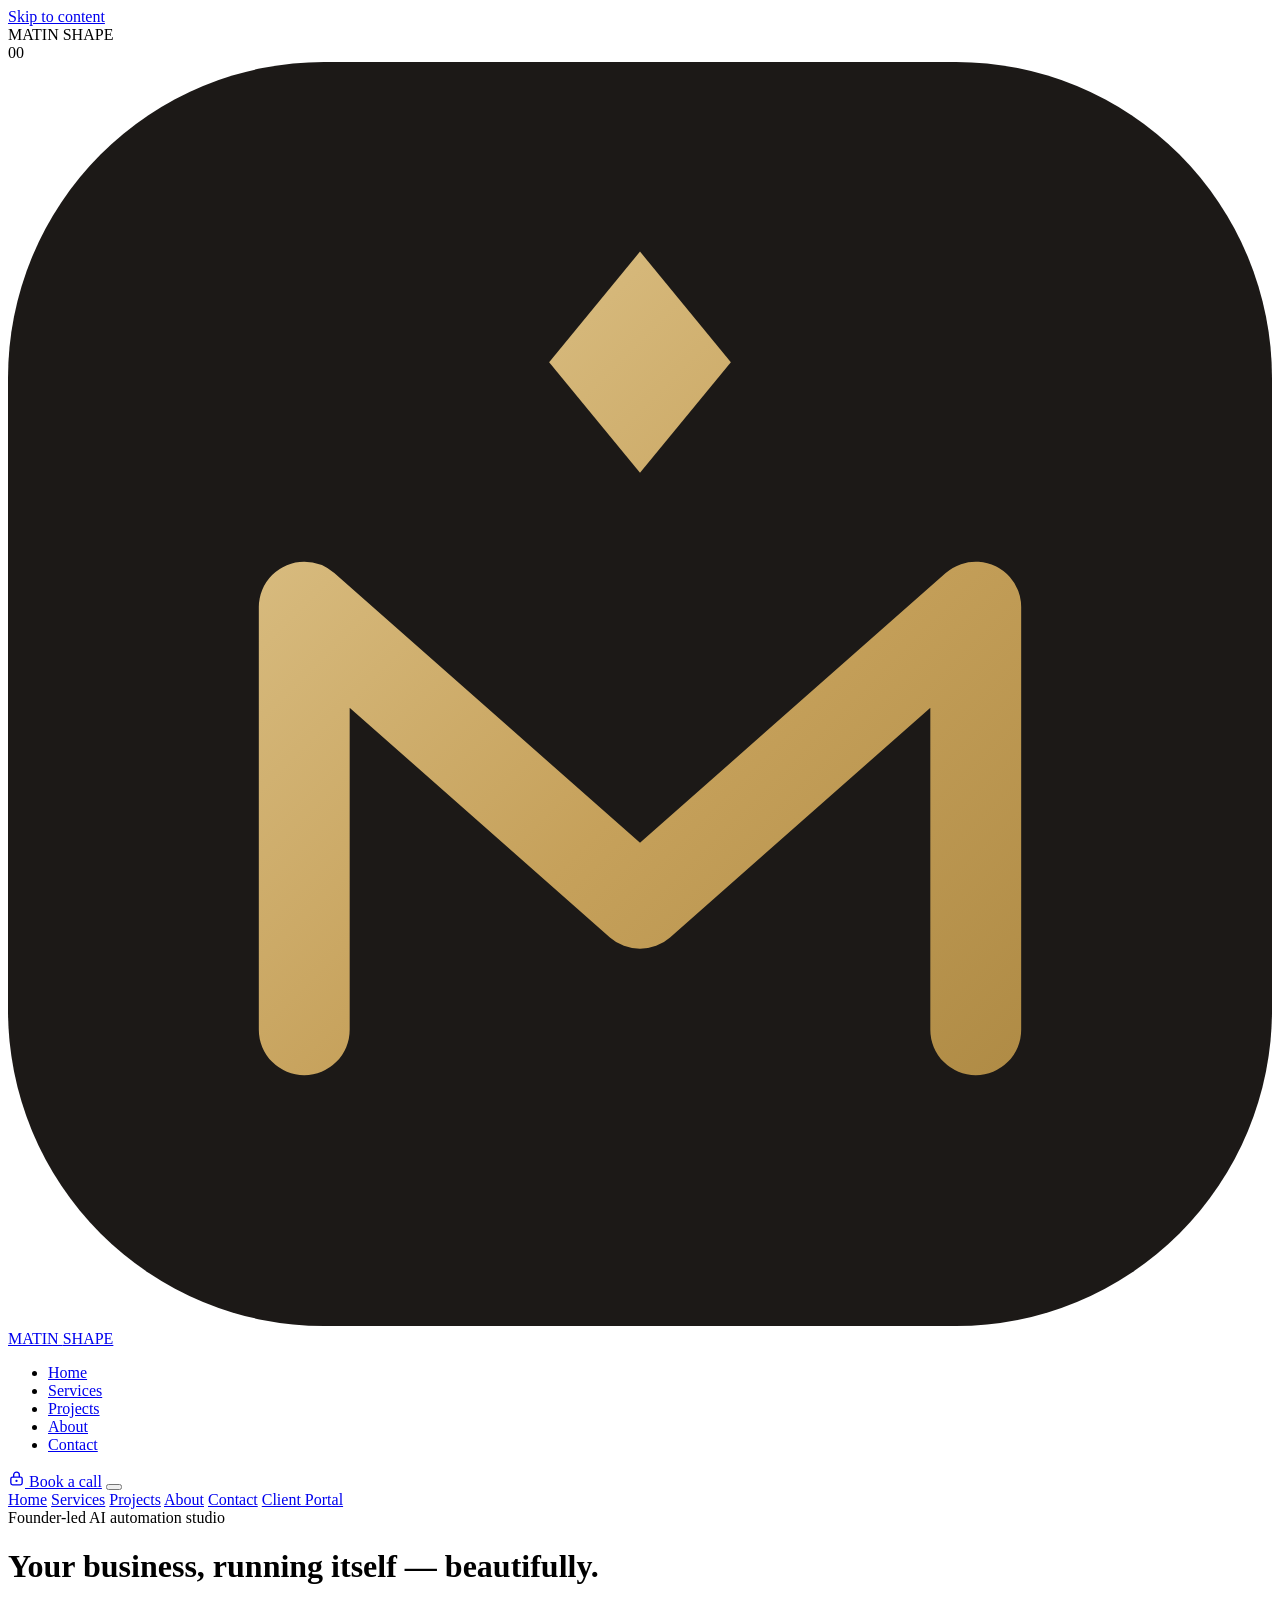
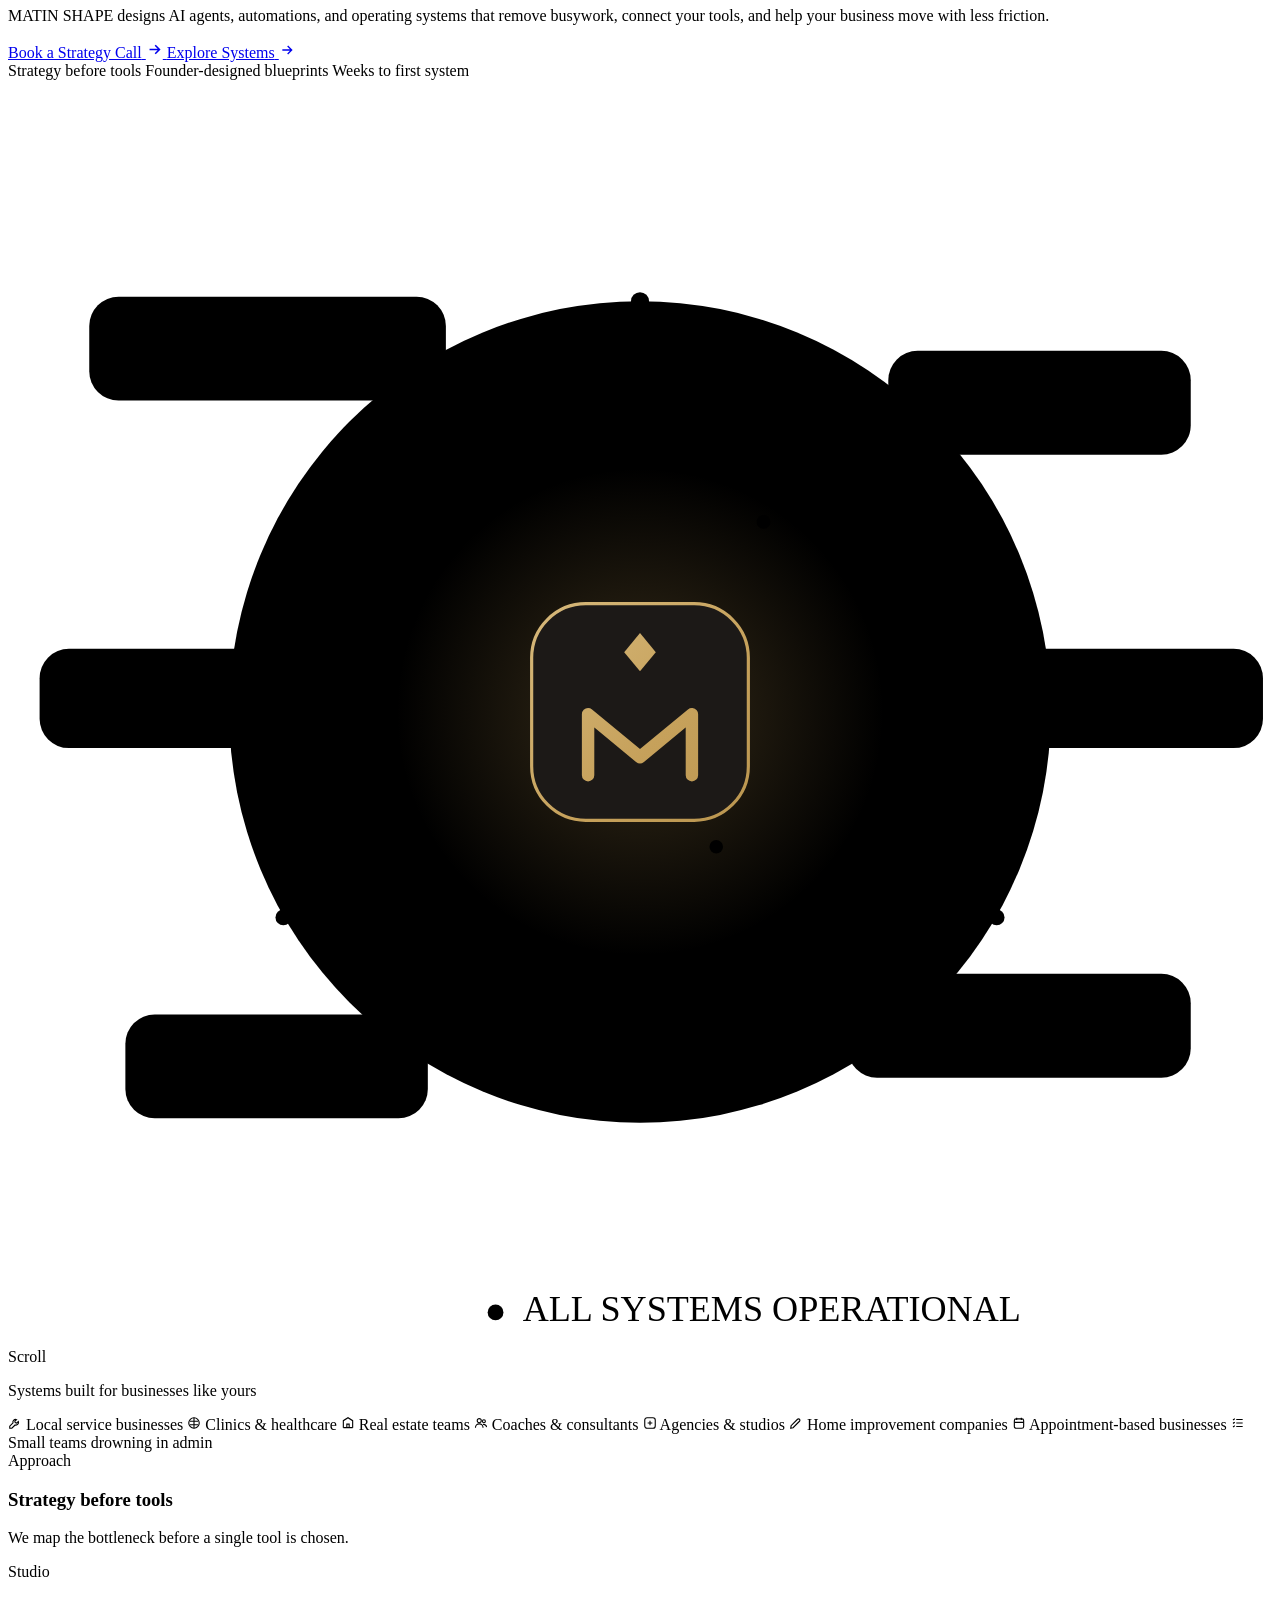
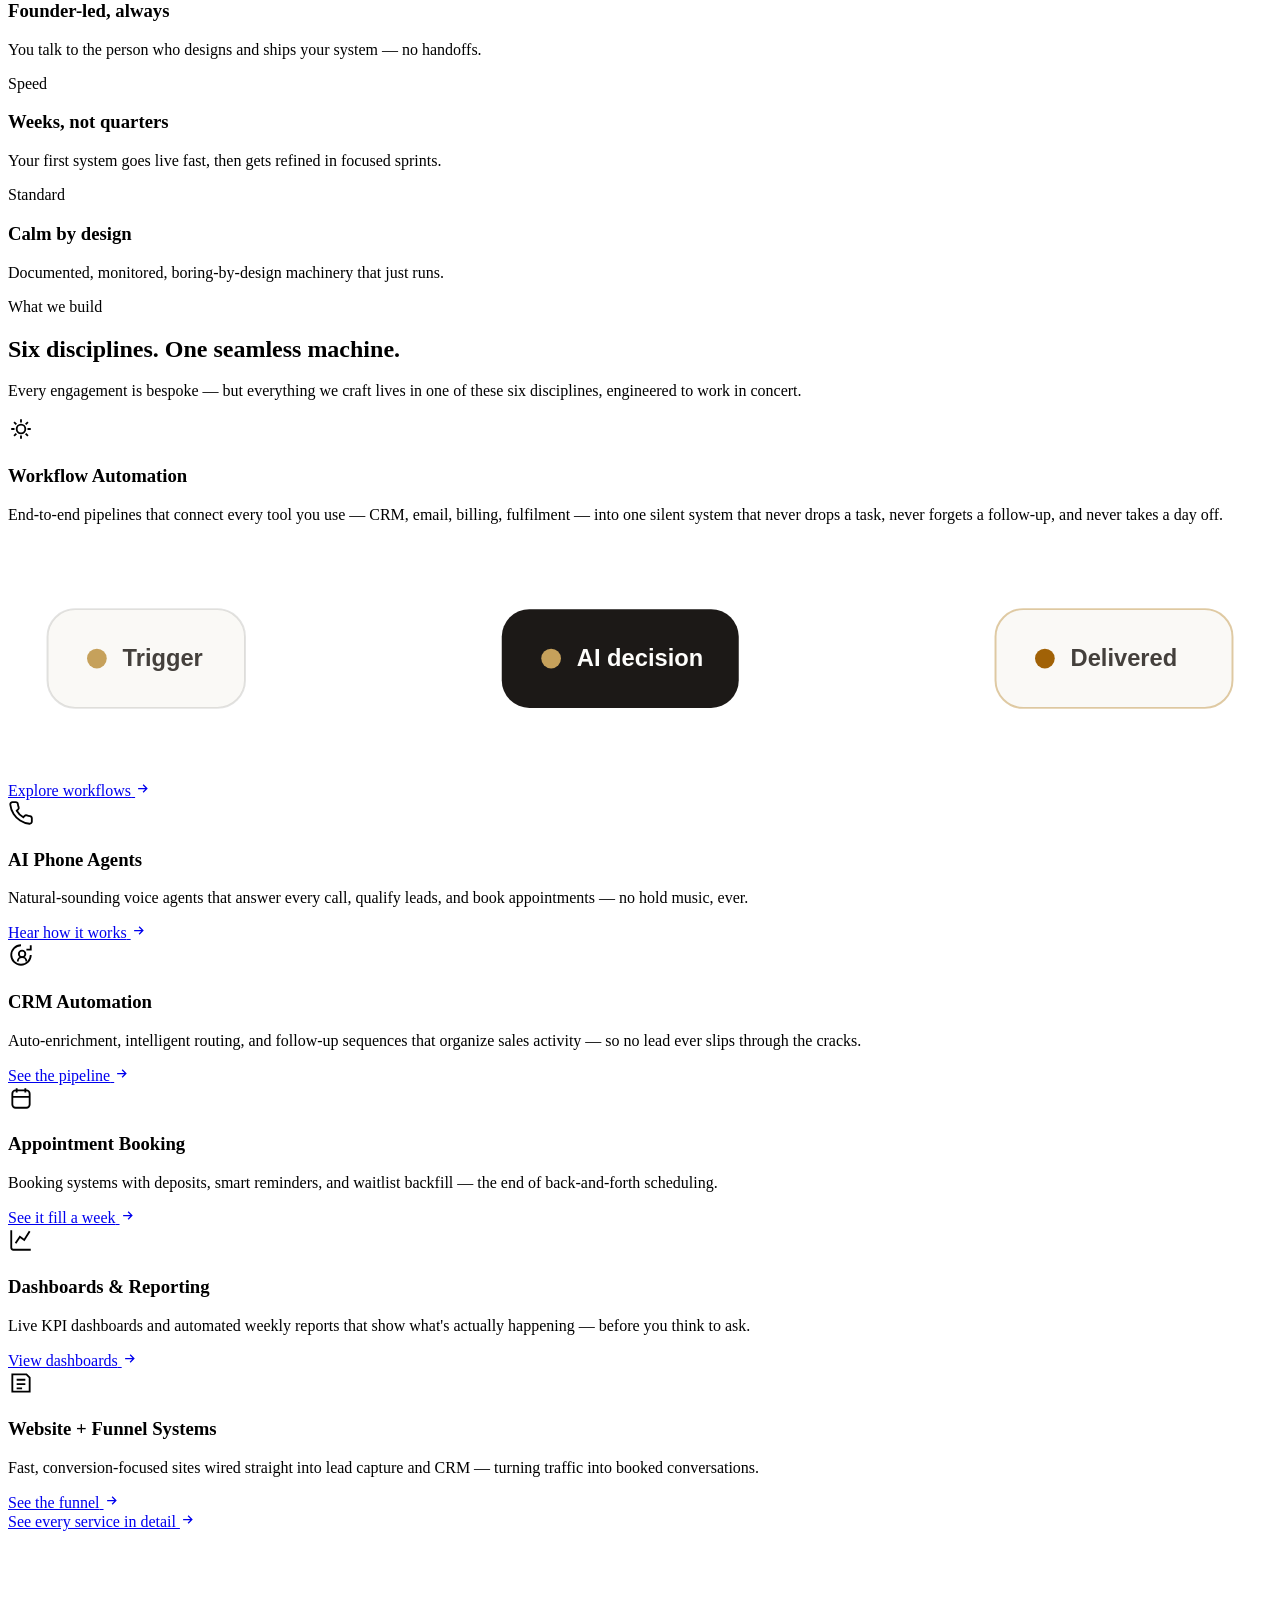
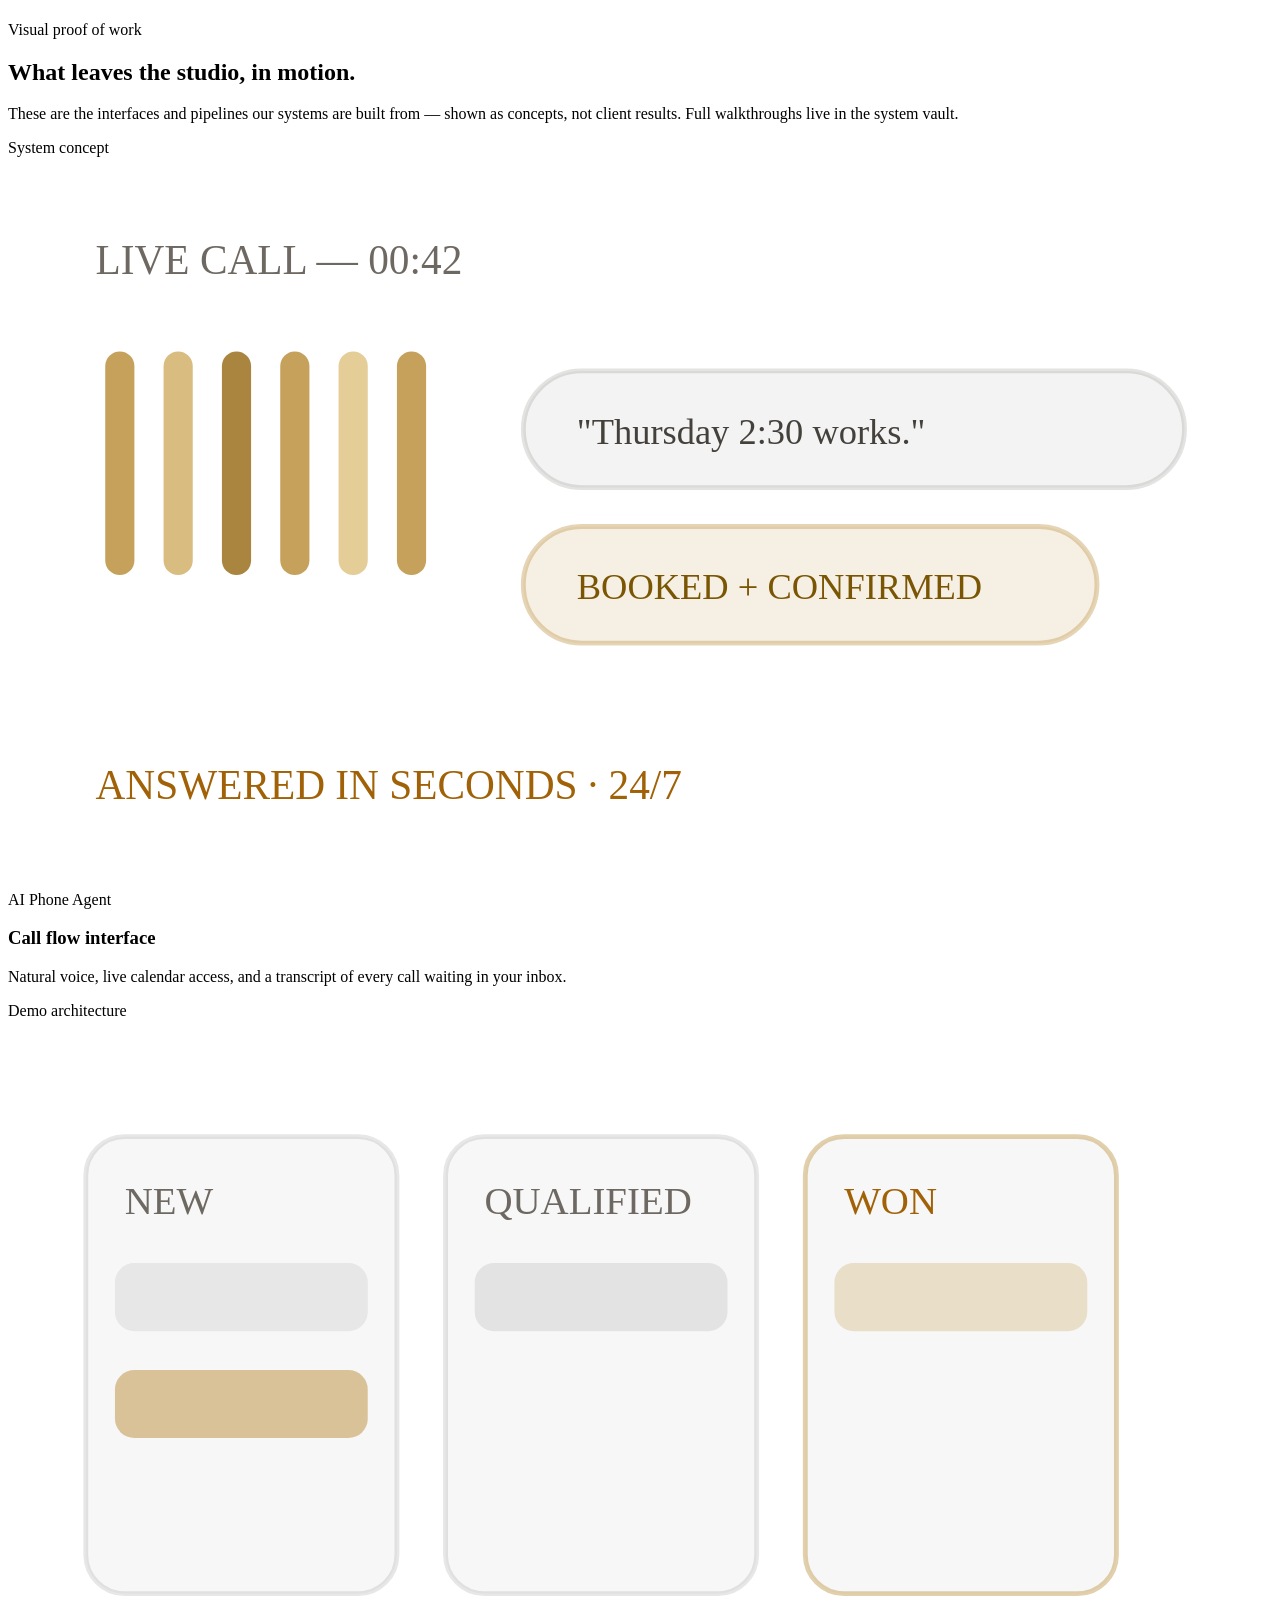
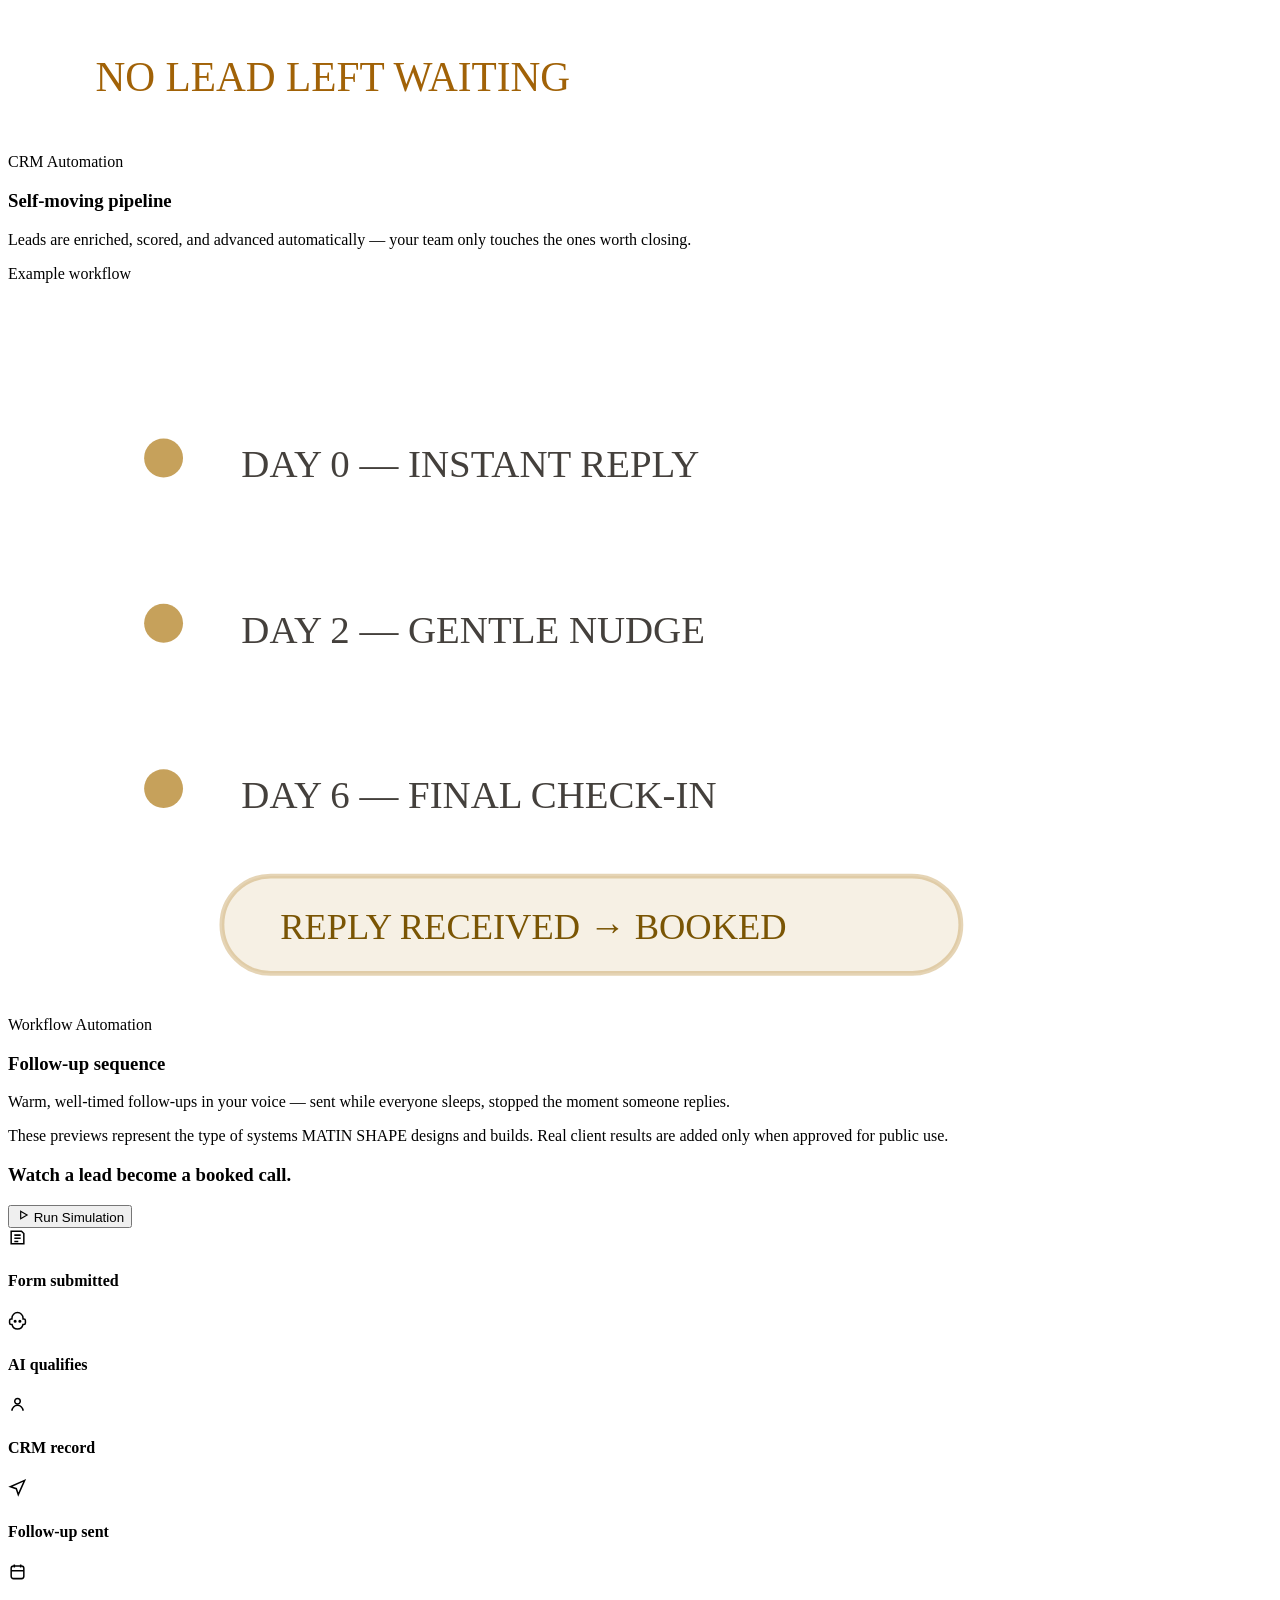
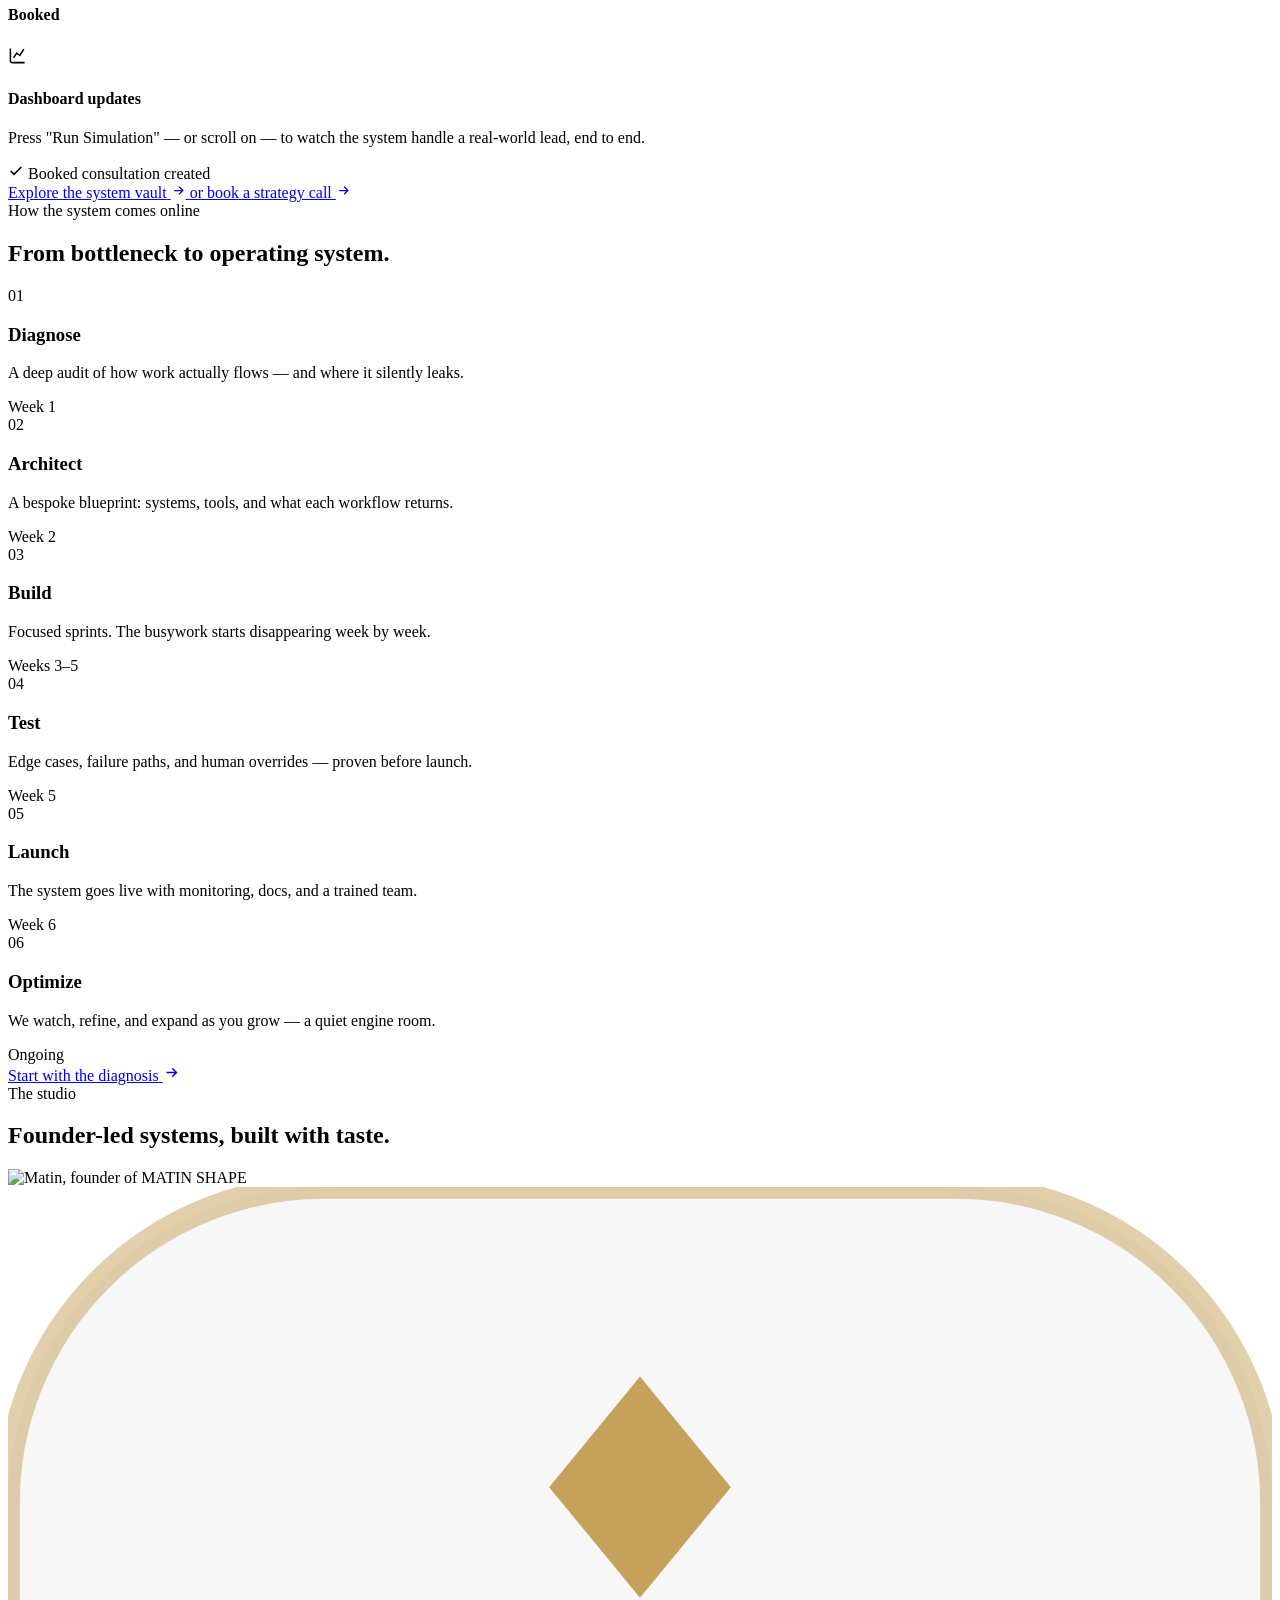
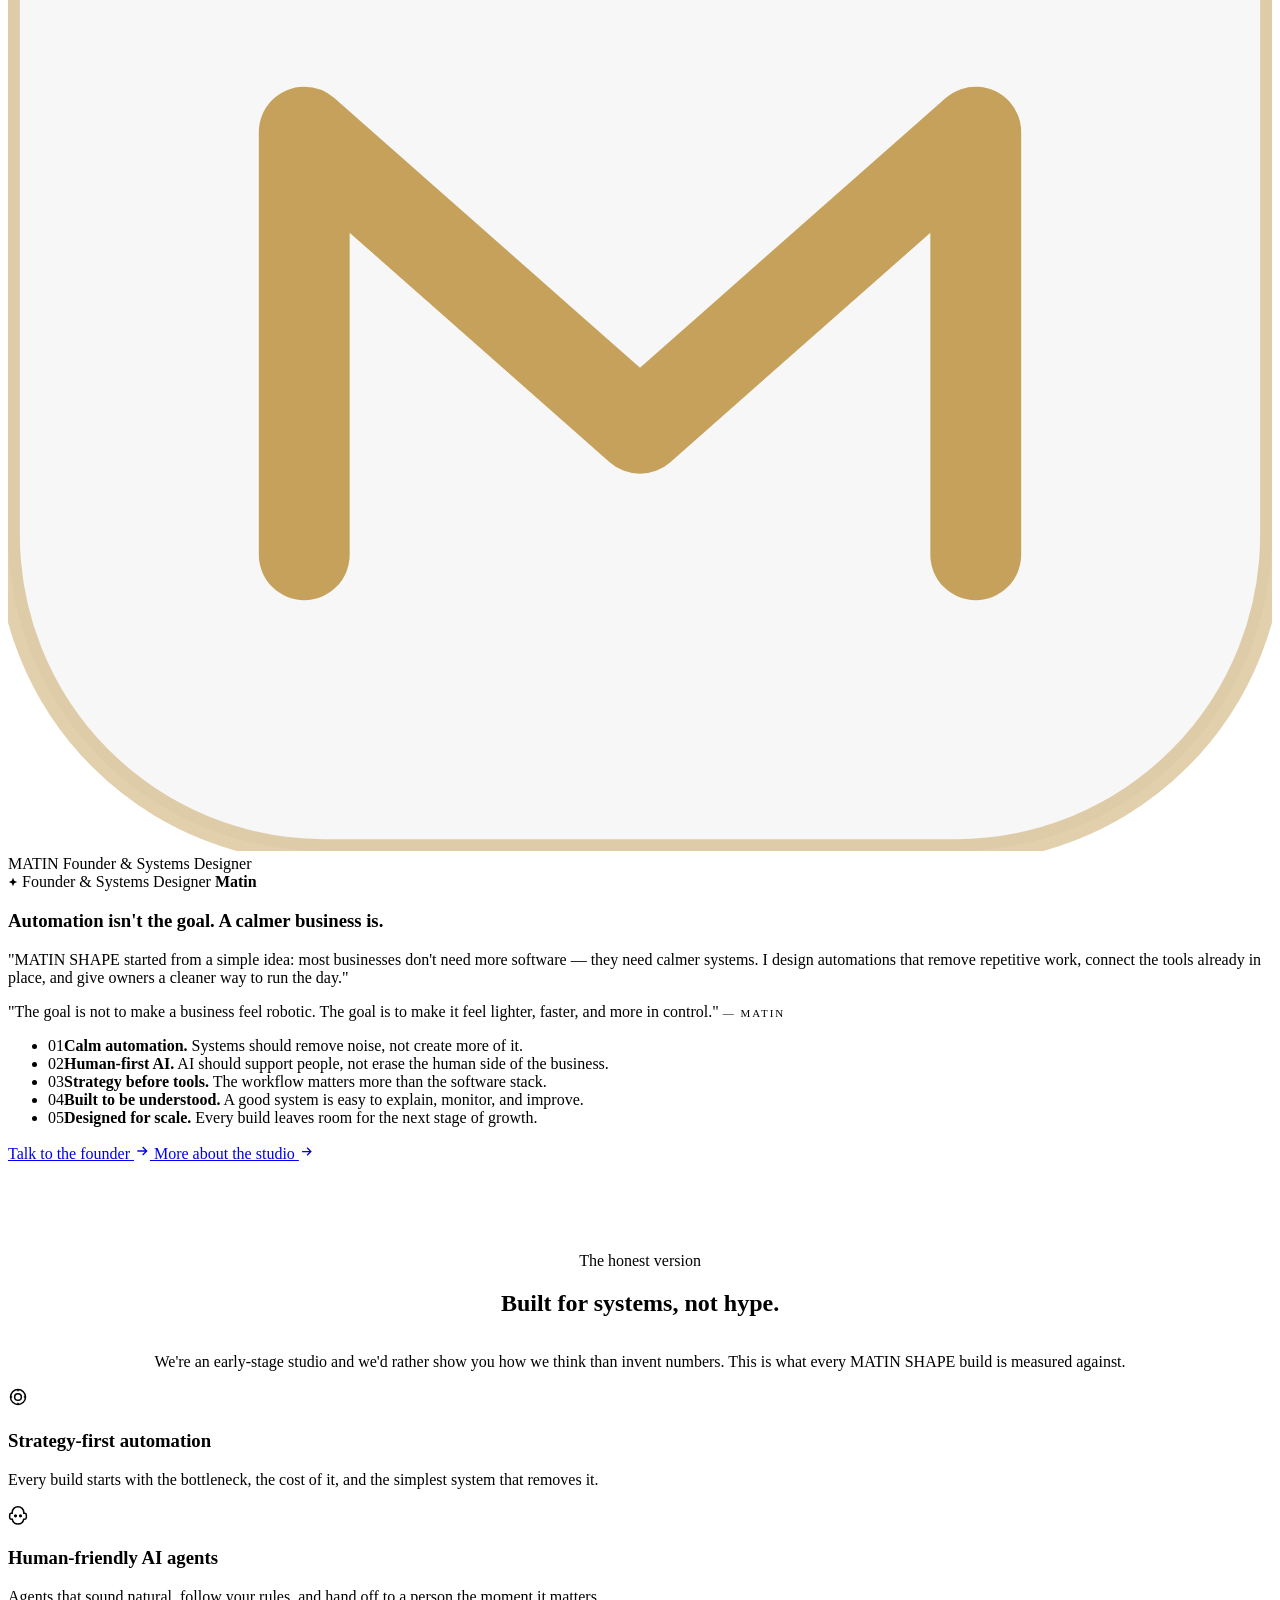
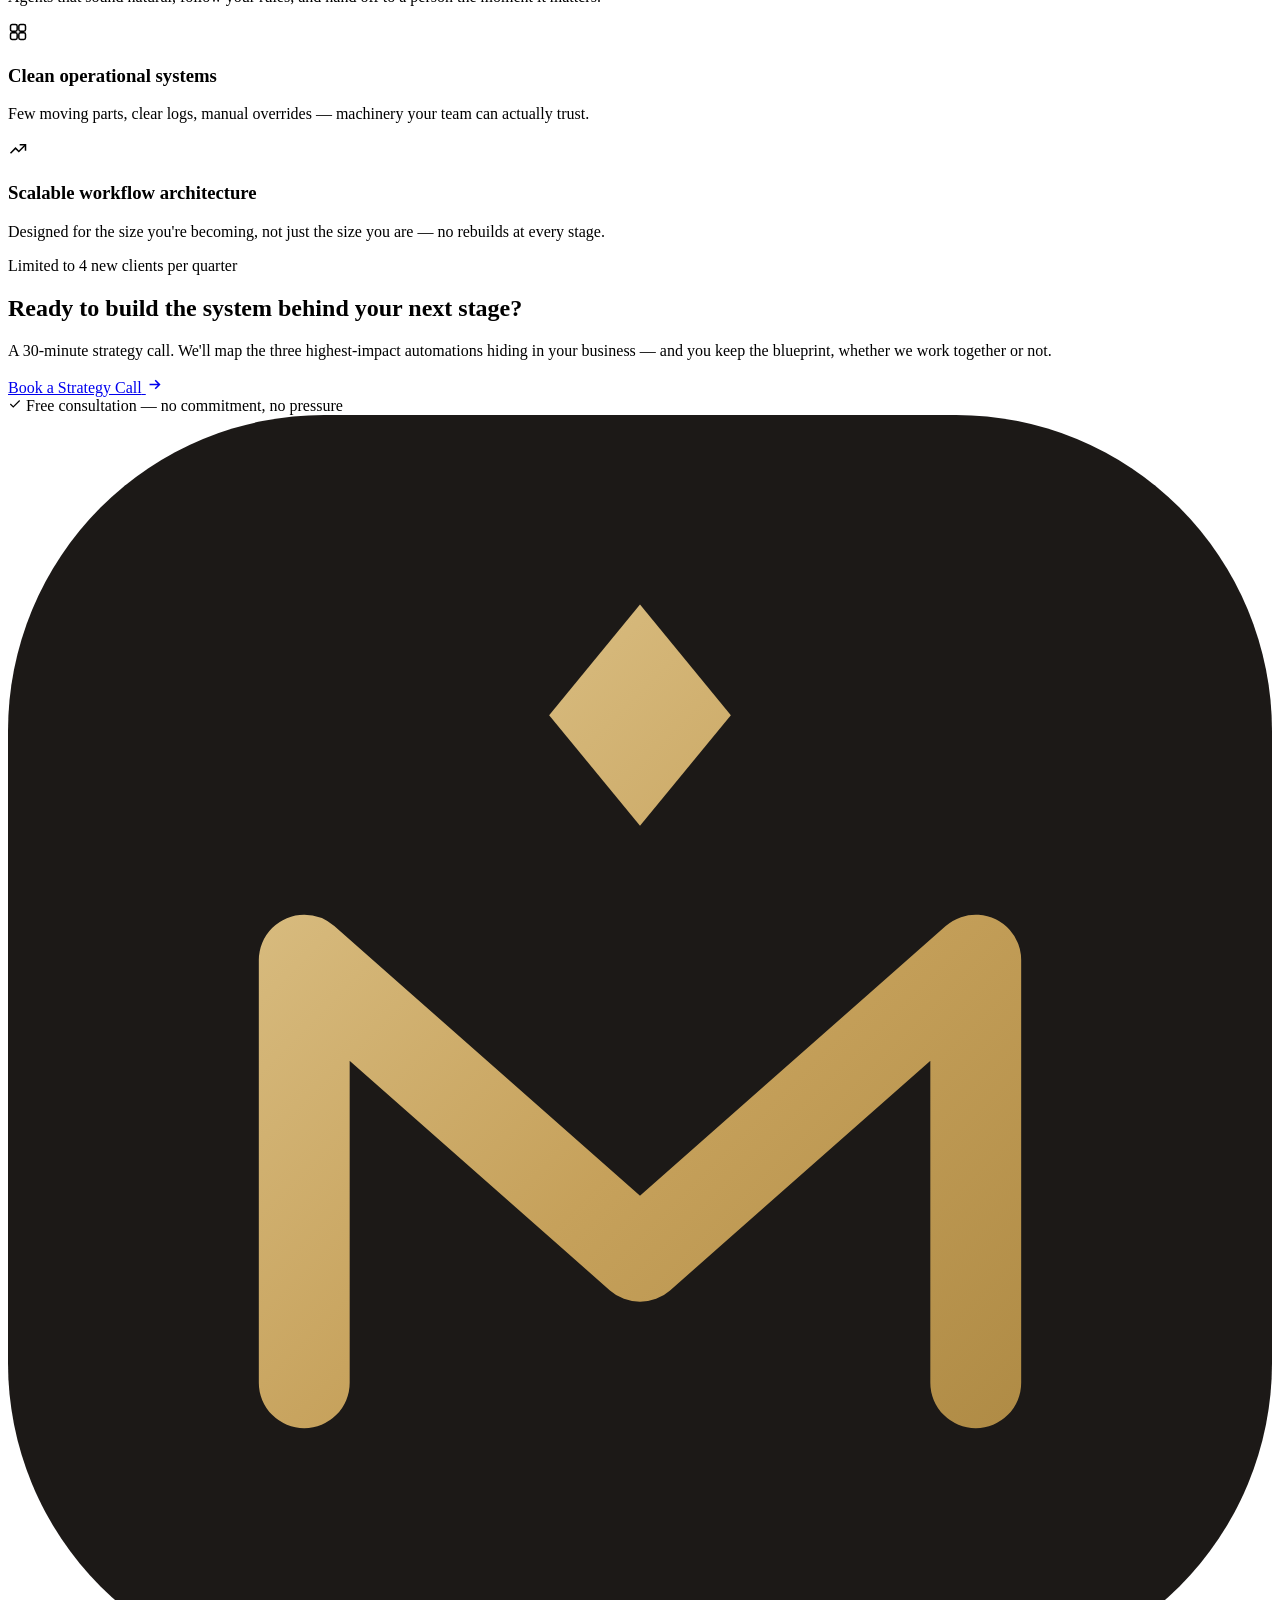
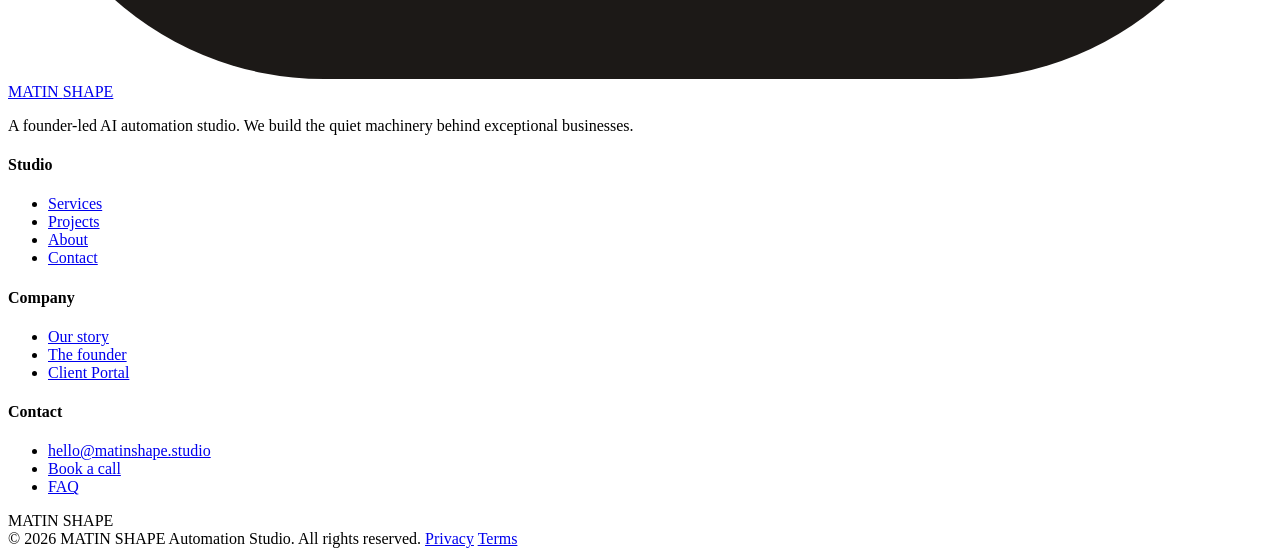
==== index.html @ fb49c25b "Add files via upload" ====
<!DOCTYPE html>
<html lang="en">
<head>
<meta charset="UTF-8" />
<meta name="viewport" content="width=device-width, initial-scale=1.0" />
<meta http-equiv="Content-Security-Policy" content="default-src 'self'; script-src 'self'; style-src 'self' 'unsafe-inline' https://fonts.googleapis.com; font-src https://fonts.gstatic.com; img-src 'self' data:; connect-src 'self'; base-uri 'self'; form-action 'self'; object-src 'none'; frame-src 'none'" />
<meta name="referrer" content="strict-origin-when-cross-origin" />
<title>MATIN SHAPE — AI Automation Systems for Modern Businesses</title>
<meta name="description" content="MATIN SHAPE designs AI agents, workflow automations, CRM systems, dashboards, and operating systems that help businesses reduce busywork and move with less friction." />
<link rel="icon" href="data:image/svg+xml,%3Csvg xmlns='http://www.w3.org/2000/svg' viewBox='0 0 32 32'%3E%3Crect width='32' height='32' rx='8' fill='%231C1917'/%3E%3Cpath d='M16 4.8 18.3 7.6 16 10.4 13.7 7.6Z' fill='%23C6A15B'/%3E%3Cpath d='M7.5 24.5V13.8L16 21.3l8.5-7.5V24.5' fill='none' stroke='%23C6A15B' stroke-width='2.3' stroke-linecap='round' stroke-linejoin='round'/%3E%3C/svg%3E" />
<link rel="preconnect" href="https://fonts.googleapis.com" />
<link rel="preconnect" href="https://fonts.gstatic.com" crossorigin />
<link href="https://fonts.googleapis.com/css2?family=Fraunces:ital,opsz,wght@0,9..144,400;0,9..144,500;0,9..144,600;1,9..144,400;1,9..144,500;1,9..144,600&family=Italiana&family=Inter:wght@300;400;500;600;700&family=JetBrains+Mono:wght@400;500&display=swap" rel="stylesheet" />
<link rel="stylesheet" href="assets/styles.css" />
<link rel="stylesheet" href="assets/enhance.css" />
</head>
<body class="home locked">

<a class="skip-link" href="#main">Skip to content</a>


<div class="grain" aria-hidden="true"></div>

<!-- Preloader -->
<div class="preloader" id="preloader" aria-hidden="true">
  <div class="preloader-word">
    <span>M</span><span>A</span><span>T</span><span>I</span><span>N</span><span>&nbsp;</span><span class="gold">S</span><span class="gold">H</span><span class="gold">A</span><span class="gold">P</span><span class="gold">E</span>
  </div>
  <div class="preloader-bar"><i id="loadBar"></i></div>
  <div class="preloader-pct" id="loadPct">00</div>
</div>

<div class="cursor-dot" id="cursorDot" aria-hidden="true"></div>
<div class="cursor-ring" id="cursorRing" aria-hidden="true"></div>
<div class="scroll-progress" aria-hidden="true"><i id="progressBar"></i></div>

<!-- Navigation -->
<nav class="nav" id="nav" aria-label="Main navigation">
  <div class="nav-inner">
    <a href="index.html" class="nav-logo" aria-label="MATIN SHAPE home">
      <svg viewBox="0 0 32 32" fill="none" aria-hidden="true">
        <defs><linearGradient id="msGold" x1="4" y1="4" x2="28" y2="28" gradientUnits="userSpaceOnUse"><stop stop-color="#E4CD97"/><stop offset=".55" stop-color="#C6A15B"/><stop offset="1" stop-color="#A9853F"/></linearGradient></defs><rect width="32" height="32" rx="8" fill="#1C1917"/><path d="M16 4.8 18.3 7.6 16 10.4 13.7 7.6Z" fill="url(#msGold)"/><path d="M7.5 24.5V13.8L16 21.3l8.5-7.5V24.5" fill="none" stroke="url(#msGold)" stroke-width="2.3" stroke-linecap="round" stroke-linejoin="round"/>
      </svg>
      MATIN <span class="wm-gold">SHAPE</span>
    </a>
    <ul class="nav-links">
      <li><a href="index.html" class="active">Home</a></li>
      <li><a href="services.html">Services</a></li>
      <li><a href="projects.html">Projects</a></li>
      <li><a href="about.html">About</a></li>
      <li><a href="contact.html">Contact</a></li>
    </ul>
    <div class="nav-right">
      <a href="login.html" class="nav-portal" aria-label="Client Portal — private access" title="Client Portal — for existing clients">
        <svg width="17" height="17" viewBox="0 0 24 24" fill="none" stroke="currentColor" stroke-width="1.9" aria-hidden="true"><rect x="4" y="10" width="16" height="11" rx="2.5"/><path d="M8 10V7a4 4 0 0 1 8 0v3"/><circle cx="12" cy="15.5" r="1.6" fill="currentColor" stroke="none"/></svg>
      </a>
      <a href="contact.html" class="nav-cta magnetic">Book a call</a>
      <button class="nav-burger" id="burger" aria-label="Open menu" aria-expanded="false">
        <span></span><span></span><span></span>
      </button>
    </div>
  </div>
</nav>

<div class="mobile-menu" id="mobileMenu">
  <a href="index.html">Home</a>
  <a href="services.html">Services</a>
  <a href="projects.html">Projects</a>
  <a href="about.html">About</a>
  <a href="contact.html">Contact</a>
  <a href="login.html" class="portal-link">Client Portal</a>
</div>

<!-- ============ SIGNATURE HERO ============ -->
<header class="hero home-hero">
  <div class="hh-beam" aria-hidden="true"></div>
  <div class="hero-bg" aria-hidden="true">
    <div class="hero-grid"></div>
    <div class="orb orb-1"></div>
    <div class="orb orb-2"></div>
    <div class="orb orb-3"></div>
  </div>

  <div class="hero-inner">
    <div class="hh-copy">
      <span class="hero-eyebrow">Founder-led AI automation studio</span>
      <h1>
        <span class="line"><span>Your business,</span></span>
        <span class="line"><span>running itself —</span></span>
        <span class="line"><span><span class="gold-word">beautifully.</span></span></span>
      </h1>
      <p class="hero-sub">
        MATIN SHAPE designs AI agents, automations, and operating systems that
        remove busywork, connect your tools, and help your business move with
        less friction.
      </p>
      <div class="hero-ctas">
        <a href="contact.html" class="btn-gold magnetic">
          <span>Book a Strategy Call</span>
          <svg width="17" height="17" viewBox="0 0 24 24" fill="none" stroke="currentColor" stroke-width="2.2" aria-hidden="true"><path d="M5 12h14M13 6l6 6-6 6"/></svg>
        </a>
        <a href="projects.html" class="btn-ghost arrow-right magnetic">
          <span>Explore Systems</span>
          <svg width="16" height="16" viewBox="0 0 24 24" fill="none" stroke="currentColor" stroke-width="2" aria-hidden="true"><path d="M5 12h14M13 6l6 6-6 6"/></svg>
        </a>
      </div>
      <div class="hh-trustline" aria-label="Studio principles">
        <span><i aria-hidden="true"></i>Strategy before tools</span>
        <span><i aria-hidden="true"></i>Founder-designed blueprints</span>
        <span><i aria-hidden="true"></i>Weeks to first system</span>
      </div>
    </div>

    <div class="hh-visual" aria-hidden="true">
      <div class="hh-visual-inner">
        <svg id="heroSystem" viewBox="0 0 560 560" role="img"
             aria-label="An automation core assembling itself: phone agent, CRM sync, booking, and follow-up modules connect to a glowing central system.">
          <defs>
            <linearGradient id="hhg" x1="180" y1="180" x2="380" y2="380" gradientUnits="userSpaceOnUse">
              <stop stop-color="#E4CD97"/><stop offset=".55" stop-color="#C6A15B"/><stop offset="1" stop-color="#A9853F"/>
            </linearGradient>
            <radialGradient id="hhGlow" cx="50%" cy="50%" r="50%">
              <stop stop-color="rgba(198,161,91,.28)"/><stop offset="1" stop-color="rgba(198,161,91,0)"/>
            </radialGradient>
          </defs>

          <!-- orbital rings -->
          <g class="hh-ring hh-ring-a">
            <g class="hh-spin-a">
              <circle class="ring-line" cx="280" cy="280" r="118" stroke-dasharray="3 10"/>
            </g>
          </g>
          <g class="hh-ring hh-ring-b">
            <g class="hh-spin-b">
              <circle class="ring-line" cx="280" cy="280" r="182" stroke-dasharray="2 14"/>
              <circle class="hh-sat" cx="280" cy="98" r="4"/>
              <circle class="hh-sat-2" cx="438" cy="371" r="3.5"/>
              <circle class="hh-sat-2" cx="122" cy="371" r="3.5"/>
            </g>
          </g>

          <!-- wires -->
          <path class="hh-wire hh-wire-1" d="M194 130 C 240 152 242 198 258 234"/>
          <path class="hh-wire hh-wire-2" d="M390 152 C 342 172 330 202 314 234"/>
          <path class="hh-wire hh-wire-3" d="M186 428 C 232 410 242 362 258 326"/>
          <path class="hh-wire hh-wire-4" d="M372 410 C 332 394 322 358 308 326"/>
          <path class="hh-wire hh-wire-5" d="M144 274 C 190 274 206 278 232 280"/>
          <path class="hh-wire hh-wire-6" d="M416 274 C 370 274 354 278 328 280"/>

          <!-- core -->
          <g class="hh-core">
            <circle class="hh-core-glow" cx="280" cy="280" r="108" fill="url(#hhGlow)"/>
            <rect x="232" y="232" width="96" height="96" rx="24" fill="#1C1917" stroke="url(#hhg)" stroke-width="1.4"/>
            <path d="M280 245 287 253.5 280 262 273 253.5Z" fill="url(#hhg)"/>
            <path d="M257 308 V281 L280 300 303 281 V308" fill="none" stroke="url(#hhg)" stroke-width="5.5" stroke-linecap="round" stroke-linejoin="round"/>
          </g>

          <!-- modules -->
          <g class="hh-mod hh-mod-1">
            <rect x="36" y="96" width="158" height="46" rx="13"/>
            <circle class="led" cx="58" cy="119" r="3.5"/>
            <text x="72" y="123">PHONE AGENT</text>
          </g>
          <g class="hh-mod hh-mod-2">
            <rect x="390" y="120" width="134" height="46" rx="13"/>
            <circle class="led" cx="412" cy="143" r="3.5"/>
            <text x="426" y="147">CRM SYNC</text>
          </g>
          <g class="hh-mod hh-mod-3">
            <rect x="52" y="414" width="134" height="46" rx="13"/>
            <circle class="led" cx="74" cy="437" r="3.5"/>
            <text x="88" y="441">BOOKING</text>
          </g>
          <g class="hh-mod hh-mod-4">
            <rect x="372" y="396" width="152" height="46" rx="13"/>
            <circle class="led" cx="394" cy="419" r="3.5"/>
            <text x="408" y="423">FOLLOW-UPS</text>
          </g>
          <g class="hh-mod hh-mod-5">
            <rect x="14" y="252" width="130" height="44" rx="13"/>
            <circle class="led" cx="36" cy="274" r="3.5"/>
            <text x="50" y="278">HANDOFF</text>
          </g>
          <g class="hh-mod hh-mod-6">
            <rect x="416" y="252" width="140" height="44" rx="13"/>
            <circle class="led" cx="438" cy="274" r="3.5"/>
            <text x="452" y="278">DASHBOARD</text>
          </g>

          <!-- data particles -->
          <circle class="hh-pulse" r="3">
            <animateMotion dur="2.4s" repeatCount="indefinite" path="M194 130 C 240 152 242 198 258 234"/>
          </circle>
          <circle class="hh-pulse" r="3">
            <animateMotion dur="2.8s" begin="0.9s" repeatCount="indefinite" path="M372 410 C 332 394 322 358 308 326"/>
          </circle>
          <circle class="hh-pulse" r="3">
            <animateMotion dur="2.6s" begin="1.7s" repeatCount="indefinite" path="M390 152 C 342 172 330 202 314 234"/>
          </circle>

          <g class="hh-status">
            <circle cx="216" cy="546" r="3.5"/>
            <text x="228" y="550">ALL SYSTEMS OPERATIONAL</text>
          </g>
        </svg>
      </div>
    </div>
  </div>

  <div class="hero-scroll" aria-hidden="true">
    <div class="wheel"></div>
    Scroll
  </div>
</header>

<main id="main">

<!-- ============ INDUSTRIES WE DESIGN SYSTEMS FOR ============ -->
<section class="industries" aria-label="Industries we design systems for">
  <p class="industries-label">Systems built for businesses like yours</p>
  <div class="industry-chips reveal">
    <span class="industry-chip">
      <svg width="14" height="14" viewBox="0 0 24 24" fill="none" stroke="currentColor" stroke-width="1.9" aria-hidden="true"><path d="M14.7 6.3a4.5 4.5 0 0 0-6.1 5.5L3 17.4V21h3.6l5.6-5.6a4.5 4.5 0 0 0 5.5-6.1l-2.8 2.8-2.5-.7-.7-2.5 3-2.6Z"/></svg>
      Local service businesses
    </span>
    <span class="industry-chip">
      <svg width="14" height="14" viewBox="0 0 24 24" fill="none" stroke="currentColor" stroke-width="1.9" aria-hidden="true"><path d="M12 3v18M5 9h14M5 15h14"/><circle cx="12" cy="12" r="9"/></svg>
      Clinics &amp; healthcare
    </span>
    <span class="industry-chip">
      <svg width="14" height="14" viewBox="0 0 24 24" fill="none" stroke="currentColor" stroke-width="1.9" aria-hidden="true"><path d="M4 20V8l8-5 8 5v12"/><path d="M4 20h16M10 20v-6h4v6"/></svg>
      Real estate teams
    </span>
    <span class="industry-chip">
      <svg width="14" height="14" viewBox="0 0 24 24" fill="none" stroke="currentColor" stroke-width="1.9" aria-hidden="true"><circle cx="9" cy="8" r="3.5"/><path d="M2.5 20a6.5 6.5 0 0 1 13 0"/><circle cx="17" cy="9" r="2.5"/><path d="M15.5 14.5a5 5 0 0 1 6 4.5"/></svg>
      Coaches &amp; consultants
    </span>
    <span class="industry-chip">
      <svg width="14" height="14" viewBox="0 0 24 24" fill="none" stroke="currentColor" stroke-width="1.9" aria-hidden="true"><rect x="3" y="3" width="18" height="18" rx="4"/><path d="M8 12h8M12 8v8"/></svg>
      Agencies &amp; studios
    </span>
    <span class="industry-chip">
      <svg width="14" height="14" viewBox="0 0 24 24" fill="none" stroke="currentColor" stroke-width="1.9" aria-hidden="true"><path d="m3 21 4-1 11-11a2.4 2.4 0 0 0-3.4-3.4L3.6 16.6 3 21Z"/></svg>
      Home improvement companies
    </span>
    <span class="industry-chip">
      <svg width="14" height="14" viewBox="0 0 24 24" fill="none" stroke="currentColor" stroke-width="1.9" aria-hidden="true"><rect x="4" y="5" width="16" height="16" rx="3"/><path d="M8 3v4M16 3v4M4 11h16"/></svg>
      Appointment-based businesses
    </span>
    <span class="industry-chip">
      <svg width="14" height="14" viewBox="0 0 24 24" fill="none" stroke="currentColor" stroke-width="1.9" aria-hidden="true"><path d="M9 6h11M9 12h11M9 18h11"/><path d="m3.5 5.5 1 1 2-2M3.5 11.5l1 1 2-2M3.5 17.5l1 1 2-2"/></svg>
      Small teams drowning in admin
    </span>
  </div>
</section>

<!-- ============ PRINCIPLES ============ -->
<section class="principles" aria-label="How the studio works">
  <div class="container">
    <div class="principles-grid">
      <div class="principle reveal">
        <div class="principle-kicker">Approach</div>
        <h3>Strategy before tools</h3>
        <p>We map the bottleneck before a single tool is chosen.</p>
      </div>
      <div class="principle reveal" style="--d:.1s">
        <div class="principle-kicker">Studio</div>
        <h3>Founder-led, always</h3>
        <p>You talk to the person who designs and ships your system — no handoffs.</p>
      </div>
      <div class="principle reveal" style="--d:.2s">
        <div class="principle-kicker">Speed</div>
        <h3>Weeks, not quarters</h3>
        <p>Your first system goes live fast, then gets refined in focused sprints.</p>
      </div>
      <div class="principle reveal" style="--d:.3s">
        <div class="principle-kicker">Standard</div>
        <h3>Calm by design</h3>
        <p>Documented, monitored, boring-by-design machinery that just runs.</p>
      </div>
    </div>
  </div>
</section>

<!-- ============ WHAT WE BUILD ============ -->
<section class="section" id="services">
  <div class="container">
    <div class="reveal">
      <span class="eyebrow">What we build</span>
      <h2 class="section-title">Six disciplines. One <span class="gold-word">seamless</span> machine.</h2>
      <p class="section-sub">
        Every engagement is bespoke — but everything we craft lives in one of
        these six disciplines, engineered to work in concert.
      </p>
    </div>

    <div class="bento">
      <div class="bento-card wide reveal">
        <div class="bento-glare" aria-hidden="true"></div>
        <div class="bento-icon">
          <svg width="26" height="26" viewBox="0 0 24 24" fill="none" stroke="currentColor" stroke-width="1.7" aria-hidden="true"><path d="M12 3v3M5.6 5.6l2.1 2.1M3 12h3M5.6 18.4l2.1-2.1M12 18v3M16.3 16.3l2.1 2.1M18 12h3M16.3 7.7l2.1-2.1"/><circle cx="12" cy="12" r="4"/></svg>
        </div>
        <h3>Workflow Automation</h3>
        <p>
          End-to-end pipelines that connect every tool you use — CRM, email,
          billing, fulfilment — into one silent system that never drops a task,
          never forgets a follow-up, and never takes a day off.
        </p>
        <div class="workflow-visual" aria-hidden="true">
          <svg viewBox="0 0 640 120" fill="none">
            <line class="wf-line" x1="120" y1="60" x2="250" y2="60"/>
            <line class="wf-line" x1="370" y1="60" x2="500" y2="60"/>
            <g class="wf-node-box">
              <rect x="20" y="35" width="100" height="50" rx="14" fill="#FAF9F6" stroke="rgba(28,25,23,.12)"/>
              <circle cx="45" cy="60" r="5" fill="#C6A15B"/>
              <text x="58" y="64" font-family="Inter, sans-serif" font-size="12" font-weight="600" fill="#44403C">Trigger</text>
            </g>
            <g class="wf-node-box">
              <rect x="250" y="35" width="120" height="50" rx="14" fill="#1C1917"/>
              <circle cx="275" cy="60" r="5" fill="#C6A15B"/>
              <text x="288" y="64" font-family="Inter, sans-serif" font-size="12" font-weight="600" fill="#FDFDFB">AI decision</text>
            </g>
            <g class="wf-node-box">
              <rect x="500" y="35" width="120" height="50" rx="14" fill="#FAF9F6" stroke="rgba(198,161,91,.55)"/>
              <circle cx="525" cy="60" r="5" fill="#A16207"/>
              <text x="538" y="64" font-family="Inter, sans-serif" font-size="12" font-weight="600" fill="#44403C">Delivered</text>
            </g>
          </svg>
        </div>
        <a class="bento-link" href="services.html"><span class="lnk">Explore workflows</span>
          <svg width="15" height="15" viewBox="0 0 24 24" fill="none" stroke="currentColor" stroke-width="2" aria-hidden="true"><path d="M5 12h14M13 6l6 6-6 6"/></svg>
        </a>
      </div>

      <div class="bento-card reveal" style="--d:.1s">
        <div class="bento-glare" aria-hidden="true"></div>
        <div class="bento-icon">
          <svg width="26" height="26" viewBox="0 0 24 24" fill="none" stroke="currentColor" stroke-width="1.7" aria-hidden="true"><path d="M22 16.92v3a2 2 0 0 1-2.18 2 19.8 19.8 0 0 1-8.63-3.07 19.5 19.5 0 0 1-6-6A19.8 19.8 0 0 1 2.12 4.18 2 2 0 0 1 4.11 2h3a2 2 0 0 1 2 1.72c.13.96.36 1.9.7 2.81a2 2 0 0 1-.45 2.11L8.09 9.91a16 16 0 0 0 6 6l1.27-1.27a2 2 0 0 1 2.11-.45c.91.34 1.85.57 2.81.7A2 2 0 0 1 22 16.92Z"/></svg>
        </div>
        <h3>AI Phone Agents</h3>
        <p>
          Natural-sounding voice agents that answer every call, qualify leads,
          and book appointments — no hold music, ever.
        </p>
        <a class="bento-link" href="services.html"><span class="lnk">Hear how it works</span>
          <svg width="15" height="15" viewBox="0 0 24 24" fill="none" stroke="currentColor" stroke-width="2" aria-hidden="true"><path d="M5 12h14M13 6l6 6-6 6"/></svg>
        </a>
      </div>

      <div class="bento-card reveal" style="--d:.05s">
        <div class="bento-glare" aria-hidden="true"></div>
        <div class="bento-icon">
          <svg width="26" height="26" viewBox="0 0 24 24" fill="none" stroke="currentColor" stroke-width="1.7" aria-hidden="true"><path d="M17 18a4 4 0 0 0-8 0"/><circle cx="13" cy="11" r="3"/><path d="M21 12a9 9 0 1 1-9-9"/><path d="M21 3v4h-4"/></svg>
        </div>
        <h3>CRM Automation</h3>
        <p>
          Auto-enrichment, intelligent routing, and follow-up sequences that
          organize sales activity — so no lead ever slips through the cracks.
        </p>
        <a class="bento-link" href="services.html"><span class="lnk">See the pipeline</span>
          <svg width="15" height="15" viewBox="0 0 24 24" fill="none" stroke="currentColor" stroke-width="2" aria-hidden="true"><path d="M5 12h14M13 6l6 6-6 6"/></svg>
        </a>
      </div>

      <div class="bento-card reveal" style="--d:.1s">
        <div class="bento-glare" aria-hidden="true"></div>
        <div class="bento-icon">
          <svg width="26" height="26" viewBox="0 0 24 24" fill="none" stroke="currentColor" stroke-width="1.7" aria-hidden="true"><rect x="4" y="5" width="16" height="16" rx="3"/><path d="M8 3v4M16 3v4M4 11h16"/></svg>
        </div>
        <h3>Appointment Booking</h3>
        <p>
          Booking systems with deposits, smart reminders, and waitlist backfill —
          the end of back-and-forth scheduling.
        </p>
        <a class="bento-link" href="services.html"><span class="lnk">See it fill a week</span>
          <svg width="15" height="15" viewBox="0 0 24 24" fill="none" stroke="currentColor" stroke-width="2" aria-hidden="true"><path d="M5 12h14M13 6l6 6-6 6"/></svg>
        </a>
      </div>

      <div class="bento-card reveal" style="--d:.15s">
        <div class="bento-glare" aria-hidden="true"></div>
        <div class="bento-icon">
          <svg width="26" height="26" viewBox="0 0 24 24" fill="none" stroke="currentColor" stroke-width="1.7" aria-hidden="true"><path d="M3 3v16a2 2 0 0 0 2 2h16"/><path d="M7 15l4-6 4 3 5-8"/></svg>
        </div>
        <h3>Dashboards &amp; Reporting</h3>
        <p>
          Live KPI dashboards and automated weekly reports that show what's
          actually happening — before you think to ask.
        </p>
        <a class="bento-link" href="services.html"><span class="lnk">View dashboards</span>
          <svg width="15" height="15" viewBox="0 0 24 24" fill="none" stroke="currentColor" stroke-width="2" aria-hidden="true"><path d="M5 12h14M13 6l6 6-6 6"/></svg>
        </a>
      </div>

      <div class="bento-card reveal" style="--d:.2s">
        <div class="bento-glare" aria-hidden="true"></div>
        <div class="bento-icon">
          <svg width="26" height="26" viewBox="0 0 24 24" fill="none" stroke="currentColor" stroke-width="1.7" aria-hidden="true"><path d="M4 4h13l3 3v13H4Z"/><path d="M8 9h8M8 13h8M8 17h5"/></svg>
        </div>
        <h3>Website + Funnel Systems</h3>
        <p>
          Fast, conversion-focused sites wired straight into lead capture and
          CRM — turning traffic into booked conversations.
        </p>
        <a class="bento-link" href="services.html"><span class="lnk">See the funnel</span>
          <svg width="15" height="15" viewBox="0 0 24 24" fill="none" stroke="currentColor" stroke-width="2" aria-hidden="true"><path d="M5 12h14M13 6l6 6-6 6"/></svg>
        </a>
      </div>
    </div>

    <div class="section-cta-row reveal">
      <a class="link-arrow" href="services.html">
        See every service in detail
        <svg width="15" height="15" viewBox="0 0 24 24" fill="none" stroke="currentColor" stroke-width="2" aria-hidden="true"><path d="M5 12h14M13 6l6 6-6 6"/></svg>
      </a>
    </div>
  </div>
</section>

<div class="data-divider" aria-hidden="true"></div>

<!-- ============ VISUAL PROOF OF WORK ============ -->
<section class="section" id="proof" style="padding-top: clamp(50px, 7vw, 90px);">
  <div class="container">
    <div class="reveal">
      <span class="eyebrow">Visual proof of work</span>
      <h2 class="section-title">What leaves the studio, <span class="gold-word">in motion</span>.</h2>
      <p class="section-sub">
        These are the interfaces and pipelines our systems are built from —
        shown as concepts, not client results. Full walkthroughs live in the
        system vault.
      </p>
    </div>

    <div class="proof-grid">
      <div class="proof-card reveal">
        <div class="proof-visual" aria-hidden="true">
          <span class="concept-chip">System concept</span>
          <svg viewBox="0 0 260 150">
            <text class="pv-mono" x="18" y="24" font-size="8.5" fill="#6E6862">LIVE CALL — 00:42</text>
            <g class="pv-eq">
              <rect x="20" y="40" width="6" height="46" rx="3" fill="#C6A15B"/>
              <rect x="32" y="40" width="6" height="46" rx="3" fill="#D9BC80"/>
              <rect x="44" y="40" width="6" height="46" rx="3" fill="#A9853F"/>
              <rect x="56" y="40" width="6" height="46" rx="3" fill="#C6A15B"/>
              <rect x="68" y="40" width="6" height="46" rx="3" fill="#E4CD97"/>
              <rect x="80" y="40" width="6" height="46" rx="3" fill="#C6A15B"/>
            </g>
            <rect class="pv-pop d1" x="106" y="44" width="136" height="24" rx="12" fill="rgba(28,25,23,.05)" stroke="rgba(28,25,23,.12)"/>
            <text class="pv-mono pv-pop d1" x="117" y="59" font-size="7.5" fill="#44403C">"Thursday 2:30 works."</text>
            <rect class="pv-pop d2" x="106" y="76" width="118" height="24" rx="12" fill="rgba(198,161,91,.16)" stroke="rgba(198,161,91,.45)"/>
            <text class="pv-mono pv-pop d2" x="117" y="91" font-size="7.5" fill="#7A5504">BOOKED + CONFIRMED</text>
            <text class="pv-mono pv-blink" x="18" y="132" font-size="8.5" fill="#A16207">ANSWERED IN SECONDS · 24/7</text>
          </svg>
        </div>
        <div class="proof-body">
          <span class="proof-kicker">AI Phone Agent</span>
          <h3>Call flow interface</h3>
          <p>Natural voice, live calendar access, and a transcript of every call waiting in your inbox.</p>
        </div>
      </div>

      <div class="proof-card reveal" style="--d:.1s">
        <div class="proof-visual" aria-hidden="true">
          <span class="concept-chip">Demo architecture</span>
          <svg viewBox="0 0 260 150">
            <rect x="16" y="24" width="64" height="94" rx="8" fill="rgba(28,25,23,.03)" stroke="rgba(28,25,23,.1)"/>
            <rect x="90" y="24" width="64" height="94" rx="8" fill="rgba(28,25,23,.03)" stroke="rgba(28,25,23,.1)"/>
            <rect x="164" y="24" width="64" height="94" rx="8" fill="rgba(28,25,23,.03)" stroke="rgba(198,161,91,.5)"/>
            <text class="pv-mono" x="24" y="40" font-size="8" fill="#6E6862">NEW</text>
            <text class="pv-mono" x="98" y="40" font-size="8" fill="#6E6862">QUALIFIED</text>
            <text class="pv-mono" x="172" y="40" font-size="8" fill="#A16207">WON</text>
            <rect x="22" y="50" width="52" height="14" rx="4" fill="rgba(28,25,23,.07)"/>
            <rect x="96" y="50" width="52" height="14" rx="4" fill="rgba(28,25,23,.09)"/>
            <rect x="170" y="50" width="52" height="14" rx="4" fill="rgba(198,161,91,.3)"/>
            <rect class="pv-slide" x="22" y="72" width="52" height="14" rx="4" fill="rgba(198,161,91,.6)"/>
            <text class="pv-mono pv-blink" x="18" y="138" font-size="8.5" fill="#A16207">NO LEAD LEFT WAITING</text>
          </svg>
        </div>
        <div class="proof-body">
          <span class="proof-kicker">CRM Automation</span>
          <h3>Self-moving pipeline</h3>
          <p>Leads are enriched, scored, and advanced automatically — your team only touches the ones worth closing.</p>
        </div>
      </div>

      <div class="proof-card reveal" style="--d:.2s">
        <div class="proof-visual" aria-hidden="true">
          <span class="concept-chip">Example workflow</span>
          <svg viewBox="0 0 260 150">
            <line class="pv-dash" x1="32" y1="30" x2="32" y2="118" />
            <circle class="pv-pop d1" cx="32" cy="36" r="4" fill="#C6A15B"/>
            <text class="pv-mono pv-pop d1" x="48" y="40" font-size="8" fill="#44403C">DAY 0 — INSTANT REPLY</text>
            <circle class="pv-pop d2" cx="32" cy="70" r="4" fill="#C6A15B"/>
            <text class="pv-mono pv-pop d2" x="48" y="74" font-size="8" fill="#44403C">DAY 2 — GENTLE NUDGE</text>
            <circle class="pv-pop d3" cx="32" cy="104" r="4" fill="#C6A15B"/>
            <text class="pv-mono pv-pop d3" x="48" y="108" font-size="8" fill="#44403C">DAY 6 — FINAL CHECK-IN</text>
            <rect class="pv-pop d4" x="44" y="122" width="152" height="20" rx="10" fill="rgba(198,161,91,.16)" stroke="rgba(198,161,91,.45)"/>
            <text class="pv-mono pv-pop d4" x="56" y="135" font-size="7.5" fill="#7A5504">REPLY RECEIVED → BOOKED</text>
          </svg>
        </div>
        <div class="proof-body">
          <span class="proof-kicker">Workflow Automation</span>
          <h3>Follow-up sequence</h3>
          <p>Warm, well-timed follow-ups in your voice — sent while everyone sleeps, stopped the moment someone replies.</p>
        </div>
      </div>
    </div>

    <p class="proof-note reveal">
      These previews represent the type of systems MATIN SHAPE designs and
      builds. Real client results are added only when approved for public use.
    </p>

    <!-- ============ WORKFLOW SIMULATOR ============ -->
    <div class="simulator reveal" id="simulator">
      <div class="sim-head">
        <h3 class="sim-title">Watch a lead become a booked call.</h3>
        <button class="sim-replay" id="simReplay">
          <svg width="14" height="14" viewBox="0 0 24 24" fill="none" stroke="currentColor" stroke-width="2" aria-hidden="true"><path d="M8 5.5v13l11-6.5Z"/></svg>
          <span>Run Simulation</span>
        </button>
      </div>
      <div class="sim-track" id="simTrack">
        <div class="sim-line" aria-hidden="true"><i id="simLine"></i></div>
        <div class="sim-step" data-caption="A visitor submits your form at <strong>11:48 PM</strong>. No human is awake — the system is.">
          <div class="sim-dot">
            <svg width="19" height="19" viewBox="0 0 24 24" fill="none" stroke="currentColor" stroke-width="1.9" aria-hidden="true"><path d="M4 4h13l3 3v13H4Z"/><path d="M8 9h8M8 13h8M8 17h5"/></svg>
          </div>
          <h4>Form submitted</h4>
        </div>
        <div class="sim-step" data-caption="Within <strong>90 seconds</strong>, the AI enriches the lead, checks fit, and scores intent.">
          <div class="sim-dot">
            <svg width="19" height="19" viewBox="0 0 24 24" fill="none" stroke="currentColor" stroke-width="1.9" aria-hidden="true"><path d="M12 2a7 7 0 0 1 7 7v1h1a2 2 0 0 1 2 2v3a2 2 0 0 1-2 2h-1.1A7 7 0 0 1 5.1 17H4a2 2 0 0 1-2-2v-3a2 2 0 0 1 2-2h1V9a7 7 0 0 1 7-7Z"/><circle cx="9" cy="13" r="1" fill="currentColor"/><circle cx="15" cy="13" r="1" fill="currentColor"/></svg>
          </div>
          <h4>AI qualifies</h4>
        </div>
        <div class="sim-step" data-caption="A clean CRM record is created — enriched, tagged, and assigned. <strong>No copy-paste.</strong>">
          <div class="sim-dot">
            <svg width="19" height="19" viewBox="0 0 24 24" fill="none" stroke="currentColor" stroke-width="1.9" aria-hidden="true"><circle cx="12" cy="8" r="3.5"/><path d="M5 20a7 7 0 0 1 14 0"/></svg>
          </div>
          <h4>CRM record</h4>
        </div>
        <div class="sim-step" data-caption="A warm follow-up goes out by email and SMS — written in your voice, timed to be read.">
          <div class="sim-dot">
            <svg width="19" height="19" viewBox="0 0 24 24" fill="none" stroke="currentColor" stroke-width="1.9" aria-hidden="true"><path d="m3 11 18-8-8 18-2.5-7.5L3 11Z"/></svg>
          </div>
          <h4>Follow-up sent</h4>
        </div>
        <div class="sim-step" data-caption="The lead picks a slot from your live calendar. <strong>Booked</strong> — reminders scheduled automatically.">
          <div class="sim-dot">
            <svg width="19" height="19" viewBox="0 0 24 24" fill="none" stroke="currentColor" stroke-width="1.9" aria-hidden="true"><rect x="4" y="5" width="16" height="16" rx="3"/><path d="M8 3v4M16 3v4M4 11h16"/></svg>
          </div>
          <h4>Booked</h4>
        </div>
        <div class="sim-step" data-caption="Your dashboard updates in real time. You see the whole journey — <strong>without touching any of it.</strong>">
          <div class="sim-dot">
            <svg width="19" height="19" viewBox="0 0 24 24" fill="none" stroke="currentColor" stroke-width="1.9" aria-hidden="true"><path d="M3 3v16a2 2 0 0 0 2 2h16"/><path d="M7 15l4-6 4 3 5-8"/></svg>
          </div>
          <h4>Dashboard updates</h4>
        </div>
      </div>
      <p class="sim-caption" id="simCaption" aria-live="polite">Press "Run Simulation" — or scroll on — to watch the system handle a real-world lead, end to end.</p>
      <div class="sim-result" id="simResult" role="status">
        <svg width="16" height="16" viewBox="0 0 24 24" fill="none" stroke="currentColor" stroke-width="2.4" aria-hidden="true"><path d="M20 6 9 17l-5-5"/></svg>
        Booked consultation created
      </div>
    </div>

    <div class="section-cta-row reveal">
      <a href="projects.html" class="btn-ghost arrow-right magnetic">
        <span>Explore the system vault</span>
        <svg width="15" height="15" viewBox="0 0 24 24" fill="none" stroke="currentColor" stroke-width="2" aria-hidden="true"><path d="M5 12h14M13 6l6 6-6 6"/></svg>
      </a>
      <a class="link-arrow" href="contact.html">
        or book a strategy call
        <svg width="15" height="15" viewBox="0 0 24 24" fill="none" stroke="currentColor" stroke-width="2" aria-hidden="true"><path d="M5 12h14M13 6l6 6-6 6"/></svg>
      </a>
    </div>
  </div>
</section>

<!-- ============ OPERATING SYSTEM PROCESS ============ -->
<section class="section process" id="process">
  <div class="container">
    <div class="reveal">
      <span class="eyebrow">How the system comes online</span>
      <h2 class="section-title">From bottleneck to <span class="gold-word">operating system</span>.</h2>
    </div>

    <div class="process-track six" id="processTrack">
      <div class="process-line" aria-hidden="true"><i></i></div>

      <div class="step reveal">
        <div class="step-num">01</div>
        <h3>Diagnose</h3>
        <p>A deep audit of how work actually flows — and where it silently leaks.</p>
        <span class="step-tag">Week 1</span>
      </div>
      <div class="step reveal" style="--d:.08s">
        <div class="step-num">02</div>
        <h3>Architect</h3>
        <p>A bespoke blueprint: systems, tools, and what each workflow returns.</p>
        <span class="step-tag">Week 2</span>
      </div>
      <div class="step reveal" style="--d:.16s">
        <div class="step-num">03</div>
        <h3>Build</h3>
        <p>Focused sprints. The busywork starts disappearing week by week.</p>
        <span class="step-tag">Weeks 3–5</span>
      </div>
      <div class="step reveal" style="--d:.24s">
        <div class="step-num">04</div>
        <h3>Test</h3>
        <p>Edge cases, failure paths, and human overrides — proven before launch.</p>
        <span class="step-tag">Week 5</span>
      </div>
      <div class="step reveal" style="--d:.32s">
        <div class="step-num">05</div>
        <h3>Launch</h3>
        <p>The system goes live with monitoring, docs, and a trained team.</p>
        <span class="step-tag">Week 6</span>
      </div>
      <div class="step reveal" style="--d:.4s">
        <div class="step-num">06</div>
        <h3>Optimize</h3>
        <p>We watch, refine, and expand as you grow — a quiet engine room.</p>
        <span class="step-tag">Ongoing</span>
      </div>
    </div>

    <div class="section-cta-row reveal">
      <a href="contact.html" class="btn-primary magnetic">
        <span>Start with the diagnosis</span>
        <svg width="17" height="17" viewBox="0 0 24 24" fill="none" stroke="currentColor" stroke-width="2" aria-hidden="true"><path d="M5 12h14M13 6l6 6-6 6"/></svg>
      </a>
    </div>
  </div>
</section>

<!-- ============ FOUNDER ============ -->
<section class="section" id="founder">
  <div class="container">
    <div class="reveal">
      <span class="eyebrow">The studio</span>
      <h2 class="section-title">Founder-led systems, built with <span class="gold-word">taste</span>.</h2>
    </div>

    <div class="founder-panel">
      <div class="founder-mark reveal" data-photo="images/Founder.jpg">
        <img alt="Matin, founder of MATIN SHAPE" loading="lazy" />
        <svg viewBox="0 0 32 32" fill="none" aria-hidden="true">
          <rect width="32" height="32" rx="8" fill="rgba(28,25,23,.03)" stroke="rgba(198,161,91,.5)" stroke-width=".6"/>
          <path d="M16 4.8 18.3 7.6 16 10.4 13.7 7.6Z" fill="#C6A15B"/>
          <path d="M7.5 24.5V13.8L16 21.3l8.5-7.5V24.5" fill="none" stroke="#C6A15B" stroke-width="2.3" stroke-linecap="round" stroke-linejoin="round"/>
        </svg>
        <span class="fm-name">MATIN</span>
        <span class="fm-role">Founder &amp; Systems Designer</span>
        <div class="fm-plate">
          <span class="fm-eyebrow">
            <svg width="10" height="10" viewBox="0 0 24 24" fill="currentColor" aria-hidden="true"><path d="M12 2 15 9 22 12 15 15 12 22 9 15 2 12 9 9Z"/></svg>
            Founder &amp; Systems Designer
          </span>
          <b>Matin</b>
        </div>
      </div>

      <div class="founder-copy reveal" style="--d:.12s">
        <h3>Automation isn't the goal. A calmer business is.</h3>
        <p>
          "MATIN SHAPE started from a simple idea: most businesses don't need
          more software — they need calmer systems. I design automations that
          remove repetitive work, connect the tools already in place, and give
          owners a cleaner way to run the day."
        </p>
        <p>
          "The goal is not to make a business feel robotic. The goal is to make
          it feel lighter, faster, and more in control." <span style="font-family: var(--font-mono); font-size: 11px; letter-spacing: .18em; text-transform: uppercase; color: var(--gold);">— Matin</span>
        </p>
        <ul class="founder-points">
          <li><span class="fp-num">01</span><span><b>Calm automation.</b> Systems should remove noise, not create more of it.</span></li>
          <li><span class="fp-num">02</span><span><b>Human-first AI.</b> AI should support people, not erase the human side of the business.</span></li>
          <li><span class="fp-num">03</span><span><b>Strategy before tools.</b> The workflow matters more than the software stack.</span></li>
          <li><span class="fp-num">04</span><span><b>Built to be understood.</b> A good system is easy to explain, monitor, and improve.</span></li>
          <li><span class="fp-num">05</span><span><b>Designed for scale.</b> Every build leaves room for the next stage of growth.</span></li>
        </ul>
        <div class="founder-actions">
          <a href="contact.html" class="btn-primary magnetic">
            <span>Talk to the founder</span>
            <svg width="16" height="16" viewBox="0 0 24 24" fill="none" stroke="currentColor" stroke-width="2" aria-hidden="true"><path d="M5 12h14M13 6l6 6-6 6"/></svg>
          </a>
          <a class="link-arrow" href="about.html">
            More about the studio
            <svg width="15" height="15" viewBox="0 0 24 24" fill="none" stroke="currentColor" stroke-width="2" aria-hidden="true"><path d="M5 12h14M13 6l6 6-6 6"/></svg>
          </a>
        </div>
      </div>
    </div>
  </div>
</section>

<div class="data-divider" aria-hidden="true"></div>

<!-- ============ BUILT FOR SYSTEMS, NOT HYPE ============ -->
<section class="section" id="not-hype" style="padding-top: clamp(50px, 7vw, 90px);">
  <div class="container">
    <div class="reveal" style="text-align:center; display:flex; flex-direction:column; align-items:center;">
      <span class="eyebrow centered">The honest version</span>
      <h2 class="section-title">Built for systems, <span class="gold-word">not hype</span>.</h2>
      <p class="section-sub" style="text-align:center;">
        We're an early-stage studio and we'd rather show you how we think than
        invent numbers. This is what every MATIN SHAPE build is measured against.
      </p>
    </div>

    <div class="hype-grid">
      <div class="hype-card reveal">
        <div class="hype-icon">
          <svg width="20" height="20" viewBox="0 0 24 24" fill="none" stroke="currentColor" stroke-width="1.8" aria-hidden="true"><circle cx="12" cy="12" r="9"/><circle cx="12" cy="12" r="4"/><path d="M12 3v2M12 19v2M3 12h2M19 12h2"/></svg>
        </div>
        <h3>Strategy-first automation</h3>
        <p>Every build starts with the bottleneck, the cost of it, and the simplest system that removes it.</p>
      </div>
      <div class="hype-card reveal" style="--d:.08s">
        <div class="hype-icon">
          <svg width="20" height="20" viewBox="0 0 24 24" fill="none" stroke="currentColor" stroke-width="1.8" aria-hidden="true"><path d="M12 2a7 7 0 0 1 7 7v1h1a2 2 0 0 1 2 2v3a2 2 0 0 1-2 2h-1.1A7 7 0 0 1 5.1 17H4a2 2 0 0 1-2-2v-3a2 2 0 0 1 2-2h1V9a7 7 0 0 1 7-7Z"/><circle cx="9" cy="13" r="1" fill="currentColor"/><circle cx="15" cy="13" r="1" fill="currentColor"/></svg>
        </div>
        <h3>Human-friendly AI agents</h3>
        <p>Agents that sound natural, follow your rules, and hand off to a person the moment it matters.</p>
      </div>
      <div class="hype-card reveal" style="--d:.16s">
        <div class="hype-icon">
          <svg width="20" height="20" viewBox="0 0 24 24" fill="none" stroke="currentColor" stroke-width="1.8" aria-hidden="true"><rect x="3" y="3" width="8" height="8" rx="2"/><rect x="13" y="3" width="8" height="8" rx="2"/><rect x="3" y="13" width="8" height="8" rx="2"/><rect x="13" y="13" width="8" height="8" rx="2"/></svg>
        </div>
        <h3>Clean operational systems</h3>
        <p>Few moving parts, clear logs, manual overrides — machinery your team can actually trust.</p>
      </div>
      <div class="hype-card reveal" style="--d:.24s">
        <div class="hype-icon">
          <svg width="20" height="20" viewBox="0 0 24 24" fill="none" stroke="currentColor" stroke-width="1.8" aria-hidden="true"><path d="M3 17l6-6 4 4 8-8"/><path d="M14 7h7v7"/></svg>
        </div>
        <h3>Scalable workflow architecture</h3>
        <p>Designed for the size you're becoming, not just the size you are — no rebuilds at every stage.</p>
      </div>
    </div>
  </div>
</section>

<!-- ============ CLOSING CTA ============ -->
<section class="cta-section" id="contact">
  <div class="container">
    <div class="cta-panel reveal">
      <div class="cta-grid-bg" aria-hidden="true"></div>
      <div class="cta-orb cta-orb-1" aria-hidden="true"></div>
      <div class="cta-orb cta-orb-2" aria-hidden="true"></div>
      <div class="cta-content">
        <div class="cta-eyebrow">Limited to 4 new clients per quarter</div>
        <h2>Ready to build the system behind your <span class="gold-word">next stage</span>?</h2>
        <p>
          A 30-minute strategy call. We'll map the three highest-impact
          automations hiding in your business — and you keep the blueprint,
          whether we work together or not.
        </p>
        <div class="cta-actions">
          <a href="contact.html" class="btn-gold magnetic">
            <span>Book a Strategy Call</span>
            <svg width="17" height="17" viewBox="0 0 24 24" fill="none" stroke="currentColor" stroke-width="2.2" aria-hidden="true"><path d="M5 12h14M13 6l6 6-6 6"/></svg>
          </a>
        </div>
        <div class="cta-note">
          <svg width="14" height="14" viewBox="0 0 24 24" fill="none" stroke="currentColor" stroke-width="2" aria-hidden="true"><path d="M20 6 9 17l-5-5"/></svg>
          Free consultation — no commitment, no pressure
        </div>
      </div>
    </div>
  </div>
</section>

<!-- ============ FOOTER ============ -->
</main>

<footer class="footer">
  <div class="container">
    <div class="footer-top">
      <div class="footer-brand">
        <a href="index.html" class="nav-logo" aria-label="MATIN SHAPE home">
          <svg viewBox="0 0 32 32" fill="none" aria-hidden="true">
            <rect width="32" height="32" rx="8" fill="#1C1917"/><path d="M16 4.8 18.3 7.6 16 10.4 13.7 7.6Z" fill="url(#msGold)"/><path d="M7.5 24.5V13.8L16 21.3l8.5-7.5V24.5" fill="none" stroke="url(#msGold)" stroke-width="2.3" stroke-linecap="round" stroke-linejoin="round"/>
          </svg>
          MATIN <span class="wm-gold">SHAPE</span>
        </a>
        <p>A founder-led AI automation studio. We build the quiet machinery behind exceptional businesses.</p>
              </div>
      <div>
        <h4>Studio</h4>
        <ul>
          <li><a href="services.html">Services</a></li>
          <li><a href="projects.html">Projects</a></li>
          <li><a href="about.html">About</a></li>
          <li><a href="contact.html">Contact</a></li>
        </ul>
      </div>
      <div>
        <h4>Company</h4>
        <ul>
          <li><a href="about.html">Our story</a></li>
          <li><a href="about.html#founder">The founder</a></li>
          <li><a href="login.html" title="Private client access">Client Portal</a></li>
        </ul>
      </div>
      <div>
        <h4>Contact</h4>
        <ul>
          <li><a href="mailto:hello@matinshape.studio">hello@matinshape.studio</a></li>
          <li><a href="contact.html">Book a call</a></li>
          <li><a href="contact.html#faq">FAQ</a></li>
        </ul>
      </div>
    </div>

    <div class="footer-wordmark" aria-hidden="true">MATIN SHAPE</div>

    <div class="footer-bottom">
      <span>© 2026 MATIN SHAPE Automation Studio. All rights reserved.</span>
      <span class="footer-legal">
        <a href="privacy.html">Privacy</a>
        <a href="terms.html">Terms</a>
      </span>
    </div>
  </div>
</footer>

<script src="assets/observe.js"></script>
<script src="assets/main.js"></script>
</body>
</html>
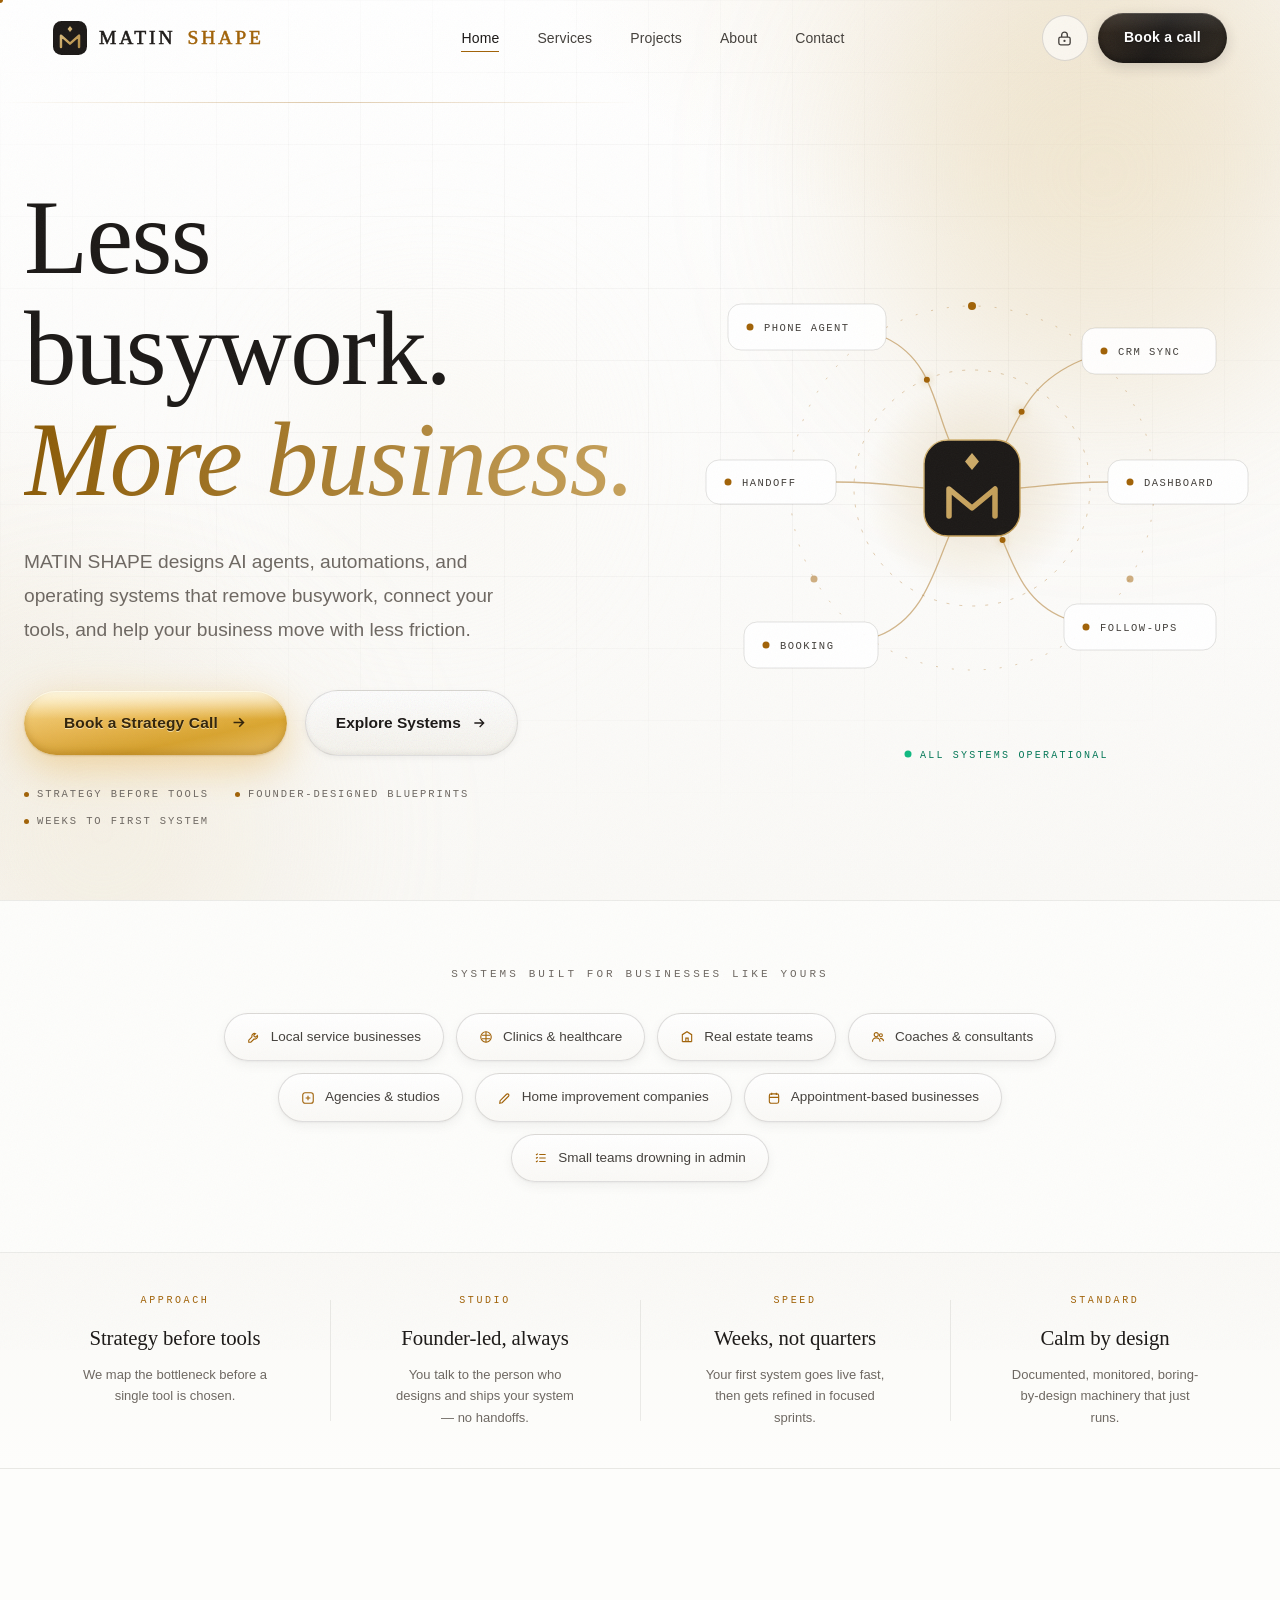
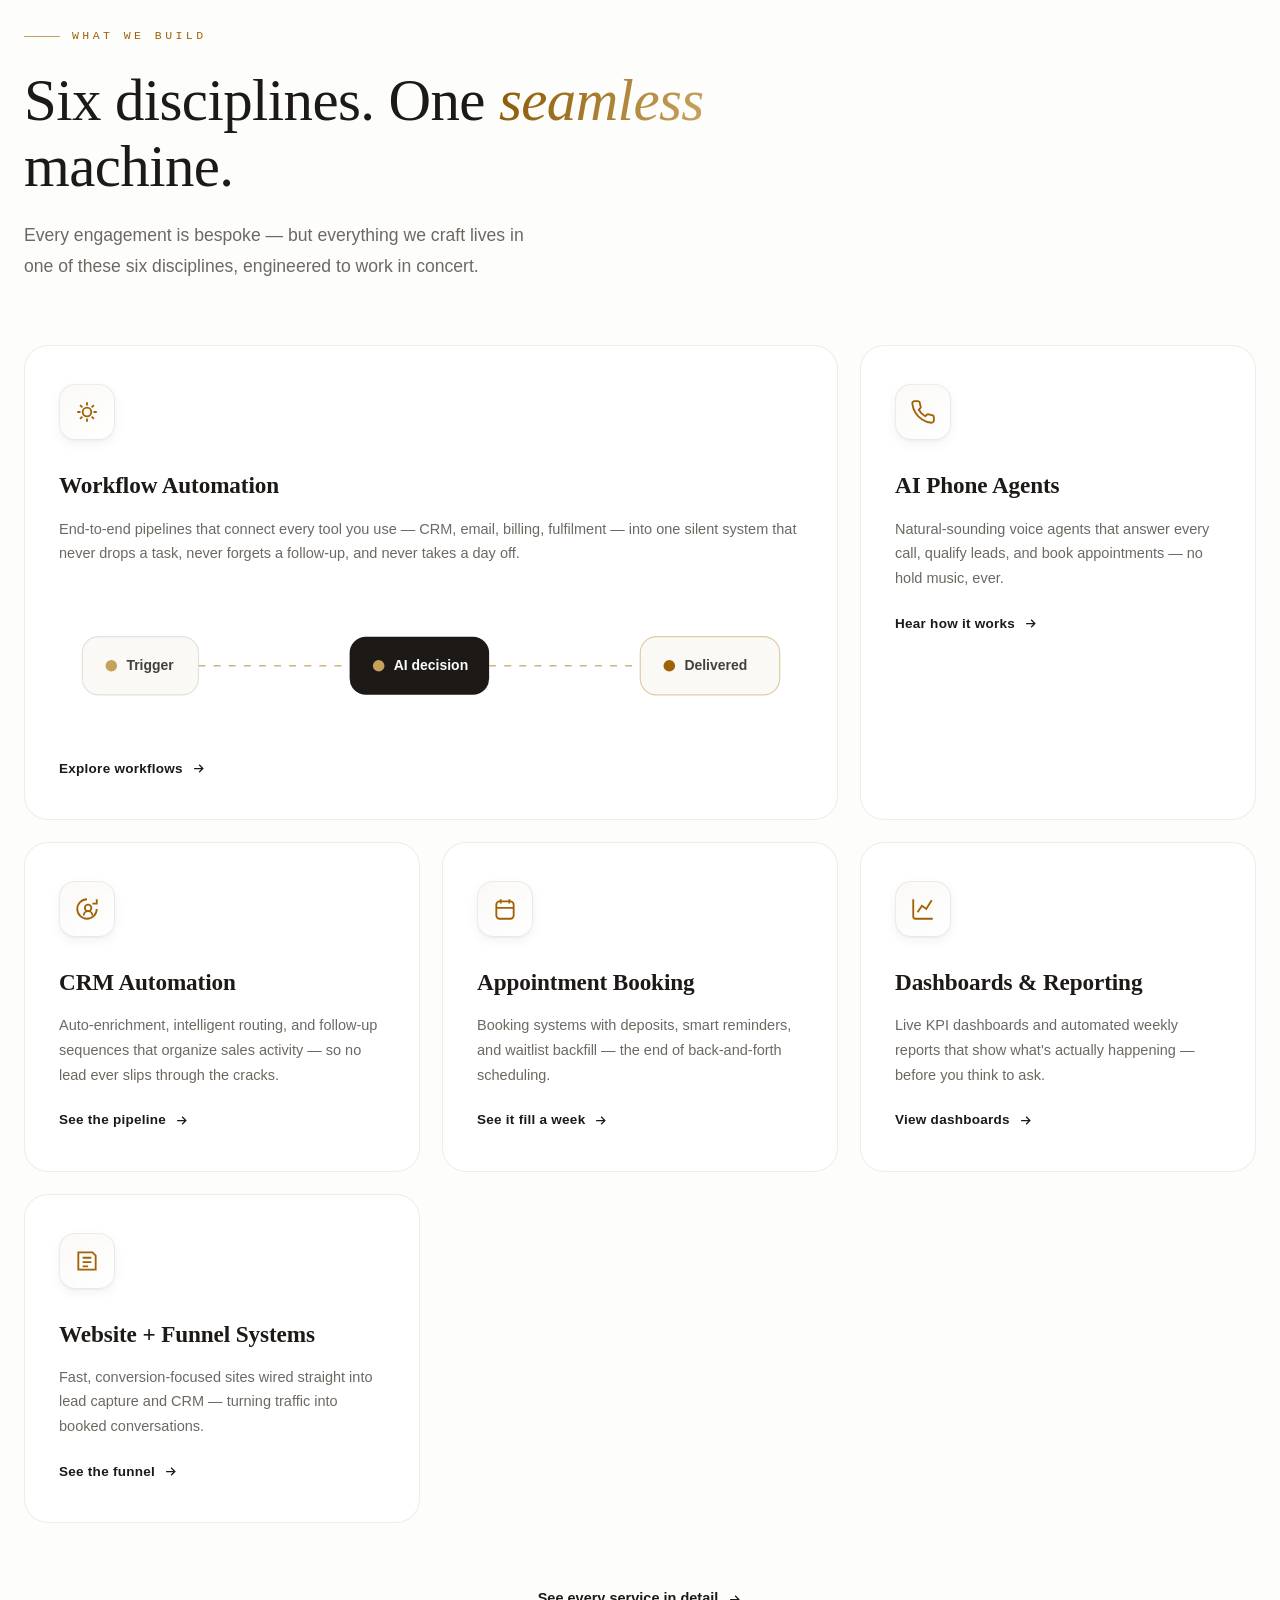
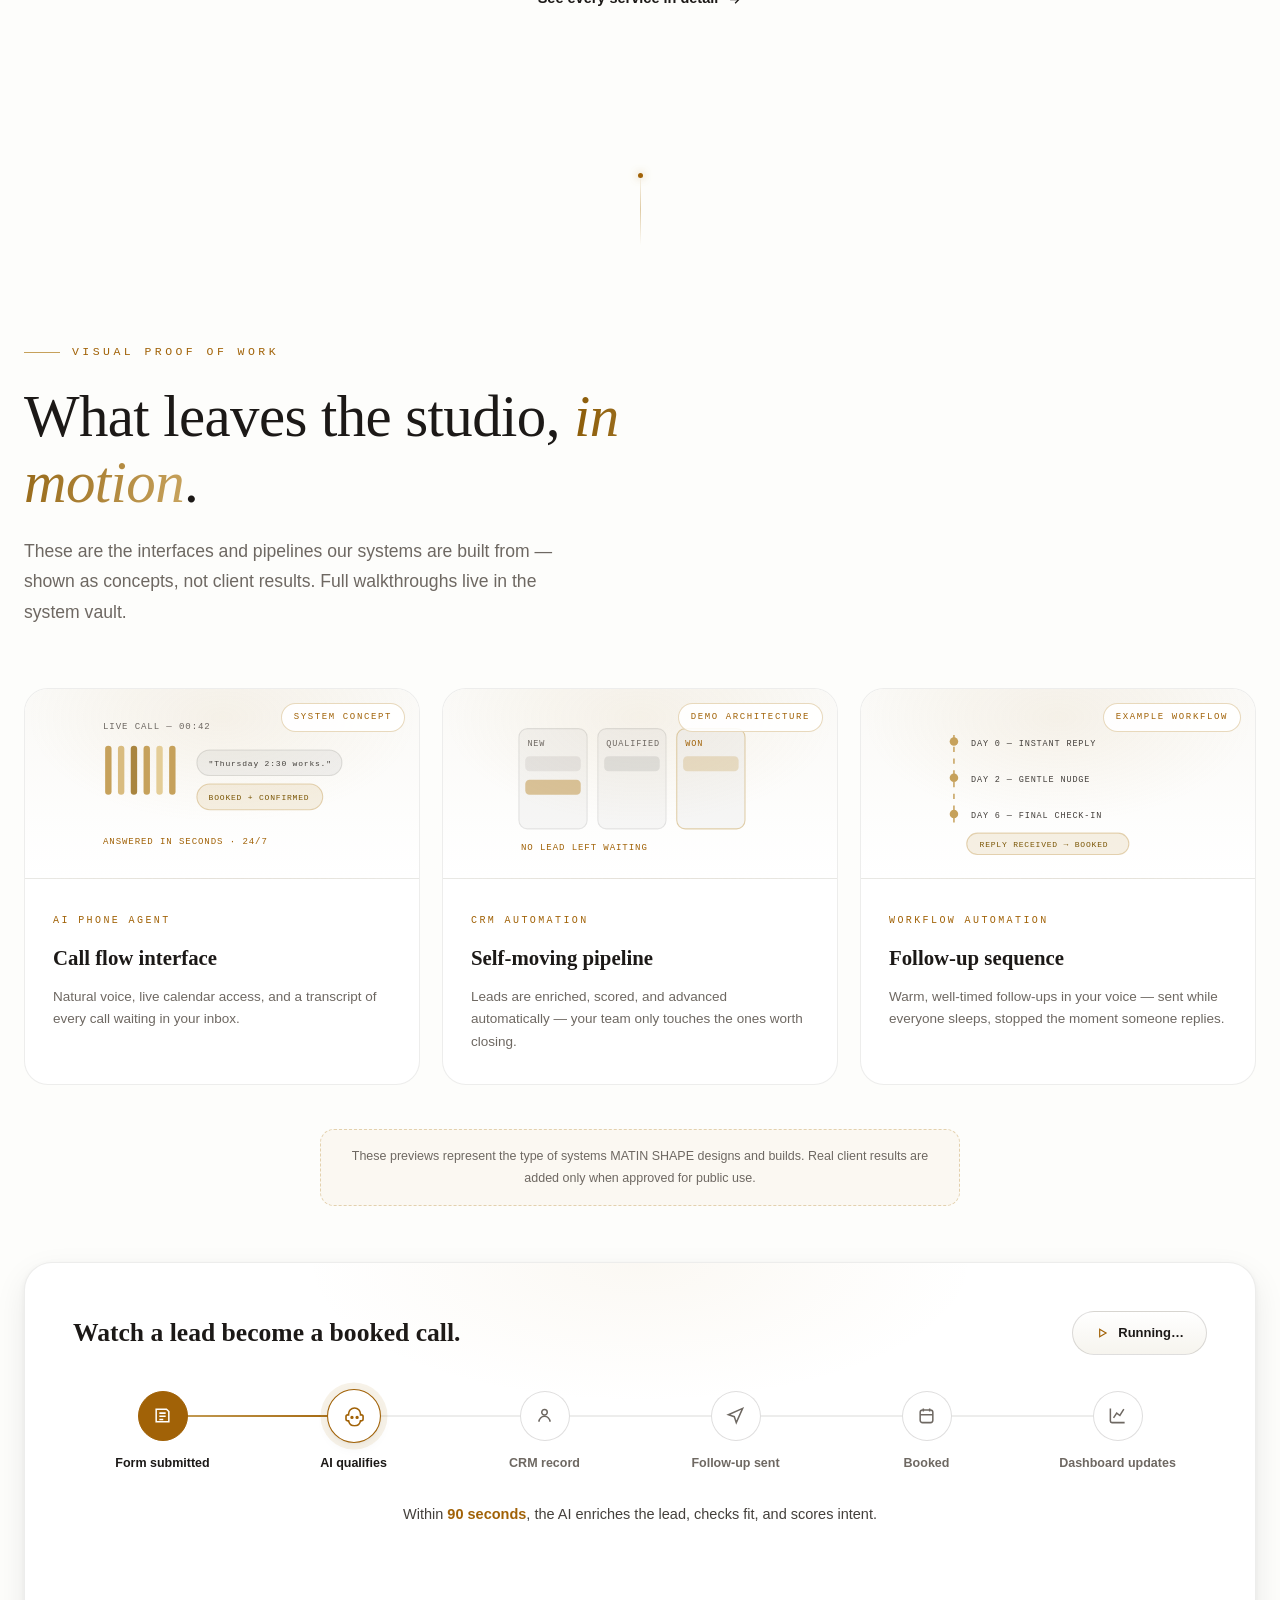
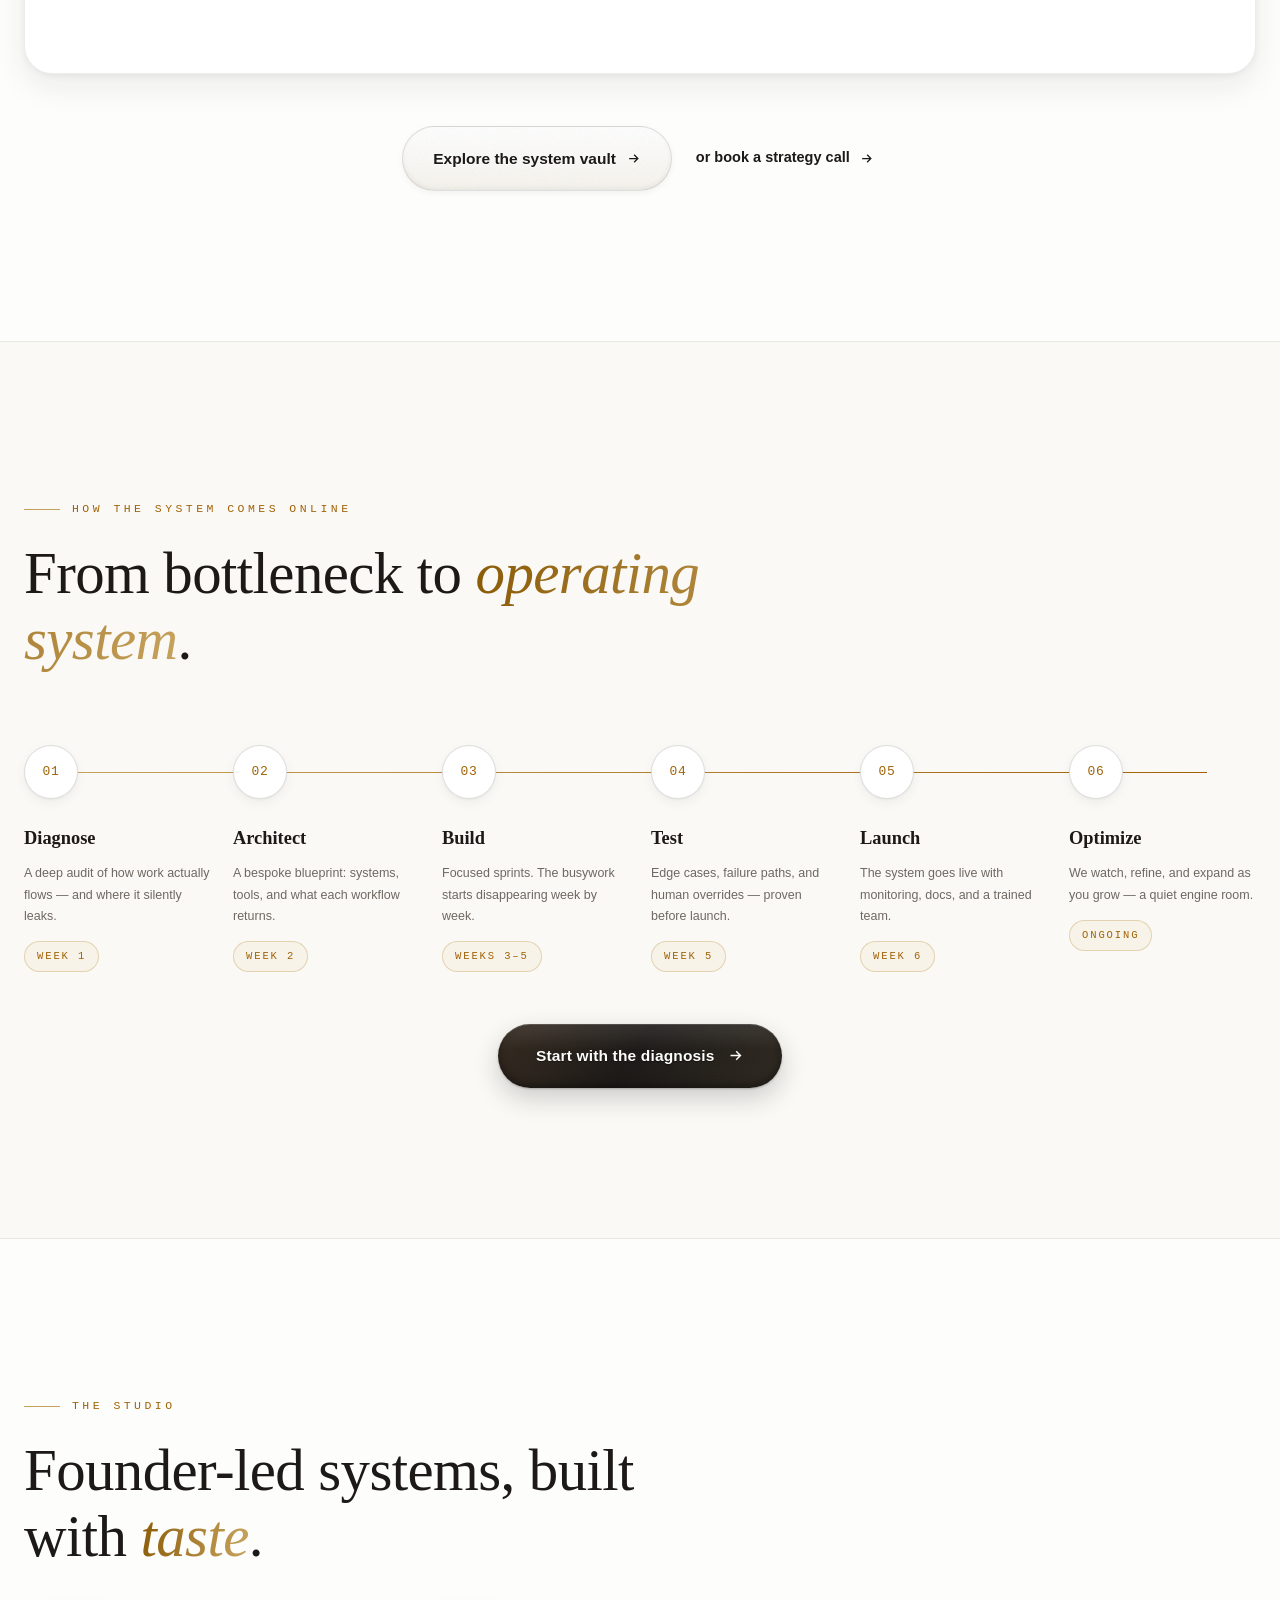
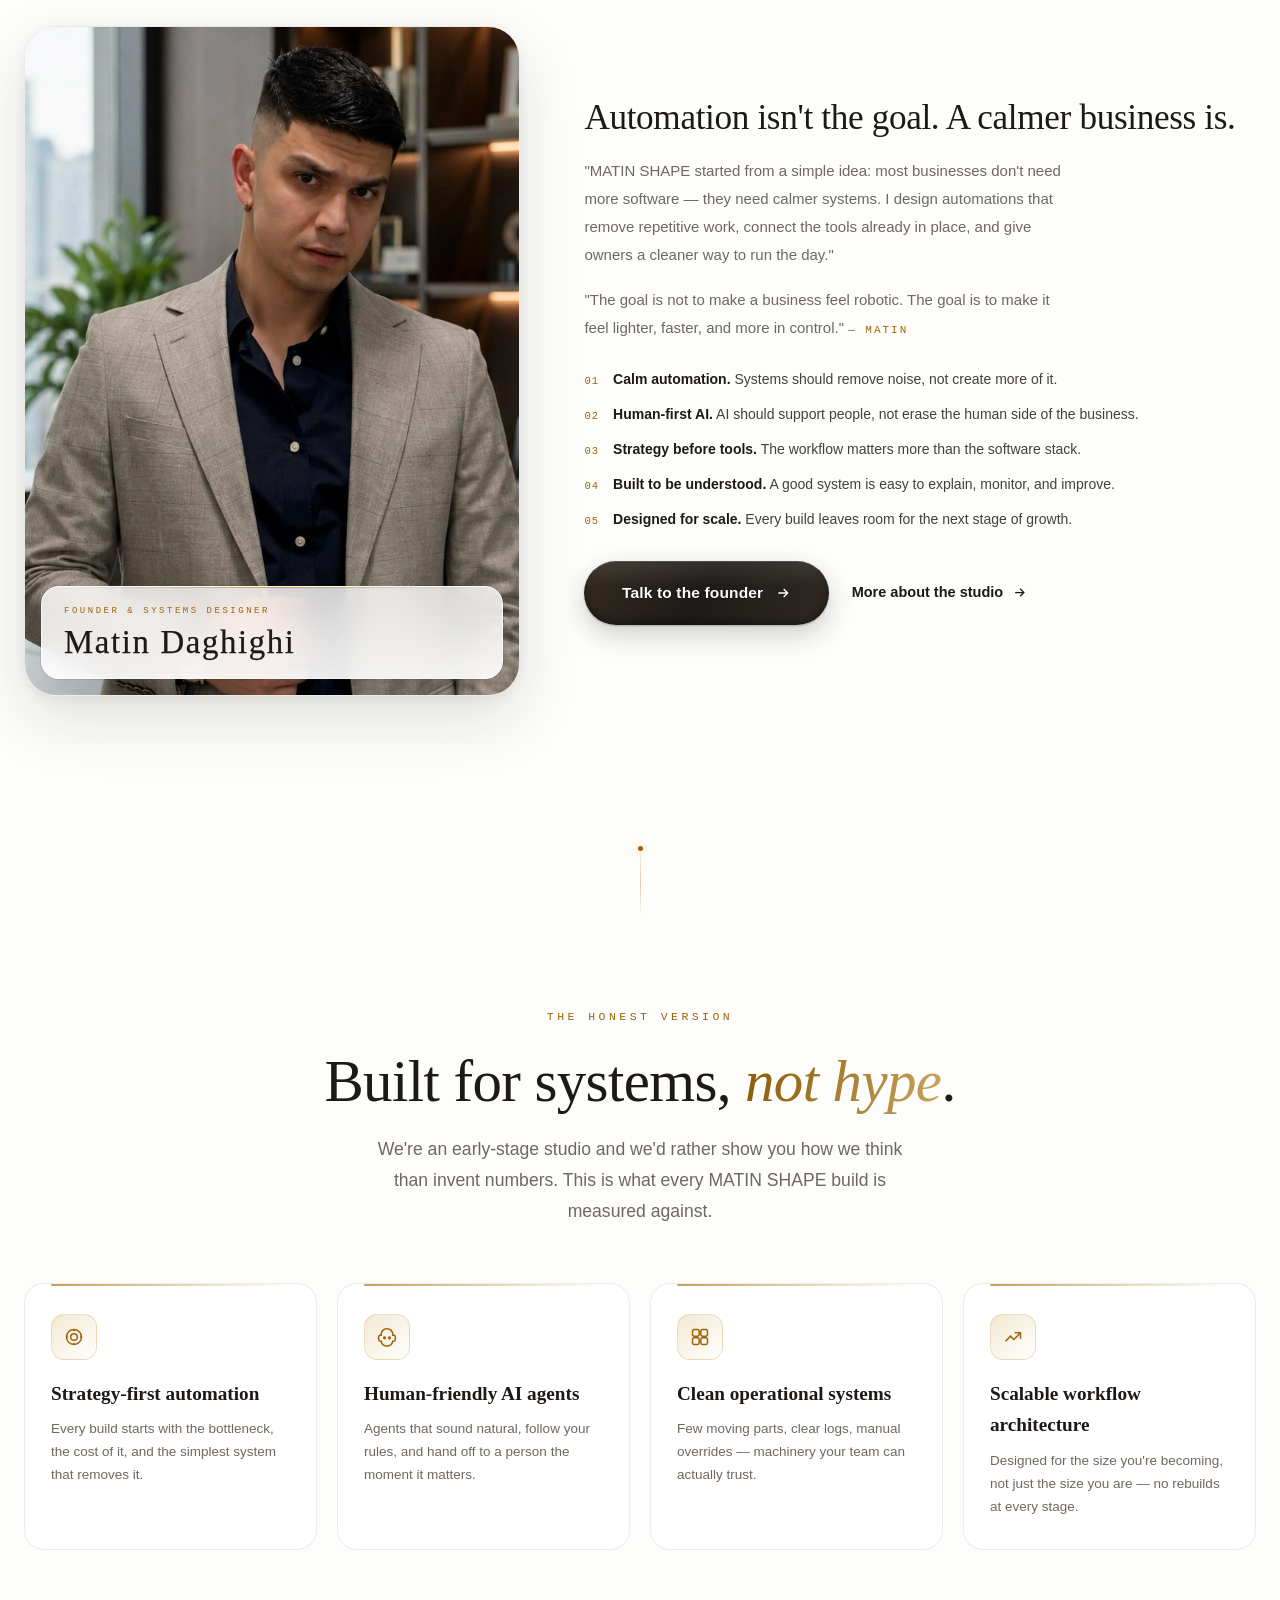
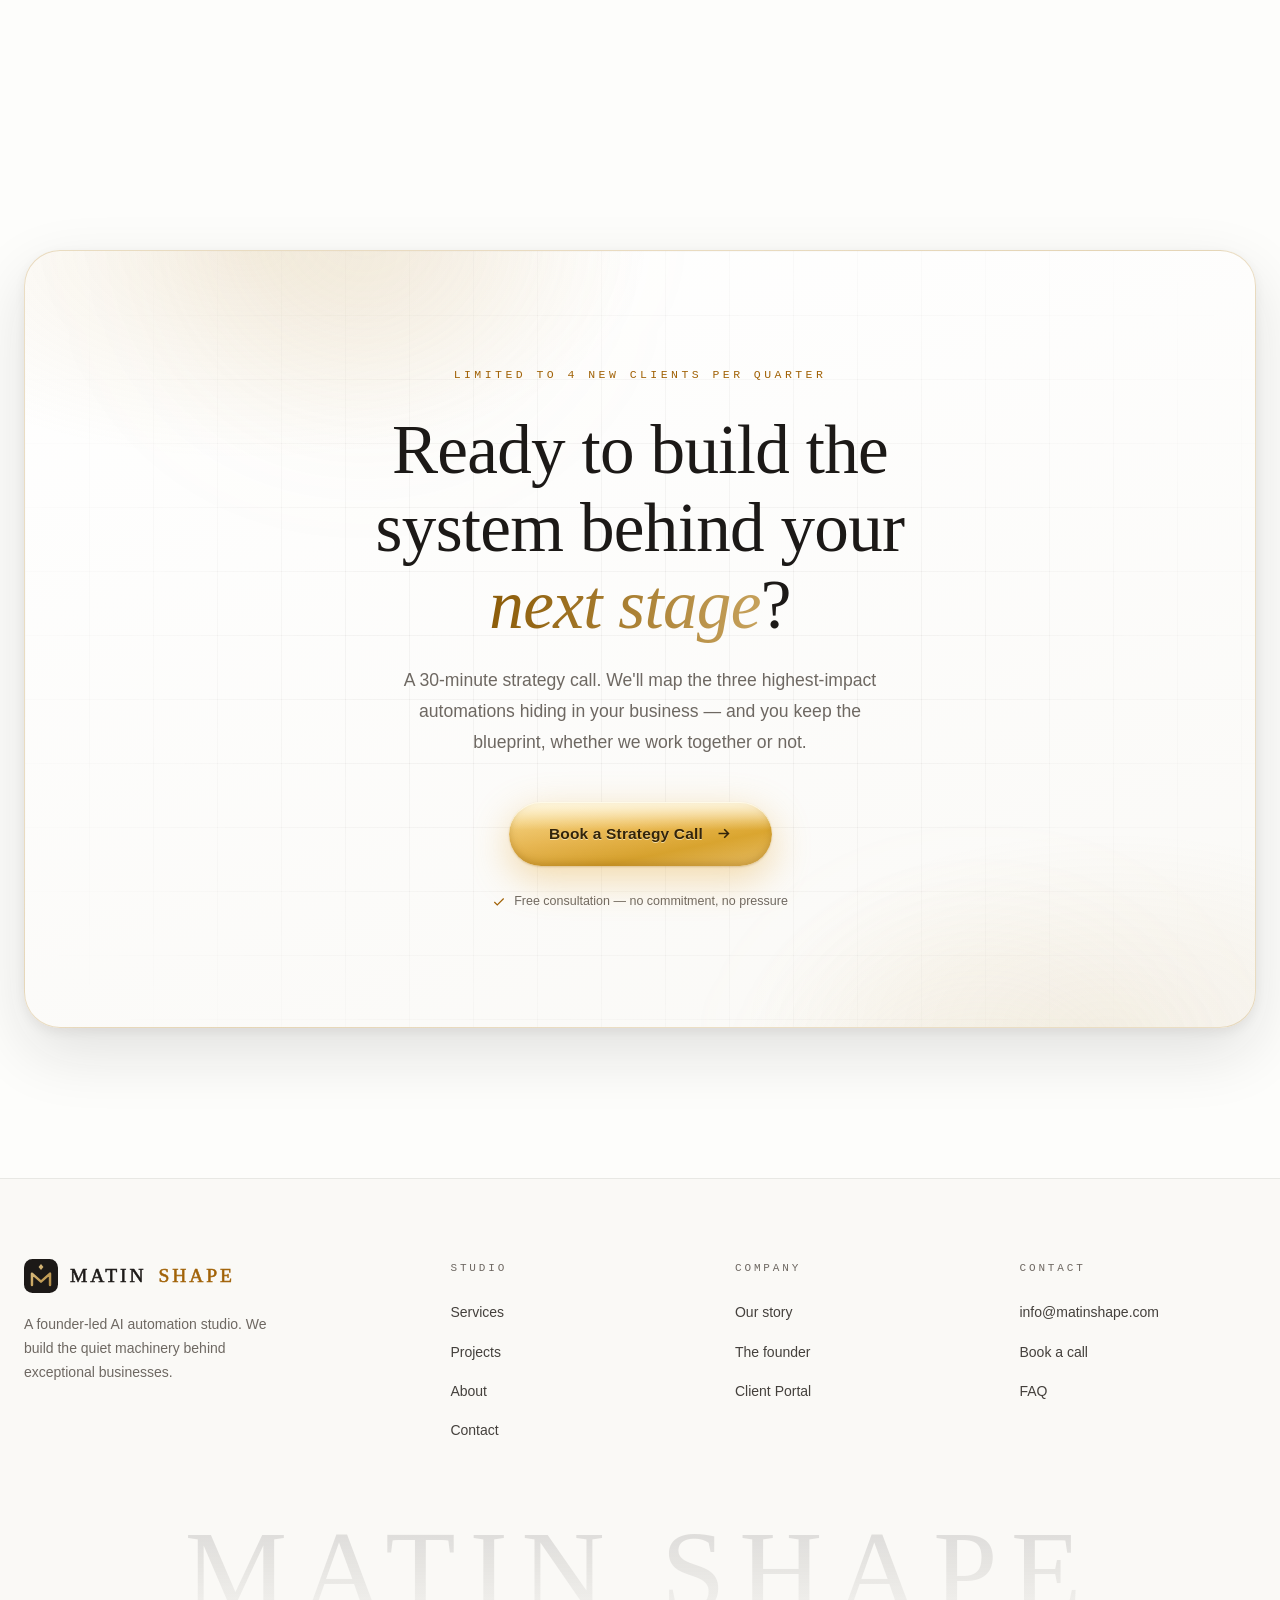
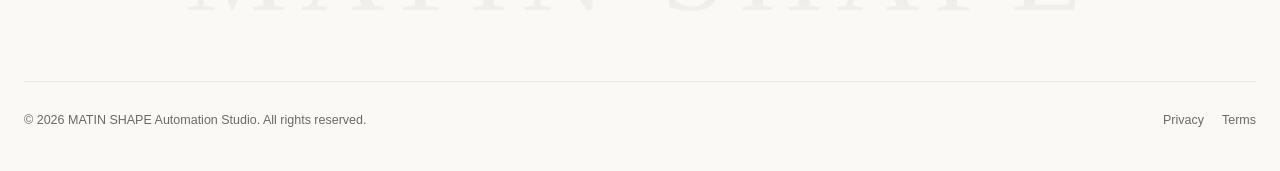
==== commit 890a4632: "Add files via upload" ====
--- a/index.html
+++ b/index.html
@@ -68,7 +68,7 @@
   <a href="projects.html">Projects</a>
   <a href="about.html">About</a>
   <a href="contact.html">Contact</a>
-  <a href="login.html" class="portal-link">Client Portal</a>
+  <a href="login.html" class="portal-link">CEO Portal</a>
 </div>
 
 <!-- ============ SIGNATURE HERO ============ -->
@@ -83,11 +83,9 @@
 
   <div class="hero-inner">
     <div class="hh-copy">
-      <span class="hero-eyebrow">Founder-led AI automation studio</span>
       <h1>
-        <span class="line"><span>Your business,</span></span>
-        <span class="line"><span>running itself —</span></span>
-        <span class="line"><span><span class="gold-word">beautifully.</span></span></span>
+        <span class="line"><span>Less busywork.</span></span>
+        <span class="line"><span><span class="gold-word">More business.</span></span></span>
       </h1>
       <p class="hero-sub">
         MATIN SHAPE designs AI agents, automations, and operating systems that
@@ -207,10 +205,6 @@
     </div>
   </div>
 
-  <div class="hero-scroll" aria-hidden="true">
-    <div class="wheel"></div>
-    Scroll
-  </div>
 </header>
 
 <main id="main">
@@ -654,14 +648,14 @@
           <path d="M16 4.8 18.3 7.6 16 10.4 13.7 7.6Z" fill="#C6A15B"/>
           <path d="M7.5 24.5V13.8L16 21.3l8.5-7.5V24.5" fill="none" stroke="#C6A15B" stroke-width="2.3" stroke-linecap="round" stroke-linejoin="round"/>
         </svg>
-        <span class="fm-name">MATIN</span>
+        <span class="fm-name">MATIN DAGHIGHI</span>
         <span class="fm-role">Founder &amp; Systems Designer</span>
         <div class="fm-plate">
           <span class="fm-eyebrow">
             <svg width="10" height="10" viewBox="0 0 24 24" fill="currentColor" aria-hidden="true"><path d="M12 2 15 9 22 12 15 15 12 22 9 15 2 12 9 9Z"/></svg>
             Founder &amp; Systems Designer
           </span>
-          <b>Matin</b>
+          <b>Matin Daghighi</b>
         </div>
       </div>
 
@@ -811,7 +805,7 @@
       <div>
         <h4>Contact</h4>
         <ul>
-          <li><a href="mailto:hello@matinshape.studio">hello@matinshape.studio</a></li>
+          <li><a href="mailto:info@matinshape.com">info@matinshape.com</a></li>
           <li><a href="contact.html">Book a call</a></li>
           <li><a href="contact.html#faq">FAQ</a></li>
         </ul>
--- a/assets/styles.css
+++ b/assets/styles.css
@@ -0,0 +1,1903 @@
+/* ============================================================
+   MATIN SHAPE — Shared Design System
+   ============================================================ */
+:root {
+  --bg:            #FDFDFB;
+  --bg-warm:       #FAF9F6;
+  --ink:           #1C1917;
+  --ink-soft:      #44403C;
+  --ink-mute:      #6E6862;
+  --gold:          #A16207;
+  --gold-bright:   #C6A15B;
+  --gold-pale:     #F3E9D2;
+  --gold-glow:     rgba(198, 161, 91, 0.35);
+  --border:        rgba(28, 25, 23, 0.08);
+  --border-strong: rgba(28, 25, 23, 0.14);
+  --glass:         rgba(255, 255, 255, 0.62);
+  --glass-strong:  rgba(255, 255, 255, 0.82);
+  --shadow-sm:     0 1px 2px rgba(28,25,23,.04), 0 4px 12px rgba(28,25,23,.05);
+  --shadow-md:     0 2px 6px rgba(28,25,23,.05), 0 12px 32px rgba(28,25,23,.08);
+  --shadow-lg:     0 4px 12px rgba(28,25,23,.06), 0 24px 64px rgba(28,25,23,.12);
+  --shadow-gold:   0 8px 40px rgba(198,161,91,.28);
+  --ease-luxe:     cubic-bezier(0.22, 1, 0.36, 1);
+  --ease-soft:     cubic-bezier(0.4, 0, 0.2, 1);
+  --font-display:  'Fraunces', Georgia, serif;
+  --font-brand:    'Italiana', 'Fraunces', Georgia, serif;
+  --font-body:     'Inter', -apple-system, sans-serif;
+  --font-mono:     'JetBrains Mono', monospace;
+  --radius:        24px;
+  --radius-sm:     14px;
+  --nav-h:         76px;
+  --noise: url("data:image/svg+xml,%3Csvg xmlns='http://www.w3.org/2000/svg' width='140' height='140' viewBox='0 0 140 140'%3E%3Cfilter id='n'%3E%3CfeTurbulence type='fractalNoise' baseFrequency='0.85' numOctaves='3' stitchTiles='stitch'/%3E%3C/filter%3E%3Crect width='140' height='140' filter='url(%23n)'/%3E%3C/svg%3E");
+}
+
+*, *::before, *::after { margin: 0; padding: 0; box-sizing: border-box; }
+
+html { scroll-behavior: smooth; }
+
+body {
+  font-family: var(--font-body);
+  background: var(--bg);
+  color: var(--ink);
+  font-size: 16px;
+  line-height: 1.65;
+  -webkit-font-smoothing: antialiased;
+  overflow-x: hidden;
+}
+body.locked { overflow: hidden; }
+
+::selection { background: var(--gold-pale); color: var(--ink); }
+
+img, svg { display: block; }
+a { color: inherit; text-decoration: none; }
+button { font-family: inherit; border: none; background: none; cursor: pointer; }
+input, textarea, select { font-family: inherit; }
+
+.skip-link {
+  position: fixed;
+  top: -60px; left: 16px;
+  z-index: 10001;
+  padding: 12px 22px;
+  border-radius: 100px;
+  background: var(--ink);
+  color: #FDFDFB;
+  font-size: 13.5px; font-weight: 600;
+  transition: top .3s var(--ease-soft);
+}
+.skip-link:focus { top: 14px; }
+
+:focus-visible {
+  outline: 2px solid var(--gold);
+  outline-offset: 3px;
+  border-radius: 4px;
+}
+
+/* ============================================================
+   Grain overlay
+   ============================================================ */
+.grain {
+  position: fixed; inset: -50%;
+  width: 200%; height: 200%;
+  pointer-events: none;
+  z-index: 9990;
+  opacity: .035;
+  background-image: var(--noise);
+  animation: grain-shift 9s steps(6) infinite;
+}
+@keyframes grain-shift {
+  0%,100% { transform: translate(0,0); }
+  20% { transform: translate(-2%,3%); }
+  40% { transform: translate(3%,-2%); }
+  60% { transform: translate(-3%,-3%); }
+  80% { transform: translate(2%,2%); }
+}
+
+/* ============================================================
+   Preloader (home only)
+   ============================================================ */
+.preloader {
+  position: fixed; inset: 0;
+  background: linear-gradient(180deg, #FFFFFF, var(--bg-warm));
+  z-index: 10000;
+  display: flex; flex-direction: column;
+  align-items: center; justify-content: center;
+  gap: 28px;
+  transition: transform 1s var(--ease-luxe);
+}
+.preloader.done { transform: translateY(-101%); }
+.preloader-word {
+  font-family: var(--font-brand);
+  font-size: clamp(1.7rem, 5.5vw, 3.6rem);
+  letter-spacing: .26em;
+  color: var(--ink);
+  display: flex;
+  overflow: hidden;
+}
+.preloader-word span {
+  display: inline-block;
+  transform: translateY(120%);
+  animation: letter-up .9s var(--ease-luxe) forwards;
+}
+.preloader-word span:nth-child(1)  { animation-delay: .04s; }
+.preloader-word span:nth-child(2)  { animation-delay: .09s; }
+.preloader-word span:nth-child(3)  { animation-delay: .14s; }
+.preloader-word span:nth-child(4)  { animation-delay: .19s; }
+.preloader-word span:nth-child(5)  { animation-delay: .24s; }
+.preloader-word span:nth-child(6)  { animation-delay: .29s; }
+.preloader-word span:nth-child(7)  { animation-delay: .34s; }
+.preloader-word span:nth-child(8)  { animation-delay: .39s; }
+.preloader-word span:nth-child(9)  { animation-delay: .44s; }
+.preloader-word span:nth-child(10) { animation-delay: .49s; }
+.preloader-word span:nth-child(11) { animation-delay: .54s; }
+.preloader-word span.gold { color: var(--gold); }
+@keyframes letter-up { to { transform: translateY(0); } }
+.preloader-bar {
+  width: min(260px, 60vw); height: 1px;
+  background: rgba(28,25,23,.12);
+  position: relative; overflow: hidden;
+}
+.preloader-bar i {
+  position: absolute; inset: 0;
+  background: linear-gradient(90deg, var(--gold-bright), #E8D5A8);
+  transform-origin: left;
+  transform: scaleX(0);
+  transition: transform .25s linear;
+}
+.preloader-pct {
+  font-family: var(--font-mono);
+  font-size: 12px; letter-spacing: .25em;
+  color: var(--ink-mute);
+}
+
+/* Page entrance for sub-pages */
+.page-enter { animation: page-in .9s var(--ease-luxe) both; }
+@keyframes page-in {
+  from { opacity: 0; transform: translateY(26px); }
+  to   { opacity: 1; transform: translateY(0); }
+}
+
+/* ============================================================
+   Custom cursor
+   ============================================================ */
+.cursor-dot, .cursor-ring {
+  position: fixed; top: 0; left: 0;
+  pointer-events: none;
+  z-index: 9999;
+  border-radius: 50%;
+  transform: translate(-50%, -50%);
+}
+.cursor-dot { width: 6px; height: 6px; background: var(--gold); transition: opacity .3s; }
+.cursor-ring {
+  width: 38px; height: 38px;
+  border: 1px solid rgba(161, 98, 7, 0.5);
+  transition: width .35s var(--ease-soft), height .35s var(--ease-soft),
+              border-color .35s, background .35s, opacity .3s;
+}
+.cursor-ring.grow {
+  width: 64px; height: 64px;
+  background: rgba(198,161,91,.08);
+  border-color: rgba(161,98,7,.8);
+}
+@media (hover: none), (pointer: coarse) {
+  .cursor-dot, .cursor-ring { display: none; }
+}
+
+/* ============================================================
+   Scroll progress
+   ============================================================ */
+.scroll-progress {
+  position: fixed; top: 0; left: 0;
+  width: 100%; height: 2px;
+  z-index: 9995;
+}
+.scroll-progress i {
+  display: block; height: 100%;
+  background: linear-gradient(90deg, var(--gold-bright), var(--gold));
+  transform-origin: left;
+  transform: scaleX(0);
+}
+
+/* ============================================================
+   Navigation
+   ============================================================ */
+.nav {
+  position: fixed; top: 0; left: 0; right: 0;
+  z-index: 9000;
+  height: var(--nav-h);
+  display: flex; align-items: center;
+  transition: all .5s var(--ease-luxe);
+}
+.nav-inner {
+  width: min(1240px, calc(100% - 48px));
+  margin: 0 auto;
+  display: flex; align-items: center; justify-content: space-between;
+  padding: 10px 28px;
+  border-radius: 100px;
+  border: 1px solid transparent;
+  transition: all .5s var(--ease-luxe);
+}
+.nav.scrolled .nav-inner {
+  background: var(--glass-strong);
+  backdrop-filter: blur(20px) saturate(1.4);
+  -webkit-backdrop-filter: blur(20px) saturate(1.4);
+  border-color: var(--border);
+  box-shadow: var(--shadow-md);
+}
+.nav-logo {
+  display: flex; align-items: center; gap: 12px;
+  font-family: var(--font-brand);
+  font-size: 1.22rem; font-weight: 400;
+  letter-spacing: .15em;
+  white-space: nowrap;
+  -webkit-text-stroke: .55px currentColor;
+  paint-order: stroke fill;
+}
+.wm-gold { color: var(--gold); }
+.nav-logo svg { width: 34px; height: 34px; }
+.nav-links {
+  display: flex; gap: 6px; align-items: center;
+  list-style: none;
+}
+.nav-links a {
+  position: relative;
+  padding: 12px 16px;
+  font-size: 14px; font-weight: 500;
+  color: var(--ink-soft);
+  letter-spacing: .01em;
+  transition: color .3s;
+  cursor: pointer;
+}
+.nav-links a::after {
+  content: '';
+  position: absolute; left: 16px; right: 16px; bottom: 6px;
+  height: 1px;
+  background: var(--gold);
+  transform: scaleX(0);
+  transform-origin: right;
+  transition: transform .45s var(--ease-luxe);
+}
+.nav-links a:hover { color: var(--ink); }
+.nav-links a:hover::after { transform: scaleX(1); transform-origin: left; }
+.nav-links a.active { color: var(--ink); }
+.nav-links a.active::after { transform: scaleX(1); }
+
+.nav-right { display: flex; align-items: center; gap: 10px; }
+.nav-portal {
+  width: 46px; height: 46px;
+  border-radius: 50%;
+  display: flex; align-items: center; justify-content: center;
+  border: 1px solid var(--border-strong);
+  color: var(--ink-soft);
+  background: var(--glass);
+  transition: all .4s var(--ease-luxe);
+  cursor: pointer;
+}
+.nav-portal:hover {
+  color: var(--gold);
+  border-color: var(--gold-bright);
+  transform: translateY(-2px);
+  box-shadow: var(--shadow-sm);
+}
+
+.nav-burger {
+  display: none;
+  width: 44px; height: 44px;
+  flex-direction: column;
+  align-items: center; justify-content: center;
+  gap: 6px;
+  cursor: pointer;
+}
+.nav-burger span {
+  width: 22px; height: 1.5px;
+  background: var(--ink);
+  transition: transform .4s var(--ease-luxe), opacity .3s;
+}
+.nav-burger.open span:nth-child(1) { transform: translateY(7.5px) rotate(45deg); }
+.nav-burger.open span:nth-child(2) { opacity: 0; }
+.nav-burger.open span:nth-child(3) { transform: translateY(-7.5px) rotate(-45deg); }
+
+.mobile-menu {
+  position: fixed; inset: 0;
+  background: var(--bg);
+  z-index: 8900;
+  display: flex; flex-direction: column;
+  align-items: center; justify-content: center;
+  gap: 6px;
+  opacity: 0; visibility: hidden;
+  transition: opacity .5s var(--ease-soft), visibility .5s;
+}
+.mobile-menu.open { opacity: 1; visibility: visible; }
+.mobile-menu a {
+  font-family: var(--font-display);
+  font-size: clamp(1.8rem, 7vw, 2.8rem);
+  padding: 8px 24px;
+  color: var(--ink);
+  opacity: 0; transform: translateY(24px);
+  transition: opacity .5s var(--ease-luxe), transform .5s var(--ease-luxe), color .3s;
+  cursor: pointer;
+}
+.mobile-menu.open a { opacity: 1; transform: translateY(0); }
+.mobile-menu.open a:nth-child(1) { transition-delay: .08s; }
+.mobile-menu.open a:nth-child(2) { transition-delay: .14s; }
+.mobile-menu.open a:nth-child(3) { transition-delay: .20s; }
+.mobile-menu.open a:nth-child(4) { transition-delay: .26s; }
+.mobile-menu.open a:nth-child(5) { transition-delay: .32s; }
+.mobile-menu.open a:nth-child(6) { transition-delay: .38s; }
+.mobile-menu a:hover { color: var(--gold); font-style: italic; }
+.mobile-menu a.portal-link {
+  font-family: var(--font-mono);
+  font-size: 12px; letter-spacing: .3em; text-transform: uppercase;
+  color: var(--gold);
+  margin-top: 18px;
+}
+
+/* ============================================================
+   BUTTONS — tactile, textured, natural
+   ============================================================ */
+
+/* -- Primary: grained ink, letterpress depth -- */
+.btn-primary {
+  position: relative;
+  display: inline-flex; align-items: center; justify-content: center; gap: 12px;
+  color: #FDFDFB;
+  font-size: 15.5px; font-weight: 600;
+  letter-spacing: .01em;
+  padding: 19px 38px;
+  border-radius: 100px;
+  overflow: hidden;
+  isolation: isolate;
+  background:
+    linear-gradient(180deg, rgba(255,255,255,.10), rgba(255,255,255,0) 40%),
+    linear-gradient(120deg, #33291F, #1C1917 48%, #2E2820);
+  box-shadow:
+    inset 0 1px 0 rgba(255,255,255,.14),
+    inset 0 -3px 8px rgba(0,0,0,.42),
+    0 1px 2px rgba(28,25,23,.25),
+    0 10px 26px rgba(28,25,23,.20);
+  transition: transform .45s var(--ease-luxe), box-shadow .45s;
+  will-change: transform;
+  cursor: pointer;
+  text-shadow: 0 1px 1px rgba(0,0,0,.45);
+}
+.btn-primary::before {
+  content: '';
+  position: absolute; inset: 0;
+  background-image: var(--noise);
+  opacity: .16;
+  mix-blend-mode: overlay;
+  pointer-events: none;
+  z-index: 1;
+}
+.btn-primary::after {
+  content: '';
+  position: absolute; inset: 0;
+  background: linear-gradient(110deg, transparent 25%, rgba(198,161,91,.45) 50%, transparent 75%);
+  transform: translateX(-120%) skewX(-8deg);
+  transition: transform .9s var(--ease-luxe);
+  z-index: 2;
+}
+.btn-primary:hover::after { transform: translateX(120%) skewX(-8deg); }
+.btn-primary:hover {
+  box-shadow:
+    inset 0 1px 0 rgba(255,255,255,.18),
+    inset 0 -3px 8px rgba(0,0,0,.42),
+    0 2px 4px rgba(28,25,23,.22),
+    0 16px 44px rgba(198,161,91,.30);
+}
+.btn-primary:active {
+  transform: scale(.965) !important;
+  box-shadow:
+    inset 0 3px 10px rgba(0,0,0,.5),
+    inset 0 -1px 0 rgba(255,255,255,.06),
+    0 2px 8px rgba(28,25,23,.18);
+  transition-duration: .08s;
+}
+.btn-primary > span, .btn-primary > svg { position: relative; z-index: 3; }
+.btn-primary svg { transition: transform .4s var(--ease-luxe); }
+.btn-primary:hover svg { transform: translateX(5px); }
+
+/* -- Gold: brushed metal -- */
+.btn-gold {
+  position: relative;
+  display: inline-flex; align-items: center; justify-content: center; gap: 12px;
+  color: #33240A;
+  font-size: 15.5px; font-weight: 700;
+  letter-spacing: .01em;
+  padding: 19px 40px;
+  border-radius: 100px;
+  overflow: hidden;
+  isolation: isolate;
+  background:
+    linear-gradient(180deg, rgba(255,247,220,.9) 0%, rgba(255,255,255,0) 44%),
+    linear-gradient(168deg, #F8DB92 0%, #ECBB55 42%, #DDA831 70%, #EFC66E 100%);
+  box-shadow:
+    inset 0 1px 0 rgba(255,250,228,.9),
+    inset 0 -3px 7px rgba(146,96,12,.35),
+    0 1px 2px rgba(146,96,12,.26),
+    0 12px 38px rgba(228,170,58,.42);
+  transition: transform .45s var(--ease-luxe), box-shadow .45s;
+  will-change: transform;
+  cursor: pointer;
+  text-shadow: 0 1px 0 rgba(255,246,214,.65);
+}
+.btn-gold::before {
+  content: '';
+  position: absolute; inset: 0;
+  background: linear-gradient(180deg, rgba(255,255,255,.28) 0%, rgba(255,255,255,0) 30%, rgba(146,96,12,.12) 100%);
+  pointer-events: none;
+  z-index: 1;
+}
+.btn-gold::after {
+  content: '';
+  position: absolute; inset: 0;
+  background: linear-gradient(110deg, transparent 30%, rgba(255,255,255,.65) 50%, transparent 70%);
+  transform: translateX(-120%) skewX(-8deg);
+  transition: transform .8s var(--ease-luxe);
+  z-index: 2;
+}
+.btn-gold:hover::after { transform: translateX(120%) skewX(-8deg); }
+.btn-gold:hover { box-shadow: inset 0 1px 0 rgba(255,250,228,.95), inset 0 -3px 7px rgba(146,96,12,.35), 0 3px 6px rgba(146,96,12,.24), 0 18px 58px rgba(228,170,58,.55); }
+.btn-gold:active {
+  transform: scale(.965) !important;
+  box-shadow:
+    inset 0 3px 9px rgba(146,96,12,.4),
+    inset 0 -1px 0 rgba(255,250,228,.4),
+    0 2px 10px rgba(228,170,58,.32);
+  transition-duration: .08s;
+}
+.btn-gold > span, .btn-gold > svg { position: relative; z-index: 3; }
+.btn-gold svg { transition: transform .4s var(--ease-luxe); }
+.btn-gold:hover svg { transform: translateX(5px); }
+
+/* -- Ghost: pressed paper / letterpress -- */
+.btn-ghost {
+  position: relative;
+  display: inline-flex; align-items: center; justify-content: center; gap: 10px;
+  padding: 19px 30px;
+  font-size: 15.5px; font-weight: 600;
+  color: var(--ink);
+  border-radius: 100px;
+  border: 1px solid var(--border-strong);
+  overflow: hidden;
+  isolation: isolate;
+  background:
+    linear-gradient(180deg, #FFFFFF, #F6F4EE);
+  box-shadow:
+    inset 0 1px 0 rgba(255,255,255,.9),
+    inset 0 -2px 5px rgba(28,25,23,.05),
+    0 2px 6px rgba(28,25,23,.05);
+  text-shadow: 0 1px 0 rgba(255,255,255,.85);
+  transition: border-color .35s, box-shadow .45s, transform .45s var(--ease-luxe);
+  cursor: pointer;
+}
+.btn-ghost::before {
+  content: '';
+  position: absolute; inset: 0;
+  background-image: var(--noise);
+  opacity: .10;
+  mix-blend-mode: multiply;
+  pointer-events: none;
+}
+.btn-ghost:hover {
+  border-color: var(--gold-bright);
+  box-shadow:
+    inset 0 1px 0 rgba(255,255,255,.9),
+    inset 0 -2px 5px rgba(28,25,23,.05),
+    0 8px 22px rgba(198,161,91,.18);
+}
+.btn-ghost:active {
+  transform: scale(.97) !important;
+  box-shadow:
+    inset 0 3px 8px rgba(28,25,23,.10),
+    0 1px 3px rgba(28,25,23,.06);
+  transition-duration: .08s;
+}
+.btn-ghost > span, .btn-ghost > svg { position: relative; }
+.btn-ghost svg { transition: transform .4s var(--ease-luxe); }
+.btn-ghost:hover svg { transform: translateY(3px); }
+.btn-ghost.arrow-right:hover svg { transform: translateX(4px); }
+
+/* -- Nav CTA (compact primary) -- */
+.nav-cta {
+  display: inline-flex; align-items: center; gap: 10px;
+  color: #fff;
+  padding: 13px 26px;
+  border-radius: 100px;
+  font-size: 14px; font-weight: 600;
+  letter-spacing: .02em;
+  position: relative; overflow: hidden;
+  isolation: isolate;
+  background:
+    linear-gradient(180deg, rgba(255,255,255,.10), rgba(255,255,255,0) 40%),
+    linear-gradient(120deg, #33291F, #1C1917 48%, #2E2820);
+  box-shadow:
+    inset 0 1px 0 rgba(255,255,255,.14),
+    inset 0 -2px 6px rgba(0,0,0,.4),
+    0 4px 14px rgba(28,25,23,.16);
+  transition: box-shadow .4s, transform .4s var(--ease-luxe);
+  cursor: pointer;
+  text-shadow: 0 1px 1px rgba(0,0,0,.4);
+}
+.nav-cta::before {
+  content: '';
+  position: absolute; inset: 0;
+  background-image: var(--noise);
+  opacity: .15;
+  mix-blend-mode: overlay;
+  pointer-events: none;
+}
+.nav-cta::after {
+  content: '';
+  position: absolute; inset: 0;
+  background: linear-gradient(110deg, transparent 30%, rgba(198,161,91,.45) 50%, transparent 70%);
+  transform: translateX(-110%) skewX(-8deg);
+  transition: transform .8s var(--ease-luxe);
+}
+.nav-cta:hover::after { transform: translateX(110%) skewX(-8deg); }
+.nav-cta:hover { box-shadow: inset 0 1px 0 rgba(255,255,255,.16), inset 0 -2px 6px rgba(0,0,0,.4), 0 8px 26px rgba(198,161,91,.30); }
+.nav-cta:active { transform: scale(.96); transition-duration: .08s; }
+
+/* -- Ripple (added via JS) -- */
+.ripple {
+  position: absolute;
+  border-radius: 50%;
+  background: radial-gradient(circle, rgba(255,255,255,.45), rgba(255,255,255,0) 65%);
+  transform: translate(-50%, -50%) scale(0);
+  animation: ripple-out .7s var(--ease-soft) forwards;
+  pointer-events: none;
+  z-index: 2;
+}
+@keyframes ripple-out {
+  to { transform: translate(-50%, -50%) scale(1); opacity: 0; }
+}
+
+/* ============================================================
+   Shared section scaffolding
+   ============================================================ */
+.section { position: relative; padding: clamp(90px, 12vw, 150px) 24px; }
+.container { width: min(1240px, 100%); margin: 0 auto; }
+
+.eyebrow {
+  display: inline-flex; align-items: center; gap: 12px;
+  font-family: var(--font-mono);
+  font-size: 11.5px; font-weight: 500;
+  letter-spacing: .3em;
+  text-transform: uppercase;
+  color: var(--gold);
+}
+.eyebrow::before { content: ''; width: 36px; height: 1px; background: var(--gold-bright); }
+.eyebrow.centered::before { display: none; }
+
+.section-title {
+  font-family: var(--font-display);
+  font-weight: 500;
+  font-size: clamp(2.1rem, 4.6vw, 3.7rem);
+  line-height: 1.12;
+  letter-spacing: -.01em;
+  margin-top: 22px;
+  max-width: 24ch;
+}
+.section-sub {
+  color: var(--ink-mute);
+  font-size: clamp(1rem, 1.4vw, 1.1rem);
+  line-height: 1.75;
+  max-width: 54ch;
+  margin-top: 20px;
+}
+
+.gold-word {
+  font-style: italic;
+  background: linear-gradient(100deg, #8a5a06, var(--gold-bright) 40%, #E4CD97 55%, var(--gold-bright) 70%, #8a5a06);
+  background-size: 250% auto;
+  -webkit-background-clip: text;
+  background-clip: text;
+  -webkit-text-fill-color: transparent;
+  animation: shimmer 5.5s linear infinite;
+}
+@keyframes shimmer { to { background-position: 250% center; } }
+
+.reveal {
+  opacity: 0;
+  transform: translateY(46px);
+  transition: opacity 1s var(--ease-luxe), transform 1s var(--ease-luxe);
+  transition-delay: var(--d, 0s);
+}
+.reveal.in { opacity: 1; transform: translateY(0); }
+
+/* ============================================================
+   Page hero (sub-pages)
+   ============================================================ */
+.page-hero {
+  position: relative;
+  padding: calc(var(--nav-h) + clamp(70px, 10vw, 120px)) 24px clamp(50px, 7vw, 90px);
+  overflow: hidden;
+}
+.page-hero .hero-grid { position: absolute; inset: 0; }
+.page-hero-inner { position: relative; z-index: 2; text-align: center; display: flex; flex-direction: column; align-items: center; }
+.page-hero h1 {
+  font-family: var(--font-display);
+  font-weight: 500;
+  font-size: clamp(2.6rem, 6.5vw, 5rem);
+  line-height: 1.08;
+  letter-spacing: -.015em;
+  margin-top: 24px;
+  max-width: 18ch;
+}
+.page-hero .section-sub { text-align: center; margin-left: auto; margin-right: auto; }
+.page-hero .orb { position: absolute; border-radius: 50%; filter: blur(90px); }
+
+/* ============================================================
+   Hero (home)
+   ============================================================ */
+.hero {
+  position: relative;
+  min-height: 100svh;
+  display: flex; flex-direction: column;
+  justify-content: center;
+  padding: calc(var(--nav-h) + 40px) 24px 40px;
+  overflow: hidden;
+}
+.hero-bg { position: absolute; inset: 0; pointer-events: none; z-index: 0; }
+.hero-grid {
+  position: absolute; inset: 0;
+  background-image:
+    linear-gradient(rgba(28,25,23,.035) 1px, transparent 1px),
+    linear-gradient(90deg, rgba(28,25,23,.035) 1px, transparent 1px);
+  background-size: 72px 72px;
+  -webkit-mask-image: radial-gradient(ellipse 90% 70% at 50% 40%, black 30%, transparent 75%);
+  mask-image: radial-gradient(ellipse 90% 70% at 50% 40%, black 30%, transparent 75%);
+}
+.orb { position: absolute; border-radius: 50%; filter: blur(90px); will-change: transform; }
+.orb-1 {
+  width: 560px; height: 560px;
+  top: -12%; right: -8%;
+  background: radial-gradient(circle, rgba(232,213,168,.55), rgba(198,161,91,.18) 55%, transparent 70%);
+  animation: orb-drift-1 22s ease-in-out infinite alternate;
+}
+.orb-2 {
+  width: 460px; height: 460px;
+  bottom: -18%; left: -10%;
+  background: radial-gradient(circle, rgba(243,233,210,.6), rgba(214,193,150,.14) 55%, transparent 70%);
+  animation: orb-drift-2 26s ease-in-out infinite alternate;
+}
+.orb-3 {
+  width: 300px; height: 300px;
+  top: 34%; left: 22%;
+  background: radial-gradient(circle, rgba(250,246,235,.8), transparent 65%);
+  animation: orb-drift-1 30s ease-in-out infinite alternate-reverse;
+}
+@keyframes orb-drift-1 { from { transform: translate(0,0) scale(1); } to { transform: translate(-70px,60px) scale(1.12); } }
+@keyframes orb-drift-2 { from { transform: translate(0,0) scale(1); } to { transform: translate(60px,-50px) scale(1.08); } }
+
+.hero-inner {
+  position: relative; z-index: 2;
+  width: min(1240px, 100%);
+  margin: 0 auto;
+  text-align: center;
+}
+.hero h1 {
+  font-family: var(--font-display);
+  font-weight: 500;
+  font-size: clamp(2.9rem, 8.2vw, 6.7rem);
+  line-height: 1.06;
+  letter-spacing: -0.015em;
+  margin: 36px auto 0;
+  max-width: 20ch;
+}
+.hero h1 .line {
+  display: block;
+  overflow: hidden;
+  padding-bottom: .12em;
+  margin-bottom: -.12em;
+}
+.hero h1 .line > span {
+  display: inline-block;
+  transform: translateY(115%);
+  animation: line-up 1.15s var(--ease-luxe) forwards;
+}
+.hero h1 .line:nth-child(1) > span { animation-delay: 1.25s; }
+.hero h1 .line:nth-child(2) > span { animation-delay: 1.38s; }
+.hero h1 .line:nth-child(3) > span { animation-delay: 1.51s; }
+@keyframes line-up { to { transform: translateY(0); } }
+
+.hero-sub {
+  max-width: 56ch;
+  margin: 30px auto 0;
+  font-size: clamp(1rem, 1.6vw, 1.2rem);
+  font-weight: 400;
+  color: var(--ink-mute);
+  line-height: 1.75;
+  opacity: 0; transform: translateY(20px);
+  animation: rise .9s var(--ease-luxe) 1.75s forwards;
+}
+@keyframes rise { to { opacity: 1; transform: translateY(0); } }
+
+.hero-ctas {
+  display: flex; gap: 18px;
+  justify-content: center; align-items: center;
+  flex-wrap: wrap;
+  margin-top: 44px;
+  opacity: 0; transform: translateY(20px);
+  animation: rise .9s var(--ease-luxe) 1.95s forwards;
+}
+
+/* Floating glass cards */
+.float-card {
+  position: absolute;
+  z-index: 1;
+  background: var(--glass);
+  backdrop-filter: blur(18px) saturate(1.3);
+  -webkit-backdrop-filter: blur(18px) saturate(1.3);
+  border: 1px solid rgba(255,255,255,.75);
+  outline: 1px solid var(--border);
+  border-radius: 18px;
+  box-shadow: var(--shadow-md);
+  padding: 16px 20px;
+  opacity: 0;
+  animation: float-in 1.2s var(--ease-luxe) forwards, floaty 7s ease-in-out 2.6s infinite alternate;
+}
+@keyframes float-in {
+  from { opacity: 0; transform: translateY(40px) scale(.92); }
+  to   { opacity: 1; transform: translateY(0) scale(1); }
+}
+@keyframes floaty {
+  from { transform: translateY(0) rotate(0deg); }
+  to   { transform: translateY(-14px) rotate(.6deg); }
+}
+.fc-1 { top: 22%; left: 4.5%; animation-delay: 2.15s, 2.6s; }
+.fc-2 { top: 18%; right: 4%; animation-delay: 2.3s, 3.4s; }
+.fc-3 { bottom: 21%; right: 6.5%; animation-delay: 2.45s, 2.9s; }
+.fc-4 { bottom: 24%; left: 5.5%; animation-delay: 2.6s, 3.8s; }
+
+.fc-label {
+  font-family: var(--font-mono);
+  font-size: 10px; letter-spacing: .2em;
+  text-transform: uppercase;
+  color: var(--ink-mute);
+  margin-bottom: 8px;
+}
+.fc-flow { display: flex; align-items: center; gap: 8px; }
+.fc-node {
+  display: flex; align-items: center; gap: 6px;
+  font-size: 12.5px; font-weight: 600;
+  color: var(--ink-soft);
+  white-space: nowrap;
+}
+.fc-node i {
+  width: 8px; height: 8px; border-radius: 50%;
+  background: var(--gold-bright);
+  animation: node-pulse 2s ease-in-out infinite;
+}
+.fc-node:nth-child(3) i { animation-delay: .5s; }
+.fc-node:nth-child(5) i { animation-delay: 1s; }
+@keyframes node-pulse {
+  0%,100% { box-shadow: 0 0 0 0 rgba(198,161,91,.5); }
+  50% { box-shadow: 0 0 0 5px rgba(198,161,91,0); }
+}
+.fc-arrow { color: var(--gold-bright); flex-shrink: 0; }
+.fc-stat {
+  font-family: var(--font-display);
+  font-size: 1.9rem; font-weight: 600;
+  color: var(--ink);
+  line-height: 1.1;
+}
+.fc-stat small {
+  font-family: var(--font-body);
+  font-size: 12px; font-weight: 500;
+  color: var(--gold);
+  display: block;
+  margin-top: 3px;
+}
+.fc-spark { margin-top: 10px; }
+.fc-spark polyline {
+  stroke-dasharray: 200;
+  stroke-dashoffset: 200;
+  animation: spark-draw 2.4s var(--ease-luxe) 3s forwards;
+}
+@keyframes spark-draw { to { stroke-dashoffset: 0; } }
+.fc-chat { display: flex; gap: 12px; align-items: flex-start; max-width: 250px; }
+.fc-avatar {
+  width: 34px; height: 34px; border-radius: 50%;
+  background: linear-gradient(135deg, var(--ink), #3A3128);
+  display: flex; align-items: center; justify-content: center;
+  flex-shrink: 0;
+}
+.fc-msg { font-size: 12.5px; color: var(--ink-soft); line-height: 1.5; }
+.fc-msg strong { display: block; font-size: 11px; letter-spacing: .06em; color: var(--ink); margin-bottom: 2px; }
+.fc-check { display: inline-flex; align-items: center; gap: 4px; color: var(--gold); font-weight: 600; font-size: 11.5px; margin-top: 5px; }
+.fc-list { display: flex; flex-direction: column; gap: 9px; }
+.fc-task {
+  display: flex; align-items: center; gap: 9px;
+  font-size: 12.5px; font-weight: 500; color: var(--ink-soft);
+  white-space: nowrap;
+}
+.fc-task svg { flex-shrink: 0; }
+.fc-task.done { opacity: .55; text-decoration: line-through; }
+
+.hero-scroll {
+  position: absolute; bottom: 26px; left: 50%;
+  transform: translateX(-50%);
+  display: flex; flex-direction: column; align-items: center; gap: 10px;
+  font-family: var(--font-mono);
+  font-size: 10px; letter-spacing: .3em;
+  text-transform: uppercase;
+  color: var(--ink-mute);
+  opacity: 0;
+  animation: rise 1s var(--ease-luxe) 2.7s forwards;
+  z-index: 2;
+}
+.hero-scroll .wheel {
+  width: 1px; height: 44px;
+  background: var(--border-strong);
+  position: relative;
+  overflow: hidden;
+}
+.hero-scroll .wheel::after {
+  content: '';
+  position: absolute; top: 0; left: 0;
+  width: 100%; height: 40%;
+  background: var(--gold);
+  animation: wheel-drop 1.8s var(--ease-soft) infinite;
+}
+@keyframes wheel-drop {
+  0% { transform: translateY(-100%); }
+  100% { transform: translateY(260%); }
+}
+
+/* ============================================================
+   Logo marquee
+   ============================================================ */
+.logos { padding: 56px 0 64px; border-top: 1px solid var(--border); position: relative; }
+.logos-label {
+  text-align: center;
+  font-family: var(--font-mono);
+  font-size: 11px; letter-spacing: .28em;
+  text-transform: uppercase;
+  color: var(--ink-mute);
+  margin-bottom: 34px;
+}
+.marquee {
+  overflow: hidden;
+  position: relative;
+  -webkit-mask-image: linear-gradient(90deg, transparent, black 12%, black 88%, transparent);
+  mask-image: linear-gradient(90deg, transparent, black 12%, black 88%, transparent);
+}
+.marquee-track {
+  display: flex;
+  width: max-content;
+  gap: 90px;
+  padding-right: 90px;
+  animation: marquee-scroll 36s linear infinite;
+}
+.marquee:hover .marquee-track { animation-play-state: paused; }
+@keyframes marquee-scroll { to { transform: translateX(-50%); } }
+.logo-item {
+  font-family: var(--font-display);
+  font-size: 1.35rem;
+  color: rgba(28,25,23,.34);
+  white-space: nowrap;
+  letter-spacing: .1em;
+  display: flex; align-items: center; gap: 12px;
+  transition: color .4s;
+}
+.logo-item:hover { color: var(--gold); }
+.logo-item svg { opacity: .6; }
+
+/* ============================================================
+   Stats
+   ============================================================ */
+.stats {
+  border-top: 1px solid var(--border);
+  border-bottom: 1px solid var(--border);
+  background: linear-gradient(180deg, var(--bg-warm), var(--bg));
+}
+.stats-grid { display: grid; grid-template-columns: repeat(4, 1fr); }
+.stat { text-align: center; padding: 30px 20px; position: relative; }
+.stat + .stat::before {
+  content: '';
+  position: absolute; left: 0; top: 20%; bottom: 20%;
+  width: 1px;
+  background: var(--border);
+}
+.stat-num {
+  font-family: var(--font-display);
+  font-size: clamp(2.4rem, 4.6vw, 3.9rem);
+  font-weight: 500;
+  line-height: 1.1;
+  font-variant-numeric: tabular-nums;
+  color: var(--ink);
+}
+.stat-num .suffix { color: var(--gold); font-style: italic; }
+.stat-label {
+  margin-top: 10px;
+  font-size: 13px; font-weight: 500;
+  letter-spacing: .06em;
+  color: var(--ink-mute);
+  text-transform: uppercase;
+}
+
+/* ============================================================
+   Bento grid (services)
+   ============================================================ */
+.bento {
+  display: grid;
+  grid-template-columns: repeat(3, 1fr);
+  gap: 22px;
+  margin-top: 64px;
+}
+.bento-card {
+  position: relative;
+  background: #fff;
+  border: 1px solid var(--border);
+  border-radius: var(--radius);
+  padding: 38px 34px;
+  overflow: hidden;
+  transition: transform .6s var(--ease-luxe), box-shadow .6s, border-color .5s;
+  transform-style: preserve-3d;
+  cursor: pointer;
+}
+.bento-card::before {
+  content: '';
+  position: absolute; inset: 0;
+  border-radius: inherit;
+  padding: 1px;
+  background: linear-gradient(135deg, rgba(198,161,91,.65), transparent 45%, transparent 60%, rgba(198,161,91,.35));
+  -webkit-mask: linear-gradient(#000 0 0) content-box, linear-gradient(#000 0 0);
+  -webkit-mask-composite: xor;
+  mask-composite: exclude;
+  opacity: 0;
+  transition: opacity .55s;
+  pointer-events: none;
+}
+.bento-card:hover::before { opacity: 1; }
+.bento-card:hover { transform: translateY(-8px); box-shadow: var(--shadow-lg); }
+.bento-glare {
+  position: absolute; inset: 0;
+  background: radial-gradient(480px circle at var(--mx, 50%) var(--my, 50%), rgba(198,161,91,.09), transparent 45%);
+  opacity: 0;
+  transition: opacity .5s;
+  pointer-events: none;
+}
+.bento-card:hover .bento-glare { opacity: 1; }
+.bento-card.wide { grid-column: span 2; }
+.bento-icon {
+  width: 56px; height: 56px;
+  border-radius: 16px;
+  background: linear-gradient(140deg, var(--bg-warm), #fff);
+  border: 1px solid var(--border);
+  display: flex; align-items: center; justify-content: center;
+  color: var(--gold);
+  box-shadow: var(--shadow-sm);
+  transition: transform .55s var(--ease-luxe), box-shadow .5s;
+}
+.bento-card:hover .bento-icon {
+  transform: translateY(-4px) rotate(-6deg) scale(1.06);
+  box-shadow: var(--shadow-gold);
+}
+.bento-card h3 {
+  font-family: var(--font-display);
+  font-size: 1.45rem; font-weight: 600;
+  letter-spacing: -.005em;
+  margin-top: 26px;
+}
+.bento-card p {
+  margin-top: 12px;
+  font-size: 14.5px;
+  line-height: 1.7;
+  color: var(--ink-mute);
+}
+.bento-link {
+  display: inline-flex; align-items: center; gap: 8px;
+  margin-top: 22px;
+  font-size: 13.5px; font-weight: 600;
+  color: var(--ink);
+  letter-spacing: .02em;
+}
+.bento-link svg { transition: transform .4s var(--ease-luxe); }
+.bento-card:hover .bento-link svg { transform: translateX(5px); }
+.bento-link .lnk { position: relative; }
+.bento-link .lnk::after {
+  content: '';
+  position: absolute; left: 0; right: 0; bottom: -3px;
+  height: 1px; background: var(--gold);
+  transform: scaleX(0); transform-origin: right;
+  transition: transform .45s var(--ease-luxe);
+}
+.bento-card:hover .lnk::after { transform: scaleX(1); transform-origin: left; }
+
+.svc-points {
+  list-style: none;
+  margin-top: 18px;
+  display: flex; flex-direction: column; gap: 9px;
+}
+.svc-points li {
+  display: flex; align-items: flex-start; gap: 9px;
+  font-size: 13.5px; color: var(--ink-soft);
+}
+.svc-points svg { flex-shrink: 0; margin-top: 4px; }
+
+.workflow-visual { margin-top: 30px; }
+.workflow-visual svg { width: 100%; height: auto; }
+.wf-line {
+  stroke: var(--gold-bright);
+  stroke-width: 1.4;
+  stroke-dasharray: 6 7;
+  animation: wf-dash 1.4s linear infinite;
+  opacity: .8;
+}
+@keyframes wf-dash { to { stroke-dashoffset: -13; } }
+.wf-node-box { transition: transform .4s; transform-origin: center; transform-box: fill-box; }
+.bento-card:hover .wf-node-box { animation: wf-bob 3s ease-in-out infinite; }
+@keyframes wf-bob {
+  0%,100% { transform: translateY(0); }
+  50% { transform: translateY(-4px); }
+}
+
+/* ============================================================
+   Process
+   ============================================================ */
+.process { background: var(--bg-warm); border-top: 1px solid var(--border); border-bottom: 1px solid var(--border); }
+.process-track {
+  position: relative;
+  margin-top: 72px;
+  display: grid;
+  grid-template-columns: repeat(4, 1fr);
+  gap: 34px;
+}
+.process-line {
+  position: absolute; top: 27px; left: 4%; right: 4%;
+  height: 1px;
+  background: var(--border-strong);
+  overflow: hidden;
+}
+.process-line i {
+  display: block; height: 100%;
+  background: linear-gradient(90deg, var(--gold-bright), var(--gold));
+  transform: scaleX(0); transform-origin: left;
+  transition: transform 2.4s var(--ease-luxe) .3s;
+}
+.process-track.in .process-line i { transform: scaleX(1); }
+.step { position: relative; }
+.step-num {
+  width: 54px; height: 54px;
+  border-radius: 50%;
+  background: #fff;
+  border: 1px solid var(--border-strong);
+  display: flex; align-items: center; justify-content: center;
+  font-family: var(--font-mono);
+  font-size: 13px; color: var(--gold);
+  letter-spacing: .05em;
+  position: relative; z-index: 1;
+  box-shadow: var(--shadow-sm);
+  transition: transform .5s var(--ease-luxe), box-shadow .5s, border-color .5s;
+}
+.step:hover .step-num {
+  transform: scale(1.12);
+  border-color: var(--gold-bright);
+  box-shadow: var(--shadow-gold);
+}
+.step h3 {
+  font-family: var(--font-display);
+  font-size: 1.35rem; font-weight: 600;
+  margin-top: 24px;
+}
+.step p {
+  margin-top: 10px;
+  font-size: 14px; line-height: 1.7;
+  color: var(--ink-mute);
+}
+.step-tag {
+  display: inline-block;
+  margin-top: 14px;
+  font-family: var(--font-mono);
+  font-size: 10.5px; letter-spacing: .18em;
+  text-transform: uppercase;
+  color: var(--gold);
+  padding: 6px 12px;
+  border: 1px solid rgba(198,161,91,.4);
+  border-radius: 100px;
+  background: rgba(243,233,210,.35);
+}
+
+/* ============================================================
+   Results
+   ============================================================ */
+.results-grid {
+  display: grid;
+  grid-template-columns: repeat(3, 1fr);
+  gap: 22px;
+  margin-top: 64px;
+}
+.result-card {
+  position: relative;
+  border-radius: var(--radius);
+  border: 1px solid var(--border);
+  background: linear-gradient(165deg, #fff, var(--bg-warm));
+  padding: 42px 36px;
+  overflow: hidden;
+  transition: transform .6s var(--ease-luxe), box-shadow .6s;
+}
+.result-card:hover { transform: translateY(-8px); box-shadow: var(--shadow-lg); }
+.result-card::after {
+  content: '';
+  position: absolute; top: 0; left: 36px; right: 36px;
+  height: 1px;
+  background: linear-gradient(90deg, transparent, var(--gold-bright), transparent);
+  opacity: 0; transition: opacity .5s;
+}
+.result-card:hover::after { opacity: 1; }
+.result-industry {
+  font-family: var(--font-mono);
+  font-size: 11px; letter-spacing: .24em;
+  text-transform: uppercase;
+  color: var(--ink-mute);
+}
+.result-num {
+  font-family: var(--font-display);
+  font-size: clamp(3rem, 5vw, 4.2rem);
+  font-weight: 500;
+  line-height: 1.05;
+  margin-top: 20px;
+  font-variant-numeric: tabular-nums;
+  color: var(--ink);
+}
+.result-num .suffix { color: var(--gold); font-style: italic; }
+.result-desc {
+  margin-top: 14px;
+  font-size: 14.5px; line-height: 1.7;
+  color: var(--ink-mute);
+}
+.result-quote {
+  margin-top: 26px;
+  padding-top: 22px;
+  border-top: 1px solid var(--border);
+  font-size: 13.5px;
+  font-style: italic;
+  color: var(--ink-soft);
+  line-height: 1.65;
+}
+
+/* ============================================================
+   Testimonials marquee
+   ============================================================ */
+.testimonials { overflow: hidden; background: var(--bg-warm); border-top: 1px solid var(--border); }
+.testimonials .section-head { text-align: center; display: flex; flex-direction: column; align-items: center; }
+.testimonials .eyebrow::before { display: none; }
+.testimonials .eyebrow::after { content:''; width: 36px; height: 1px; background: var(--gold-bright); }
+.t-marquee {
+  margin-top: 64px;
+  overflow: hidden;
+  -webkit-mask-image: linear-gradient(90deg, transparent, black 8%, black 92%, transparent);
+  mask-image: linear-gradient(90deg, transparent, black 8%, black 92%, transparent);
+}
+.t-track {
+  display: flex;
+  gap: 24px;
+  width: max-content;
+  padding: 10px 0 26px;
+  animation: marquee-scroll 55s linear infinite;
+}
+.t-marquee:hover .t-track { animation-play-state: paused; }
+.t-card {
+  width: 380px;
+  background: #fff;
+  border: 1px solid var(--border);
+  border-radius: var(--radius);
+  padding: 34px 32px;
+  box-shadow: var(--shadow-sm);
+  transition: transform .5s var(--ease-luxe), box-shadow .5s, border-color .5s;
+  flex-shrink: 0;
+}
+.t-card:hover {
+  transform: translateY(-6px);
+  box-shadow: var(--shadow-md);
+  border-color: rgba(198,161,91,.5);
+}
+.t-stars { display: flex; gap: 3px; color: var(--gold-bright); }
+.t-quote {
+  margin-top: 18px;
+  font-size: 14.5px; line-height: 1.75;
+  color: var(--ink-soft);
+}
+.t-quote::before { content: '\201C'; font-family: var(--font-display); color: var(--gold-bright); font-size: 1.4em; line-height: 0; margin-right: 2px; }
+.t-quote::after { content: '\201D'; font-family: var(--font-display); color: var(--gold-bright); font-size: 1.4em; line-height: 0; margin-left: 2px; }
+.t-person { display: flex; align-items: center; gap: 14px; margin-top: 24px; }
+.t-avatar {
+  width: 44px; height: 44px; border-radius: 50%;
+  display: flex; align-items: center; justify-content: center;
+  font-family: var(--font-display);
+  font-size: 15px; font-weight: 600;
+  color: #fff;
+  background: linear-gradient(135deg, var(--ink), #4A3F35);
+  flex-shrink: 0;
+}
+.t-name { font-size: 14px; font-weight: 600; color: var(--ink); }
+.t-role { font-size: 12px; color: var(--ink-mute); margin-top: 1px; }
+
+/* ============================================================
+   CTA panel
+   ============================================================ */
+.cta-section { padding: clamp(90px, 12vw, 150px) 24px; }
+.cta-panel {
+  position: relative;
+  border-radius: 36px;
+  background:
+    radial-gradient(620px 320px at 18% 0%, rgba(198,161,91,.14), transparent 65%),
+    radial-gradient(560px 300px at 88% 100%, rgba(198,161,91,.10), transparent 65%),
+    linear-gradient(165deg, #FFFFFF, var(--bg-warm));
+  border: 1px solid rgba(198,161,91,.35);
+  box-shadow: var(--shadow-lg);
+  overflow: hidden;
+  padding: clamp(70px, 9vw, 120px) clamp(28px, 6vw, 90px);
+  text-align: center;
+  isolation: isolate;
+}
+.cta-orb { position: absolute; border-radius: 50%; filter: blur(80px); z-index: 0; }
+.cta-orb-1 {
+  width: 480px; height: 480px;
+  top: -35%; left: 8%;
+  background: radial-gradient(circle, rgba(198,161,91,.20), transparent 65%);
+  animation: orb-drift-1 18s ease-in-out infinite alternate;
+}
+.cta-orb-2 {
+  width: 420px; height: 420px;
+  bottom: -40%; right: 5%;
+  background: radial-gradient(circle, rgba(232,213,168,.28), transparent 65%);
+  animation: orb-drift-2 22s ease-in-out infinite alternate;
+}
+.cta-grid-bg {
+  position: absolute; inset: 0; z-index: 0;
+  background-image:
+    linear-gradient(rgba(28,25,23,.04) 1px, transparent 1px),
+    linear-gradient(90deg, rgba(28,25,23,.04) 1px, transparent 1px);
+  background-size: 64px 64px;
+  -webkit-mask-image: radial-gradient(ellipse 75% 90% at 50% 50%, black 30%, transparent 80%);
+  mask-image: radial-gradient(ellipse 75% 90% at 50% 50%, black 30%, transparent 80%);
+}
+.cta-content { position: relative; z-index: 2; }
+.cta-eyebrow {
+  font-family: var(--font-mono);
+  font-size: 11.5px; letter-spacing: .3em;
+  text-transform: uppercase;
+  color: var(--gold);
+}
+.cta-panel h2 {
+  font-family: var(--font-display);
+  font-weight: 500;
+  font-size: clamp(2.2rem, 5.4vw, 4.4rem);
+  line-height: 1.12;
+  color: var(--ink);
+  margin: 26px auto 0;
+  max-width: 18ch;
+  letter-spacing: -.01em;
+}
+.cta-panel p {
+  color: var(--ink-mute);
+  max-width: 50ch;
+  margin: 22px auto 0;
+  font-size: clamp(.95rem, 1.4vw, 1.1rem);
+  line-height: 1.75;
+}
+.cta-actions {
+  margin-top: 44px;
+  display: flex; gap: 18px; justify-content: center; flex-wrap: wrap;
+}
+.cta-note {
+  margin-top: 26px;
+  font-size: 12.5px;
+  color: var(--ink-mute);
+  display: flex; align-items: center; justify-content: center; gap: 8px;
+}
+.cta-note svg { color: var(--gold); }
+
+/* ============================================================
+   Projects
+   ============================================================ */
+.filter-bar {
+  display: flex; flex-wrap: wrap; gap: 10px;
+  justify-content: center;
+  margin-top: 44px;
+}
+.filter-btn {
+  padding: 11px 22px;
+  border-radius: 100px;
+  font-size: 13px; font-weight: 600;
+  letter-spacing: .03em;
+  color: var(--ink-soft);
+  border: 1px solid var(--border-strong);
+  background: linear-gradient(180deg, #FFFFFF, #F6F4EE);
+  box-shadow: inset 0 1px 0 rgba(255,255,255,.9), 0 2px 5px rgba(28,25,23,.04);
+  transition: all .4s var(--ease-luxe);
+  cursor: pointer;
+}
+.filter-btn:hover { border-color: var(--gold-bright); color: var(--ink); transform: translateY(-2px); }
+.filter-btn.active {
+  background: var(--ink);
+  color: #FDFDFB;
+  border-color: var(--ink);
+  box-shadow: inset 0 1px 0 rgba(255,255,255,.12), 0 6px 18px rgba(28,25,23,.2);
+}
+
+.projects-grid {
+  display: grid;
+  grid-template-columns: repeat(2, 1fr);
+  gap: 26px;
+  margin-top: 56px;
+}
+.project-card {
+  position: relative;
+  border-radius: var(--radius);
+  border: 1px solid var(--border);
+  background: #fff;
+  overflow: hidden;
+  transition: transform .6s var(--ease-luxe), box-shadow .6s, opacity .5s, border-color .5s;
+  cursor: pointer;
+}
+.project-card:hover { transform: translateY(-8px); box-shadow: var(--shadow-lg); border-color: rgba(198,161,91,.45); }
+.project-card.hidden { display: none; }
+.project-visual {
+  position: relative;
+  height: 220px;
+  overflow: hidden;
+  display: flex; align-items: center; justify-content: center;
+}
+.project-visual::after {
+  content: '';
+  position: absolute; inset: 0;
+  background-image: var(--noise);
+  opacity: .12;
+  mix-blend-mode: overlay;
+  pointer-events: none;
+}
+.pv-1 { background: linear-gradient(135deg, #1C1917, #3D3226 60%, #6E5836); }
+.pv-2 { background: linear-gradient(135deg, #F3E9D2, #E4CD97 55%, #C6A15B); }
+.pv-3 { background: linear-gradient(135deg, #24201C, #1C1917 45%, #4A3A22); }
+.pv-4 { background: linear-gradient(135deg, #FAF9F6, #EFE6D2 60%, #DDC38A); }
+.pv-5 { background: linear-gradient(135deg, #2E2820, #1C1917 55%, #3A3128); }
+.pv-6 { background: linear-gradient(135deg, #EFE9DC, #F3E9D2 45%, #CBA96A); }
+.project-visual svg {
+  width: 64%;
+  max-height: 150px;
+  transition: transform .8s var(--ease-luxe);
+}
+.project-card:hover .project-visual svg { transform: translateY(-6px) scale(1.04); }
+.project-tag {
+  position: absolute; top: 18px; left: 18px;
+  font-family: var(--font-mono);
+  font-size: 10px; letter-spacing: .22em;
+  text-transform: uppercase;
+  padding: 7px 14px;
+  border-radius: 100px;
+  background: rgba(253,253,251,.85);
+  backdrop-filter: blur(8px);
+  color: var(--ink);
+  border: 1px solid rgba(255,255,255,.6);
+}
+.project-body { padding: 30px 32px 34px; }
+.project-body h3 {
+  font-family: var(--font-display);
+  font-size: 1.5rem; font-weight: 600;
+  letter-spacing: -.005em;
+}
+.project-client {
+  font-family: var(--font-mono);
+  font-size: 11px; letter-spacing: .2em;
+  text-transform: uppercase;
+  color: var(--gold);
+  margin-top: 6px;
+}
+.project-body p {
+  margin-top: 14px;
+  font-size: 14.5px; line-height: 1.7;
+  color: var(--ink-mute);
+}
+.project-metrics {
+  display: flex; gap: 26px;
+  margin-top: 22px;
+  padding-top: 20px;
+  border-top: 1px solid var(--border);
+}
+.pm { display: flex; flex-direction: column; }
+.pm b {
+  font-family: var(--font-display);
+  font-size: 1.5rem; font-weight: 600;
+  color: var(--ink);
+  font-variant-numeric: tabular-nums;
+}
+.pm b em { color: var(--gold); font-style: italic; }
+.pm span {
+  font-size: 11.5px; color: var(--ink-mute);
+  letter-spacing: .04em;
+  margin-top: 2px;
+}
+.project-stack {
+  display: flex; flex-wrap: wrap; gap: 8px;
+  margin-top: 20px;
+}
+.stack-chip {
+  font-family: var(--font-mono);
+  font-size: 10.5px; letter-spacing: .08em;
+  padding: 6px 12px;
+  border-radius: 100px;
+  border: 1px solid var(--border-strong);
+  color: var(--ink-soft);
+  background: var(--bg-warm);
+  transition: all .35s;
+}
+.project-card:hover .stack-chip { border-color: rgba(198,161,91,.4); }
+
+.featured-project {
+  position: relative;
+  margin-top: 64px;
+  border-radius: 32px;
+  background: var(--ink);
+  overflow: hidden;
+  isolation: isolate;
+  display: grid;
+  grid-template-columns: 1.1fr .9fr;
+  border: 1px solid rgba(198,161,91,.25);
+}
+.featured-copy { padding: clamp(40px, 5vw, 70px); position: relative; z-index: 2; }
+.featured-label {
+  display: inline-flex; align-items: center; gap: 10px;
+  font-family: var(--font-mono);
+  font-size: 10.5px; letter-spacing: .26em;
+  text-transform: uppercase;
+  color: var(--gold-bright);
+  padding: 8px 16px;
+  border: 1px solid rgba(198,161,91,.4);
+  border-radius: 100px;
+}
+.featured-copy h2 {
+  font-family: var(--font-display);
+  font-weight: 500;
+  font-size: clamp(1.9rem, 3.6vw, 3rem);
+  line-height: 1.15;
+  color: #FDFDFB;
+  margin-top: 26px;
+  letter-spacing: -.01em;
+}
+.featured-copy > p {
+  color: rgba(253,253,251,.6);
+  font-size: 15px; line-height: 1.75;
+  margin-top: 18px;
+  max-width: 46ch;
+}
+.featured-metrics { display: flex; gap: 38px; margin-top: 34px; flex-wrap: wrap; }
+.featured-metrics .pm b { color: #FDFDFB; font-size: 2rem; }
+.featured-metrics .pm span { color: rgba(253,253,251,.5); }
+.featured-visual {
+  position: relative;
+  display: flex; align-items: center; justify-content: center;
+  padding: 40px;
+  min-height: 340px;
+}
+.featured-visual .cta-orb-1 { top: -20%; left: auto; right: -10%; }
+.featured-visual svg { width: 100%; max-width: 420px; position: relative; z-index: 2; }
+
+/* ============================================================
+   About page
+   ============================================================ */
+.values-grid {
+  display: grid;
+  grid-template-columns: repeat(3, 1fr);
+  gap: 22px;
+  margin-top: 64px;
+}
+.value-card {
+  background: #fff;
+  border: 1px solid var(--border);
+  border-radius: var(--radius);
+  padding: 38px 34px;
+  transition: transform .6s var(--ease-luxe), box-shadow .6s, border-color .5s;
+}
+.value-card:hover { transform: translateY(-6px); box-shadow: var(--shadow-md); border-color: rgba(198,161,91,.4); }
+.value-num {
+  font-family: var(--font-mono);
+  font-size: 12px; letter-spacing: .2em;
+  color: var(--gold);
+}
+.value-card h3 {
+  font-family: var(--font-display);
+  font-size: 1.4rem; font-weight: 600;
+  margin-top: 16px;
+}
+.value-card p { margin-top: 12px; font-size: 14.5px; line-height: 1.7; color: var(--ink-mute); }
+
+.team-grid {
+  display: grid;
+  grid-template-columns: repeat(4, 1fr);
+  gap: 22px;
+  margin-top: 64px;
+}
+.team-card {
+  text-align: center;
+  padding: 38px 24px;
+  background: #fff;
+  border: 1px solid var(--border);
+  border-radius: var(--radius);
+  transition: transform .6s var(--ease-luxe), box-shadow .6s;
+}
+.team-card:hover { transform: translateY(-6px); box-shadow: var(--shadow-md); }
+.team-avatar {
+  width: 84px; height: 84px;
+  margin: 0 auto;
+  border-radius: 50%;
+  display: flex; align-items: center; justify-content: center;
+  font-family: var(--font-display);
+  font-size: 1.6rem; font-weight: 600;
+  color: #fff;
+  background: linear-gradient(135deg, var(--ink), #4A3F35);
+  border: 2px solid var(--gold-pale);
+  box-shadow: var(--shadow-sm);
+  transition: transform .5s var(--ease-luxe), box-shadow .5s;
+}
+.team-card:hover .team-avatar { transform: scale(1.08); box-shadow: var(--shadow-gold); }
+.team-card h3 { font-family: var(--font-display); font-size: 1.2rem; margin-top: 20px; }
+.team-role { font-family: var(--font-mono); font-size: 10.5px; letter-spacing: .18em; text-transform: uppercase; color: var(--gold); margin-top: 6px; }
+.team-bio { font-size: 13px; color: var(--ink-mute); margin-top: 12px; line-height: 1.65; }
+
+.big-quote {
+  text-align: center;
+  max-width: 800px;
+  margin: 0 auto;
+  font-family: var(--font-display);
+  font-size: clamp(1.6rem, 3.4vw, 2.6rem);
+  line-height: 1.35;
+  font-weight: 500;
+  font-style: italic;
+  color: var(--ink);
+}
+.big-quote-author {
+  text-align: center;
+  margin-top: 28px;
+  font-family: var(--font-mono);
+  font-size: 11.5px; letter-spacing: .26em;
+  text-transform: uppercase;
+  color: var(--ink-mute);
+}
+
+/* ============================================================
+   Contact page
+   ============================================================ */
+.contact-layout {
+  display: grid;
+  grid-template-columns: 1fr 1.1fr;
+  gap: 60px;
+  margin-top: 64px;
+  align-items: start;
+}
+.contact-info-card {
+  background: #fff;
+  border: 1px solid var(--border);
+  border-radius: var(--radius);
+  padding: 30px 32px;
+  display: flex; gap: 20px; align-items: flex-start;
+  transition: transform .5s var(--ease-luxe), box-shadow .5s, border-color .5s;
+}
+.contact-info-card + .contact-info-card { margin-top: 18px; }
+.contact-info-card:hover { transform: translateY(-4px); box-shadow: var(--shadow-md); border-color: rgba(198,161,91,.4); }
+.cic-icon {
+  width: 50px; height: 50px;
+  border-radius: 14px;
+  background: linear-gradient(140deg, var(--bg-warm), #fff);
+  border: 1px solid var(--border);
+  display: flex; align-items: center; justify-content: center;
+  color: var(--gold);
+  flex-shrink: 0;
+}
+.contact-info-card h3 { font-family: var(--font-display); font-size: 1.15rem; font-weight: 600; }
+.contact-info-card p { font-size: 13.5px; color: var(--ink-mute); margin-top: 5px; line-height: 1.6; }
+.contact-info-card a.link { color: var(--gold); font-weight: 600; font-size: 13.5px; }
+
+.contact-form {
+  background: #fff;
+  border: 1px solid var(--border);
+  border-radius: 28px;
+  padding: clamp(30px, 4vw, 48px);
+  box-shadow: var(--shadow-md);
+}
+.form-row { display: grid; grid-template-columns: 1fr 1fr; gap: 18px; }
+.form-group { margin-bottom: 20px; }
+.form-group label {
+  display: block;
+  font-size: 13px; font-weight: 600;
+  letter-spacing: .02em;
+  margin-bottom: 8px;
+  color: var(--ink);
+}
+.form-group label em { color: var(--gold); font-style: normal; }
+.form-group input,
+.form-group select,
+.form-group textarea {
+  width: 100%;
+  padding: 14px 18px;
+  font-size: 14.5px;
+  color: var(--ink);
+  border: 1px solid var(--border-strong);
+  border-radius: var(--radius-sm);
+  background: var(--bg-warm);
+  transition: border-color .3s, box-shadow .3s, background .3s;
+}
+.form-group input:focus,
+.form-group select:focus,
+.form-group textarea:focus {
+  outline: none;
+  border-color: var(--gold-bright);
+  background: #fff;
+  box-shadow: 0 0 0 4px rgba(198,161,91,.14);
+}
+.form-group textarea { resize: vertical; min-height: 130px; }
+.form-hint { font-size: 12px; color: var(--ink-mute); margin-top: 6px; }
+.form-success {
+  display: none;
+  text-align: center;
+  padding: 40px 20px;
+}
+.form-success.show { display: block; }
+.form-success .fs-icon {
+  width: 72px; height: 72px;
+  margin: 0 auto 22px;
+  border-radius: 50%;
+  background: var(--gold-pale);
+  display: flex; align-items: center; justify-content: center;
+  color: var(--gold);
+  animation: pop-in .6s var(--ease-luxe);
+}
+@keyframes pop-in {
+  from { transform: scale(.4); opacity: 0; }
+  to   { transform: scale(1); opacity: 1; }
+}
+.form-success h3 { font-family: var(--font-display); font-size: 1.6rem; }
+.form-success p { color: var(--ink-mute); font-size: 14.5px; margin-top: 10px; }
+
+.faq-list { max-width: 760px; margin: 56px auto 0; }
+.faq-item {
+  border: 1px solid var(--border);
+  border-radius: 18px;
+  background: #fff;
+  margin-bottom: 14px;
+  overflow: hidden;
+  transition: border-color .4s, box-shadow .4s;
+}
+.faq-item.open { border-color: rgba(198,161,91,.45); box-shadow: var(--shadow-sm); }
+.faq-q {
+  width: 100%;
+  display: flex; align-items: center; justify-content: space-between; gap: 16px;
+  padding: 22px 26px;
+  font-size: 15.5px; font-weight: 600;
+  color: var(--ink);
+  text-align: left;
+  cursor: pointer;
+}
+.faq-q svg { flex-shrink: 0; color: var(--gold); transition: transform .45s var(--ease-luxe); }
+.faq-item.open .faq-q svg { transform: rotate(45deg); }
+.faq-a {
+  max-height: 0;
+  overflow: hidden;
+  transition: max-height .55s var(--ease-luxe);
+}
+.faq-a p {
+  padding: 0 26px 24px;
+  font-size: 14.5px; line-height: 1.75;
+  color: var(--ink-mute);
+}
+
+/* ============================================================
+   Footer
+   ============================================================ */
+.footer {
+  border-top: 1px solid var(--border);
+  padding: 80px 24px 40px;
+  background: var(--bg-warm);
+}
+.footer-top {
+  display: grid;
+  grid-template-columns: 1.6fr 1fr 1fr 1fr;
+  gap: 48px;
+}
+.footer-brand .nav-logo { margin-bottom: 20px; }
+.footer-brand p {
+  font-size: 14px; color: var(--ink-mute);
+  line-height: 1.7; max-width: 34ch;
+}
+.footer-social { display: flex; gap: 12px; margin-top: 26px; }
+.footer-social a {
+  width: 44px; height: 44px;
+  border-radius: 50%;
+  border: 1px solid var(--border-strong);
+  display: flex; align-items: center; justify-content: center;
+  color: var(--ink-soft);
+  transition: all .4s var(--ease-luxe);
+  cursor: pointer;
+}
+.footer-social a:hover {
+  background: var(--ink); color: var(--gold-bright);
+  border-color: var(--ink);
+  transform: translateY(-4px);
+}
+.footer h4 {
+  font-family: var(--font-mono);
+  font-size: 11px; font-weight: 500;
+  letter-spacing: .26em;
+  text-transform: uppercase;
+  color: var(--ink-mute);
+  margin-bottom: 22px;
+}
+.footer ul { list-style: none; display: flex; flex-direction: column; gap: 13px; }
+.footer ul a {
+  font-size: 14px; color: var(--ink-soft);
+  transition: color .3s, padding-left .35s var(--ease-luxe);
+  cursor: pointer;
+}
+.footer ul a:hover { color: var(--gold); padding-left: 6px; }
+.footer-bottom {
+  margin-top: 70px;
+  padding-top: 28px;
+  border-top: 1px solid var(--border);
+  display: flex; align-items: center; justify-content: space-between;
+  flex-wrap: wrap; gap: 14px;
+  font-size: 12.5px;
+  color: var(--ink-mute);
+}
+.footer-wordmark {
+  font-family: var(--font-brand);
+  font-size: clamp(2.4rem, 9vw, 7.2rem);
+  text-align: center;
+  letter-spacing: .12em;
+  white-space: nowrap;
+  line-height: 1;
+  margin: 70px 0 -18px;
+  background: linear-gradient(180deg, rgba(28,25,23,.14), rgba(28,25,23,.02));
+  -webkit-background-clip: text;
+  background-clip: text;
+  -webkit-text-fill-color: transparent;
+  user-select: none;
+}
+
+/* ============================================================
+   Login page
+   ============================================================ */
+.login-page {
+  min-height: 100svh;
+  display: grid;
+  grid-template-columns: 1fr 1fr;
+}
+.login-brand {
+  position: relative;
+  background:
+    radial-gradient(520px 380px at 80% 10%, rgba(198,161,91,.18), transparent 62%),
+    radial-gradient(420px 320px at 10% 92%, rgba(198,161,91,.10), transparent 60%),
+    linear-gradient(165deg, #FFFFFF, var(--bg-warm));
+  border-right: 1px solid var(--border);
+  overflow: hidden;
+  display: flex; flex-direction: column;
+  justify-content: space-between;
+  padding: 56px;
+  isolation: isolate;
+}
+.login-brand .cta-grid-bg { position: absolute; inset: 0; }
+.login-brand-footer { position: relative; z-index: 2; }
+.login-quote {
+  position: relative; z-index: 2;
+  font-family: var(--font-display);
+  font-style: italic;
+  font-size: clamp(1.5rem, 2.4vw, 2.1rem);
+  line-height: 1.4;
+  color: var(--ink);
+  max-width: 20ch;
+}
+.login-quote-sub {
+  margin-top: 18px;
+  font-family: var(--font-mono);
+  font-size: 11px; letter-spacing: .26em;
+  text-transform: uppercase;
+  color: var(--ink-mute);
+}
+.login-form-side {
+  display: flex; align-items: center; justify-content: center;
+  padding: 48px 24px;
+  position: relative;
+}
+.login-card { width: min(430px, 100%); }
+.login-card .eyebrow { margin-bottom: 6px; }
+.login-card h1 {
+  font-family: var(--font-display);
+  font-size: clamp(2rem, 4vw, 2.8rem);
+  font-weight: 500;
+  margin-top: 14px;
+}
+.login-card .login-note {
+  margin-top: 14px;
+  font-size: 14px; color: var(--ink-mute);
+  line-height: 1.7;
+}
+.login-form { margin-top: 34px; }
+.login-extra {
+  display: flex; align-items: center; justify-content: space-between;
+  margin: 4px 0 24px;
+  font-size: 13px;
+}
+.login-extra label { display: flex; align-items: center; gap: 8px; color: var(--ink-soft); cursor: pointer; }
+.login-extra input[type="checkbox"] { accent-color: var(--gold); width: 15px; height: 15px; }
+.login-extra a { color: var(--gold); font-weight: 600; }
+.login-back {
+  position: absolute; top: 30px; left: 30px;
+  display: inline-flex; align-items: center; gap: 8px;
+  font-size: 13.5px; font-weight: 600;
+  color: var(--ink-soft);
+  transition: color .3s;
+}
+.login-back:hover { color: var(--gold); }
+.login-error {
+  display: none;
+  margin-bottom: 18px;
+  padding: 12px 16px;
+  border-radius: var(--radius-sm);
+  background: rgba(220,38,38,.07);
+  border: 1px solid rgba(220,38,38,.25);
+  color: #B91C1C;
+  font-size: 13px;
+}
+.login-error.show { display: block; }
+
+/* ============================================================
+   Responsive
+   ============================================================ */
+@media (max-width: 1100px) {
+  .fc-1, .fc-4 { display: none; }
+  .bento { grid-template-columns: repeat(2, 1fr); }
+  .bento-card.wide { grid-column: span 2; }
+  .footer-top { grid-template-columns: 1fr 1fr; }
+  .team-grid { grid-template-columns: repeat(2, 1fr); }
+  .featured-project { grid-template-columns: 1fr; }
+  .values-grid { grid-template-columns: repeat(2, 1fr); }
+}
+@media (max-width: 860px) {
+  .nav-links, .nav .nav-cta, .nav .nav-portal { display: none; }
+  .nav-burger { display: flex; }
+  .float-card { display: none; }
+  .stats-grid { grid-template-columns: repeat(2, 1fr); }
+  .stat:nth-child(3)::before { display: none; }
+  .stat { padding: 26px 12px; }
+  .process-track { grid-template-columns: 1fr; gap: 44px; }
+  .process-line { display: none; }
+  .results-grid { grid-template-columns: 1fr; }
+  .t-card { width: 320px; }
+  .projects-grid { grid-template-columns: 1fr; }
+  .contact-layout { grid-template-columns: 1fr; gap: 40px; }
+  .login-page { grid-template-columns: 1fr; }
+  .login-brand { display: none; }
+}
+@media (max-width: 640px) {
+  .bento { grid-template-columns: 1fr; }
+  .bento-card.wide { grid-column: span 1; }
+  .hero h1 { max-width: 14ch; }
+  .hero-ctas { flex-direction: column; width: 100%; }
+  .hero-ctas .btn-primary, .hero-ctas .btn-ghost { width: 100%; }
+  .footer-top { grid-template-columns: 1fr; gap: 38px; }
+  .hero-scroll { display: none; }
+  .form-row { grid-template-columns: 1fr; }
+  .team-grid { grid-template-columns: 1fr; }
+  .values-grid { grid-template-columns: 1fr; }
+  .project-metrics { flex-wrap: wrap; gap: 18px; }
+}
+
+/* ============================================================
+   Reduced motion
+   ============================================================ */
+@media (prefers-reduced-motion: reduce) {
+  *, *::before, *::after {
+    animation-duration: .01ms !important;
+    animation-iteration-count: 1 !important;
+    transition-duration: .01ms !important;
+  }
+  html { scroll-behavior: auto; }
+  .preloader { display: none; }
+  .hero-sub, .hero-ctas, .hero-scroll, .float-card { opacity: 1; transform: none; }
+  .hero h1 .line > span { transform: none; }
+  .reveal { opacity: 1; transform: none; }
+  .marquee-track, .t-track { animation: none; flex-wrap: wrap; width: auto; justify-content: center; }
+  .marquee-track [aria-hidden="true"] { display: none; }
+  .cursor-dot, .cursor-ring, .grain { display: none; }
+}
--- a/assets/enhance.css
+++ b/assets/enhance.css
@@ -0,0 +1,938 @@
+/* ============================================================
+   MATIN SHAPE — Enhancement layer (light design system)
+   Loaded by index.html, about.html, services.html after styles.css
+   ============================================================ */
+
+/* ============================================================
+   Cinematic home hero — white base, soft gradients, glass
+   ============================================================ */
+.home-hero {
+  position: relative;
+  color: var(--ink);
+  background:
+    radial-gradient(860px 520px at 84% -8%, rgba(198,161,91,.14), transparent 62%),
+    radial-gradient(680px 480px at -10% 70%, rgba(198,161,91,.08), transparent 58%),
+    linear-gradient(180deg, #FFFFFF, var(--bg-warm));
+  overflow: hidden;
+}
+.hh-beam {
+  position: absolute; left: 0; right: 0; top: calc(var(--nav-h) + 26px);
+  height: 1px;
+  background: linear-gradient(90deg, transparent, rgba(161,98,7,.55), transparent);
+  background-size: 50% 100%;
+  background-repeat: no-repeat;
+  animation: hh-beam-sweep 7s cubic-bezier(0.16, 1, 0.3, 1) infinite;
+  opacity: .6;
+  z-index: 1;
+}
+@keyframes hh-beam-sweep {
+  0% { background-position: -60% 0; }
+  55%, 100% { background-position: 170% 0; }
+}
+
+.home-hero .hero-inner {
+  display: grid;
+  grid-template-columns: 1.04fr .96fr;
+  align-items: center;
+  gap: clamp(30px, 4vw, 60px);
+  text-align: left;
+}
+.home-hero .hero-eyebrow {
+  display: inline-flex; align-items: center; gap: 12px;
+  font-family: var(--font-mono);
+  font-size: 11px; letter-spacing: .3em;
+  text-transform: uppercase;
+  color: var(--gold);
+  opacity: 0; transform: translateY(18px);
+  animation: rise .9s var(--ease-luxe) 1.1s forwards;
+}
+.home-hero .hero-eyebrow::before { content: ''; width: 34px; height: 1px; background: var(--gold-bright); }
+.home-hero h1 { margin-left: 0; max-width: 12ch; }
+.home-hero .hero-sub { margin-left: 0; max-width: 47ch; }
+.home-hero .hero-ctas { justify-content: flex-start; }
+.hh-trustline {
+  display: flex; flex-wrap: wrap; gap: 10px 26px;
+  margin-top: 30px;
+  font-family: var(--font-mono);
+  font-size: 10.5px; letter-spacing: .18em;
+  text-transform: uppercase;
+  color: var(--ink-mute);
+  opacity: 0; transform: translateY(16px);
+  animation: rise .9s var(--ease-luxe) 2.15s forwards;
+}
+.hh-trustline span { display: inline-flex; align-items: center; gap: 8px; }
+.hh-trustline i {
+  width: 5px; height: 5px; border-radius: 50%;
+  background: var(--gold);
+  flex-shrink: 0;
+}
+
+/* ---- the assembling automation core (light) ---- */
+.hh-visual { position: relative; z-index: 2; }
+.hh-visual-inner { will-change: transform; }
+.hh-visual svg { width: 100%; max-width: 560px; height: auto; margin: 0 auto; display: block; }
+
+.hh-ring circle.ring-line {
+  fill: none;
+  stroke: rgba(161,98,7,.30);
+  stroke-width: 1;
+}
+.hh-ring { opacity: 0; transition: opacity 1.4s var(--ease-luxe); }
+.hh-assembled .hh-ring { opacity: 1; }
+.hh-assembled .hh-ring-a { transition-delay: .5s; }
+.hh-assembled .hh-ring-b { transition-delay: .7s; }
+.hh-spin-a, .hh-spin-b { transform-box: view-box; transform-origin: 280px 280px; }
+.hh-spin-a { animation: hh-rot 46s linear infinite; }
+.hh-spin-b { animation: hh-rot-rev 70s linear infinite; }
+@keyframes hh-rot { to { transform: rotate(360deg); } }
+@keyframes hh-rot-rev { to { transform: rotate(-360deg); } }
+.hh-sat { fill: var(--gold); }
+.hh-sat-2 { fill: rgba(161,98,7,.5); }
+
+.hh-core { opacity: 0; transform: scale(.65); transform-box: fill-box; transform-origin: center;
+  transition: opacity 1s var(--ease-luxe) .15s, transform 1.2s var(--ease-luxe) .15s; }
+.hh-assembled .hh-core { opacity: 1; transform: scale(1); }
+.hh-core-glow { animation: hh-glow 4.5s ease-in-out infinite; }
+@keyframes hh-glow { 0%,100% { opacity: .5; } 50% { opacity: 1; } }
+
+.hh-wire {
+  fill: none;
+  stroke: rgba(161,98,7,.45);
+  stroke-width: 1.3;
+  stroke-dasharray: 340;
+  stroke-dashoffset: 340;
+  transition: stroke-dashoffset 1.5s var(--ease-luxe);
+}
+.hh-assembled .hh-wire-1 { stroke-dashoffset: 0; transition-delay: 1.0s; }
+.hh-assembled .hh-wire-2 { stroke-dashoffset: 0; transition-delay: 1.15s; }
+.hh-assembled .hh-wire-3 { stroke-dashoffset: 0; transition-delay: 1.3s; }
+.hh-assembled .hh-wire-4 { stroke-dashoffset: 0; transition-delay: 1.45s; }
+
+.hh-mod {
+  opacity: 0;
+  transform-box: fill-box;
+  transform-origin: center;
+  transition: transform 1.2s var(--ease-luxe), opacity .9s var(--ease-luxe);
+}
+.hh-mod rect {
+  fill: rgba(255, 255, 255, .92);
+  stroke: rgba(28,25,23,.12);
+  stroke-width: 1;
+}
+.hh-mod text {
+  font-family: 'JetBrains Mono', monospace;
+  font-size: 10.5px;
+  letter-spacing: .14em;
+  fill: #44403C;
+}
+.hh-mod .led { fill: var(--gold); }
+.hh-mod-1 { transform: translate(-64px, -46px); }
+.hh-mod-2 { transform: translate(58px, -52px); }
+.hh-mod-3 { transform: translate(-58px, 50px); }
+.hh-mod-4 { transform: translate(62px, 46px); }
+.hh-assembled .hh-mod { opacity: 1; transform: translate(0, 0); }
+.hh-assembled .hh-mod-1 { transition-delay: .85s; animation: hh-float 6.5s ease-in-out 2.4s infinite alternate; }
+.hh-assembled .hh-mod-2 { transition-delay: 1.0s;  animation: hh-float 7.5s ease-in-out 2.9s infinite alternate; }
+.hh-assembled .hh-mod-3 { transition-delay: 1.15s; animation: hh-float 7s ease-in-out 3.4s infinite alternate; }
+.hh-assembled .hh-mod-4 { transition-delay: 1.3s;  animation: hh-float 8s ease-in-out 3.9s infinite alternate; }
+@keyframes hh-float { to { transform: translateY(-7px); } }
+
+.hh-pulse {
+  fill: var(--gold);
+  opacity: 0;
+  transition: opacity .6s 2s;
+  filter: drop-shadow(0 0 4px rgba(198,161,91,.8));
+}
+.hh-assembled .hh-pulse { opacity: 1; }
+
+.hh-status { opacity: 0; transition: opacity .9s var(--ease-luxe) 2.2s; }
+.hh-assembled .hh-status { opacity: 1; }
+.hh-status text {
+  font-family: 'JetBrains Mono', monospace;
+  font-size: 10px; letter-spacing: .22em;
+  fill: #047857;
+}
+.hh-status circle { fill: #10B981; animation: hh-glow 2.4s ease-in-out infinite; }
+
+/* ============================================================
+   Data divider between sections
+   ============================================================ */
+.data-divider {
+  width: 1px; height: 72px;
+  margin: 0 auto;
+  background: linear-gradient(180deg, transparent, rgba(198,161,91,.55), transparent);
+  position: relative;
+}
+.data-divider::after {
+  content: '';
+  position: absolute; left: -2px; top: 0;
+  width: 5px; height: 5px;
+  border-radius: 50%;
+  background: var(--gold);
+  box-shadow: 0 0 8px rgba(198,161,91,.8);
+  animation: divider-drop 3.2s var(--ease-soft) infinite;
+}
+@keyframes divider-drop {
+  0% { transform: translateY(-4px); opacity: 0; }
+  15% { opacity: 1; }
+  85% { opacity: 1; }
+  100% { transform: translateY(70px); opacity: 0; }
+}
+
+/* ============================================================
+   Industry / use-case chips (replaces logo-style marquee)
+   ============================================================ */
+.industries { padding: 64px 24px 70px; border-top: 1px solid var(--border); }
+.industries-label {
+  text-align: center;
+  font-family: var(--font-mono);
+  font-size: 11px; letter-spacing: .28em;
+  text-transform: uppercase;
+  color: var(--ink-mute);
+  margin-bottom: 30px;
+}
+.industry-chips {
+  display: flex; flex-wrap: wrap; gap: 12px;
+  justify-content: center;
+  max-width: 900px;
+  margin: 0 auto;
+}
+.industry-chip {
+  display: inline-flex; align-items: center; gap: 10px;
+  padding: 12px 22px;
+  border-radius: 100px;
+  border: 1px solid var(--border-strong);
+  background: linear-gradient(180deg, #FFFFFF, var(--bg-warm));
+  font-size: 13.5px; font-weight: 500;
+  color: var(--ink-soft);
+  box-shadow: var(--shadow-sm);
+  transition: transform .45s var(--ease-luxe), box-shadow .45s, border-color .4s, color .3s;
+  cursor: default;
+}
+.industry-chip:hover {
+  transform: translateY(-3px);
+  box-shadow: var(--shadow-md);
+  border-color: rgba(198,161,91,.55);
+  color: var(--ink);
+}
+.industry-chip svg { color: var(--gold); flex-shrink: 0; }
+
+/* tools mini-marquee (kept honest — tools, not clients) */
+.tool-item {
+  font-family: var(--font-mono);
+  font-size: 13px;
+  letter-spacing: .22em;
+  text-transform: uppercase;
+  color: rgba(28,25,23,.42);
+  white-space: nowrap;
+  display: flex; align-items: center; gap: 14px;
+  transition: color .4s;
+}
+.tool-item:hover { color: var(--gold); }
+.tool-item i {
+  width: 5px; height: 5px;
+  background: var(--gold-bright);
+  border-radius: 50%;
+  opacity: .55;
+  flex-shrink: 0;
+}
+
+/* ============================================================
+   Principles strip
+   ============================================================ */
+.principles {
+  border-top: 1px solid var(--border);
+  border-bottom: 1px solid var(--border);
+  background: linear-gradient(180deg, var(--bg-warm), var(--bg));
+}
+.principles-grid { display: grid; grid-template-columns: repeat(4, 1fr); }
+.principle {
+  padding: 40px 28px;
+  position: relative;
+  text-align: center;
+}
+.principle + .principle::before {
+  content: '';
+  position: absolute; left: 0; top: 22%; bottom: 22%;
+  width: 1px;
+  background: var(--border);
+}
+.principle-kicker {
+  font-family: var(--font-mono);
+  font-size: 10px; letter-spacing: .26em;
+  text-transform: uppercase;
+  color: var(--gold);
+}
+.principle h3 {
+  font-family: var(--font-display);
+  font-weight: 500;
+  font-size: 1.3rem;
+  margin-top: 12px;
+  letter-spacing: -.005em;
+}
+.principle p {
+  font-size: 13px; line-height: 1.65;
+  color: var(--ink-mute);
+  margin-top: 8px;
+  max-width: 26ch;
+  margin-left: auto; margin-right: auto;
+}
+
+/* ============================================================
+   "Built for systems, not hype" cards
+   ============================================================ */
+.hype-grid {
+  display: grid;
+  grid-template-columns: repeat(4, 1fr);
+  gap: 20px;
+  margin-top: 56px;
+}
+.hype-card {
+  position: relative;
+  background: #fff;
+  border: 1px solid var(--border);
+  border-radius: 20px;
+  padding: 30px 26px;
+  overflow: hidden;
+  transition: transform .55s var(--ease-luxe), box-shadow .55s, border-color .45s;
+}
+.hype-card::before {
+  content: '';
+  position: absolute; top: 0; left: 26px; right: 26px;
+  height: 2px; border-radius: 2px;
+  background: linear-gradient(90deg, var(--gold-bright), transparent);
+}
+.hype-card:hover {
+  transform: translateY(-5px);
+  box-shadow: var(--shadow-md);
+  border-color: rgba(198,161,91,.4);
+}
+.hype-icon {
+  width: 46px; height: 46px;
+  border-radius: 13px;
+  background: linear-gradient(140deg, var(--gold-pale), #fff);
+  border: 1px solid rgba(198,161,91,.3);
+  display: flex; align-items: center; justify-content: center;
+  color: var(--gold);
+}
+.hype-card h3 {
+  font-family: var(--font-display);
+  font-size: 1.2rem; font-weight: 600;
+  margin-top: 18px;
+}
+.hype-card p {
+  font-size: 13.5px; line-height: 1.7;
+  color: var(--ink-mute);
+  margin-top: 9px;
+}
+
+/* ============================================================
+   Proof panels + honesty labeling
+   ============================================================ */
+.proof-grid {
+  display: grid;
+  grid-template-columns: repeat(3, 1fr);
+  gap: 22px;
+  margin-top: 60px;
+}
+.proof-card {
+  position: relative;
+  background: #fff;
+  border: 1px solid var(--border);
+  border-radius: var(--radius);
+  overflow: hidden;
+  transition: transform .6s var(--ease-luxe), box-shadow .6s, border-color .5s;
+}
+.proof-card:hover {
+  transform: translateY(-7px);
+  box-shadow: var(--shadow-lg);
+  border-color: rgba(198,161,91,.45);
+}
+.proof-visual {
+  height: 190px;
+  background:
+    radial-gradient(260px 140px at 50% 15%, rgba(198,161,91,.10), transparent 75%),
+    linear-gradient(180deg, var(--bg-warm), #fff);
+  border-bottom: 1px solid var(--border);
+  display: flex; align-items: center; justify-content: center;
+  position: relative;
+}
+.proof-visual svg { width: 84%; max-height: 160px; }
+.concept-chip {
+  position: absolute; top: 14px; right: 14px;
+  font-family: var(--font-mono);
+  font-size: 9px; letter-spacing: .18em;
+  text-transform: uppercase;
+  padding: 6px 12px;
+  border-radius: 100px;
+  background: rgba(255,255,255,.9);
+  border: 1px solid rgba(198,161,91,.4);
+  color: var(--gold);
+}
+.proof-body { padding: 26px 28px 30px; }
+.proof-kicker {
+  font-family: var(--font-mono);
+  font-size: 10px; letter-spacing: .24em;
+  text-transform: uppercase;
+  color: var(--gold);
+}
+.proof-body h3 {
+  font-family: var(--font-display);
+  font-size: 1.3rem; font-weight: 600;
+  margin-top: 10px;
+}
+.proof-body p {
+  font-size: 13.5px; line-height: 1.7;
+  color: var(--ink-mute);
+  margin-top: 10px;
+}
+.proof-note {
+  margin: 44px auto 0;
+  max-width: 640px;
+  text-align: center;
+  font-size: 12.5px;
+  line-height: 1.7;
+  color: var(--ink-mute);
+  padding: 16px 24px;
+  border: 1px dashed rgba(198,161,91,.45);
+  border-radius: 14px;
+  background: rgba(243,233,210,.22);
+}
+.pv-mono { font-family: 'JetBrains Mono', monospace; letter-spacing: .1em; }
+.pv-pop {
+  opacity: 0;
+  transform: translateY(6px);
+  transform-box: fill-box;
+  transition: opacity .6s var(--ease-luxe), transform .6s var(--ease-luxe);
+}
+.reveal.in .pv-pop { opacity: 1; transform: translateY(0); }
+.reveal.in .pv-pop.d1 { transition-delay: .25s; }
+.reveal.in .pv-pop.d2 { transition-delay: .55s; }
+.reveal.in .pv-pop.d3 { transition-delay: .85s; }
+.reveal.in .pv-pop.d4 { transition-delay: 1.15s; }
+.pv-eq rect {
+  transform-box: fill-box;
+  transform-origin: bottom;
+  animation: pv-eq-bounce 1.5s ease-in-out infinite;
+}
+.pv-eq rect:nth-of-type(2) { animation-delay: .15s; }
+.pv-eq rect:nth-of-type(3) { animation-delay: .3s; }
+.pv-eq rect:nth-of-type(4) { animation-delay: .45s; }
+.pv-eq rect:nth-of-type(5) { animation-delay: .6s; }
+.pv-eq rect:nth-of-type(6) { animation-delay: .75s; }
+@keyframes pv-eq-bounce {
+  0%, 100% { transform: scaleY(.45); }
+  50% { transform: scaleY(1); }
+}
+.pv-dash {
+  stroke: var(--gold-bright);
+  stroke-width: 1.4;
+  stroke-dasharray: 5 6;
+  animation: pv-dash-flow 1.3s linear infinite;
+}
+@keyframes pv-dash-flow { to { stroke-dashoffset: -11; } }
+.pv-blink { animation: pv-led 2.2s ease-in-out infinite; }
+@keyframes pv-led { 0%,100% { opacity: 1; } 50% { opacity: .35; } }
+.pv-slide { animation: pv-slide-move 5.5s var(--ease-luxe) infinite; }
+@keyframes pv-slide-move {
+  0%, 16% { transform: translateX(0); opacity: 1; }
+  36%, 56% { transform: translateX(74px); }
+  76%, 92% { transform: translateX(148px); }
+  100% { transform: translateX(148px); opacity: 0; }
+}
+
+/* ============================================================
+   Workflow Simulator — interactive lead journey
+   ============================================================ */
+.simulator {
+  margin-top: 56px;
+  background: #fff;
+  border: 1px solid var(--border);
+  border-radius: 28px;
+  padding: clamp(28px, 4vw, 48px);
+  box-shadow: var(--shadow-md);
+  position: relative;
+  overflow: hidden;
+}
+.simulator::before {
+  content: '';
+  position: absolute; inset: 0;
+  background: radial-gradient(480px 200px at 50% 0%, rgba(198,161,91,.07), transparent 70%);
+  pointer-events: none;
+}
+.sim-head {
+  display: flex; align-items: center; justify-content: space-between;
+  gap: 18px; flex-wrap: wrap;
+  margin-bottom: 34px;
+}
+.sim-title {
+  font-family: var(--font-display);
+  font-size: clamp(1.25rem, 2.2vw, 1.6rem);
+  font-weight: 600;
+}
+.sim-replay {
+  display: inline-flex; align-items: center; gap: 9px;
+  min-height: 44px;
+  padding: 11px 22px;
+  border-radius: 100px;
+  border: 1px solid var(--border-strong);
+  background: linear-gradient(180deg, #FFFFFF, #F6F4EE);
+  font-size: 13px; font-weight: 600;
+  color: var(--ink);
+  cursor: pointer;
+  transition: border-color .35s, box-shadow .4s, transform .4s var(--ease-luxe);
+}
+.sim-replay:hover { border-color: var(--gold-bright); box-shadow: var(--shadow-sm); transform: translateY(-2px); }
+.sim-replay svg { color: var(--gold); }
+
+.sim-track {
+  display: grid;
+  grid-template-columns: repeat(6, 1fr);
+  gap: 12px;
+  position: relative;
+}
+.sim-line {
+  position: absolute;
+  top: 26px; left: 8%; right: 8%;
+  height: 2px;
+  background: var(--border);
+  border-radius: 2px;
+  overflow: hidden;
+}
+.sim-line i {
+  display: block; height: 100%;
+  width: 100%;
+  background: linear-gradient(90deg, var(--gold-bright), var(--gold));
+  transform: scaleX(0);
+  transform-origin: left;
+  transition: transform .8s var(--ease-luxe);
+}
+.sim-step { text-align: center; position: relative; padding-top: 2px; }
+.sim-dot {
+  width: 50px; height: 50px;
+  margin: 0 auto;
+  border-radius: 50%;
+  background: #fff;
+  border: 1.5px solid var(--border-strong);
+  display: flex; align-items: center; justify-content: center;
+  color: var(--ink-mute);
+  position: relative; z-index: 1;
+  transition: all .5s var(--ease-luxe);
+}
+.sim-step.active .sim-dot {
+  border-color: var(--gold);
+  color: var(--gold);
+  box-shadow: 0 0 0 6px rgba(198,161,91,.14), var(--shadow-sm);
+  transform: scale(1.08);
+}
+.sim-step.done .sim-dot {
+  background: var(--gold);
+  border-color: var(--gold);
+  color: #fff;
+}
+.sim-step h4 {
+  font-size: 12.5px; font-weight: 600;
+  margin-top: 12px;
+  color: var(--ink-mute);
+  transition: color .4s;
+}
+.sim-step.active h4, .sim-step.done h4 { color: var(--ink); }
+.sim-caption {
+  margin-top: 30px;
+  text-align: center;
+  font-size: 14.5px;
+  color: var(--ink-soft);
+  min-height: 46px;
+  line-height: 1.65;
+}
+.sim-caption strong { color: var(--gold); font-weight: 600; }
+
+/* ============================================================
+   Founder section — photo card
+   ============================================================ */
+.founder-panel {
+  display: grid;
+  grid-template-columns: .85fr 1.15fr;
+  gap: clamp(30px, 5vw, 70px);
+  align-items: center;
+  margin-top: 56px;
+}
+.founder-mark {
+  position: relative;
+  border-radius: 32px;
+  background: linear-gradient(160deg, #FFFFFF, var(--bg-warm) 70%);
+  border: 1px solid var(--border);
+  aspect-ratio: 4 / 5.4;
+  display: flex; flex-direction: column;
+  align-items: center; justify-content: center;
+  gap: 18px;
+  overflow: hidden;
+  isolation: isolate;
+  box-shadow: var(--shadow-lg);
+}
+.founder-mark::before {
+  content: '';
+  position: absolute; inset: 0;
+  background:
+    radial-gradient(320px 220px at 70% 8%, rgba(198,161,91,.16), transparent 65%),
+    radial-gradient(260px 200px at 12% 95%, rgba(198,161,91,.10), transparent 60%);
+}
+.founder-mark img {
+  position: absolute; inset: 0;
+  width: 100%; height: 100%;
+  object-fit: cover;
+  object-position: center 17%;
+  opacity: 0;
+  transition: opacity .8s var(--ease-luxe);
+}
+.founder-mark.has-photo img { opacity: 1; }
+.founder-mark.has-photo svg,
+.founder-mark.has-photo .fm-name { display: none; }
+.founder-mark.has-photo .fm-plate { opacity: 1; }
+.fm-plate {
+  position: absolute; left: 16px; right: 16px; bottom: 16px;
+  padding: 17px 22px 19px;
+  border-radius: 18px;
+  background: linear-gradient(180deg, rgba(255,255,255,.80), rgba(255,255,255,.92));
+  backdrop-filter: blur(16px) saturate(1.25);
+  -webkit-backdrop-filter: blur(16px) saturate(1.25);
+  border: 1px solid rgba(255,255,255,.78);
+  outline: 1px solid var(--border);
+  box-shadow: 0 12px 34px rgba(28,25,23,.12);
+  text-align: left;
+  opacity: 0;
+  transition: opacity .8s var(--ease-luxe) .2s;
+  z-index: 2;
+  overflow: hidden;
+}
+.fm-plate::before {
+  content: '';
+  position: absolute; top: 0; left: 22px; right: 22px; height: 1px;
+  background: linear-gradient(90deg, transparent, var(--gold-bright), transparent);
+}
+.fm-plate .fm-eyebrow {
+  display: flex; align-items: center; gap: 8px;
+  font-family: var(--font-mono);
+  font-size: 9px; letter-spacing: .28em;
+  text-transform: uppercase;
+  color: var(--gold);
+  margin-bottom: 7px;
+}
+.fm-plate .fm-eyebrow svg { color: var(--gold-bright); flex-shrink: 0; }
+.fm-plate b {
+  display: block;
+  font-family: var(--font-brand);
+  font-weight: 400;
+  font-size: 2.05rem;
+  letter-spacing: .05em;
+  line-height: 1;
+  color: var(--ink);
+  -webkit-text-stroke: .25px currentColor;
+}
+.founder-mark svg { width: 108px; height: 108px; position: relative; }
+.founder-mark .fm-name {
+  font-family: var(--font-brand);
+  font-size: 1.9rem;
+  letter-spacing: .2em;
+  color: var(--ink);
+  position: relative;
+  -webkit-text-stroke: .4px currentColor;
+}
+.founder-mark .fm-role {
+  font-family: var(--font-mono);
+  font-size: 10px; letter-spacing: .3em;
+  text-transform: uppercase;
+  color: var(--gold);
+  position: relative;
+}
+.founder-mark.has-photo .fm-role { display: none; }
+.founder-copy h3 {
+  font-family: var(--font-display);
+  font-weight: 500;
+  font-size: clamp(1.6rem, 3vw, 2.2rem);
+  line-height: 1.2;
+  letter-spacing: -.01em;
+}
+.founder-copy > p {
+  color: var(--ink-mute);
+  font-size: 15px; line-height: 1.85;
+  margin-top: 18px;
+  max-width: 58ch;
+}
+.founder-points {
+  list-style: none;
+  margin-top: 26px;
+  display: flex; flex-direction: column; gap: 12px;
+}
+.founder-points li {
+  display: flex; align-items: baseline; gap: 14px;
+  font-size: 14px;
+  color: var(--ink-soft);
+}
+.founder-points li b { color: var(--ink); font-weight: 600; }
+.founder-points .fp-num {
+  font-family: var(--font-mono);
+  font-size: 10.5px;
+  color: var(--gold);
+  letter-spacing: .1em;
+  flex-shrink: 0;
+}
+.founder-actions { margin-top: 30px; display: flex; gap: 18px; align-items: center; flex-wrap: wrap; }
+
+/* ============================================================
+   Section CTA rows / links
+   ============================================================ */
+.section-cta-row {
+  display: flex; align-items: center; justify-content: center; gap: 20px;
+  flex-wrap: wrap;
+  margin-top: 52px;
+}
+.link-arrow {
+  display: inline-flex; align-items: center; gap: 9px;
+  font-size: 14.5px; font-weight: 600;
+  color: var(--ink);
+  padding: 12px 4px;
+  position: relative;
+}
+.link-arrow::after {
+  content: '';
+  position: absolute; left: 0; right: 26px; bottom: 6px;
+  height: 1px; background: var(--gold);
+  transform: scaleX(0); transform-origin: right;
+  transition: transform .45s var(--ease-luxe);
+}
+.link-arrow:hover::after { transform: scaleX(1); transform-origin: left; }
+.link-arrow svg { transition: transform .4s var(--ease-luxe); }
+.link-arrow:hover svg { transform: translateX(5px); }
+
+/* ============================================================
+   Six-step operating system map
+   ============================================================ */
+.process-track.six { grid-template-columns: repeat(6, 1fr); gap: 22px; }
+.process-track.six .step h3 { font-size: 1.15rem; }
+.process-track.six .step p { font-size: 12.5px; }
+@media (max-width: 1080px) {
+  .process-track.six { grid-template-columns: repeat(3, 1fr); }
+  .process-track.six .process-line { display: none; }
+}
+@media (max-width: 640px) {
+  .process-track.six { grid-template-columns: 1fr; }
+}
+
+/* ============================================================
+   FAQ (shared with contact styles) + footer legal
+   ============================================================ */
+.footer-legal { display: flex; gap: 18px; flex-wrap: wrap; }
+.footer-legal a { color: var(--ink-mute); transition: color .3s; }
+.footer-legal a:hover { color: var(--gold); }
+
+/* ============================================================
+   Responsive
+   ============================================================ */
+@media (max-width: 1080px) {
+  .home-hero .hero-inner {
+    grid-template-columns: 1fr;
+    text-align: center;
+  }
+  .home-hero h1, .home-hero .hero-sub { margin-left: auto; margin-right: auto; }
+  .home-hero .hero-ctas, .hh-trustline { justify-content: center; }
+  .home-hero .hero-eyebrow { margin-left: auto; margin-right: auto; }
+  .hh-visual svg { max-width: 440px; }
+  .proof-grid { grid-template-columns: 1fr; max-width: 560px; margin-left: auto; margin-right: auto; }
+  .principles-grid { grid-template-columns: repeat(2, 1fr); }
+  .principle:nth-child(3)::before { display: none; }
+  .founder-panel { grid-template-columns: 1fr; }
+  .founder-mark { max-width: 420px; margin: 0 auto; width: 100%; }
+  .hype-grid { grid-template-columns: repeat(2, 1fr); }
+  .sim-track { grid-template-columns: repeat(6, 1fr); gap: 6px; }
+  .sim-step h4 { font-size: 10.5px; }
+}
+@media (max-width: 640px) {
+  .principles-grid { grid-template-columns: 1fr; }
+  .principle + .principle::before { display: none; }
+  .principle { border-top: 1px solid var(--border); }
+  .principle:first-child { border-top: none; }
+  .hh-visual svg { max-width: 350px; }
+  .hh-trustline { gap: 8px 16px; font-size: 9.5px; }
+  .hype-grid { grid-template-columns: 1fr; }
+  .sim-track { grid-template-columns: repeat(3, 1fr); row-gap: 26px; }
+  .sim-line { display: none; }
+  .sim-dot { width: 44px; height: 44px; }
+}
+
+/* ============================================================
+   Reduced motion
+   ============================================================ */
+@media (prefers-reduced-motion: reduce) {
+  .hh-beam, .hh-spin-a, .hh-spin-b, .hh-core-glow, .data-divider::after,
+  .pv-eq rect, .pv-dash, .pv-blink, .pv-slide { animation: none !important; }
+  .hh-ring, .hh-core, .hh-mod, .hh-pulse, .hh-status { opacity: 1 !important; transform: none !important; }
+  .hh-wire { stroke-dashoffset: 0 !important; }
+  .hh-pulse { display: none; }
+  .pv-pop { opacity: 1 !important; transform: none !important; }
+  .home-hero .hero-eyebrow, .hh-trustline { opacity: 1; transform: none; animation: none; }
+  .sim-step .sim-dot { transition: none; }
+}
+
+/* ---- simulator result card ---- */
+.sim-result {
+  display: flex; align-items: center; justify-content: center; gap: 10px;
+  margin: 22px auto 0;
+  max-width: 340px;
+  padding: 14px 24px;
+  border-radius: 100px;
+  border: 1px solid rgba(16,185,129,.35);
+  background: linear-gradient(180deg, rgba(16,185,129,.08), rgba(16,185,129,.04));
+  color: #047857;
+  font-size: 14px; font-weight: 600;
+  opacity: 0; transform: translateY(10px) scale(.96);
+  transition: opacity .6s var(--ease-luxe), transform .6s var(--ease-luxe);
+  pointer-events: none;
+}
+.sim-result.show { opacity: 1; transform: translateY(0) scale(1); }
+.sim-result svg { flex-shrink: 0; }
+
+/* ---- hero: extra modules + hover preview ---- */
+.hh-mod-5 { transform: translate(-72px, 0); }
+.hh-mod-6 { transform: translate(72px, 0); }
+.hh-assembled .hh-mod-5 { transition-delay: 1.45s; animation: hh-float 7.2s ease-in-out 3.2s infinite alternate; }
+.hh-assembled .hh-mod-6 { transition-delay: 1.6s;  animation: hh-float 6.8s ease-in-out 3.6s infinite alternate; }
+.hh-assembled .hh-wire-5 { stroke-dashoffset: 0; transition-delay: 1.55s; }
+.hh-assembled .hh-wire-6 { stroke-dashoffset: 0; transition-delay: 1.65s; }
+.hh-mod rect { transition: stroke .35s, filter .45s; }
+.hh-mod text { transition: fill .35s; }
+.hh-mod:hover rect {
+  stroke: var(--gold);
+  stroke-width: 1.3;
+  filter: drop-shadow(0 8px 18px rgba(198,161,91,.30));
+}
+.hh-mod:hover text { fill: var(--ink); }
+
+/* ---- pricing ranges ---- */
+.price-grid {
+  display: grid;
+  grid-template-columns: repeat(4, 1fr);
+  gap: 20px;
+  margin-top: 56px;
+}
+.price-card {
+  position: relative;
+  background: #fff;
+  border: 1px solid var(--border);
+  border-radius: 20px;
+  padding: 30px 26px;
+  display: flex; flex-direction: column;
+  transition: transform .55s var(--ease-luxe), box-shadow .55s, border-color .45s;
+}
+.price-card:hover {
+  transform: translateY(-5px);
+  box-shadow: var(--shadow-md);
+  border-color: rgba(198,161,91,.4);
+}
+.price-card.custom {
+  background: linear-gradient(165deg, #fff, var(--gold-pale) 160%);
+  border-color: rgba(198,161,91,.4);
+}
+.price-kicker {
+  font-family: var(--font-mono);
+  font-size: 10px; letter-spacing: .24em;
+  text-transform: uppercase;
+  color: var(--gold);
+}
+.price-card h3 {
+  font-family: var(--font-display);
+  font-size: 1.25rem; font-weight: 600;
+  margin-top: 12px;
+}
+.price-card p {
+  font-size: 13.5px; line-height: 1.65;
+  color: var(--ink-mute);
+  margin-top: 9px;
+  flex: 1;
+}
+.price-range {
+  margin-top: 20px;
+  padding-top: 16px;
+  border-top: 1px solid var(--border);
+  font-family: var(--font-display);
+  font-size: 1.15rem; font-weight: 600;
+  color: var(--ink);
+}
+.price-range small {
+  display: block;
+  font-family: var(--font-mono);
+  font-size: 9.5px; letter-spacing: .2em;
+  text-transform: uppercase;
+  color: var(--ink-mute);
+  margin-bottom: 5px;
+  font-weight: 400;
+}
+.price-note {
+  margin: 34px auto 0;
+  max-width: 560px;
+  text-align: center;
+  font-size: 12.5px;
+  color: var(--ink-mute);
+  line-height: 1.7;
+}
+
+/* ---- believes / never-build ---- */
+.belief-cols {
+  display: grid;
+  grid-template-columns: 1fr 1fr;
+  gap: 22px;
+  margin-top: 56px;
+  align-items: start;
+}
+.belief-card {
+  background: #fff;
+  border: 1px solid var(--border);
+  border-radius: var(--radius);
+  padding: 36px 34px;
+  transition: transform .55s var(--ease-luxe), box-shadow .55s;
+}
+.belief-card:hover { transform: translateY(-4px); box-shadow: var(--shadow-md); }
+.belief-card h3 {
+  font-family: var(--font-display);
+  font-size: 1.35rem; font-weight: 600;
+  margin-bottom: 22px;
+}
+.belief-card ul { list-style: none; display: flex; flex-direction: column; gap: 14px; }
+.belief-card li {
+  display: flex; align-items: flex-start; gap: 12px;
+  font-size: 14px; line-height: 1.65;
+  color: var(--ink-soft);
+}
+.belief-card li::before {
+  content: '';
+  width: 16px; height: 16px;
+  flex-shrink: 0;
+  margin-top: 3px;
+  background: url("data:image/svg+xml,%3Csvg xmlns='http://www.w3.org/2000/svg' viewBox='0 0 24 24' fill='none' stroke='%23A16207' stroke-width='2.6' stroke-linecap='round' stroke-linejoin='round'%3E%3Cpath d='M20 6 9 17l-5-5'/%3E%3C/svg%3E") center / contain no-repeat;
+}
+.belief-card.no { background: linear-gradient(180deg, #fff, var(--bg-warm)); }
+.belief-card.no li::before {
+  background-image: url("data:image/svg+xml,%3Csvg xmlns='http://www.w3.org/2000/svg' viewBox='0 0 24 24' fill='none' stroke='%236E6862' stroke-width='2.4' stroke-linecap='round'%3E%3Cpath d='M18 6 6 18M6 6l12 12'/%3E%3C/svg%3E");
+}
+
+@media (max-width: 1080px) {
+  .price-grid { grid-template-columns: repeat(2, 1fr); }
+  .belief-cols { grid-template-columns: 1fr; }
+}
+@media (max-width: 640px) {
+  .price-grid { grid-template-columns: 1fr; }
+  .sim-track { grid-template-columns: repeat(3, 1fr); row-gap: 26px; }
+}
+@media (prefers-reduced-motion: reduce) {
+  .sim-result { transition: none; }
+}
+
+/* ---- audit pass: mobile polish ---- */
+@media (max-width: 900px) {
+  .sim-track { grid-template-columns: repeat(3, 1fr); row-gap: 26px; }
+  .sim-line { display: none; }
+}
+@media (max-width: 640px) {
+  .founder-mark { aspect-ratio: 4 / 4.7; max-width: 360px; }
+  .founder-mark img { object-position: center 22%; }
+}
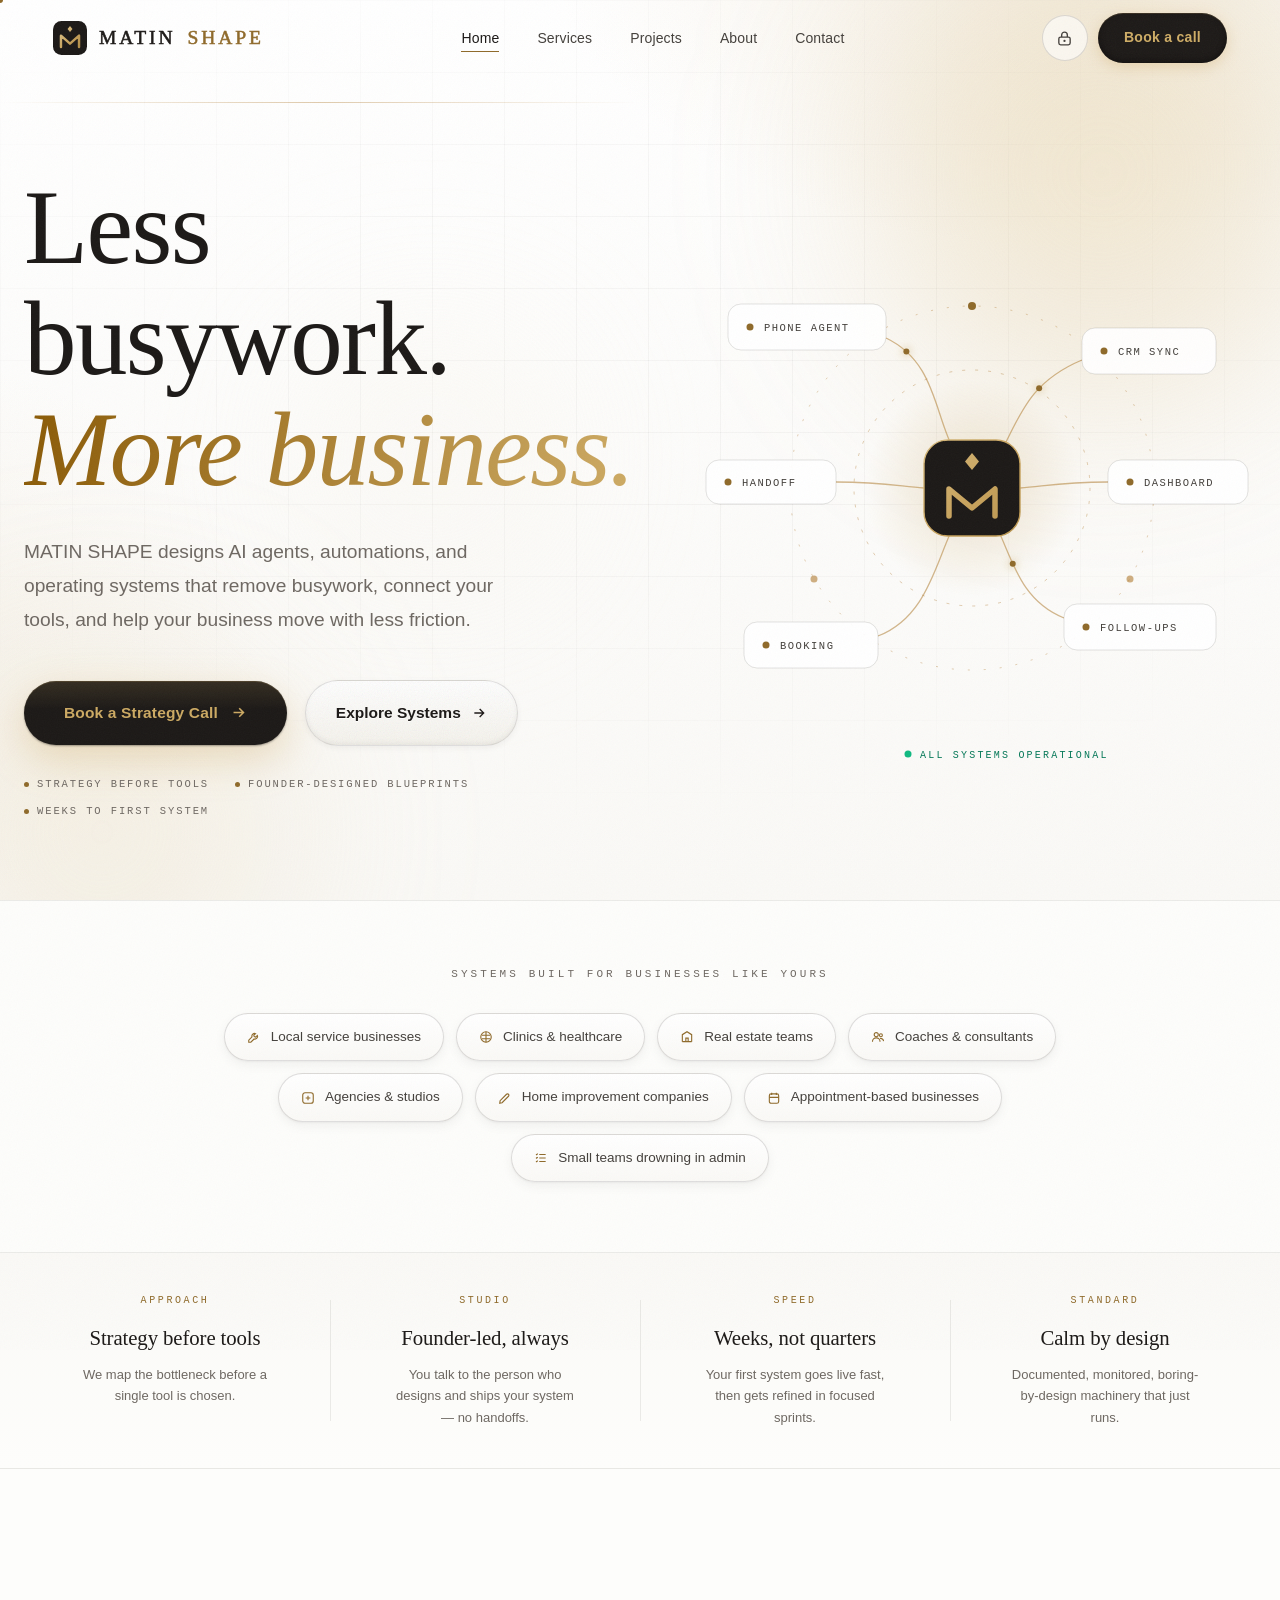
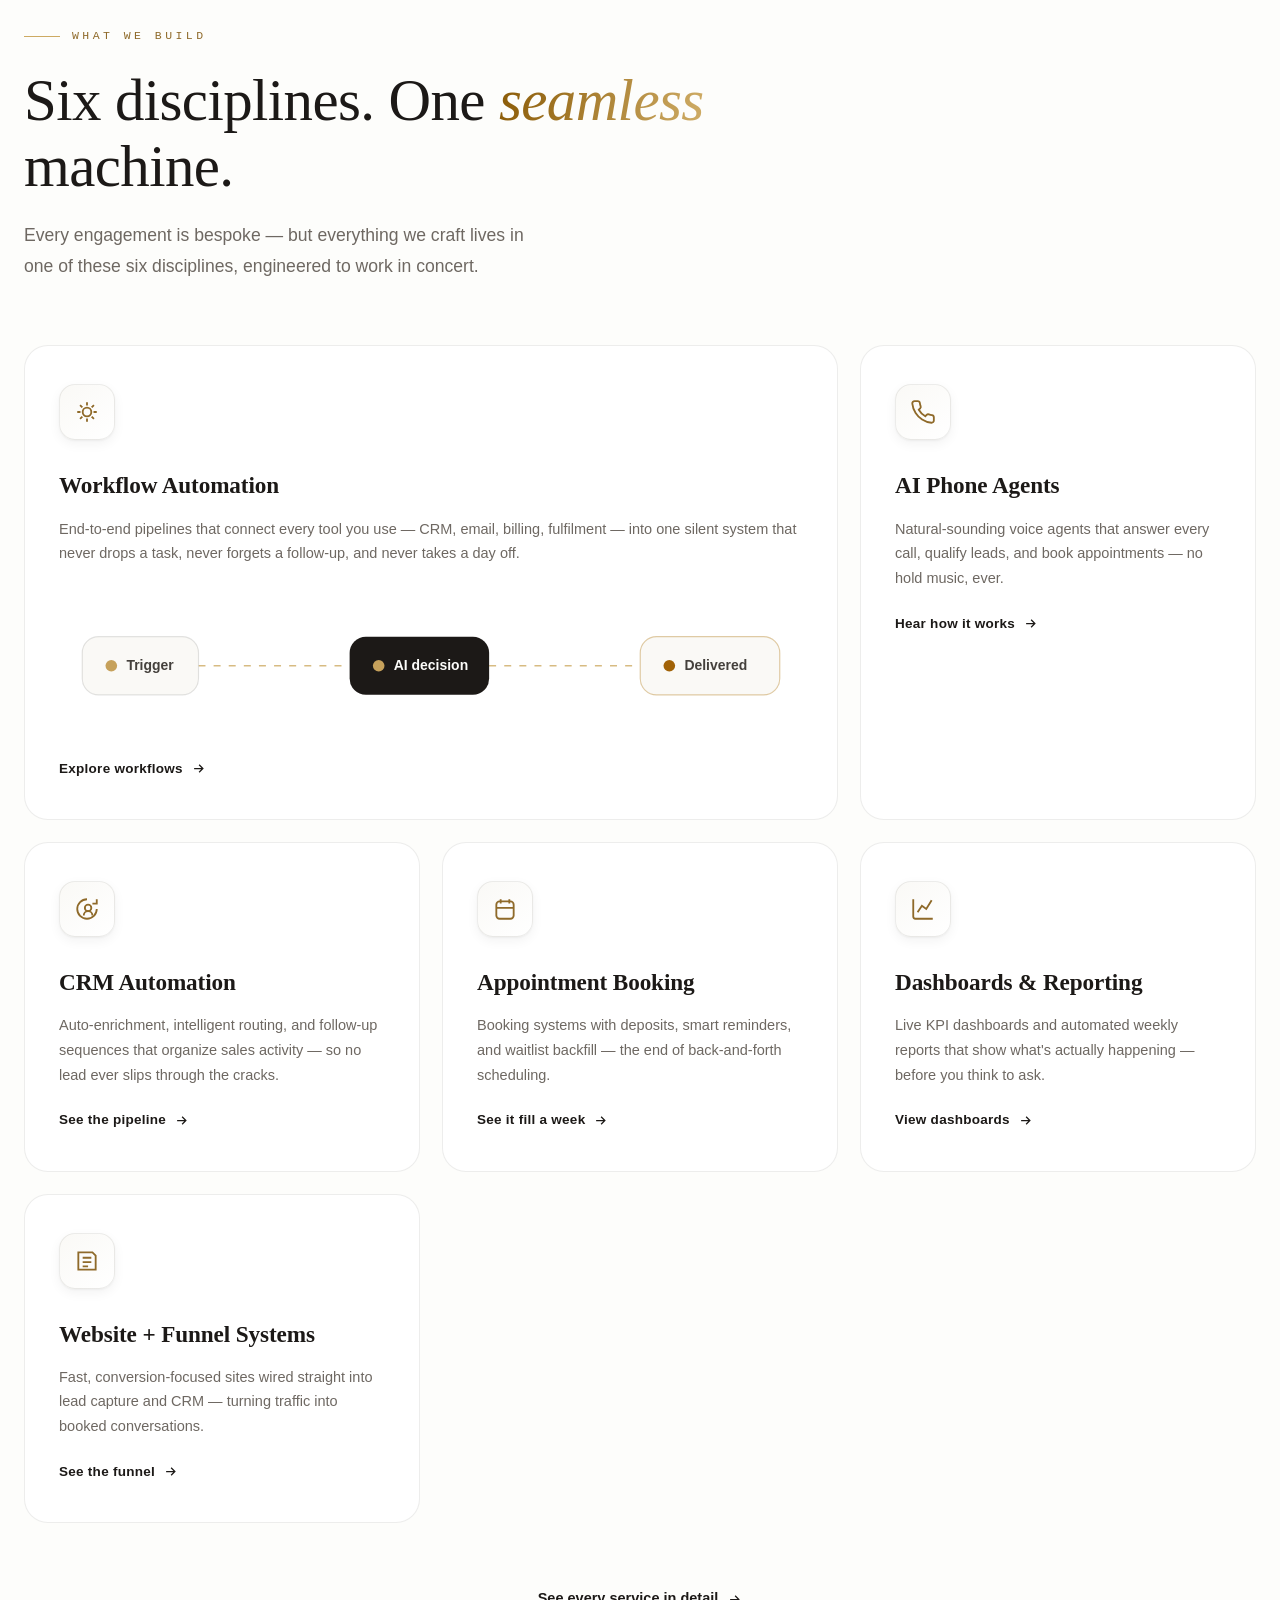
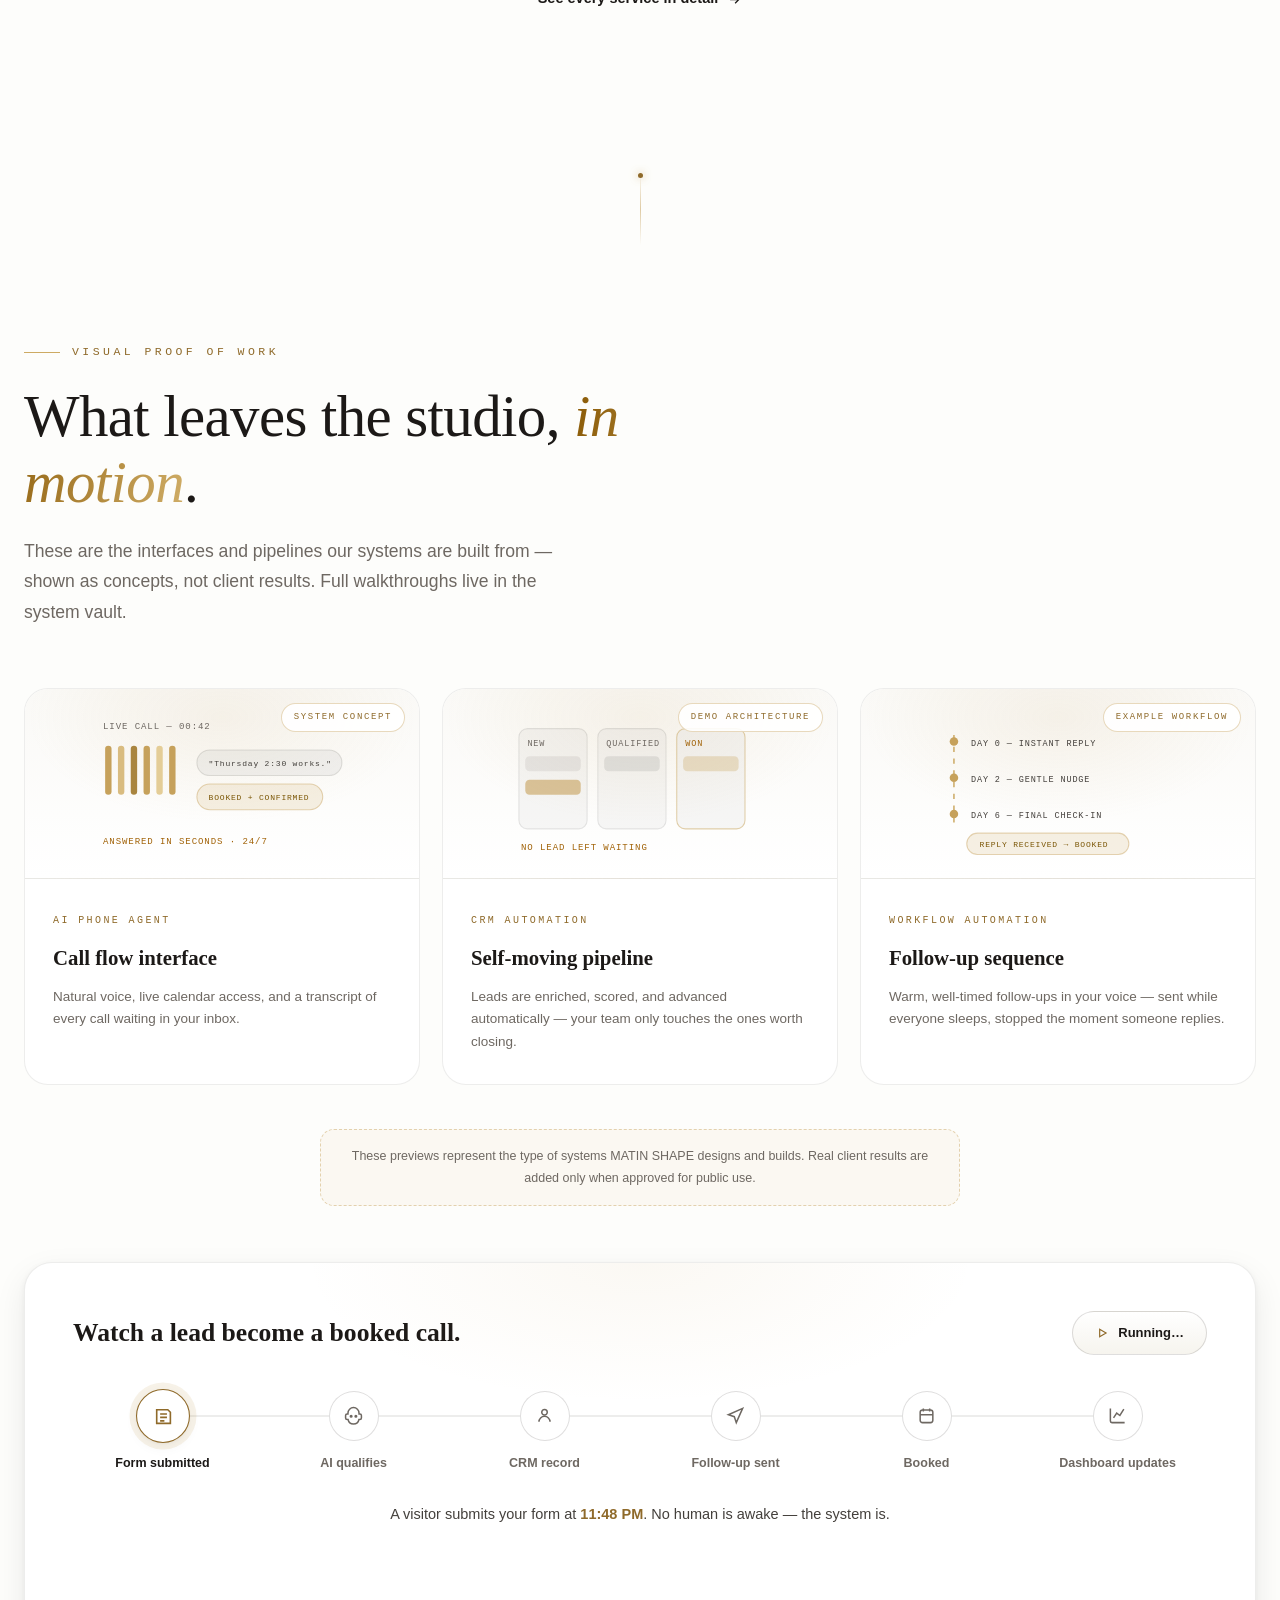
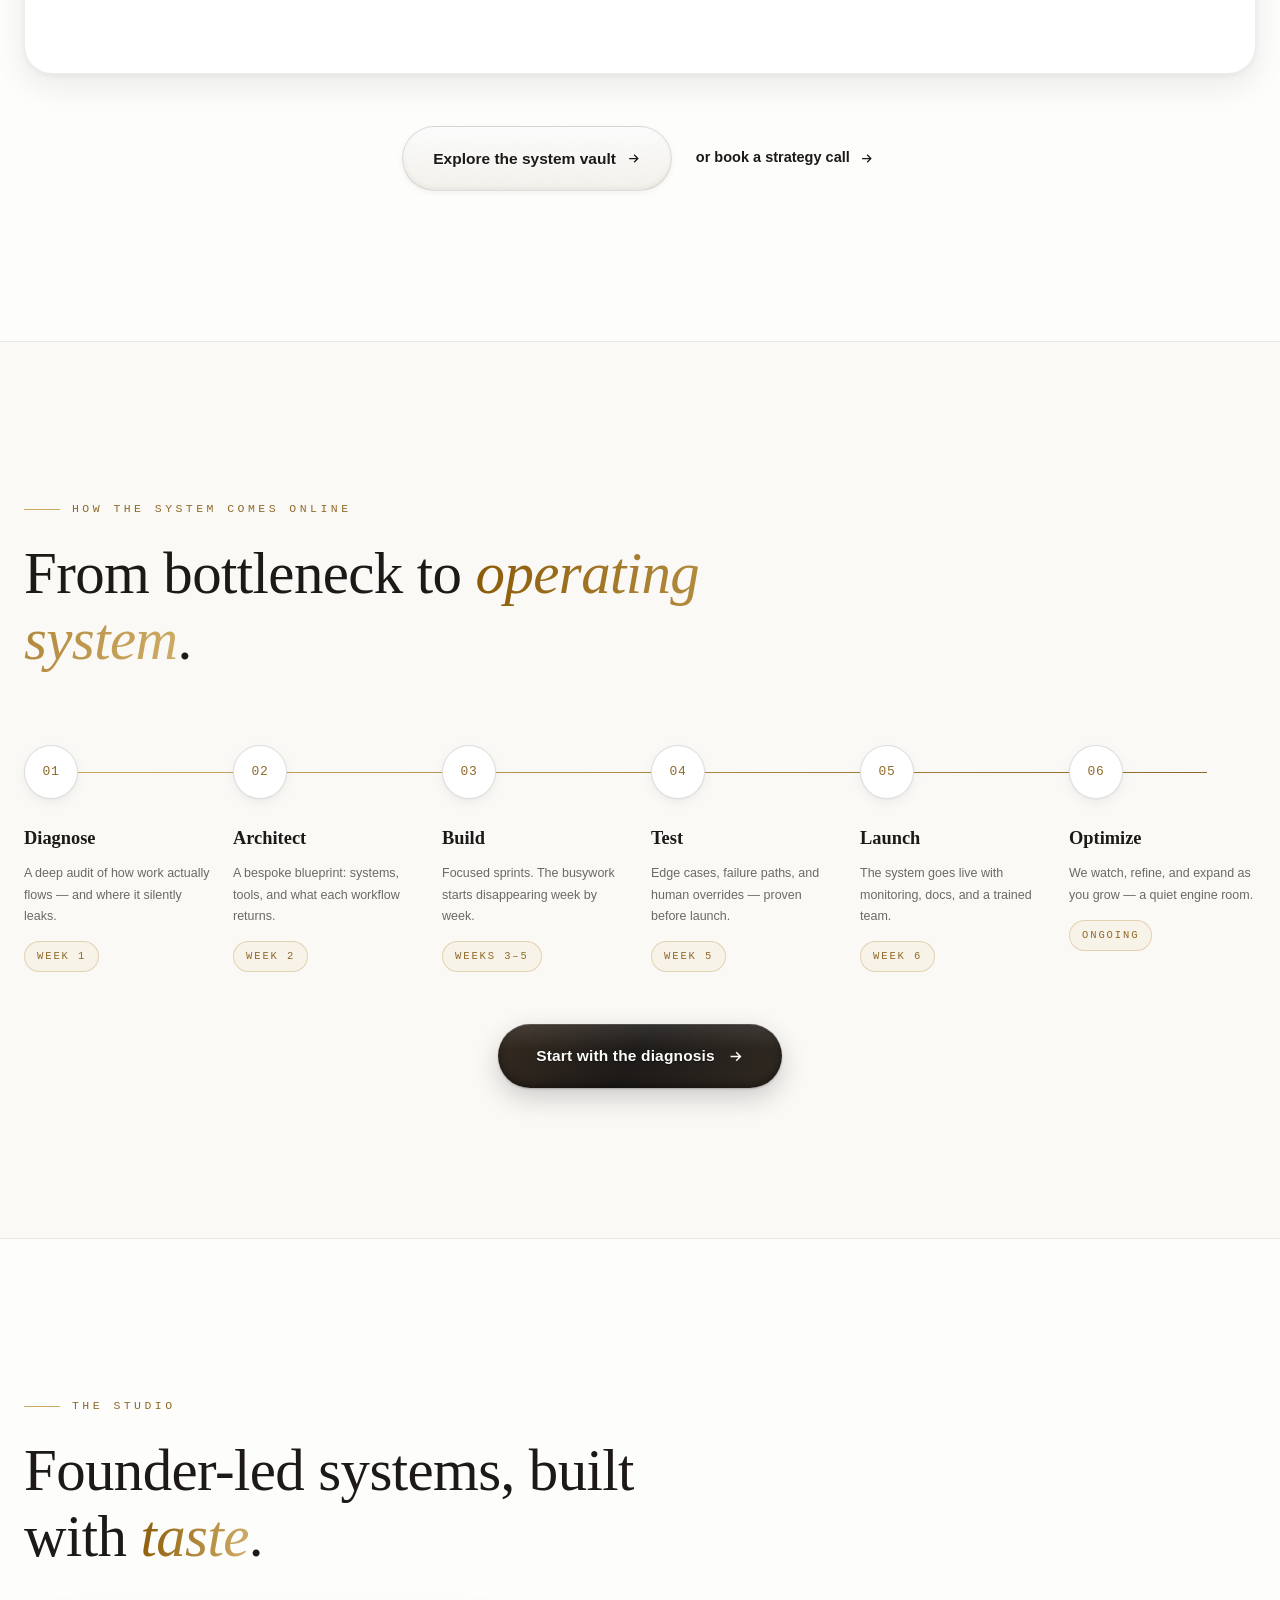
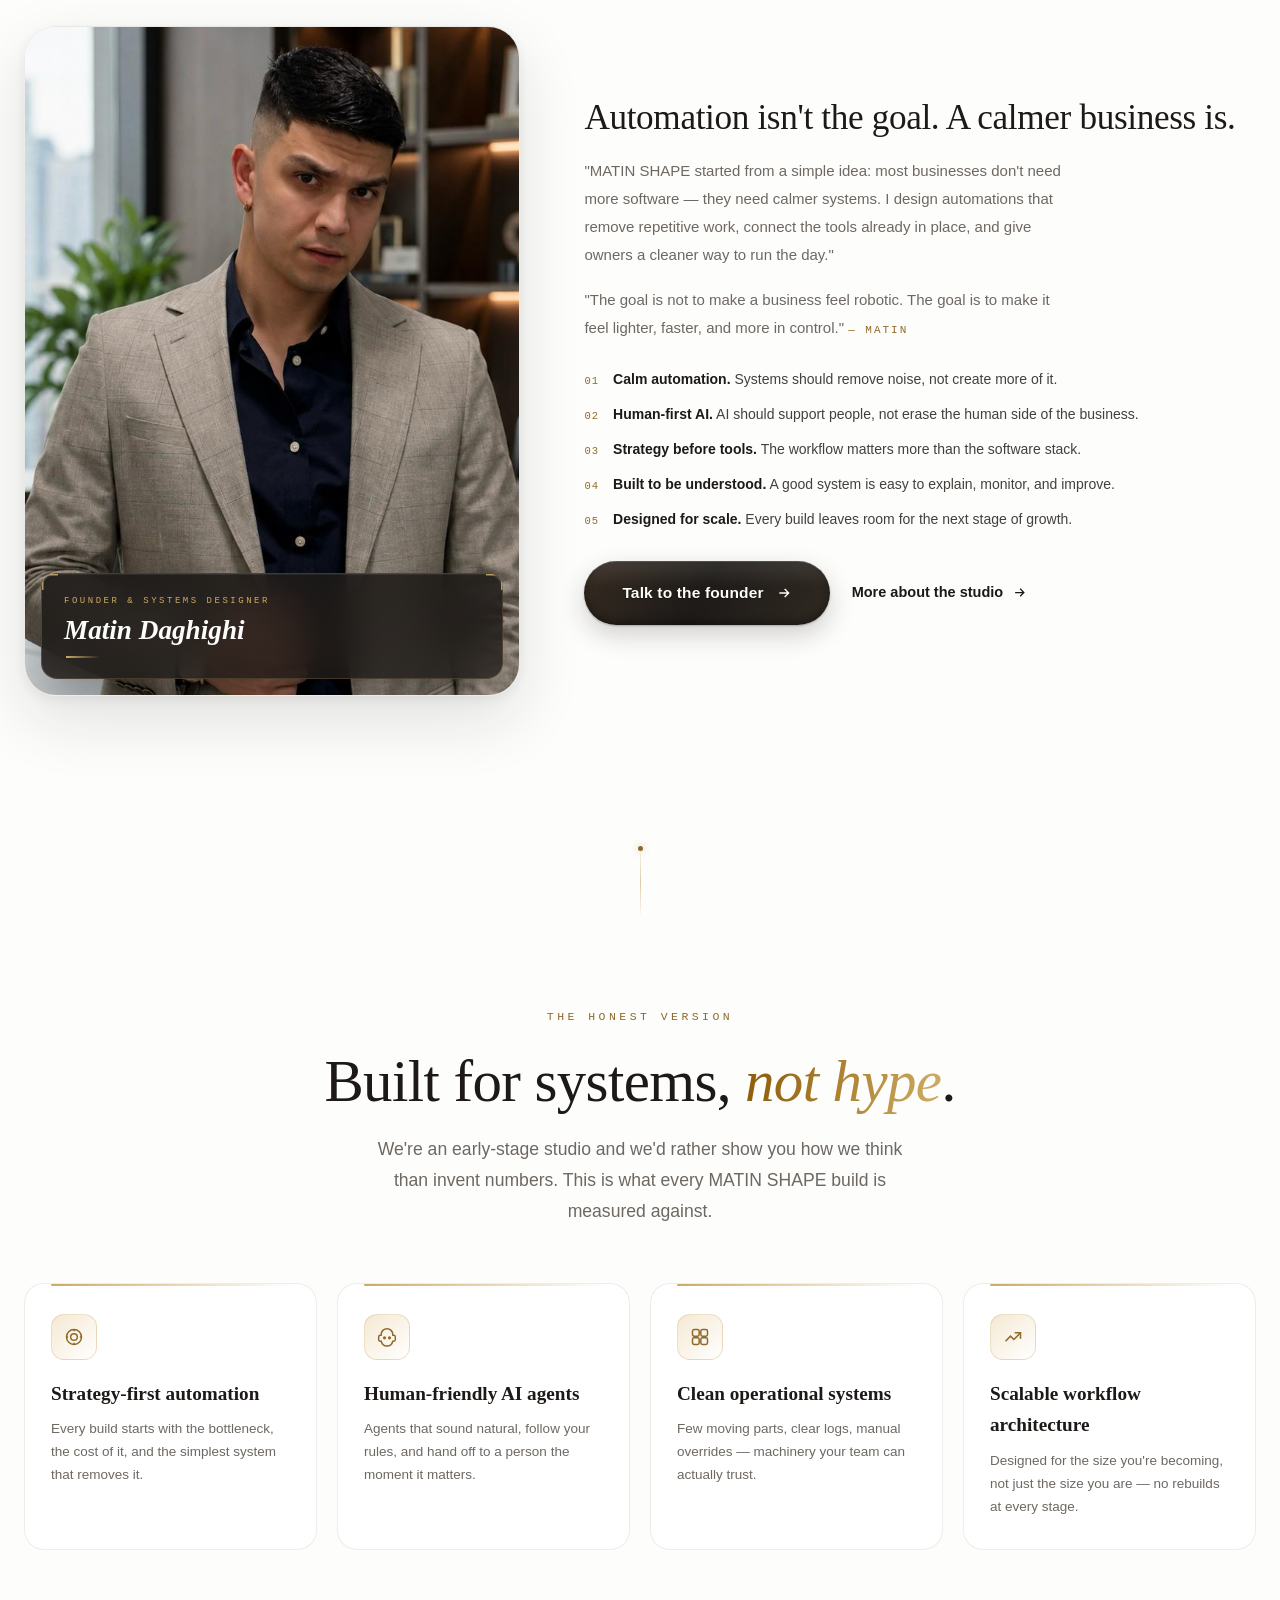
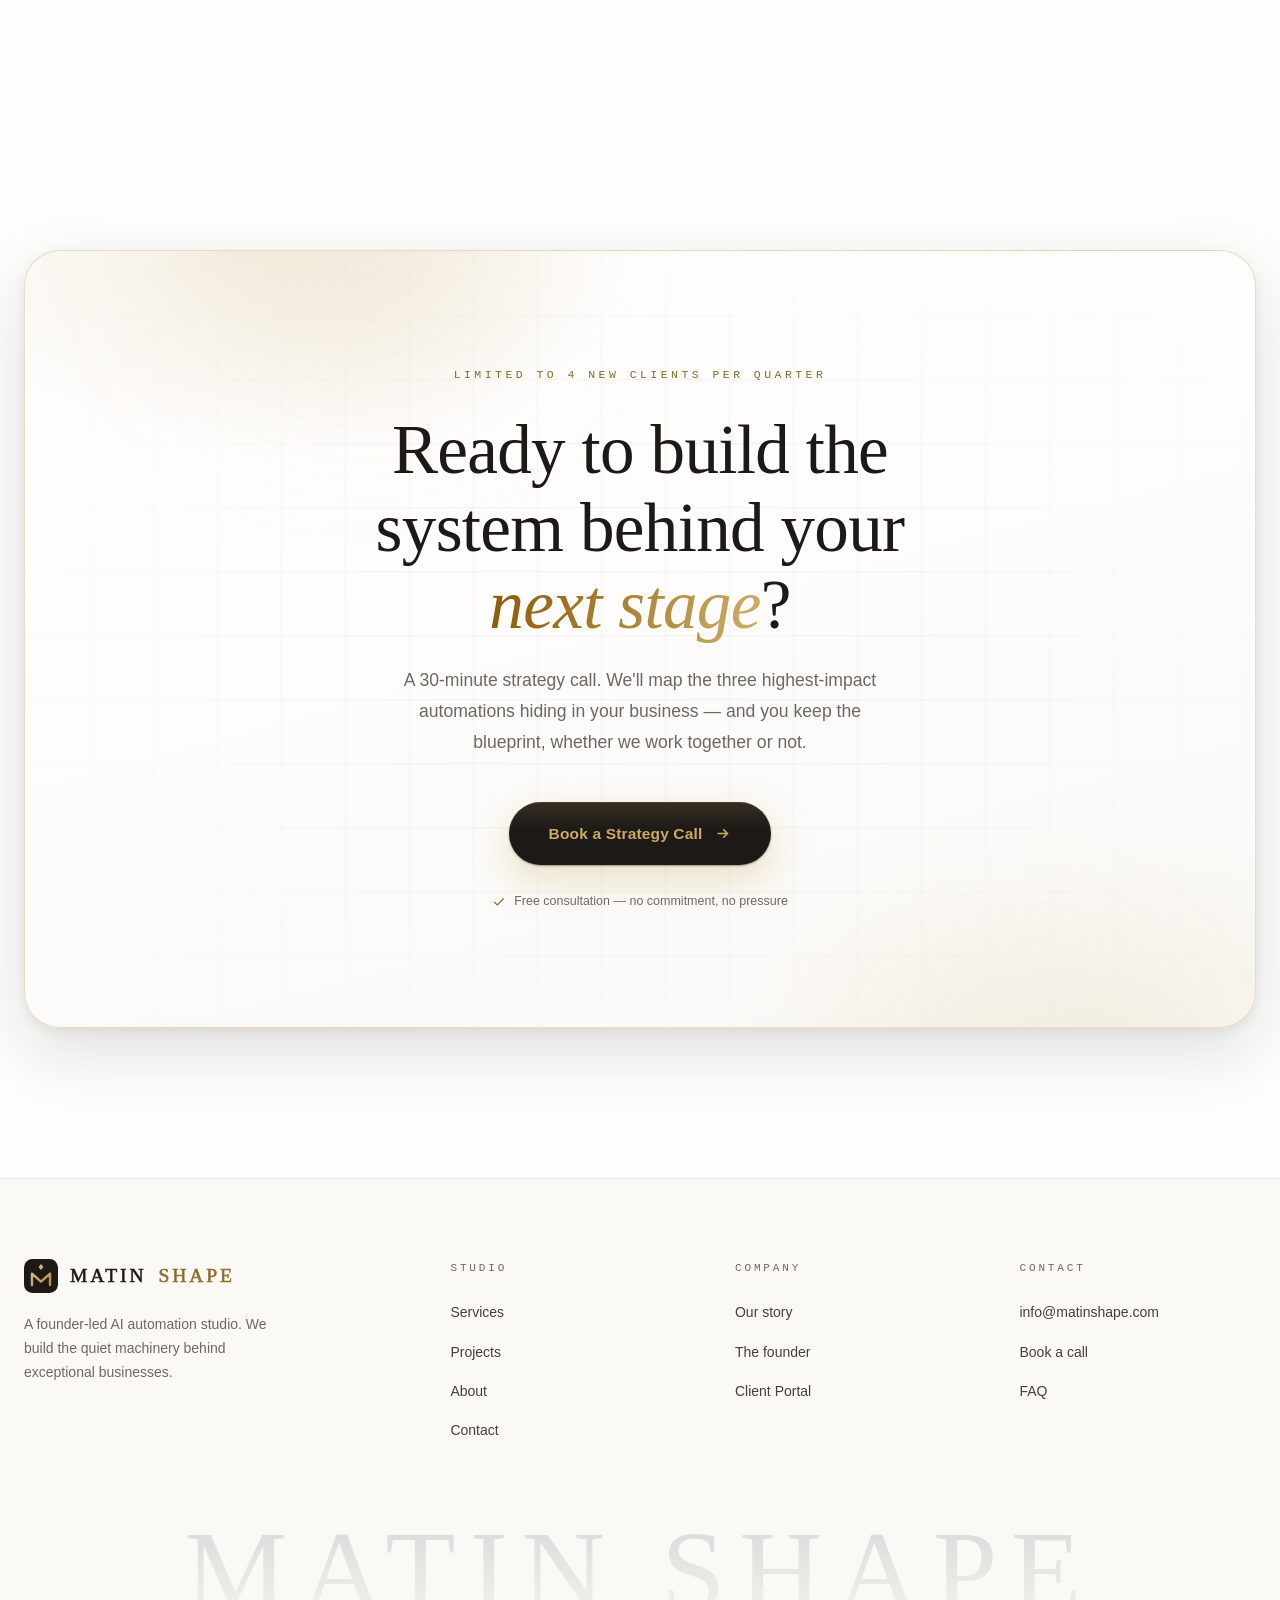
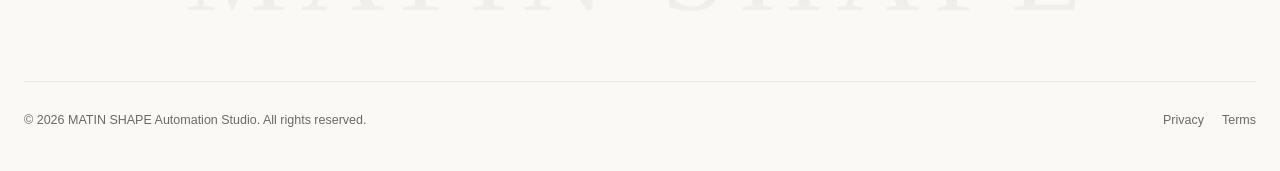
==== commit b0518a55: "Add files via upload" ====
--- a/index.html
+++ b/index.html
@@ -825,6 +825,7 @@
 </footer>
 
 <script src="assets/observe.js"></script>
+<script src="assets/cookies.js"></script>
 <script src="assets/main.js"></script>
 </body>
 </html>
--- a/assets/styles.css
+++ b/assets/styles.css
@@ -7,10 +7,10 @@
   --ink:           #1C1917;
   --ink-soft:      #44403C;
   --ink-mute:      #6E6862;
-  --gold:          #A16207;
-  --gold-bright:   #C6A15B;
-  --gold-pale:     #F3E9D2;
-  --gold-glow:     rgba(198, 161, 91, 0.35);
+  --gold:          #8F6A2A;
+  --gold-bright:   #CDAA63;
+  --gold-pale:     #F5E9D3;
+  --gold-glow:     rgba(205,170,99,.35);
   --border:        rgba(28, 25, 23, 0.08);
   --border-strong: rgba(28, 25, 23, 0.14);
   --glass:         rgba(255, 255, 255, 0.62);
@@ -18,7 +18,7 @@
   --shadow-sm:     0 1px 2px rgba(28,25,23,.04), 0 4px 12px rgba(28,25,23,.05);
   --shadow-md:     0 2px 6px rgba(28,25,23,.05), 0 12px 32px rgba(28,25,23,.08);
   --shadow-lg:     0 4px 12px rgba(28,25,23,.06), 0 24px 64px rgba(28,25,23,.12);
-  --shadow-gold:   0 8px 40px rgba(198,161,91,.28);
+  --shadow-gold:   0 8px 40px rgba(182, 123, 14, 0.28);
   --ease-luxe:     cubic-bezier(0.22, 1, 0.36, 1);
   --ease-soft:     cubic-bezier(0.4, 0, 0.2, 1);
   --font-display:  'Fraunces', Georgia, serif;
@@ -49,8 +49,9 @@
 ::selection { background: var(--gold-pale); color: var(--ink); }
 
 img, svg { display: block; }
+svg[hidden] { display: none; }
 a { color: inherit; text-decoration: none; }
-button { font-family: inherit; border: none; background: none; cursor: pointer; }
+button { font-family: inherit; border: none; background: none; cursor: pointer; -webkit-appearance: none; appearance: none; }
 input, textarea, select { font-family: inherit; }
 
 .skip-link {
@@ -345,7 +346,6 @@
   padding: 19px 38px;
   border-radius: 100px;
   overflow: hidden;
-  isolation: isolate;
   background:
     linear-gradient(180deg, rgba(255,255,255,.10), rgba(255,255,255,0) 40%),
     linear-gradient(120deg, #33291F, #1C1917 48%, #2E2820);
@@ -355,7 +355,6 @@
     0 1px 2px rgba(28,25,23,.25),
     0 10px 26px rgba(28,25,23,.20);
   transition: transform .45s var(--ease-luxe), box-shadow .45s;
-  will-change: transform;
   cursor: pointer;
   text-shadow: 0 1px 1px rgba(0,0,0,.45);
 }
@@ -396,53 +395,50 @@
 .btn-primary svg { transition: transform .4s var(--ease-luxe); }
 .btn-primary:hover svg { transform: translateX(5px); }
 
-/* -- Gold: brushed metal -- */
+/* -- Espresso ink: inverted, native to theme -- */
 .btn-gold {
   position: relative;
   display: inline-flex; align-items: center; justify-content: center; gap: 12px;
-  color: #33240A;
+  color: var(--gold-bright);
   font-size: 15.5px; font-weight: 700;
   letter-spacing: .01em;
   padding: 19px 40px;
   border-radius: 100px;
   overflow: hidden;
-  isolation: isolate;
-  background:
-    linear-gradient(180deg, rgba(255,247,220,.9) 0%, rgba(255,255,255,0) 44%),
-    linear-gradient(168deg, #F8DB92 0%, #ECBB55 42%, #DDA831 70%, #EFC66E 100%);
+  background: var(--ink);
   box-shadow:
-    inset 0 1px 0 rgba(255,250,228,.9),
-    inset 0 -3px 7px rgba(146,96,12,.35),
-    0 1px 2px rgba(146,96,12,.26),
-    0 12px 38px rgba(228,170,58,.42);
-  transition: transform .45s var(--ease-luxe), box-shadow .45s;
-  will-change: transform;
+    inset 0 1px 0 rgba(205,170,99,.16),
+    0 1px 2px rgba(28,25,23,.4),
+    0 14px 38px var(--gold-glow);
+  transition: transform .45s var(--ease-luxe), box-shadow .45s, background .3s;
   cursor: pointer;
-  text-shadow: 0 1px 0 rgba(255,246,214,.65);
 }
 .btn-gold::before {
   content: '';
   position: absolute; inset: 0;
-  background: linear-gradient(180deg, rgba(255,255,255,.28) 0%, rgba(255,255,255,0) 30%, rgba(146,96,12,.12) 100%);
+  background: linear-gradient(180deg, rgba(205,170,99,.14) 0%, rgba(205,170,99,0) 45%);
   pointer-events: none;
   z-index: 1;
 }
 .btn-gold::after {
   content: '';
   position: absolute; inset: 0;
-  background: linear-gradient(110deg, transparent 30%, rgba(255,255,255,.65) 50%, transparent 70%);
+  background: linear-gradient(110deg, transparent 30%, rgba(205,170,99,.3) 50%, transparent 70%);
   transform: translateX(-120%) skewX(-8deg);
   transition: transform .8s var(--ease-luxe);
   z-index: 2;
 }
 .btn-gold:hover::after { transform: translateX(120%) skewX(-8deg); }
-.btn-gold:hover { box-shadow: inset 0 1px 0 rgba(255,250,228,.95), inset 0 -3px 7px rgba(146,96,12,.35), 0 3px 6px rgba(146,96,12,.24), 0 18px 58px rgba(228,170,58,.55); }
+.btn-gold:hover {
+  background: #2A2523;
+  box-shadow: inset 0 1px 0 rgba(205,170,99,.22), 0 3px 6px rgba(28,25,23,.36), 0 20px 58px rgba(205,170,99,.5);
+}
 .btn-gold:active {
   transform: scale(.965) !important;
   box-shadow:
-    inset 0 3px 9px rgba(146,96,12,.4),
-    inset 0 -1px 0 rgba(255,250,228,.4),
-    0 2px 10px rgba(228,170,58,.32);
+    inset 0 2px 6px rgba(0,0,0,.45),
+    inset 0 -1px 0 rgba(205,170,99,.12),
+    0 2px 10px var(--gold-glow);
   transition-duration: .08s;
 }
 .btn-gold > span, .btn-gold > svg { position: relative; z-index: 3; }
@@ -459,7 +455,6 @@
   border-radius: 100px;
   border: 1px solid var(--border-strong);
   overflow: hidden;
-  isolation: isolate;
   background:
     linear-gradient(180deg, #FFFFFF, #F6F4EE);
   box-shadow:
@@ -500,23 +495,20 @@
 /* -- Nav CTA (compact primary) -- */
 .nav-cta {
   display: inline-flex; align-items: center; gap: 10px;
-  color: #fff;
+  color: var(--gold-bright);
   padding: 13px 26px;
   border-radius: 100px;
   font-size: 14px; font-weight: 600;
   letter-spacing: .02em;
   position: relative; overflow: hidden;
-  isolation: isolate;
-  background:
-    linear-gradient(180deg, rgba(255,255,255,.10), rgba(255,255,255,0) 40%),
-    linear-gradient(120deg, #33291F, #1C1917 48%, #2E2820);
+  background: var(--ink);
   box-shadow:
-    inset 0 1px 0 rgba(255,255,255,.14),
+    inset 0 1px 0 rgba(205,170,99,.16),
     inset 0 -2px 6px rgba(0,0,0,.4),
-    0 4px 14px rgba(28,25,23,.16);
-  transition: box-shadow .4s, transform .4s var(--ease-luxe);
+    0 4px 14px var(--gold-glow);
+  transition: box-shadow .4s, transform .4s var(--ease-luxe), background .3s;
   cursor: pointer;
-  text-shadow: 0 1px 1px rgba(0,0,0,.4);
+  text-shadow: none;
 }
 .nav-cta::before {
   content: '';
@@ -529,12 +521,12 @@
 .nav-cta::after {
   content: '';
   position: absolute; inset: 0;
-  background: linear-gradient(110deg, transparent 30%, rgba(198,161,91,.45) 50%, transparent 70%);
+  background: linear-gradient(110deg, transparent 30%, rgba(205,170,99,.3) 50%, transparent 70%);
   transform: translateX(-110%) skewX(-8deg);
   transition: transform .8s var(--ease-luxe);
 }
 .nav-cta:hover::after { transform: translateX(110%) skewX(-8deg); }
-.nav-cta:hover { box-shadow: inset 0 1px 0 rgba(255,255,255,.16), inset 0 -2px 6px rgba(0,0,0,.4), 0 8px 26px rgba(198,161,91,.30); }
+.nav-cta:hover { background: #2A2523; box-shadow: inset 0 1px 0 rgba(205,170,99,.22), inset 0 -2px 6px rgba(0,0,0,.4), 0 8px 26px rgba(205,170,99,.5); }
 .nav-cta:active { transform: scale(.96); transition-duration: .08s; }
 
 /* -- Ripple (added via JS) -- */
@@ -681,7 +673,7 @@
   font-size: clamp(2.9rem, 8.2vw, 6.7rem);
   line-height: 1.06;
   letter-spacing: -0.015em;
-  margin: 36px auto 0;
+  margin: 16px auto 0;
   max-width: 20ch;
 }
 .hero h1 .line {
@@ -814,36 +806,6 @@
 .fc-task svg { flex-shrink: 0; }
 .fc-task.done { opacity: .55; text-decoration: line-through; }
 
-.hero-scroll {
-  position: absolute; bottom: 26px; left: 50%;
-  transform: translateX(-50%);
-  display: flex; flex-direction: column; align-items: center; gap: 10px;
-  font-family: var(--font-mono);
-  font-size: 10px; letter-spacing: .3em;
-  text-transform: uppercase;
-  color: var(--ink-mute);
-  opacity: 0;
-  animation: rise 1s var(--ease-luxe) 2.7s forwards;
-  z-index: 2;
-}
-.hero-scroll .wheel {
-  width: 1px; height: 44px;
-  background: var(--border-strong);
-  position: relative;
-  overflow: hidden;
-}
-.hero-scroll .wheel::after {
-  content: '';
-  position: absolute; top: 0; left: 0;
-  width: 100%; height: 40%;
-  background: var(--gold);
-  animation: wheel-drop 1.8s var(--ease-soft) infinite;
-}
-@keyframes wheel-drop {
-  0% { transform: translateY(-100%); }
-  100% { transform: translateY(260%); }
-}
-
 /* ============================================================
    Logo marquee
    ============================================================ */
@@ -1628,6 +1590,18 @@
   box-shadow: 0 0 0 4px rgba(198,161,91,.14);
 }
 .form-group textarea { resize: vertical; min-height: 130px; }
+.password-field { position: relative; }
+.password-field input { padding-right: 46px; }
+.password-toggle {
+  position: absolute; top: 50%; right: 5px; transform: translateY(-50%);
+  width: 36px; height: 36px;
+  display: flex; align-items: center; justify-content: center;
+  border-radius: 8px;
+  color: var(--ink-mute);
+  transition: color .2s, background .2s;
+}
+.password-toggle:hover { color: var(--ink); background: rgba(28,25,23,.05); }
+.password-toggle:focus-visible { outline: 2px solid var(--gold-bright); outline-offset: 1px; }
 .form-hint { font-size: 12px; color: var(--ink-mute); margin-top: 6px; }
 .form-success {
   display: none;
@@ -1876,7 +1850,6 @@
   .hero-ctas { flex-direction: column; width: 100%; }
   .hero-ctas .btn-primary, .hero-ctas .btn-ghost { width: 100%; }
   .footer-top { grid-template-columns: 1fr; gap: 38px; }
-  .hero-scroll { display: none; }
   .form-row { grid-template-columns: 1fr; }
   .team-grid { grid-template-columns: 1fr; }
   .values-grid { grid-template-columns: 1fr; }
@@ -1894,7 +1867,7 @@
   }
   html { scroll-behavior: auto; }
   .preloader { display: none; }
-  .hero-sub, .hero-ctas, .hero-scroll, .float-card { opacity: 1; transform: none; }
+  .hero-sub, .hero-ctas, .float-card { opacity: 1; transform: none; }
   .hero h1 .line > span { transform: none; }
   .reveal { opacity: 1; transform: none; }
   .marquee-track, .t-track { animation: none; flex-wrap: wrap; width: auto; justify-content: center; }
--- a/assets/enhance.css
+++ b/assets/enhance.css
@@ -591,52 +591,60 @@
 .founder-mark.has-photo .fm-plate { opacity: 1; }
 .fm-plate {
   position: absolute; left: 16px; right: 16px; bottom: 16px;
-  padding: 17px 22px 19px;
-  border-radius: 18px;
-  background: linear-gradient(180deg, rgba(255,255,255,.80), rgba(255,255,255,.92));
-  backdrop-filter: blur(16px) saturate(1.25);
-  -webkit-backdrop-filter: blur(16px) saturate(1.25);
-  border: 1px solid rgba(255,255,255,.78);
-  outline: 1px solid var(--border);
-  box-shadow: 0 12px 34px rgba(28,25,23,.12);
+  padding: 20px 22px;
+  border-radius: 16px;
+  background:
+    linear-gradient(90deg, rgba(198,161,91,.9) 16px, transparent 16px) top left / 16px 1.5px no-repeat,
+    linear-gradient(180deg, rgba(198,161,91,.9) 16px, transparent 16px) top left / 1.5px 16px no-repeat,
+    linear-gradient(270deg, rgba(198,161,91,.9) 16px, transparent 16px) top right / 16px 1.5px no-repeat,
+    linear-gradient(180deg, rgba(198,161,91,.9) 16px, transparent 16px) top right / 1.5px 16px no-repeat,
+    linear-gradient(165deg, rgba(28,25,23,.92), rgba(28,25,23,.78));
+  backdrop-filter: blur(18px) saturate(1.3);
+  -webkit-backdrop-filter: blur(18px) saturate(1.3);
+  border: 1px solid rgba(205,170,99,.22);
+  box-shadow: 0 18px 44px rgba(0,0,0,.26), inset 0 1px 0 rgba(255,255,255,.06);
   text-align: left;
   opacity: 0;
   transition: opacity .8s var(--ease-luxe) .2s;
   z-index: 2;
   overflow: hidden;
 }
-.fm-plate::before {
-  content: '';
-  position: absolute; top: 0; left: 22px; right: 22px; height: 1px;
-  background: linear-gradient(90deg, transparent, var(--gold-bright), transparent);
-}
 .fm-plate .fm-eyebrow {
   display: flex; align-items: center; gap: 8px;
   font-family: var(--font-mono);
   font-size: 9px; letter-spacing: .28em;
   text-transform: uppercase;
-  color: var(--gold);
-  margin-bottom: 7px;
+  color: var(--gold-bright);
+  margin-bottom: 8px;
 }
 .fm-plate .fm-eyebrow svg { color: var(--gold-bright); flex-shrink: 0; }
 .fm-plate b {
   display: block;
-  font-family: var(--font-brand);
-  font-weight: 400;
-  font-size: 2.05rem;
-  letter-spacing: .05em;
-  line-height: 1;
-  color: var(--ink);
-  -webkit-text-stroke: .25px currentColor;
+  position: relative;
+  font-family: var(--font-display);
+  font-style: italic;
+  font-weight: 600;
+  font-size: 1.7rem;
+  letter-spacing: 0;
+  line-height: 1.05;
+  padding-bottom: 13px;
+  color: #FDFDFB;
+}
+.fm-plate b::after {
+  content: '';
+  position: absolute; left: 2px; bottom: 0;
+  width: 34px; height: 2px;
+  background: linear-gradient(90deg, var(--gold-bright), transparent);
 }
 .founder-mark svg { width: 108px; height: 108px; position: relative; }
 .founder-mark .fm-name {
-  font-family: var(--font-brand);
-  font-size: 1.9rem;
-  letter-spacing: .2em;
+  font-family: var(--font-display);
+  font-style: italic;
+  font-weight: 600;
+  font-size: 1.5rem;
+  letter-spacing: .01em;
+  position: relative;
   color: var(--ink);
-  position: relative;
-  -webkit-text-stroke: .4px currentColor;
 }
 .founder-mark .fm-role {
   font-family: var(--font-mono);
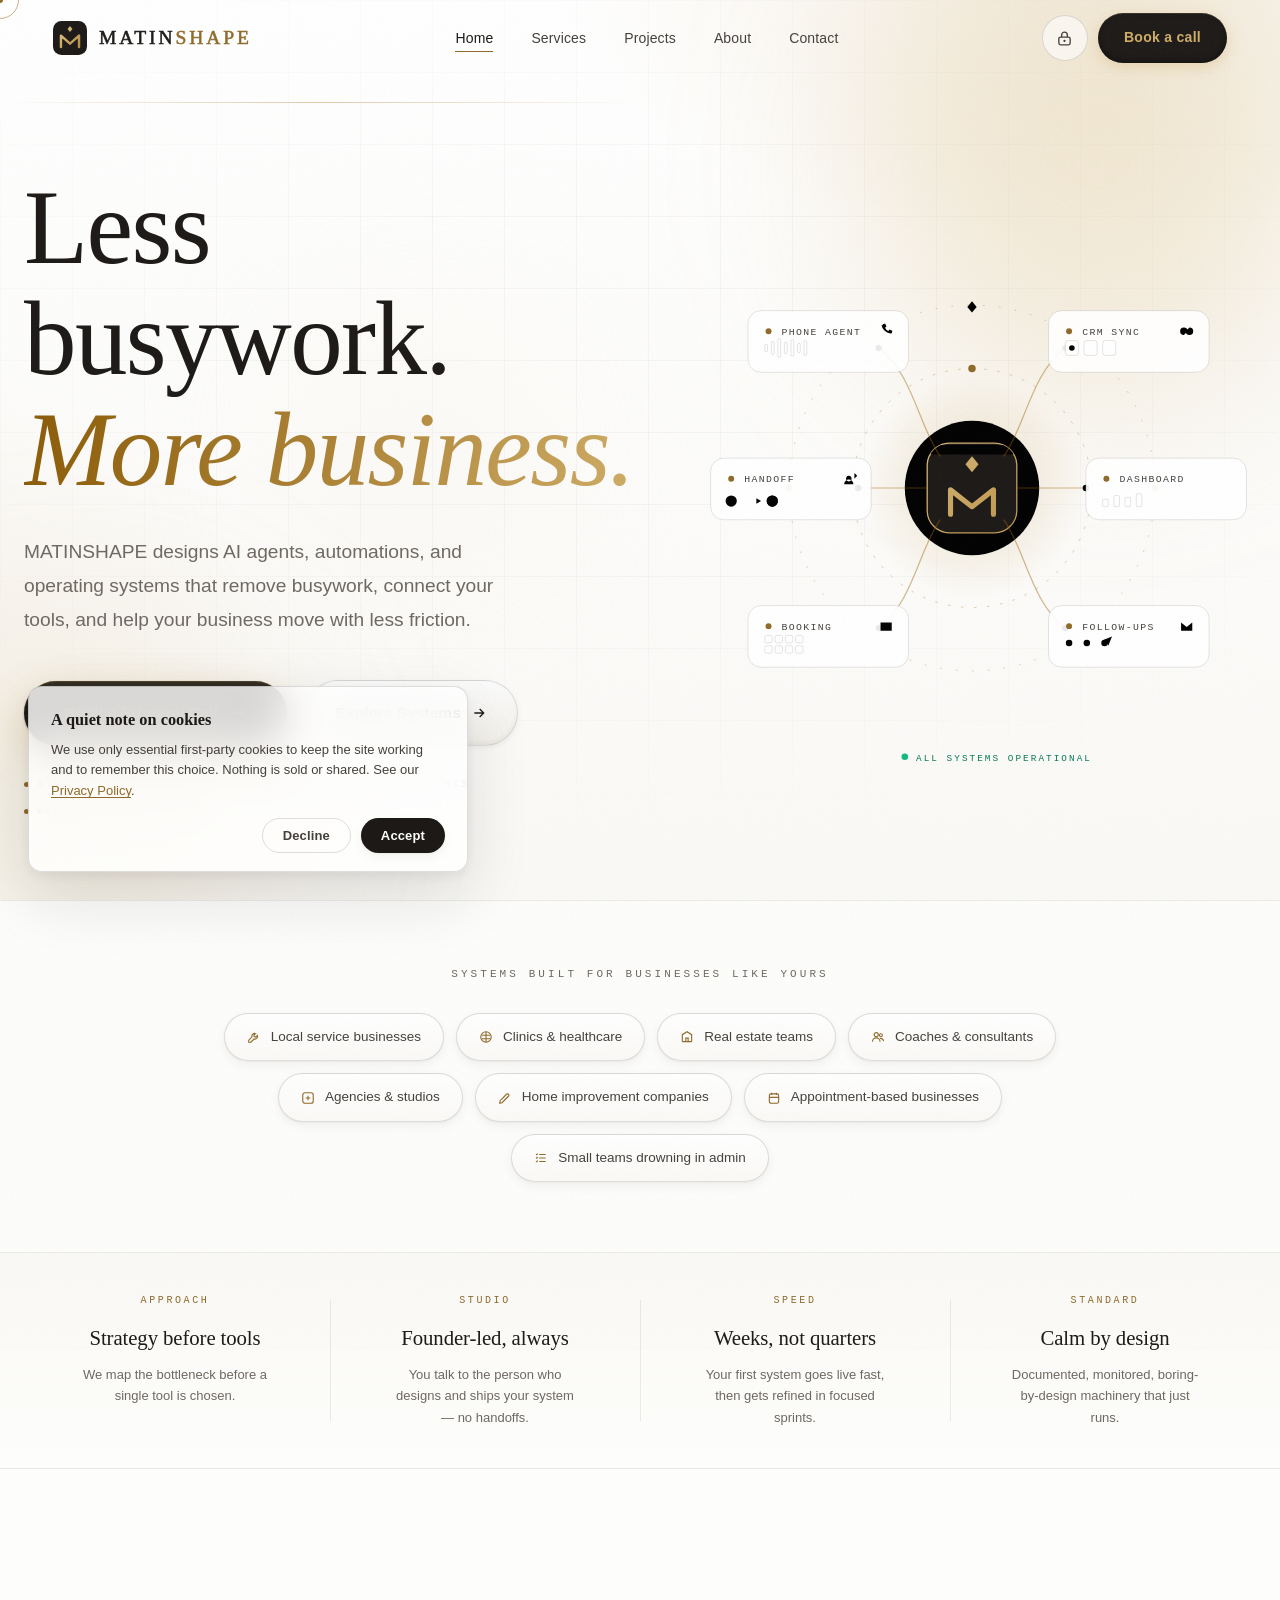
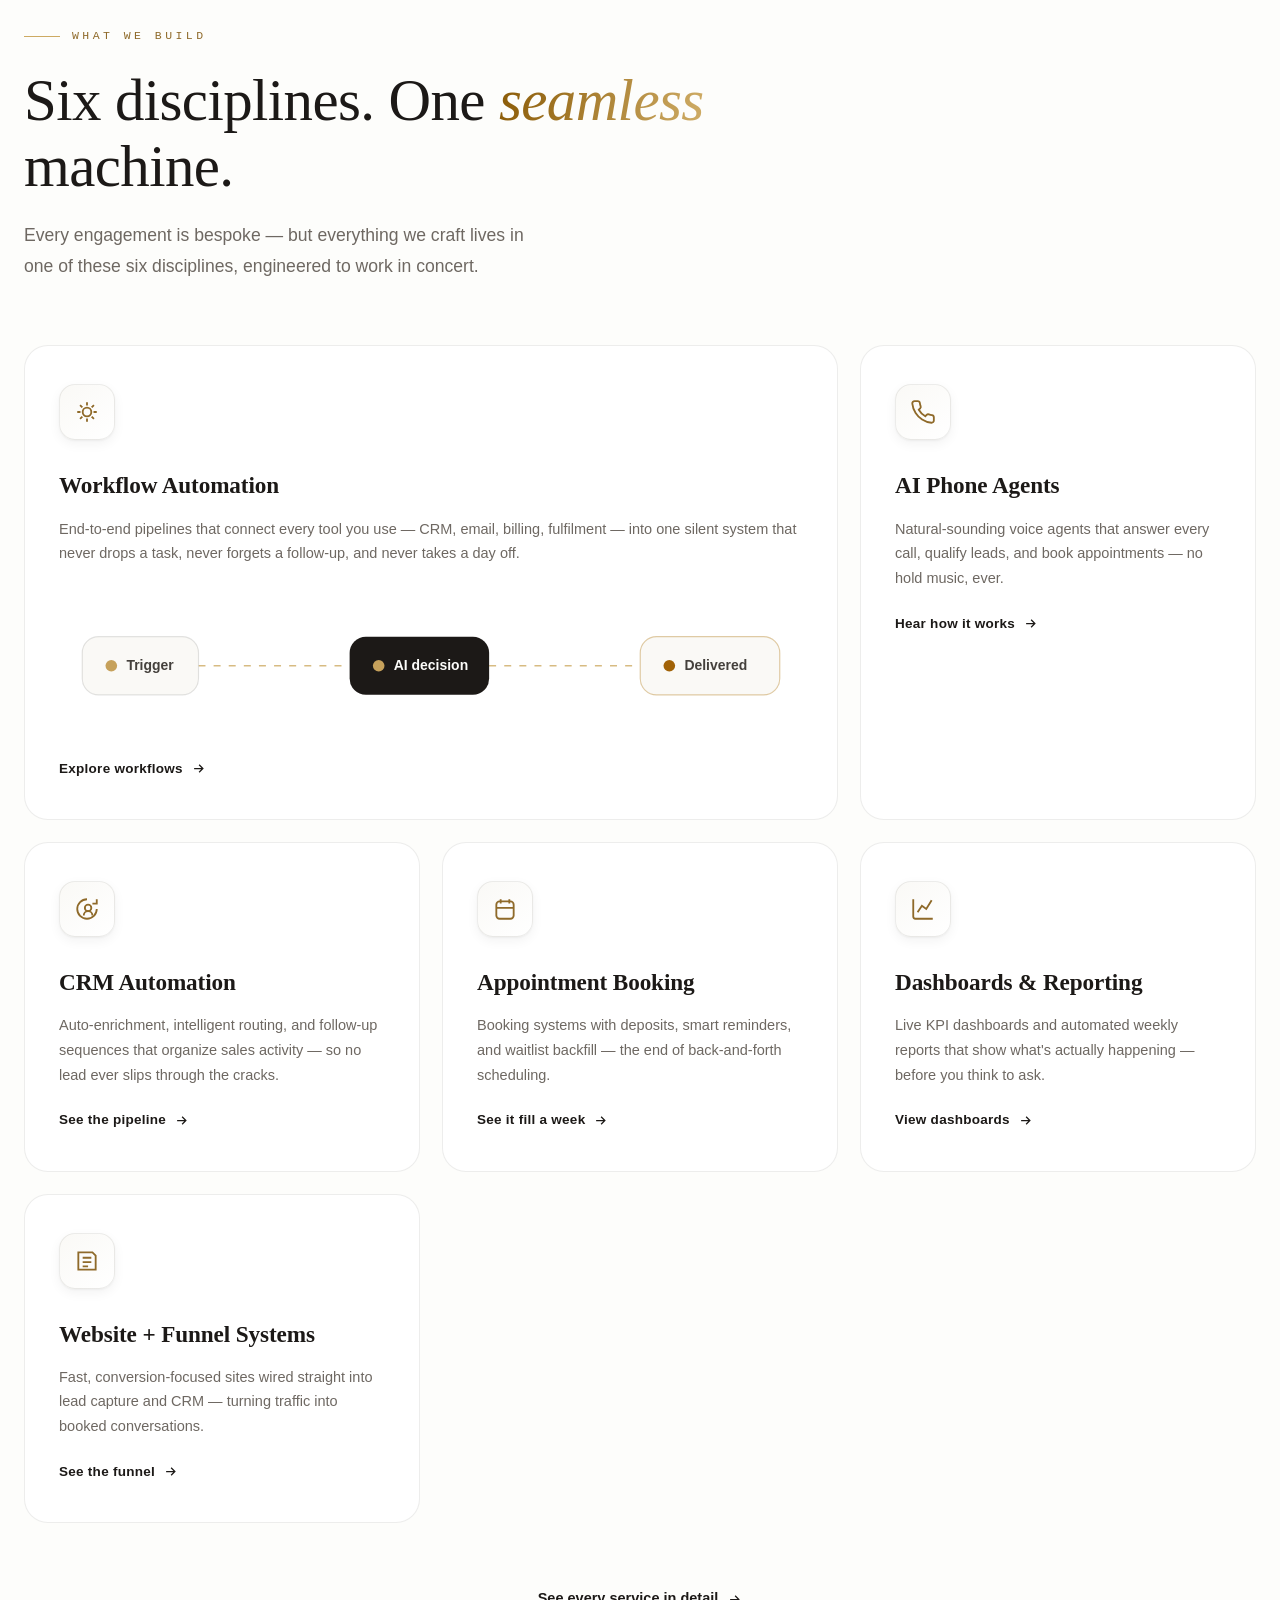
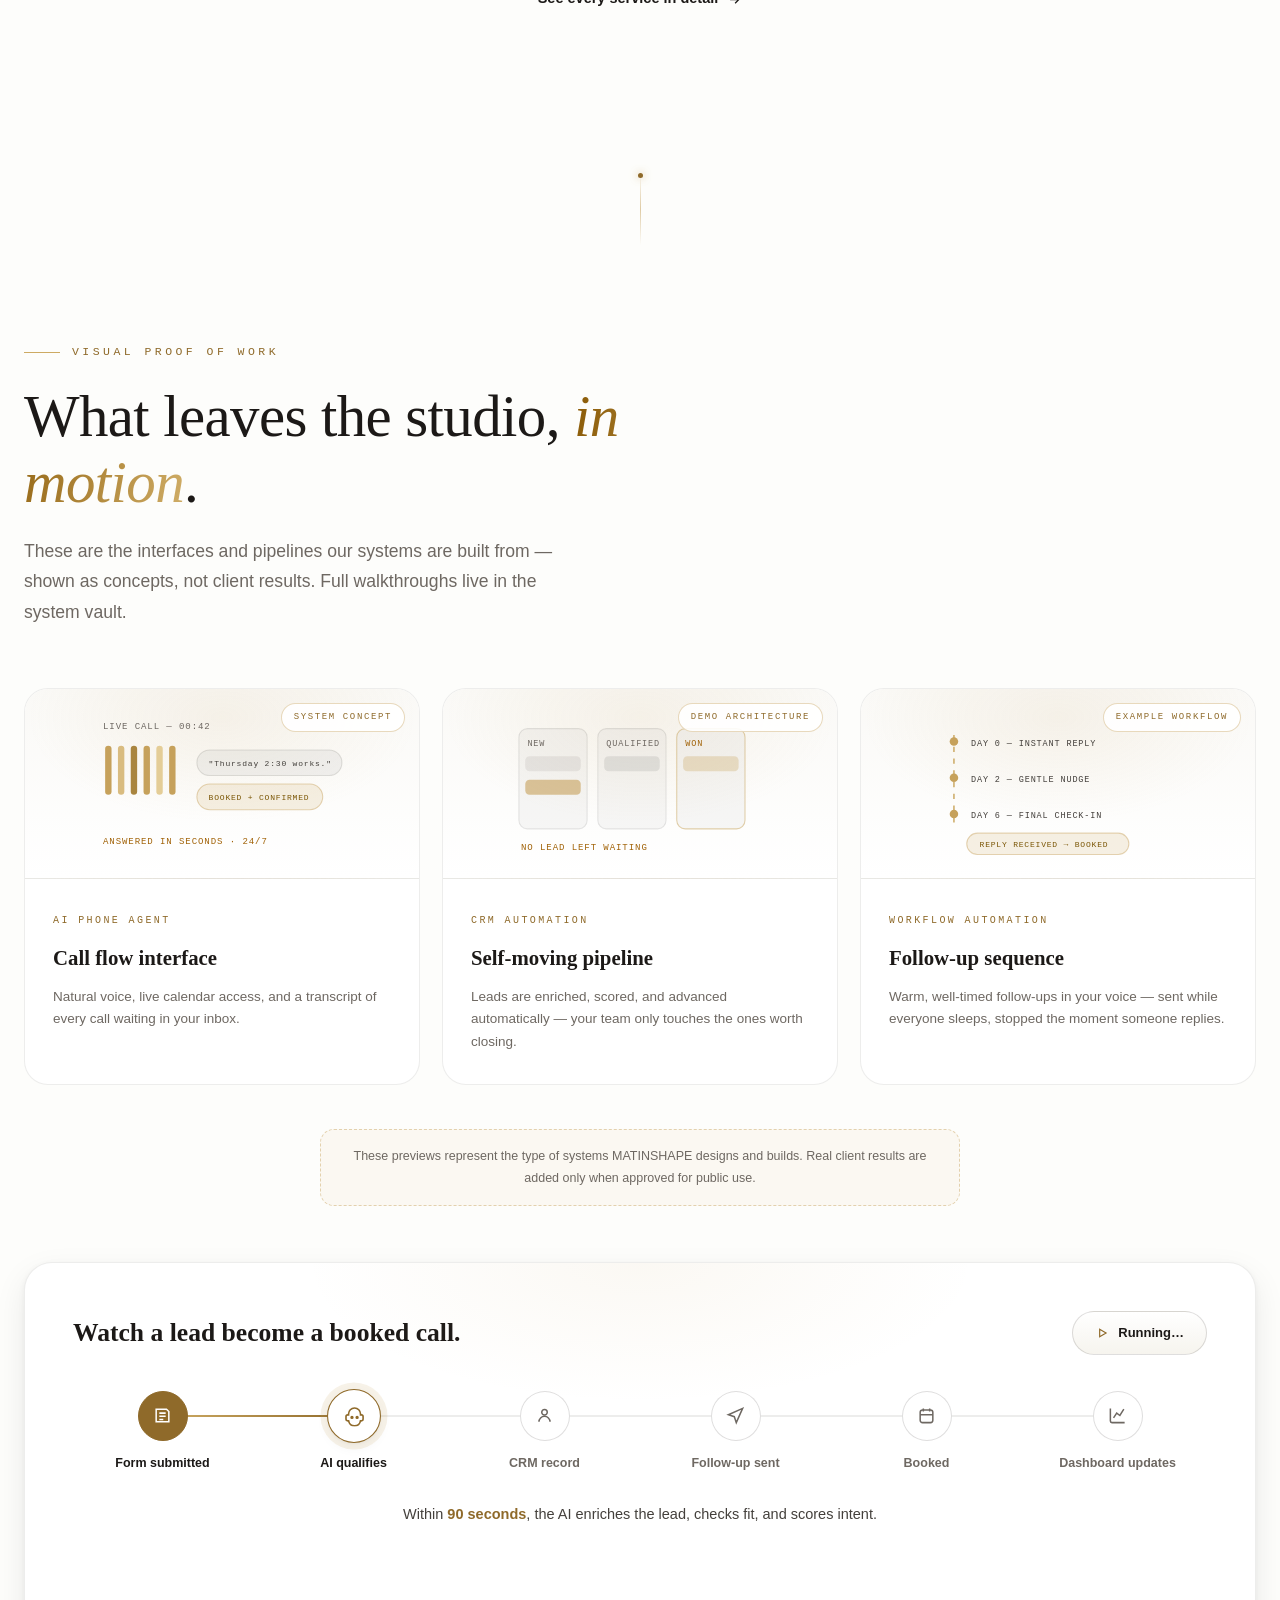
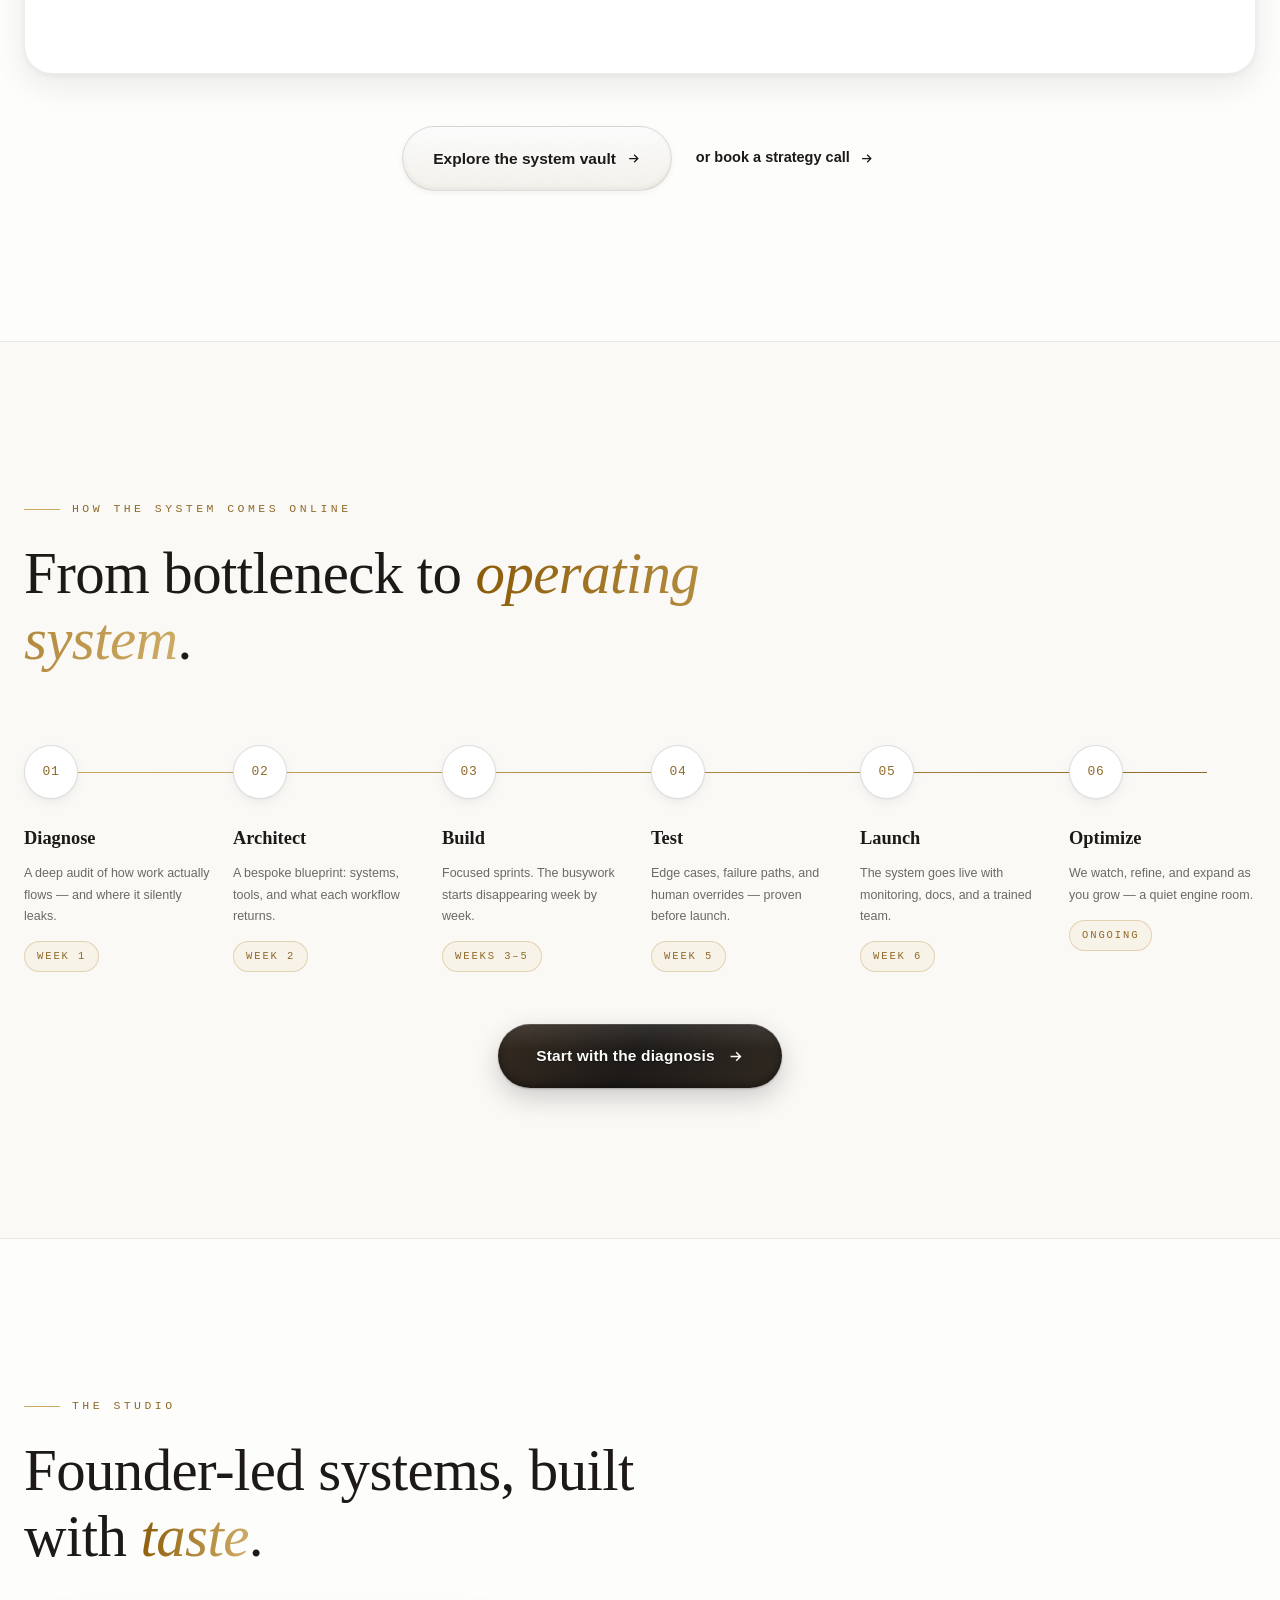
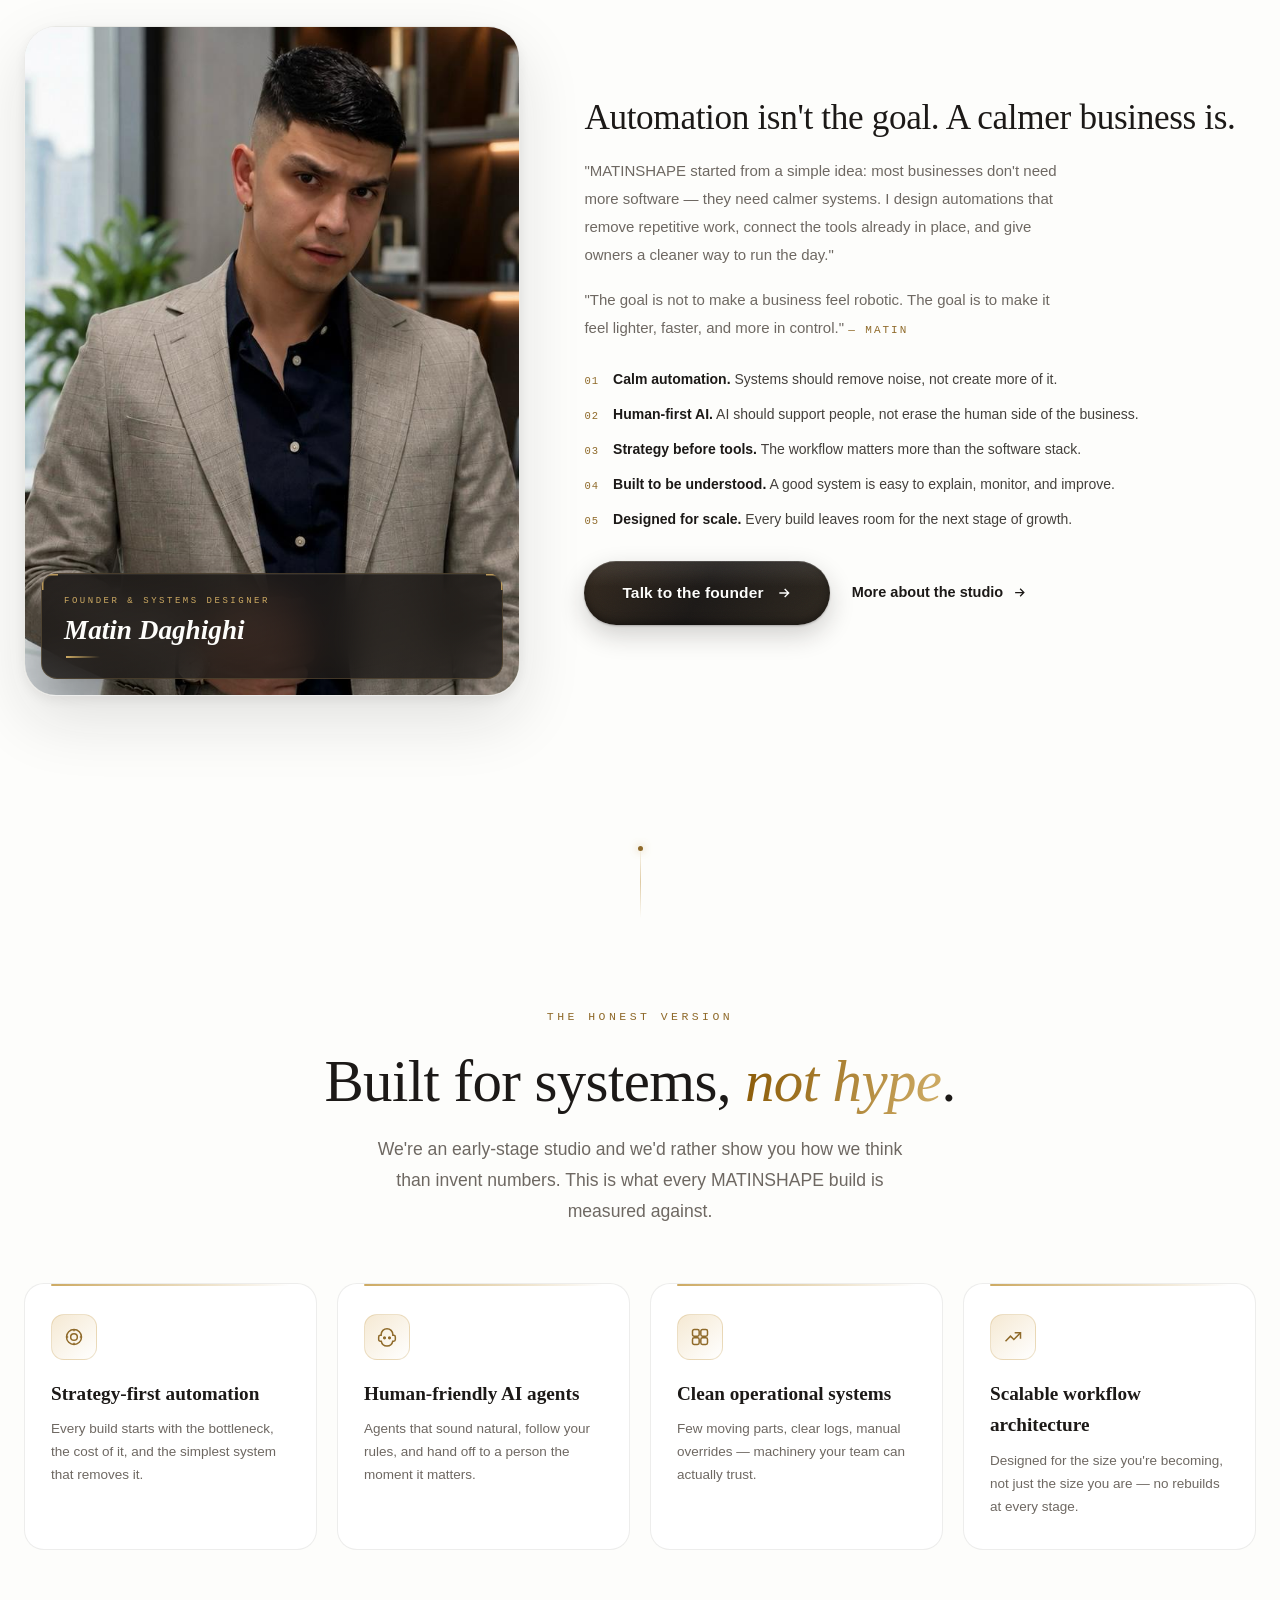
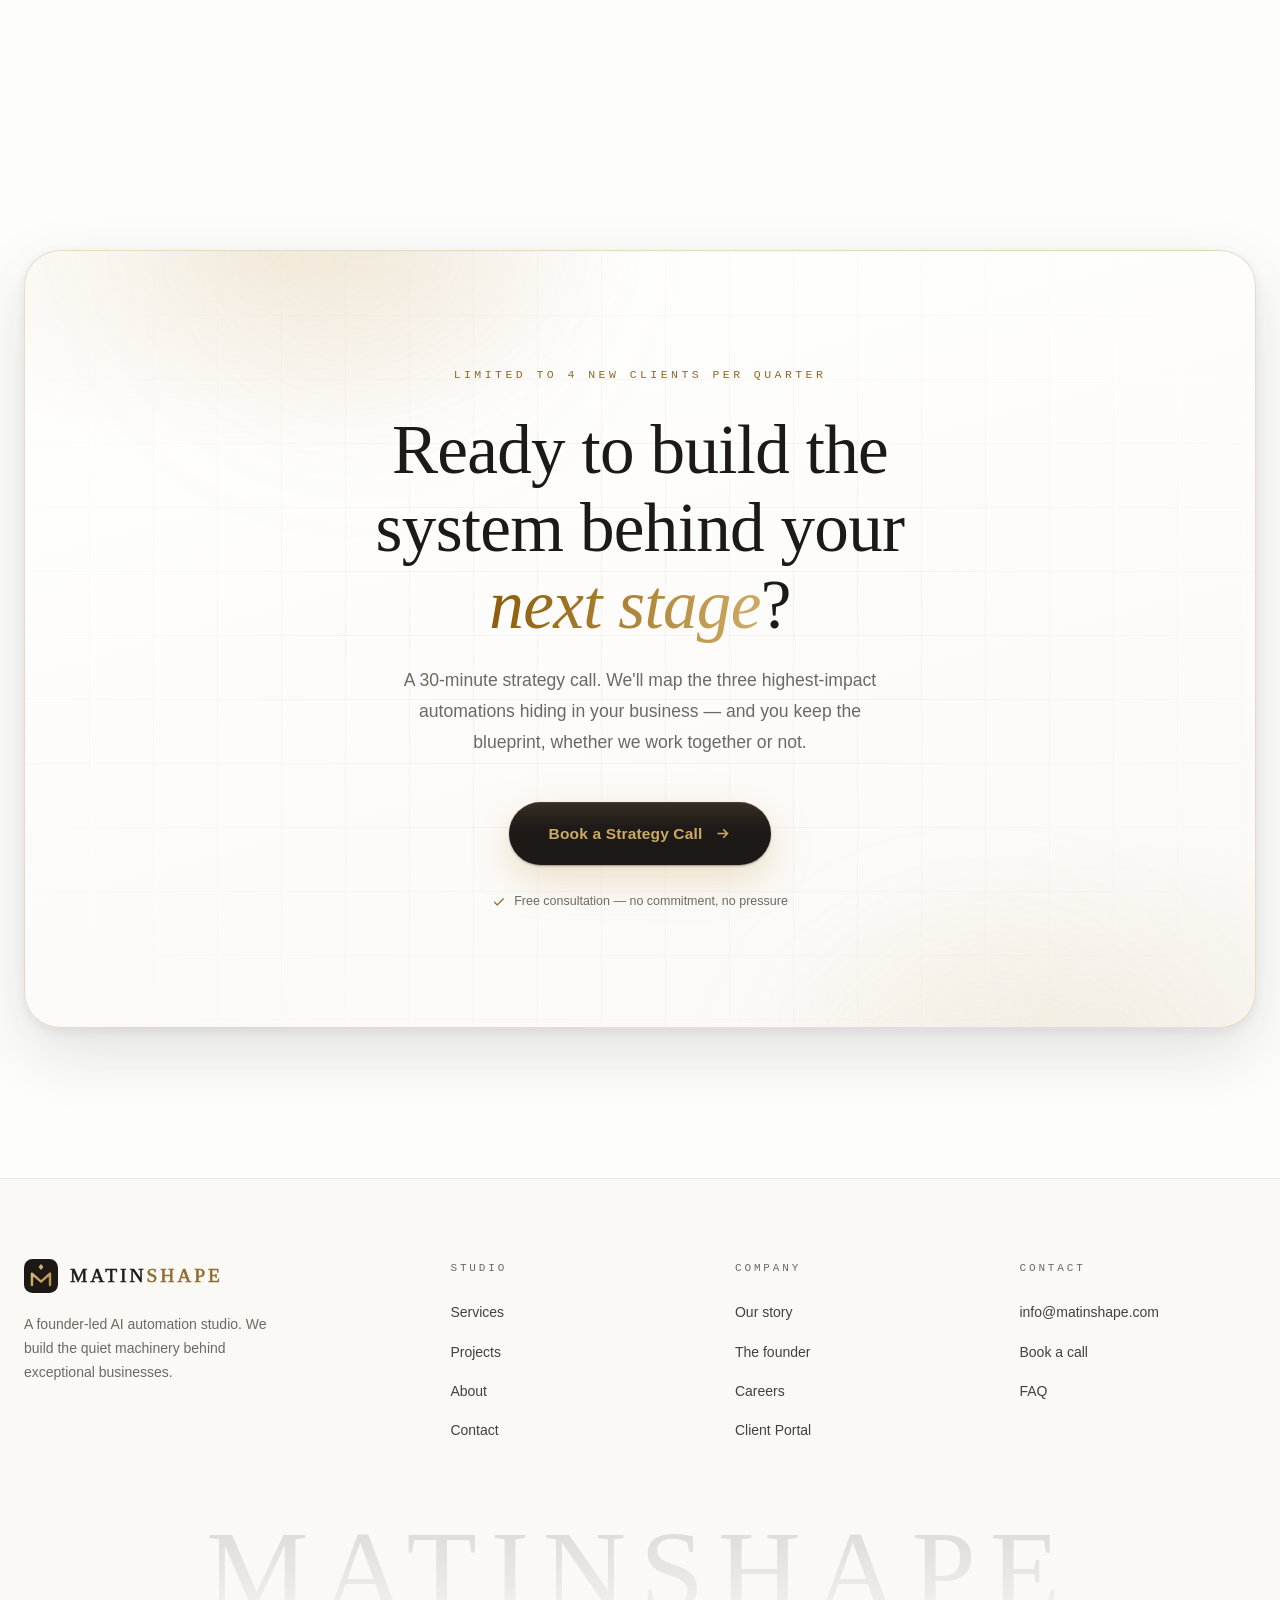
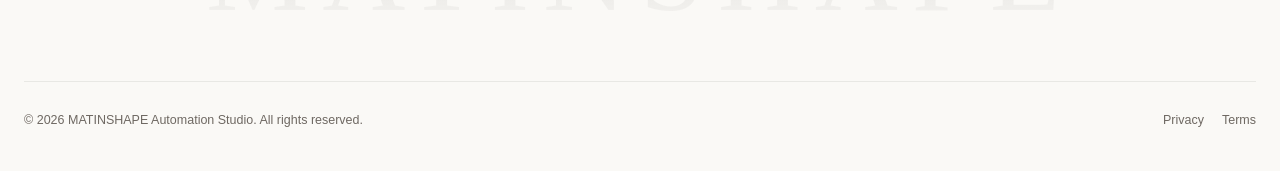
==== commit f6e085f7: "Add files via upload" ====
--- a/index.html
+++ b/index.html
@@ -1,831 +1,848 @@
-<!DOCTYPE html>
-<html lang="en">
-<head>
-<meta charset="UTF-8" />
-<meta name="viewport" content="width=device-width, initial-scale=1.0" />
-<meta http-equiv="Content-Security-Policy" content="default-src 'self'; script-src 'self'; style-src 'self' 'unsafe-inline' https://fonts.googleapis.com; font-src https://fonts.gstatic.com; img-src 'self' data:; connect-src 'self'; base-uri 'self'; form-action 'self'; object-src 'none'; frame-src 'none'" />
-<meta name="referrer" content="strict-origin-when-cross-origin" />
-<title>MATIN SHAPE — AI Automation Systems for Modern Businesses</title>
-<meta name="description" content="MATIN SHAPE designs AI agents, workflow automations, CRM systems, dashboards, and operating systems that help businesses reduce busywork and move with less friction." />
-<link rel="icon" href="data:image/svg+xml,%3Csvg xmlns='http://www.w3.org/2000/svg' viewBox='0 0 32 32'%3E%3Crect width='32' height='32' rx='8' fill='%231C1917'/%3E%3Cpath d='M16 4.8 18.3 7.6 16 10.4 13.7 7.6Z' fill='%23C6A15B'/%3E%3Cpath d='M7.5 24.5V13.8L16 21.3l8.5-7.5V24.5' fill='none' stroke='%23C6A15B' stroke-width='2.3' stroke-linecap='round' stroke-linejoin='round'/%3E%3C/svg%3E" />
-<link rel="preconnect" href="https://fonts.googleapis.com" />
-<link rel="preconnect" href="https://fonts.gstatic.com" crossorigin />
-<link href="https://fonts.googleapis.com/css2?family=Fraunces:ital,opsz,wght@0,9..144,400;0,9..144,500;0,9..144,600;1,9..144,400;1,9..144,500;1,9..144,600&family=Italiana&family=Inter:wght@300;400;500;600;700&family=JetBrains+Mono:wght@400;500&display=swap" rel="stylesheet" />
-<link rel="stylesheet" href="assets/styles.css" />
-<link rel="stylesheet" href="assets/enhance.css" />
-</head>
-<body class="home locked">
-
-<a class="skip-link" href="#main">Skip to content</a>
-
-
-<div class="grain" aria-hidden="true"></div>
-
-<!-- Preloader -->
-<div class="preloader" id="preloader" aria-hidden="true">
-  <div class="preloader-word">
-    <span>M</span><span>A</span><span>T</span><span>I</span><span>N</span><span>&nbsp;</span><span class="gold">S</span><span class="gold">H</span><span class="gold">A</span><span class="gold">P</span><span class="gold">E</span>
-  </div>
-  <div class="preloader-bar"><i id="loadBar"></i></div>
-  <div class="preloader-pct" id="loadPct">00</div>
-</div>
-
-<div class="cursor-dot" id="cursorDot" aria-hidden="true"></div>
-<div class="cursor-ring" id="cursorRing" aria-hidden="true"></div>
-<div class="scroll-progress" aria-hidden="true"><i id="progressBar"></i></div>
-
-<!-- Navigation -->
-<nav class="nav" id="nav" aria-label="Main navigation">
-  <div class="nav-inner">
-    <a href="index.html" class="nav-logo" aria-label="MATIN SHAPE home">
-      <svg viewBox="0 0 32 32" fill="none" aria-hidden="true">
-        <defs><linearGradient id="msGold" x1="4" y1="4" x2="28" y2="28" gradientUnits="userSpaceOnUse"><stop stop-color="#E4CD97"/><stop offset=".55" stop-color="#C6A15B"/><stop offset="1" stop-color="#A9853F"/></linearGradient></defs><rect width="32" height="32" rx="8" fill="#1C1917"/><path d="M16 4.8 18.3 7.6 16 10.4 13.7 7.6Z" fill="url(#msGold)"/><path d="M7.5 24.5V13.8L16 21.3l8.5-7.5V24.5" fill="none" stroke="url(#msGold)" stroke-width="2.3" stroke-linecap="round" stroke-linejoin="round"/>
-      </svg>
-      MATIN <span class="wm-gold">SHAPE</span>
-    </a>
-    <ul class="nav-links">
-      <li><a href="index.html" class="active">Home</a></li>
-      <li><a href="services.html">Services</a></li>
-      <li><a href="projects.html">Projects</a></li>
-      <li><a href="about.html">About</a></li>
-      <li><a href="contact.html">Contact</a></li>
-    </ul>
-    <div class="nav-right">
-      <a href="login.html" class="nav-portal" aria-label="Client Portal — private access" title="Client Portal — for existing clients">
-        <svg width="17" height="17" viewBox="0 0 24 24" fill="none" stroke="currentColor" stroke-width="1.9" aria-hidden="true"><rect x="4" y="10" width="16" height="11" rx="2.5"/><path d="M8 10V7a4 4 0 0 1 8 0v3"/><circle cx="12" cy="15.5" r="1.6" fill="currentColor" stroke="none"/></svg>
-      </a>
-      <a href="contact.html" class="nav-cta magnetic">Book a call</a>
-      <button class="nav-burger" id="burger" aria-label="Open menu" aria-expanded="false">
-        <span></span><span></span><span></span>
-      </button>
-    </div>
-  </div>
-</nav>
-
-<div class="mobile-menu" id="mobileMenu">
-  <a href="index.html">Home</a>
-  <a href="services.html">Services</a>
-  <a href="projects.html">Projects</a>
-  <a href="about.html">About</a>
-  <a href="contact.html">Contact</a>
-  <a href="login.html" class="portal-link">CEO Portal</a>
-</div>
-
-<!-- ============ SIGNATURE HERO ============ -->
-<header class="hero home-hero">
-  <div class="hh-beam" aria-hidden="true"></div>
-  <div class="hero-bg" aria-hidden="true">
-    <div class="hero-grid"></div>
-    <div class="orb orb-1"></div>
-    <div class="orb orb-2"></div>
-    <div class="orb orb-3"></div>
-  </div>
-
-  <div class="hero-inner">
-    <div class="hh-copy">
-      <h1>
-        <span class="line"><span>Less busywork.</span></span>
-        <span class="line"><span><span class="gold-word">More business.</span></span></span>
-      </h1>
-      <p class="hero-sub">
-        MATIN SHAPE designs AI agents, automations, and operating systems that
-        remove busywork, connect your tools, and help your business move with
-        less friction.
-      </p>
-      <div class="hero-ctas">
-        <a href="contact.html" class="btn-gold magnetic">
-          <span>Book a Strategy Call</span>
-          <svg width="17" height="17" viewBox="0 0 24 24" fill="none" stroke="currentColor" stroke-width="2.2" aria-hidden="true"><path d="M5 12h14M13 6l6 6-6 6"/></svg>
-        </a>
-        <a href="projects.html" class="btn-ghost arrow-right magnetic">
-          <span>Explore Systems</span>
-          <svg width="16" height="16" viewBox="0 0 24 24" fill="none" stroke="currentColor" stroke-width="2" aria-hidden="true"><path d="M5 12h14M13 6l6 6-6 6"/></svg>
-        </a>
-      </div>
-      <div class="hh-trustline" aria-label="Studio principles">
-        <span><i aria-hidden="true"></i>Strategy before tools</span>
-        <span><i aria-hidden="true"></i>Founder-designed blueprints</span>
-        <span><i aria-hidden="true"></i>Weeks to first system</span>
-      </div>
-    </div>
-
-    <div class="hh-visual" aria-hidden="true">
-      <div class="hh-visual-inner">
-        <svg id="heroSystem" viewBox="0 0 560 560" role="img"
-             aria-label="An automation core assembling itself: phone agent, CRM sync, booking, and follow-up modules connect to a glowing central system.">
-          <defs>
-            <linearGradient id="hhg" x1="180" y1="180" x2="380" y2="380" gradientUnits="userSpaceOnUse">
-              <stop stop-color="#E4CD97"/><stop offset=".55" stop-color="#C6A15B"/><stop offset="1" stop-color="#A9853F"/>
-            </linearGradient>
-            <radialGradient id="hhGlow" cx="50%" cy="50%" r="50%">
-              <stop stop-color="rgba(198,161,91,.28)"/><stop offset="1" stop-color="rgba(198,161,91,0)"/>
-            </radialGradient>
-          </defs>
-
-          <!-- orbital rings -->
-          <g class="hh-ring hh-ring-a">
-            <g class="hh-spin-a">
-              <circle class="ring-line" cx="280" cy="280" r="118" stroke-dasharray="3 10"/>
-            </g>
-          </g>
-          <g class="hh-ring hh-ring-b">
-            <g class="hh-spin-b">
-              <circle class="ring-line" cx="280" cy="280" r="182" stroke-dasharray="2 14"/>
-              <circle class="hh-sat" cx="280" cy="98" r="4"/>
-              <circle class="hh-sat-2" cx="438" cy="371" r="3.5"/>
-              <circle class="hh-sat-2" cx="122" cy="371" r="3.5"/>
-            </g>
-          </g>
-
-          <!-- wires -->
-          <path class="hh-wire hh-wire-1" d="M194 130 C 240 152 242 198 258 234"/>
-          <path class="hh-wire hh-wire-2" d="M390 152 C 342 172 330 202 314 234"/>
-          <path class="hh-wire hh-wire-3" d="M186 428 C 232 410 242 362 258 326"/>
-          <path class="hh-wire hh-wire-4" d="M372 410 C 332 394 322 358 308 326"/>
-          <path class="hh-wire hh-wire-5" d="M144 274 C 190 274 206 278 232 280"/>
-          <path class="hh-wire hh-wire-6" d="M416 274 C 370 274 354 278 328 280"/>
-
-          <!-- core -->
-          <g class="hh-core">
-            <circle class="hh-core-glow" cx="280" cy="280" r="108" fill="url(#hhGlow)"/>
-            <rect x="232" y="232" width="96" height="96" rx="24" fill="#1C1917" stroke="url(#hhg)" stroke-width="1.4"/>
-            <path d="M280 245 287 253.5 280 262 273 253.5Z" fill="url(#hhg)"/>
-            <path d="M257 308 V281 L280 300 303 281 V308" fill="none" stroke="url(#hhg)" stroke-width="5.5" stroke-linecap="round" stroke-linejoin="round"/>
-          </g>
-
-          <!-- modules -->
-          <g class="hh-mod hh-mod-1">
-            <rect x="36" y="96" width="158" height="46" rx="13"/>
-            <circle class="led" cx="58" cy="119" r="3.5"/>
-            <text x="72" y="123">PHONE AGENT</text>
-          </g>
-          <g class="hh-mod hh-mod-2">
-            <rect x="390" y="120" width="134" height="46" rx="13"/>
-            <circle class="led" cx="412" cy="143" r="3.5"/>
-            <text x="426" y="147">CRM SYNC</text>
-          </g>
-          <g class="hh-mod hh-mod-3">
-            <rect x="52" y="414" width="134" height="46" rx="13"/>
-            <circle class="led" cx="74" cy="437" r="3.5"/>
-            <text x="88" y="441">BOOKING</text>
-          </g>
-          <g class="hh-mod hh-mod-4">
-            <rect x="372" y="396" width="152" height="46" rx="13"/>
-            <circle class="led" cx="394" cy="419" r="3.5"/>
-            <text x="408" y="423">FOLLOW-UPS</text>
-          </g>
-          <g class="hh-mod hh-mod-5">
-            <rect x="14" y="252" width="130" height="44" rx="13"/>
-            <circle class="led" cx="36" cy="274" r="3.5"/>
-            <text x="50" y="278">HANDOFF</text>
-          </g>
-          <g class="hh-mod hh-mod-6">
-            <rect x="416" y="252" width="140" height="44" rx="13"/>
-            <circle class="led" cx="438" cy="274" r="3.5"/>
-            <text x="452" y="278">DASHBOARD</text>
-          </g>
-
-          <!-- data particles -->
-          <circle class="hh-pulse" r="3">
-            <animateMotion dur="2.4s" repeatCount="indefinite" path="M194 130 C 240 152 242 198 258 234"/>
-          </circle>
-          <circle class="hh-pulse" r="3">
-            <animateMotion dur="2.8s" begin="0.9s" repeatCount="indefinite" path="M372 410 C 332 394 322 358 308 326"/>
-          </circle>
-          <circle class="hh-pulse" r="3">
-            <animateMotion dur="2.6s" begin="1.7s" repeatCount="indefinite" path="M390 152 C 342 172 330 202 314 234"/>
-          </circle>
-
-          <g class="hh-status">
-            <circle cx="216" cy="546" r="3.5"/>
-            <text x="228" y="550">ALL SYSTEMS OPERATIONAL</text>
-          </g>
-        </svg>
-      </div>
-    </div>
-  </div>
-
-</header>
-
-<main id="main">
-
-<!-- ============ INDUSTRIES WE DESIGN SYSTEMS FOR ============ -->
-<section class="industries" aria-label="Industries we design systems for">
-  <p class="industries-label">Systems built for businesses like yours</p>
-  <div class="industry-chips reveal">
-    <span class="industry-chip">
-      <svg width="14" height="14" viewBox="0 0 24 24" fill="none" stroke="currentColor" stroke-width="1.9" aria-hidden="true"><path d="M14.7 6.3a4.5 4.5 0 0 0-6.1 5.5L3 17.4V21h3.6l5.6-5.6a4.5 4.5 0 0 0 5.5-6.1l-2.8 2.8-2.5-.7-.7-2.5 3-2.6Z"/></svg>
-      Local service businesses
-    </span>
-    <span class="industry-chip">
-      <svg width="14" height="14" viewBox="0 0 24 24" fill="none" stroke="currentColor" stroke-width="1.9" aria-hidden="true"><path d="M12 3v18M5 9h14M5 15h14"/><circle cx="12" cy="12" r="9"/></svg>
-      Clinics &amp; healthcare
-    </span>
-    <span class="industry-chip">
-      <svg width="14" height="14" viewBox="0 0 24 24" fill="none" stroke="currentColor" stroke-width="1.9" aria-hidden="true"><path d="M4 20V8l8-5 8 5v12"/><path d="M4 20h16M10 20v-6h4v6"/></svg>
-      Real estate teams
-    </span>
-    <span class="industry-chip">
-      <svg width="14" height="14" viewBox="0 0 24 24" fill="none" stroke="currentColor" stroke-width="1.9" aria-hidden="true"><circle cx="9" cy="8" r="3.5"/><path d="M2.5 20a6.5 6.5 0 0 1 13 0"/><circle cx="17" cy="9" r="2.5"/><path d="M15.5 14.5a5 5 0 0 1 6 4.5"/></svg>
-      Coaches &amp; consultants
-    </span>
-    <span class="industry-chip">
-      <svg width="14" height="14" viewBox="0 0 24 24" fill="none" stroke="currentColor" stroke-width="1.9" aria-hidden="true"><rect x="3" y="3" width="18" height="18" rx="4"/><path d="M8 12h8M12 8v8"/></svg>
-      Agencies &amp; studios
-    </span>
-    <span class="industry-chip">
-      <svg width="14" height="14" viewBox="0 0 24 24" fill="none" stroke="currentColor" stroke-width="1.9" aria-hidden="true"><path d="m3 21 4-1 11-11a2.4 2.4 0 0 0-3.4-3.4L3.6 16.6 3 21Z"/></svg>
-      Home improvement companies
-    </span>
-    <span class="industry-chip">
-      <svg width="14" height="14" viewBox="0 0 24 24" fill="none" stroke="currentColor" stroke-width="1.9" aria-hidden="true"><rect x="4" y="5" width="16" height="16" rx="3"/><path d="M8 3v4M16 3v4M4 11h16"/></svg>
-      Appointment-based businesses
-    </span>
-    <span class="industry-chip">
-      <svg width="14" height="14" viewBox="0 0 24 24" fill="none" stroke="currentColor" stroke-width="1.9" aria-hidden="true"><path d="M9 6h11M9 12h11M9 18h11"/><path d="m3.5 5.5 1 1 2-2M3.5 11.5l1 1 2-2M3.5 17.5l1 1 2-2"/></svg>
-      Small teams drowning in admin
-    </span>
-  </div>
-</section>
-
-<!-- ============ PRINCIPLES ============ -->
-<section class="principles" aria-label="How the studio works">
-  <div class="container">
-    <div class="principles-grid">
-      <div class="principle reveal">
-        <div class="principle-kicker">Approach</div>
-        <h3>Strategy before tools</h3>
-        <p>We map the bottleneck before a single tool is chosen.</p>
-      </div>
-      <div class="principle reveal" style="--d:.1s">
-        <div class="principle-kicker">Studio</div>
-        <h3>Founder-led, always</h3>
-        <p>You talk to the person who designs and ships your system — no handoffs.</p>
-      </div>
-      <div class="principle reveal" style="--d:.2s">
-        <div class="principle-kicker">Speed</div>
-        <h3>Weeks, not quarters</h3>
-        <p>Your first system goes live fast, then gets refined in focused sprints.</p>
-      </div>
-      <div class="principle reveal" style="--d:.3s">
-        <div class="principle-kicker">Standard</div>
-        <h3>Calm by design</h3>
-        <p>Documented, monitored, boring-by-design machinery that just runs.</p>
-      </div>
-    </div>
-  </div>
-</section>
-
-<!-- ============ WHAT WE BUILD ============ -->
-<section class="section" id="services">
-  <div class="container">
-    <div class="reveal">
-      <span class="eyebrow">What we build</span>
-      <h2 class="section-title">Six disciplines. One <span class="gold-word">seamless</span> machine.</h2>
-      <p class="section-sub">
-        Every engagement is bespoke — but everything we craft lives in one of
-        these six disciplines, engineered to work in concert.
-      </p>
-    </div>
-
-    <div class="bento">
-      <div class="bento-card wide reveal">
-        <div class="bento-glare" aria-hidden="true"></div>
-        <div class="bento-icon">
-          <svg width="26" height="26" viewBox="0 0 24 24" fill="none" stroke="currentColor" stroke-width="1.7" aria-hidden="true"><path d="M12 3v3M5.6 5.6l2.1 2.1M3 12h3M5.6 18.4l2.1-2.1M12 18v3M16.3 16.3l2.1 2.1M18 12h3M16.3 7.7l2.1-2.1"/><circle cx="12" cy="12" r="4"/></svg>
-        </div>
-        <h3>Workflow Automation</h3>
-        <p>
-          End-to-end pipelines that connect every tool you use — CRM, email,
-          billing, fulfilment — into one silent system that never drops a task,
-          never forgets a follow-up, and never takes a day off.
-        </p>
-        <div class="workflow-visual" aria-hidden="true">
-          <svg viewBox="0 0 640 120" fill="none">
-            <line class="wf-line" x1="120" y1="60" x2="250" y2="60"/>
-            <line class="wf-line" x1="370" y1="60" x2="500" y2="60"/>
-            <g class="wf-node-box">
-              <rect x="20" y="35" width="100" height="50" rx="14" fill="#FAF9F6" stroke="rgba(28,25,23,.12)"/>
-              <circle cx="45" cy="60" r="5" fill="#C6A15B"/>
-              <text x="58" y="64" font-family="Inter, sans-serif" font-size="12" font-weight="600" fill="#44403C">Trigger</text>
-            </g>
-            <g class="wf-node-box">
-              <rect x="250" y="35" width="120" height="50" rx="14" fill="#1C1917"/>
-              <circle cx="275" cy="60" r="5" fill="#C6A15B"/>
-              <text x="288" y="64" font-family="Inter, sans-serif" font-size="12" font-weight="600" fill="#FDFDFB">AI decision</text>
-            </g>
-            <g class="wf-node-box">
-              <rect x="500" y="35" width="120" height="50" rx="14" fill="#FAF9F6" stroke="rgba(198,161,91,.55)"/>
-              <circle cx="525" cy="60" r="5" fill="#A16207"/>
-              <text x="538" y="64" font-family="Inter, sans-serif" font-size="12" font-weight="600" fill="#44403C">Delivered</text>
-            </g>
-          </svg>
-        </div>
-        <a class="bento-link" href="services.html"><span class="lnk">Explore workflows</span>
-          <svg width="15" height="15" viewBox="0 0 24 24" fill="none" stroke="currentColor" stroke-width="2" aria-hidden="true"><path d="M5 12h14M13 6l6 6-6 6"/></svg>
-        </a>
-      </div>
-
-      <div class="bento-card reveal" style="--d:.1s">
-        <div class="bento-glare" aria-hidden="true"></div>
-        <div class="bento-icon">
-          <svg width="26" height="26" viewBox="0 0 24 24" fill="none" stroke="currentColor" stroke-width="1.7" aria-hidden="true"><path d="M22 16.92v3a2 2 0 0 1-2.18 2 19.8 19.8 0 0 1-8.63-3.07 19.5 19.5 0 0 1-6-6A19.8 19.8 0 0 1 2.12 4.18 2 2 0 0 1 4.11 2h3a2 2 0 0 1 2 1.72c.13.96.36 1.9.7 2.81a2 2 0 0 1-.45 2.11L8.09 9.91a16 16 0 0 0 6 6l1.27-1.27a2 2 0 0 1 2.11-.45c.91.34 1.85.57 2.81.7A2 2 0 0 1 22 16.92Z"/></svg>
-        </div>
-        <h3>AI Phone Agents</h3>
-        <p>
-          Natural-sounding voice agents that answer every call, qualify leads,
-          and book appointments — no hold music, ever.
-        </p>
-        <a class="bento-link" href="services.html"><span class="lnk">Hear how it works</span>
-          <svg width="15" height="15" viewBox="0 0 24 24" fill="none" stroke="currentColor" stroke-width="2" aria-hidden="true"><path d="M5 12h14M13 6l6 6-6 6"/></svg>
-        </a>
-      </div>
-
-      <div class="bento-card reveal" style="--d:.05s">
-        <div class="bento-glare" aria-hidden="true"></div>
-        <div class="bento-icon">
-          <svg width="26" height="26" viewBox="0 0 24 24" fill="none" stroke="currentColor" stroke-width="1.7" aria-hidden="true"><path d="M17 18a4 4 0 0 0-8 0"/><circle cx="13" cy="11" r="3"/><path d="M21 12a9 9 0 1 1-9-9"/><path d="M21 3v4h-4"/></svg>
-        </div>
-        <h3>CRM Automation</h3>
-        <p>
-          Auto-enrichment, intelligent routing, and follow-up sequences that
-          organize sales activity — so no lead ever slips through the cracks.
-        </p>
-        <a class="bento-link" href="services.html"><span class="lnk">See the pipeline</span>
-          <svg width="15" height="15" viewBox="0 0 24 24" fill="none" stroke="currentColor" stroke-width="2" aria-hidden="true"><path d="M5 12h14M13 6l6 6-6 6"/></svg>
-        </a>
-      </div>
-
-      <div class="bento-card reveal" style="--d:.1s">
-        <div class="bento-glare" aria-hidden="true"></div>
-        <div class="bento-icon">
-          <svg width="26" height="26" viewBox="0 0 24 24" fill="none" stroke="currentColor" stroke-width="1.7" aria-hidden="true"><rect x="4" y="5" width="16" height="16" rx="3"/><path d="M8 3v4M16 3v4M4 11h16"/></svg>
-        </div>
-        <h3>Appointment Booking</h3>
-        <p>
-          Booking systems with deposits, smart reminders, and waitlist backfill —
-          the end of back-and-forth scheduling.
-        </p>
-        <a class="bento-link" href="services.html"><span class="lnk">See it fill a week</span>
-          <svg width="15" height="15" viewBox="0 0 24 24" fill="none" stroke="currentColor" stroke-width="2" aria-hidden="true"><path d="M5 12h14M13 6l6 6-6 6"/></svg>
-        </a>
-      </div>
-
-      <div class="bento-card reveal" style="--d:.15s">
-        <div class="bento-glare" aria-hidden="true"></div>
-        <div class="bento-icon">
-          <svg width="26" height="26" viewBox="0 0 24 24" fill="none" stroke="currentColor" stroke-width="1.7" aria-hidden="true"><path d="M3 3v16a2 2 0 0 0 2 2h16"/><path d="M7 15l4-6 4 3 5-8"/></svg>
-        </div>
-        <h3>Dashboards &amp; Reporting</h3>
-        <p>
-          Live KPI dashboards and automated weekly reports that show what's
-          actually happening — before you think to ask.
-        </p>
-        <a class="bento-link" href="services.html"><span class="lnk">View dashboards</span>
-          <svg width="15" height="15" viewBox="0 0 24 24" fill="none" stroke="currentColor" stroke-width="2" aria-hidden="true"><path d="M5 12h14M13 6l6 6-6 6"/></svg>
-        </a>
-      </div>
-
-      <div class="bento-card reveal" style="--d:.2s">
-        <div class="bento-glare" aria-hidden="true"></div>
-        <div class="bento-icon">
-          <svg width="26" height="26" viewBox="0 0 24 24" fill="none" stroke="currentColor" stroke-width="1.7" aria-hidden="true"><path d="M4 4h13l3 3v13H4Z"/><path d="M8 9h8M8 13h8M8 17h5"/></svg>
-        </div>
-        <h3>Website + Funnel Systems</h3>
-        <p>
-          Fast, conversion-focused sites wired straight into lead capture and
-          CRM — turning traffic into booked conversations.
-        </p>
-        <a class="bento-link" href="services.html"><span class="lnk">See the funnel</span>
-          <svg width="15" height="15" viewBox="0 0 24 24" fill="none" stroke="currentColor" stroke-width="2" aria-hidden="true"><path d="M5 12h14M13 6l6 6-6 6"/></svg>
-        </a>
-      </div>
-    </div>
-
-    <div class="section-cta-row reveal">
-      <a class="link-arrow" href="services.html">
-        See every service in detail
-        <svg width="15" height="15" viewBox="0 0 24 24" fill="none" stroke="currentColor" stroke-width="2" aria-hidden="true"><path d="M5 12h14M13 6l6 6-6 6"/></svg>
-      </a>
-    </div>
-  </div>
-</section>
-
-<div class="data-divider" aria-hidden="true"></div>
-
-<!-- ============ VISUAL PROOF OF WORK ============ -->
-<section class="section" id="proof" style="padding-top: clamp(50px, 7vw, 90px);">
-  <div class="container">
-    <div class="reveal">
-      <span class="eyebrow">Visual proof of work</span>
-      <h2 class="section-title">What leaves the studio, <span class="gold-word">in motion</span>.</h2>
-      <p class="section-sub">
-        These are the interfaces and pipelines our systems are built from —
-        shown as concepts, not client results. Full walkthroughs live in the
-        system vault.
-      </p>
-    </div>
-
-    <div class="proof-grid">
-      <div class="proof-card reveal">
-        <div class="proof-visual" aria-hidden="true">
-          <span class="concept-chip">System concept</span>
-          <svg viewBox="0 0 260 150">
-            <text class="pv-mono" x="18" y="24" font-size="8.5" fill="#6E6862">LIVE CALL — 00:42</text>
-            <g class="pv-eq">
-              <rect x="20" y="40" width="6" height="46" rx="3" fill="#C6A15B"/>
-              <rect x="32" y="40" width="6" height="46" rx="3" fill="#D9BC80"/>
-              <rect x="44" y="40" width="6" height="46" rx="3" fill="#A9853F"/>
-              <rect x="56" y="40" width="6" height="46" rx="3" fill="#C6A15B"/>
-              <rect x="68" y="40" width="6" height="46" rx="3" fill="#E4CD97"/>
-              <rect x="80" y="40" width="6" height="46" rx="3" fill="#C6A15B"/>
-            </g>
-            <rect class="pv-pop d1" x="106" y="44" width="136" height="24" rx="12" fill="rgba(28,25,23,.05)" stroke="rgba(28,25,23,.12)"/>
-            <text class="pv-mono pv-pop d1" x="117" y="59" font-size="7.5" fill="#44403C">"Thursday 2:30 works."</text>
-            <rect class="pv-pop d2" x="106" y="76" width="118" height="24" rx="12" fill="rgba(198,161,91,.16)" stroke="rgba(198,161,91,.45)"/>
-            <text class="pv-mono pv-pop d2" x="117" y="91" font-size="7.5" fill="#7A5504">BOOKED + CONFIRMED</text>
-            <text class="pv-mono pv-blink" x="18" y="132" font-size="8.5" fill="#A16207">ANSWERED IN SECONDS · 24/7</text>
-          </svg>
-        </div>
-        <div class="proof-body">
-          <span class="proof-kicker">AI Phone Agent</span>
-          <h3>Call flow interface</h3>
-          <p>Natural voice, live calendar access, and a transcript of every call waiting in your inbox.</p>
-        </div>
-      </div>
-
-      <div class="proof-card reveal" style="--d:.1s">
-        <div class="proof-visual" aria-hidden="true">
-          <span class="concept-chip">Demo architecture</span>
-          <svg viewBox="0 0 260 150">
-            <rect x="16" y="24" width="64" height="94" rx="8" fill="rgba(28,25,23,.03)" stroke="rgba(28,25,23,.1)"/>
-            <rect x="90" y="24" width="64" height="94" rx="8" fill="rgba(28,25,23,.03)" stroke="rgba(28,25,23,.1)"/>
-            <rect x="164" y="24" width="64" height="94" rx="8" fill="rgba(28,25,23,.03)" stroke="rgba(198,161,91,.5)"/>
-            <text class="pv-mono" x="24" y="40" font-size="8" fill="#6E6862">NEW</text>
-            <text class="pv-mono" x="98" y="40" font-size="8" fill="#6E6862">QUALIFIED</text>
-            <text class="pv-mono" x="172" y="40" font-size="8" fill="#A16207">WON</text>
-            <rect x="22" y="50" width="52" height="14" rx="4" fill="rgba(28,25,23,.07)"/>
-            <rect x="96" y="50" width="52" height="14" rx="4" fill="rgba(28,25,23,.09)"/>
-            <rect x="170" y="50" width="52" height="14" rx="4" fill="rgba(198,161,91,.3)"/>
-            <rect class="pv-slide" x="22" y="72" width="52" height="14" rx="4" fill="rgba(198,161,91,.6)"/>
-            <text class="pv-mono pv-blink" x="18" y="138" font-size="8.5" fill="#A16207">NO LEAD LEFT WAITING</text>
-          </svg>
-        </div>
-        <div class="proof-body">
-          <span class="proof-kicker">CRM Automation</span>
-          <h3>Self-moving pipeline</h3>
-          <p>Leads are enriched, scored, and advanced automatically — your team only touches the ones worth closing.</p>
-        </div>
-      </div>
-
-      <div class="proof-card reveal" style="--d:.2s">
-        <div class="proof-visual" aria-hidden="true">
-          <span class="concept-chip">Example workflow</span>
-          <svg viewBox="0 0 260 150">
-            <line class="pv-dash" x1="32" y1="30" x2="32" y2="118" />
-            <circle class="pv-pop d1" cx="32" cy="36" r="4" fill="#C6A15B"/>
-            <text class="pv-mono pv-pop d1" x="48" y="40" font-size="8" fill="#44403C">DAY 0 — INSTANT REPLY</text>
-            <circle class="pv-pop d2" cx="32" cy="70" r="4" fill="#C6A15B"/>
-            <text class="pv-mono pv-pop d2" x="48" y="74" font-size="8" fill="#44403C">DAY 2 — GENTLE NUDGE</text>
-            <circle class="pv-pop d3" cx="32" cy="104" r="4" fill="#C6A15B"/>
-            <text class="pv-mono pv-pop d3" x="48" y="108" font-size="8" fill="#44403C">DAY 6 — FINAL CHECK-IN</text>
-            <rect class="pv-pop d4" x="44" y="122" width="152" height="20" rx="10" fill="rgba(198,161,91,.16)" stroke="rgba(198,161,91,.45)"/>
-            <text class="pv-mono pv-pop d4" x="56" y="135" font-size="7.5" fill="#7A5504">REPLY RECEIVED → BOOKED</text>
-          </svg>
-        </div>
-        <div class="proof-body">
-          <span class="proof-kicker">Workflow Automation</span>
-          <h3>Follow-up sequence</h3>
-          <p>Warm, well-timed follow-ups in your voice — sent while everyone sleeps, stopped the moment someone replies.</p>
-        </div>
-      </div>
-    </div>
-
-    <p class="proof-note reveal">
-      These previews represent the type of systems MATIN SHAPE designs and
-      builds. Real client results are added only when approved for public use.
-    </p>
-
-    <!-- ============ WORKFLOW SIMULATOR ============ -->
-    <div class="simulator reveal" id="simulator">
-      <div class="sim-head">
-        <h3 class="sim-title">Watch a lead become a booked call.</h3>
-        <button class="sim-replay" id="simReplay">
-          <svg width="14" height="14" viewBox="0 0 24 24" fill="none" stroke="currentColor" stroke-width="2" aria-hidden="true"><path d="M8 5.5v13l11-6.5Z"/></svg>
-          <span>Run Simulation</span>
-        </button>
-      </div>
-      <div class="sim-track" id="simTrack">
-        <div class="sim-line" aria-hidden="true"><i id="simLine"></i></div>
-        <div class="sim-step" data-caption="A visitor submits your form at <strong>11:48 PM</strong>. No human is awake — the system is.">
-          <div class="sim-dot">
-            <svg width="19" height="19" viewBox="0 0 24 24" fill="none" stroke="currentColor" stroke-width="1.9" aria-hidden="true"><path d="M4 4h13l3 3v13H4Z"/><path d="M8 9h8M8 13h8M8 17h5"/></svg>
-          </div>
-          <h4>Form submitted</h4>
-        </div>
-        <div class="sim-step" data-caption="Within <strong>90 seconds</strong>, the AI enriches the lead, checks fit, and scores intent.">
-          <div class="sim-dot">
-            <svg width="19" height="19" viewBox="0 0 24 24" fill="none" stroke="currentColor" stroke-width="1.9" aria-hidden="true"><path d="M12 2a7 7 0 0 1 7 7v1h1a2 2 0 0 1 2 2v3a2 2 0 0 1-2 2h-1.1A7 7 0 0 1 5.1 17H4a2 2 0 0 1-2-2v-3a2 2 0 0 1 2-2h1V9a7 7 0 0 1 7-7Z"/><circle cx="9" cy="13" r="1" fill="currentColor"/><circle cx="15" cy="13" r="1" fill="currentColor"/></svg>
-          </div>
-          <h4>AI qualifies</h4>
-        </div>
-        <div class="sim-step" data-caption="A clean CRM record is created — enriched, tagged, and assigned. <strong>No copy-paste.</strong>">
-          <div class="sim-dot">
-            <svg width="19" height="19" viewBox="0 0 24 24" fill="none" stroke="currentColor" stroke-width="1.9" aria-hidden="true"><circle cx="12" cy="8" r="3.5"/><path d="M5 20a7 7 0 0 1 14 0"/></svg>
-          </div>
-          <h4>CRM record</h4>
-        </div>
-        <div class="sim-step" data-caption="A warm follow-up goes out by email and SMS — written in your voice, timed to be read.">
-          <div class="sim-dot">
-            <svg width="19" height="19" viewBox="0 0 24 24" fill="none" stroke="currentColor" stroke-width="1.9" aria-hidden="true"><path d="m3 11 18-8-8 18-2.5-7.5L3 11Z"/></svg>
-          </div>
-          <h4>Follow-up sent</h4>
-        </div>
-        <div class="sim-step" data-caption="The lead picks a slot from your live calendar. <strong>Booked</strong> — reminders scheduled automatically.">
-          <div class="sim-dot">
-            <svg width="19" height="19" viewBox="0 0 24 24" fill="none" stroke="currentColor" stroke-width="1.9" aria-hidden="true"><rect x="4" y="5" width="16" height="16" rx="3"/><path d="M8 3v4M16 3v4M4 11h16"/></svg>
-          </div>
-          <h4>Booked</h4>
-        </div>
-        <div class="sim-step" data-caption="Your dashboard updates in real time. You see the whole journey — <strong>without touching any of it.</strong>">
-          <div class="sim-dot">
-            <svg width="19" height="19" viewBox="0 0 24 24" fill="none" stroke="currentColor" stroke-width="1.9" aria-hidden="true"><path d="M3 3v16a2 2 0 0 0 2 2h16"/><path d="M7 15l4-6 4 3 5-8"/></svg>
-          </div>
-          <h4>Dashboard updates</h4>
-        </div>
-      </div>
-      <p class="sim-caption" id="simCaption" aria-live="polite">Press "Run Simulation" — or scroll on — to watch the system handle a real-world lead, end to end.</p>
-      <div class="sim-result" id="simResult" role="status">
-        <svg width="16" height="16" viewBox="0 0 24 24" fill="none" stroke="currentColor" stroke-width="2.4" aria-hidden="true"><path d="M20 6 9 17l-5-5"/></svg>
-        Booked consultation created
-      </div>
-    </div>
-
-    <div class="section-cta-row reveal">
-      <a href="projects.html" class="btn-ghost arrow-right magnetic">
-        <span>Explore the system vault</span>
-        <svg width="15" height="15" viewBox="0 0 24 24" fill="none" stroke="currentColor" stroke-width="2" aria-hidden="true"><path d="M5 12h14M13 6l6 6-6 6"/></svg>
-      </a>
-      <a class="link-arrow" href="contact.html">
-        or book a strategy call
-        <svg width="15" height="15" viewBox="0 0 24 24" fill="none" stroke="currentColor" stroke-width="2" aria-hidden="true"><path d="M5 12h14M13 6l6 6-6 6"/></svg>
-      </a>
-    </div>
-  </div>
-</section>
-
-<!-- ============ OPERATING SYSTEM PROCESS ============ -->
-<section class="section process" id="process">
-  <div class="container">
-    <div class="reveal">
-      <span class="eyebrow">How the system comes online</span>
-      <h2 class="section-title">From bottleneck to <span class="gold-word">operating system</span>.</h2>
-    </div>
-
-    <div class="process-track six" id="processTrack">
-      <div class="process-line" aria-hidden="true"><i></i></div>
-
-      <div class="step reveal">
-        <div class="step-num">01</div>
-        <h3>Diagnose</h3>
-        <p>A deep audit of how work actually flows — and where it silently leaks.</p>
-        <span class="step-tag">Week 1</span>
-      </div>
-      <div class="step reveal" style="--d:.08s">
-        <div class="step-num">02</div>
-        <h3>Architect</h3>
-        <p>A bespoke blueprint: systems, tools, and what each workflow returns.</p>
-        <span class="step-tag">Week 2</span>
-      </div>
-      <div class="step reveal" style="--d:.16s">
-        <div class="step-num">03</div>
-        <h3>Build</h3>
-        <p>Focused sprints. The busywork starts disappearing week by week.</p>
-        <span class="step-tag">Weeks 3–5</span>
-      </div>
-      <div class="step reveal" style="--d:.24s">
-        <div class="step-num">04</div>
-        <h3>Test</h3>
-        <p>Edge cases, failure paths, and human overrides — proven before launch.</p>
-        <span class="step-tag">Week 5</span>
-      </div>
-      <div class="step reveal" style="--d:.32s">
-        <div class="step-num">05</div>
-        <h3>Launch</h3>
-        <p>The system goes live with monitoring, docs, and a trained team.</p>
-        <span class="step-tag">Week 6</span>
-      </div>
-      <div class="step reveal" style="--d:.4s">
-        <div class="step-num">06</div>
-        <h3>Optimize</h3>
-        <p>We watch, refine, and expand as you grow — a quiet engine room.</p>
-        <span class="step-tag">Ongoing</span>
-      </div>
-    </div>
-
-    <div class="section-cta-row reveal">
-      <a href="contact.html" class="btn-primary magnetic">
-        <span>Start with the diagnosis</span>
-        <svg width="17" height="17" viewBox="0 0 24 24" fill="none" stroke="currentColor" stroke-width="2" aria-hidden="true"><path d="M5 12h14M13 6l6 6-6 6"/></svg>
-      </a>
-    </div>
-  </div>
-</section>
-
-<!-- ============ FOUNDER ============ -->
-<section class="section" id="founder">
-  <div class="container">
-    <div class="reveal">
-      <span class="eyebrow">The studio</span>
-      <h2 class="section-title">Founder-led systems, built with <span class="gold-word">taste</span>.</h2>
-    </div>
-
-    <div class="founder-panel">
-      <div class="founder-mark reveal" data-photo="images/Founder.jpg">
-        <img alt="Matin, founder of MATIN SHAPE" loading="lazy" />
-        <svg viewBox="0 0 32 32" fill="none" aria-hidden="true">
-          <rect width="32" height="32" rx="8" fill="rgba(28,25,23,.03)" stroke="rgba(198,161,91,.5)" stroke-width=".6"/>
-          <path d="M16 4.8 18.3 7.6 16 10.4 13.7 7.6Z" fill="#C6A15B"/>
-          <path d="M7.5 24.5V13.8L16 21.3l8.5-7.5V24.5" fill="none" stroke="#C6A15B" stroke-width="2.3" stroke-linecap="round" stroke-linejoin="round"/>
-        </svg>
-        <span class="fm-name">MATIN DAGHIGHI</span>
-        <span class="fm-role">Founder &amp; Systems Designer</span>
-        <div class="fm-plate">
-          <span class="fm-eyebrow">
-            <svg width="10" height="10" viewBox="0 0 24 24" fill="currentColor" aria-hidden="true"><path d="M12 2 15 9 22 12 15 15 12 22 9 15 2 12 9 9Z"/></svg>
-            Founder &amp; Systems Designer
-          </span>
-          <b>Matin Daghighi</b>
-        </div>
-      </div>
-
-      <div class="founder-copy reveal" style="--d:.12s">
-        <h3>Automation isn't the goal. A calmer business is.</h3>
-        <p>
-          "MATIN SHAPE started from a simple idea: most businesses don't need
-          more software — they need calmer systems. I design automations that
-          remove repetitive work, connect the tools already in place, and give
-          owners a cleaner way to run the day."
-        </p>
-        <p>
-          "The goal is not to make a business feel robotic. The goal is to make
-          it feel lighter, faster, and more in control." <span style="font-family: var(--font-mono); font-size: 11px; letter-spacing: .18em; text-transform: uppercase; color: var(--gold);">— Matin</span>
-        </p>
-        <ul class="founder-points">
-          <li><span class="fp-num">01</span><span><b>Calm automation.</b> Systems should remove noise, not create more of it.</span></li>
-          <li><span class="fp-num">02</span><span><b>Human-first AI.</b> AI should support people, not erase the human side of the business.</span></li>
-          <li><span class="fp-num">03</span><span><b>Strategy before tools.</b> The workflow matters more than the software stack.</span></li>
-          <li><span class="fp-num">04</span><span><b>Built to be understood.</b> A good system is easy to explain, monitor, and improve.</span></li>
-          <li><span class="fp-num">05</span><span><b>Designed for scale.</b> Every build leaves room for the next stage of growth.</span></li>
-        </ul>
-        <div class="founder-actions">
-          <a href="contact.html" class="btn-primary magnetic">
-            <span>Talk to the founder</span>
-            <svg width="16" height="16" viewBox="0 0 24 24" fill="none" stroke="currentColor" stroke-width="2" aria-hidden="true"><path d="M5 12h14M13 6l6 6-6 6"/></svg>
-          </a>
-          <a class="link-arrow" href="about.html">
-            More about the studio
-            <svg width="15" height="15" viewBox="0 0 24 24" fill="none" stroke="currentColor" stroke-width="2" aria-hidden="true"><path d="M5 12h14M13 6l6 6-6 6"/></svg>
-          </a>
-        </div>
-      </div>
-    </div>
-  </div>
-</section>
-
-<div class="data-divider" aria-hidden="true"></div>
-
-<!-- ============ BUILT FOR SYSTEMS, NOT HYPE ============ -->
-<section class="section" id="not-hype" style="padding-top: clamp(50px, 7vw, 90px);">
-  <div class="container">
-    <div class="reveal" style="text-align:center; display:flex; flex-direction:column; align-items:center;">
-      <span class="eyebrow centered">The honest version</span>
-      <h2 class="section-title">Built for systems, <span class="gold-word">not hype</span>.</h2>
-      <p class="section-sub" style="text-align:center;">
-        We're an early-stage studio and we'd rather show you how we think than
-        invent numbers. This is what every MATIN SHAPE build is measured against.
-      </p>
-    </div>
-
-    <div class="hype-grid">
-      <div class="hype-card reveal">
-        <div class="hype-icon">
-          <svg width="20" height="20" viewBox="0 0 24 24" fill="none" stroke="currentColor" stroke-width="1.8" aria-hidden="true"><circle cx="12" cy="12" r="9"/><circle cx="12" cy="12" r="4"/><path d="M12 3v2M12 19v2M3 12h2M19 12h2"/></svg>
-        </div>
-        <h3>Strategy-first automation</h3>
-        <p>Every build starts with the bottleneck, the cost of it, and the simplest system that removes it.</p>
-      </div>
-      <div class="hype-card reveal" style="--d:.08s">
-        <div class="hype-icon">
-          <svg width="20" height="20" viewBox="0 0 24 24" fill="none" stroke="currentColor" stroke-width="1.8" aria-hidden="true"><path d="M12 2a7 7 0 0 1 7 7v1h1a2 2 0 0 1 2 2v3a2 2 0 0 1-2 2h-1.1A7 7 0 0 1 5.1 17H4a2 2 0 0 1-2-2v-3a2 2 0 0 1 2-2h1V9a7 7 0 0 1 7-7Z"/><circle cx="9" cy="13" r="1" fill="currentColor"/><circle cx="15" cy="13" r="1" fill="currentColor"/></svg>
-        </div>
-        <h3>Human-friendly AI agents</h3>
-        <p>Agents that sound natural, follow your rules, and hand off to a person the moment it matters.</p>
-      </div>
-      <div class="hype-card reveal" style="--d:.16s">
-        <div class="hype-icon">
-          <svg width="20" height="20" viewBox="0 0 24 24" fill="none" stroke="currentColor" stroke-width="1.8" aria-hidden="true"><rect x="3" y="3" width="8" height="8" rx="2"/><rect x="13" y="3" width="8" height="8" rx="2"/><rect x="3" y="13" width="8" height="8" rx="2"/><rect x="13" y="13" width="8" height="8" rx="2"/></svg>
-        </div>
-        <h3>Clean operational systems</h3>
-        <p>Few moving parts, clear logs, manual overrides — machinery your team can actually trust.</p>
-      </div>
-      <div class="hype-card reveal" style="--d:.24s">
-        <div class="hype-icon">
-          <svg width="20" height="20" viewBox="0 0 24 24" fill="none" stroke="currentColor" stroke-width="1.8" aria-hidden="true"><path d="M3 17l6-6 4 4 8-8"/><path d="M14 7h7v7"/></svg>
-        </div>
-        <h3>Scalable workflow architecture</h3>
-        <p>Designed for the size you're becoming, not just the size you are — no rebuilds at every stage.</p>
-      </div>
-    </div>
-  </div>
-</section>
-
-<!-- ============ CLOSING CTA ============ -->
-<section class="cta-section" id="contact">
-  <div class="container">
-    <div class="cta-panel reveal">
-      <div class="cta-grid-bg" aria-hidden="true"></div>
-      <div class="cta-orb cta-orb-1" aria-hidden="true"></div>
-      <div class="cta-orb cta-orb-2" aria-hidden="true"></div>
-      <div class="cta-content">
-        <div class="cta-eyebrow">Limited to 4 new clients per quarter</div>
-        <h2>Ready to build the system behind your <span class="gold-word">next stage</span>?</h2>
-        <p>
-          A 30-minute strategy call. We'll map the three highest-impact
-          automations hiding in your business — and you keep the blueprint,
-          whether we work together or not.
-        </p>
-        <div class="cta-actions">
-          <a href="contact.html" class="btn-gold magnetic">
-            <span>Book a Strategy Call</span>
-            <svg width="17" height="17" viewBox="0 0 24 24" fill="none" stroke="currentColor" stroke-width="2.2" aria-hidden="true"><path d="M5 12h14M13 6l6 6-6 6"/></svg>
-          </a>
-        </div>
-        <div class="cta-note">
-          <svg width="14" height="14" viewBox="0 0 24 24" fill="none" stroke="currentColor" stroke-width="2" aria-hidden="true"><path d="M20 6 9 17l-5-5"/></svg>
-          Free consultation — no commitment, no pressure
-        </div>
-      </div>
-    </div>
-  </div>
-</section>
-
-<!-- ============ FOOTER ============ -->
-</main>
-
-<footer class="footer">
-  <div class="container">
-    <div class="footer-top">
-      <div class="footer-brand">
-        <a href="index.html" class="nav-logo" aria-label="MATIN SHAPE home">
-          <svg viewBox="0 0 32 32" fill="none" aria-hidden="true">
-            <rect width="32" height="32" rx="8" fill="#1C1917"/><path d="M16 4.8 18.3 7.6 16 10.4 13.7 7.6Z" fill="url(#msGold)"/><path d="M7.5 24.5V13.8L16 21.3l8.5-7.5V24.5" fill="none" stroke="url(#msGold)" stroke-width="2.3" stroke-linecap="round" stroke-linejoin="round"/>
-          </svg>
-          MATIN <span class="wm-gold">SHAPE</span>
-        </a>
-        <p>A founder-led AI automation studio. We build the quiet machinery behind exceptional businesses.</p>
-              </div>
-      <div>
-        <h4>Studio</h4>
-        <ul>
-          <li><a href="services.html">Services</a></li>
-          <li><a href="projects.html">Projects</a></li>
-          <li><a href="about.html">About</a></li>
-          <li><a href="contact.html">Contact</a></li>
-        </ul>
-      </div>
-      <div>
-        <h4>Company</h4>
-        <ul>
-          <li><a href="about.html">Our story</a></li>
-          <li><a href="about.html#founder">The founder</a></li>
-          <li><a href="login.html" title="Private client access">Client Portal</a></li>
-        </ul>
-      </div>
-      <div>
-        <h4>Contact</h4>
-        <ul>
-          <li><a href="mailto:info@matinshape.com">info@matinshape.com</a></li>
-          <li><a href="contact.html">Book a call</a></li>
-          <li><a href="contact.html#faq">FAQ</a></li>
-        </ul>
-      </div>
-    </div>
-
-    <div class="footer-wordmark" aria-hidden="true">MATIN SHAPE</div>
-
-    <div class="footer-bottom">
-      <span>© 2026 MATIN SHAPE Automation Studio. All rights reserved.</span>
-      <span class="footer-legal">
-        <a href="privacy.html">Privacy</a>
-        <a href="terms.html">Terms</a>
-      </span>
-    </div>
-  </div>
-</footer>
-
-<script src="assets/observe.js"></script>
+<!DOCTYPE html>
+<html lang="en">
+<head>
+<meta charset="UTF-8" />
+<meta name="viewport" content="width=device-width, initial-scale=1.0" />
+<meta http-equiv="Content-Security-Policy" content="default-src 'self'; script-src 'self'; style-src 'self' 'unsafe-inline' https://fonts.googleapis.com; font-src https://fonts.gstatic.com; img-src 'self' data:; connect-src 'self'; base-uri 'self'; form-action 'self'; object-src 'none'; frame-src 'none'" />
+<meta name="referrer" content="strict-origin-when-cross-origin" />
+<title>MATINSHAPE — AI Automation Systems for Modern Businesses</title>
+<meta name="description" content="MATINSHAPE designs AI agents, workflow automations, CRM systems, dashboards, and operating systems that help businesses reduce busywork and move with less friction." />
+<link rel="icon" href="data:image/svg+xml,%3Csvg xmlns='http://www.w3.org/2000/svg' viewBox='0 0 32 32'%3E%3Crect width='32' height='32' rx='8' fill='%231C1917'/%3E%3Cpath d='M16 4.8 18.3 7.6 16 10.4 13.7 7.6Z' fill='%23C6A15B'/%3E%3Cpath d='M7.5 24.5V13.8L16 21.3l8.5-7.5V24.5' fill='none' stroke='%23C6A15B' stroke-width='2.3' stroke-linecap='round' stroke-linejoin='round'/%3E%3C/svg%3E" />
+<link rel="preconnect" href="https://fonts.googleapis.com" />
+<link rel="preconnect" href="https://fonts.gstatic.com" crossorigin />
+<link href="https://fonts.googleapis.com/css2?family=Fraunces:ital,opsz,wght@0,9..144,400;0,9..144,500;0,9..144,600;1,9..144,400;1,9..144,500;1,9..144,600&family=Italiana&family=Inter:wght@300;400;500;600;700&family=JetBrains+Mono:wght@400;500&display=swap" rel="stylesheet" />
+<link rel="stylesheet" href="assets/styles.css" />
+<link rel="stylesheet" href="assets/enhance.css" />
+</head>
+<body class="home locked">
+
+<a class="skip-link" href="#main">Skip to content</a>
+
+
+<div class="grain" aria-hidden="true"></div>
+
+<!-- Preloader -->
+<div class="preloader" id="preloader" aria-hidden="true">
+  <div class="preloader-word">
+    <span>M</span><span>A</span><span>T</span><span>I</span><span>N</span><span class="gold">S</span><span class="gold">H</span><span class="gold">A</span><span class="gold">P</span><span class="gold">E</span>
+  </div>
+  <div class="preloader-bar"><i id="loadBar"></i></div>
+  <div class="preloader-pct" id="loadPct">00</div>
+</div>
+
+<div class="cursor-dot" id="cursorDot" aria-hidden="true"></div>
+<div class="cursor-ring" id="cursorRing" aria-hidden="true"></div>
+<div class="scroll-progress" aria-hidden="true"><i id="progressBar"></i></div>
+
+<!-- Navigation -->
+<nav class="nav" id="nav" aria-label="Main navigation">
+  <div class="nav-inner">
+    <a href="index.html" class="nav-logo" aria-label="MATINSHAPE home">
+      <svg viewBox="0 0 32 32" fill="none" aria-hidden="true">
+        <defs><linearGradient id="msGold" x1="4" y1="4" x2="28" y2="28" gradientUnits="userSpaceOnUse"><stop stop-color="#E4CD97"/><stop offset=".55" stop-color="#C6A15B"/><stop offset="1" stop-color="#A9853F"/></linearGradient></defs><rect width="32" height="32" rx="8" fill="#1C1917"/><path d="M16 4.8 18.3 7.6 16 10.4 13.7 7.6Z" fill="url(#msGold)"/><path d="M7.5 24.5V13.8L16 21.3l8.5-7.5V24.5" fill="none" stroke="url(#msGold)" stroke-width="2.3" stroke-linecap="round" stroke-linejoin="round"/>
+      </svg>
+      <span class="wm-text">MATIN<span class="wm-gold">SHAPE</span></span>
+    </a>
+    <ul class="nav-links">
+      <li><a href="index.html" class="active">Home</a></li>
+      <li><a href="services.html">Services</a></li>
+      <li><a href="projects.html">Projects</a></li>
+      <li><a href="about.html">About</a></li>
+      <li><a href="contact.html">Contact</a></li>
+    </ul>
+    <div class="nav-right">
+      <a href="login.html" class="nav-portal" aria-label="Client Portal — private access" title="Client Portal — for existing clients">
+        <svg width="17" height="17" viewBox="0 0 24 24" fill="none" stroke="currentColor" stroke-width="1.9" aria-hidden="true"><rect x="4" y="10" width="16" height="11" rx="2.5"/><path d="M8 10V7a4 4 0 0 1 8 0v3"/><circle cx="12" cy="15.5" r="1.6" fill="currentColor" stroke="none"/></svg>
+      </a>
+      <a href="contact.html" class="nav-cta magnetic">Book a call</a>
+      <button class="nav-burger" id="burger" aria-label="Open menu" aria-expanded="false">
+        <span></span><span></span><span></span>
+      </button>
+    </div>
+  </div>
+</nav>
+
+<div class="mobile-menu" id="mobileMenu">
+  <a href="index.html">Home</a>
+  <a href="services.html">Services</a>
+  <a href="projects.html">Projects</a>
+  <a href="about.html">About</a>
+  <a href="contact.html">Contact</a>
+  <a href="careers.html">Careers</a>
+  <a href="login.html" class="portal-link">CEO Portal</a>
+</div>
+
+<!-- ============ SIGNATURE HERO ============ -->
+<header class="hero home-hero">
+  <div class="hh-beam" aria-hidden="true"></div>
+  <div class="hero-bg" aria-hidden="true">
+    <div class="hero-grid"></div>
+    <div class="orb orb-1"></div>
+    <div class="orb orb-2"></div>
+    <div class="orb orb-3"></div>
+  </div>
+
+  <div class="hero-inner">
+    <div class="hh-copy">
+      <h1>
+        <span class="line"><span>Less busywork.</span></span>
+        <span class="line"><span><span class="gold-word">More business.</span></span></span>
+      </h1>
+      <p class="hero-sub">
+        MATINSHAPE designs AI agents, automations, and operating systems that
+        remove busywork, connect your tools, and help your business move with
+        less friction.
+      </p>
+      <div class="hero-ctas">
+        <a href="contact.html" class="btn-gold magnetic">
+          <span>Book a Strategy Call</span>
+          <svg width="17" height="17" viewBox="0 0 24 24" fill="none" stroke="currentColor" stroke-width="2.2" aria-hidden="true"><path d="M5 12h14M13 6l6 6-6 6"/></svg>
+        </a>
+        <a href="projects.html" class="btn-ghost arrow-right magnetic">
+          <span>Explore Systems</span>
+          <svg width="16" height="16" viewBox="0 0 24 24" fill="none" stroke="currentColor" stroke-width="2" aria-hidden="true"><path d="M5 12h14M13 6l6 6-6 6"/></svg>
+        </a>
+      </div>
+      <div class="hh-trustline" aria-label="Studio principles">
+        <span><i aria-hidden="true"></i>Strategy before tools</span>
+        <span><i aria-hidden="true"></i>Founder-designed blueprints</span>
+        <span><i aria-hidden="true"></i>Weeks to first system</span>
+      </div>
+    </div>
+
+    <div class="hh-visual" aria-hidden="true">
+      <div class="hh-visual-inner">
+        <svg id="heroSystem" viewBox="0 0 600 600" role="img"
+             aria-label="A live automation operating system: phone agent, CRM sync, handoff, dashboard, booking and follow-up modules stream data to and from a central AI core.">
+  <defs>
+    <linearGradient id="hhg" x1="200" y1="200" x2="400" y2="400" gradientUnits="userSpaceOnUse">
+      <stop stop-color="#E4CD97"/><stop offset=".55" stop-color="#C6A15B"/><stop offset="1" stop-color="#A9853F"/>
+    </linearGradient>
+    <radialGradient id="hhGlow" cx="50%" cy="50%" r="50%">
+      <stop stop-color="rgba(198,161,91,.30)"/><stop offset="1" stop-color="rgba(198,161,91,0)"/>
+    </radialGradient>
+    <clipPath id="hhTile"><rect x="252" y="252" width="96" height="96" rx="24"/></clipPath>
+  </defs>
+  <!-- broadcast pulse -->
+  <circle class="hh-cast hh-cast-1" cx="300" cy="300" r="58"/>
+  <circle class="hh-cast hh-cast-2" cx="300" cy="300" r="58"/>
+  <!-- orbital rings -->
+  <g class="hh-ring hh-ring-a"><g class="hh-spin-a">
+    <circle class="ring-line" cx="300" cy="300" r="128" stroke-dasharray="3 11"/>
+    <circle class="hh-sat" cx="300" cy="172" r="4"/>
+  </g></g>
+  <g class="hh-ring hh-ring-b"><g class="hh-spin-b">
+    <circle class="ring-line" cx="300" cy="300" r="196" stroke-dasharray="2 15"/>
+    <circle class="hh-sat-2" cx="496" cy="300" r="3.5"/>
+    <circle class="hh-sat-2" cx="104" cy="300" r="3.5"/>
+    <path class="hh-gem" d="M300 100 l5 6 -5 6 -5 -6 z"/>
+  </g></g>
+  <!-- core -->
+  <g class="hh-core">
+    <circle class="hh-core-glow" cx="300" cy="300" r="120" fill="url(#hhGlow)"/>
+    <g class="hh-arc-spin"><circle class="hh-arc" cx="300" cy="300" r="72" stroke-dasharray="70 380"/></g>
+    <rect x="252" y="252" width="96" height="96" rx="24" fill="#1C1917" stroke="url(#hhg)" stroke-width="1.4"/>
+    <rect class="hh-scan" x="254" y="254" width="92" height="10" rx="4" clip-path="url(#hhTile)"/>
+    <path d="M300 266 307 274.5 300 283 293 274.5Z" fill="url(#hhg)"/>
+    <path d="M277 328 V302 L300 320 323 302 V328" fill="none" stroke="url(#hhg)" stroke-width="5.5" stroke-linecap="round" stroke-linejoin="round"/>
+  </g>
+  <g class="hh-unit hh-u1">
+    <path class="hh-wire hh-wire-1" d="M200 150 C 236 176 244 236 266 266"/>
+    <circle class="hh-pkt hh-pkt-1" r="3.4" style="offset-path:path('M200 150 C 236 176 244 236 266 266'); animation-direction:normal"/>
+    <g class="hh-mod hh-mod-1">
+      <rect class="hh-card" x="60" y="110" width="172" height="66" rx="14"/>
+      <circle class="led" cx="82" cy="132" r="3.2"/>
+      <text x="96" y="136">PHONE AGENT</text>
+      <path class="hh-ico" d="M-4 -6 a2 2 0 0 1 2 -2 h1 l1.4 3 -1.6 1.2 a7 7 0 0 0 3.5 3.5 l1.2 -1.6 3 1.4 v1 a2 2 0 0 1 -2 2 a11 11 0 0 1 -9.5 -9.5 z" transform="translate(208,132)"/>
+      <g class="hh-mv-wrap"><rect class="hh-mv hh-mv-bar" x="78" y="146" width="3" height="8" rx="1.5" style="animation-delay:0.00s"/><rect class="hh-mv hh-mv-bar" x="85" y="143" width="3" height="14" rx="1.5" style="animation-delay:0.08s"/><rect class="hh-mv hh-mv-bar" x="92" y="140" width="3" height="20" rx="1.5" style="animation-delay:0.16s"/><rect class="hh-mv hh-mv-bar" x="99" y="144" width="3" height="12" rx="1.5" style="animation-delay:0.24s"/><rect class="hh-mv hh-mv-bar" x="106" y="141" width="3" height="18" rx="1.5" style="animation-delay:0.32s"/><rect class="hh-mv hh-mv-bar" x="113" y="145" width="3" height="10" rx="1.5" style="animation-delay:0.40s"/><rect class="hh-mv hh-mv-bar" x="120" y="142" width="3" height="16" rx="1.5" style="animation-delay:0.48s"/></g>
+    </g>
+  </g>
+  <g class="hh-unit hh-u2">
+    <path class="hh-wire hh-wire-2" d="M400 150 C 364 176 356 236 334 266"/>
+    <circle class="hh-pkt hh-pkt-2" r="3.4" style="offset-path:path('M400 150 C 364 176 356 236 334 266'); animation-direction:reverse"/>
+    <g class="hh-mod hh-mod-2">
+      <rect class="hh-card" x="382" y="110" width="172" height="66" rx="14"/>
+      <circle class="led" cx="404" cy="132" r="3.2"/>
+      <text x="418" y="136">CRM SYNC</text>
+      <path class="hh-ico" d="M-1 0 a4 4 0 1 0 4 -4 M1 0 a4 4 0 1 0 -4 4 M-6 -2 v3 h3 M6 2 v-3 h-3" transform="translate(530,132)"/>
+      <g class="hh-mv-wrap"><rect class="hh-mv hh-mv-stage" x="400" y="142" width="14" height="16" rx="3"/><rect class="hh-mv hh-mv-stage" x="420" y="142" width="14" height="16" rx="3"/><rect class="hh-mv hh-mv-stage" x="440" y="142" width="14" height="16" rx="3"/><circle class="hh-mv hh-mv-token" cx="407" cy="150" r="3"/></g>
+    </g>
+  </g>
+  <g class="hh-unit hh-u3">
+    <path class="hh-wire hh-wire-3" d="M178 300 C 210 300 224 300 252 300"/>
+    <circle class="hh-pkt hh-pkt-3" r="3.4" style="offset-path:path('M178 300 C 210 300 224 300 252 300'); animation-direction:normal"/>
+    <g class="hh-mod hh-mod-3">
+      <rect class="hh-card" x="20" y="268" width="172" height="66" rx="14"/>
+      <circle class="led" cx="42" cy="290" r="3.2"/>
+      <text x="56" y="294">HANDOFF</text>
+      <path class="hh-ico" d="M0 -3 a3 3 0 1 0 0.01 0 M-5 6 a5 5 0 0 1 10 0 M6 -6 l3 3 -3 3" transform="translate(168,290)"/>
+      <g class="hh-mv-wrap"><circle class="hh-mv-node" cx="42" cy="314" r="6"/><path class="hh-mv hh-mv-arrow" d="M51 314 h20" marker="1"/><path class="hh-mv-arrow-head" d="M69 311 l5 3 -5 3" /><circle class="hh-mv-human" cx="86" cy="314" r="6"/><circle class="hh-mv hh-mv-ping2" cx="86" cy="314" r="6"/></g>
+    </g>
+  </g>
+  <g class="hh-unit hh-u4">
+    <path class="hh-wire hh-wire-4" d="M422 300 C 390 300 376 300 348 300"/>
+    <circle class="hh-pkt hh-pkt-4" r="3.4" style="offset-path:path('M422 300 C 390 300 376 300 348 300'); animation-direction:reverse"/>
+    <g class="hh-mod hh-mod-4">
+      <rect class="hh-card" x="422" y="268" width="172" height="66" rx="14"/>
+      <circle class="led" cx="444" cy="290" r="3.2"/>
+      <text x="458" y="294">DASHBOARD</text>
+      <path class="hh-ico" d="M-6 6 v-4 M-2 6 v-8 M2 6 v-5 M6 6 v-10 M-7 6 h14" transform="translate(570,290)"/>
+      <g class="hh-mv-wrap"><line class="hh-mv-base" x1="438" y1="320" x2="488" y2="320"/><rect class="hh-mv hh-mv-kpi" x="440" y="312" width="6" height="8" rx="1.5" style="animation-delay:0.00s"/><rect class="hh-mv hh-mv-kpi" x="452" y="308" width="6" height="12" rx="1.5" style="animation-delay:0.15s"/><rect class="hh-mv hh-mv-kpi" x="464" y="310" width="6" height="10" rx="1.5" style="animation-delay:0.30s"/><rect class="hh-mv hh-mv-kpi" x="476" y="306" width="6" height="14" rx="1.5" style="animation-delay:0.45s"/></g>
+    </g>
+  </g>
+  <g class="hh-unit hh-u5">
+    <path class="hh-wire hh-wire-5" d="M200 450 C 236 424 244 364 266 334"/>
+    <circle class="hh-pkt hh-pkt-5" r="3.4" style="offset-path:path('M200 450 C 236 424 244 364 266 334'); animation-direction:normal"/>
+    <g class="hh-mod hh-mod-5">
+      <rect class="hh-card" x="60" y="426" width="172" height="66" rx="14"/>
+      <circle class="led" cx="82" cy="448" r="3.2"/>
+      <text x="96" y="452">BOOKING</text>
+      <path class="hh-ico" d="M-6 -4 h12 v9 h-12 z M-6 0 h12 M-3 -7 v3 M3 -7 v3" transform="translate(208,448)"/>
+      <g class="hh-mv-wrap"><rect class="hh-mv-slot" x="78" y="458" width="8" height="8" rx="2" style="animation-delay:0.00s"/><rect class="hh-mv-slot" x="89" y="458" width="8" height="8" rx="2" style="animation-delay:0.06s"/><rect class="hh-mv-slot" x="100" y="458" width="8" height="8" rx="2" style="animation-delay:0.12s"/><rect class="hh-mv-slot" x="111" y="458" width="8" height="8" rx="2" style="animation-delay:0.18s"/><rect class="hh-mv-slot" x="78" y="469" width="8" height="8" rx="2" style="animation-delay:0.24s"/><rect class="hh-mv hh-mv-slot on" x="89" y="469" width="8" height="8" rx="2" style="animation-delay:0.30s"/><rect class="hh-mv-slot" x="100" y="469" width="8" height="8" rx="2" style="animation-delay:0.36s"/><rect class="hh-mv-slot" x="111" y="469" width="8" height="8" rx="2" style="animation-delay:0.42s"/></g>
+    </g>
+  </g>
+  <g class="hh-unit hh-u6">
+    <path class="hh-wire hh-wire-6" d="M400 450 C 364 424 356 364 334 334"/>
+    <circle class="hh-pkt hh-pkt-6" r="3.4" style="offset-path:path('M400 450 C 364 424 356 364 334 334'); animation-direction:reverse"/>
+    <g class="hh-mod hh-mod-6">
+      <rect class="hh-card" x="382" y="426" width="172" height="66" rx="14"/>
+      <circle class="led" cx="404" cy="448" r="3.2"/>
+      <text x="418" y="452">FOLLOW-UPS</text>
+      <path class="hh-ico" d="M-6 -4 h12 v9 h-12 z M-6 -4 l6 5 6 -5" transform="translate(530,448)"/>
+      <g class="hh-mv-wrap"><line class="hh-mv-base" x1="400" y1="466" x2="446" y2="466"/><circle class="hh-mv hh-mv-tick" cx="404" cy="466" r="3.5" style="animation-delay:0.00s"/><circle class="hh-mv hh-mv-tick" cx="423" cy="466" r="3.5" style="animation-delay:0.50s"/><circle class="hh-mv hh-mv-tick" cx="442" cy="466" r="3.5" style="animation-delay:1.00s"/><path class="hh-mv hh-mv-send" d="M440 463 l10 -4 -4 10 -2 -4 z"/></g>
+    </g>
+  </g>
+  <g class="hh-status">
+    <circle cx="228" cy="588" r="3.5"/>
+    <text x="240" y="592">ALL SYSTEMS OPERATIONAL</text>
+  </g>
+        </svg>
+      </div>
+    </div>
+  </div>
+
+</header>
+
+<main id="main">
+
+<!-- ============ INDUSTRIES WE DESIGN SYSTEMS FOR ============ -->
+<section class="industries" aria-label="Industries we design systems for">
+  <p class="industries-label">Systems built for businesses like yours</p>
+  <div class="industry-chips reveal">
+    <span class="industry-chip">
+      <svg width="14" height="14" viewBox="0 0 24 24" fill="none" stroke="currentColor" stroke-width="1.9" aria-hidden="true"><path d="M14.7 6.3a4.5 4.5 0 0 0-6.1 5.5L3 17.4V21h3.6l5.6-5.6a4.5 4.5 0 0 0 5.5-6.1l-2.8 2.8-2.5-.7-.7-2.5 3-2.6Z"/></svg>
+      Local service businesses
+    </span>
+    <span class="industry-chip">
+      <svg width="14" height="14" viewBox="0 0 24 24" fill="none" stroke="currentColor" stroke-width="1.9" aria-hidden="true"><path d="M12 3v18M5 9h14M5 15h14"/><circle cx="12" cy="12" r="9"/></svg>
+      Clinics &amp; healthcare
+    </span>
+    <span class="industry-chip">
+      <svg width="14" height="14" viewBox="0 0 24 24" fill="none" stroke="currentColor" stroke-width="1.9" aria-hidden="true"><path d="M4 20V8l8-5 8 5v12"/><path d="M4 20h16M10 20v-6h4v6"/></svg>
+      Real estate teams
+    </span>
+    <span class="industry-chip">
+      <svg width="14" height="14" viewBox="0 0 24 24" fill="none" stroke="currentColor" stroke-width="1.9" aria-hidden="true"><circle cx="9" cy="8" r="3.5"/><path d="M2.5 20a6.5 6.5 0 0 1 13 0"/><circle cx="17" cy="9" r="2.5"/><path d="M15.5 14.5a5 5 0 0 1 6 4.5"/></svg>
+      Coaches &amp; consultants
+    </span>
+    <span class="industry-chip">
+      <svg width="14" height="14" viewBox="0 0 24 24" fill="none" stroke="currentColor" stroke-width="1.9" aria-hidden="true"><rect x="3" y="3" width="18" height="18" rx="4"/><path d="M8 12h8M12 8v8"/></svg>
+      Agencies &amp; studios
+    </span>
+    <span class="industry-chip">
+      <svg width="14" height="14" viewBox="0 0 24 24" fill="none" stroke="currentColor" stroke-width="1.9" aria-hidden="true"><path d="m3 21 4-1 11-11a2.4 2.4 0 0 0-3.4-3.4L3.6 16.6 3 21Z"/></svg>
+      Home improvement companies
+    </span>
+    <span class="industry-chip">
+      <svg width="14" height="14" viewBox="0 0 24 24" fill="none" stroke="currentColor" stroke-width="1.9" aria-hidden="true"><rect x="4" y="5" width="16" height="16" rx="3"/><path d="M8 3v4M16 3v4M4 11h16"/></svg>
+      Appointment-based businesses
+    </span>
+    <span class="industry-chip">
+      <svg width="14" height="14" viewBox="0 0 24 24" fill="none" stroke="currentColor" stroke-width="1.9" aria-hidden="true"><path d="M9 6h11M9 12h11M9 18h11"/><path d="m3.5 5.5 1 1 2-2M3.5 11.5l1 1 2-2M3.5 17.5l1 1 2-2"/></svg>
+      Small teams drowning in admin
+    </span>
+  </div>
+</section>
+
+<!-- ============ PRINCIPLES ============ -->
+<section class="principles" aria-label="How the studio works">
+  <div class="container">
+    <div class="principles-grid">
+      <div class="principle reveal">
+        <div class="principle-kicker">Approach</div>
+        <h3>Strategy before tools</h3>
+        <p>We map the bottleneck before a single tool is chosen.</p>
+      </div>
+      <div class="principle reveal" style="--d:.1s">
+        <div class="principle-kicker">Studio</div>
+        <h3>Founder-led, always</h3>
+        <p>You talk to the person who designs and ships your system — no handoffs.</p>
+      </div>
+      <div class="principle reveal" style="--d:.2s">
+        <div class="principle-kicker">Speed</div>
+        <h3>Weeks, not quarters</h3>
+        <p>Your first system goes live fast, then gets refined in focused sprints.</p>
+      </div>
+      <div class="principle reveal" style="--d:.3s">
+        <div class="principle-kicker">Standard</div>
+        <h3>Calm by design</h3>
+        <p>Documented, monitored, boring-by-design machinery that just runs.</p>
+      </div>
+    </div>
+  </div>
+</section>
+
+<!-- ============ WHAT WE BUILD ============ -->
+<section class="section" id="services">
+  <div class="container">
+    <div class="reveal">
+      <span class="eyebrow">What we build</span>
+      <h2 class="section-title">Six disciplines. One <span class="gold-word">seamless</span> machine.</h2>
+      <p class="section-sub">
+        Every engagement is bespoke — but everything we craft lives in one of
+        these six disciplines, engineered to work in concert.
+      </p>
+    </div>
+
+    <div class="bento">
+      <div class="bento-card wide reveal">
+        <div class="bento-glare" aria-hidden="true"></div>
+        <div class="bento-icon">
+          <svg width="26" height="26" viewBox="0 0 24 24" fill="none" stroke="currentColor" stroke-width="1.7" aria-hidden="true"><path d="M12 3v3M5.6 5.6l2.1 2.1M3 12h3M5.6 18.4l2.1-2.1M12 18v3M16.3 16.3l2.1 2.1M18 12h3M16.3 7.7l2.1-2.1"/><circle cx="12" cy="12" r="4"/></svg>
+        </div>
+        <h3>Workflow Automation</h3>
+        <p>
+          End-to-end pipelines that connect every tool you use — CRM, email,
+          billing, fulfilment — into one silent system that never drops a task,
+          never forgets a follow-up, and never takes a day off.
+        </p>
+        <div class="workflow-visual" aria-hidden="true">
+          <svg viewBox="0 0 640 120" fill="none">
+            <line class="wf-line" x1="120" y1="60" x2="250" y2="60"/>
+            <line class="wf-line" x1="370" y1="60" x2="500" y2="60"/>
+            <g class="wf-node-box">
+              <rect x="20" y="35" width="100" height="50" rx="14" fill="#FAF9F6" stroke="rgba(28,25,23,.12)"/>
+              <circle cx="45" cy="60" r="5" fill="#C6A15B"/>
+              <text x="58" y="64" font-family="Inter, sans-serif" font-size="12" font-weight="600" fill="#44403C">Trigger</text>
+            </g>
+            <g class="wf-node-box">
+              <rect x="250" y="35" width="120" height="50" rx="14" fill="#1C1917"/>
+              <circle cx="275" cy="60" r="5" fill="#C6A15B"/>
+              <text x="288" y="64" font-family="Inter, sans-serif" font-size="12" font-weight="600" fill="#FDFDFB">AI decision</text>
+            </g>
+            <g class="wf-node-box">
+              <rect x="500" y="35" width="120" height="50" rx="14" fill="#FAF9F6" stroke="rgba(198,161,91,.55)"/>
+              <circle cx="525" cy="60" r="5" fill="#A16207"/>
+              <text x="538" y="64" font-family="Inter, sans-serif" font-size="12" font-weight="600" fill="#44403C">Delivered</text>
+            </g>
+          </svg>
+        </div>
+        <a class="bento-link" href="services.html"><span class="lnk">Explore workflows</span>
+          <svg width="15" height="15" viewBox="0 0 24 24" fill="none" stroke="currentColor" stroke-width="2" aria-hidden="true"><path d="M5 12h14M13 6l6 6-6 6"/></svg>
+        </a>
+      </div>
+
+      <div class="bento-card reveal" style="--d:.1s">
+        <div class="bento-glare" aria-hidden="true"></div>
+        <div class="bento-icon">
+          <svg width="26" height="26" viewBox="0 0 24 24" fill="none" stroke="currentColor" stroke-width="1.7" aria-hidden="true"><path d="M22 16.92v3a2 2 0 0 1-2.18 2 19.8 19.8 0 0 1-8.63-3.07 19.5 19.5 0 0 1-6-6A19.8 19.8 0 0 1 2.12 4.18 2 2 0 0 1 4.11 2h3a2 2 0 0 1 2 1.72c.13.96.36 1.9.7 2.81a2 2 0 0 1-.45 2.11L8.09 9.91a16 16 0 0 0 6 6l1.27-1.27a2 2 0 0 1 2.11-.45c.91.34 1.85.57 2.81.7A2 2 0 0 1 22 16.92Z"/></svg>
+        </div>
+        <h3>AI Phone Agents</h3>
+        <p>
+          Natural-sounding voice agents that answer every call, qualify leads,
+          and book appointments — no hold music, ever.
+        </p>
+        <a class="bento-link" href="services.html"><span class="lnk">Hear how it works</span>
+          <svg width="15" height="15" viewBox="0 0 24 24" fill="none" stroke="currentColor" stroke-width="2" aria-hidden="true"><path d="M5 12h14M13 6l6 6-6 6"/></svg>
+        </a>
+      </div>
+
+      <div class="bento-card reveal" style="--d:.05s">
+        <div class="bento-glare" aria-hidden="true"></div>
+        <div class="bento-icon">
+          <svg width="26" height="26" viewBox="0 0 24 24" fill="none" stroke="currentColor" stroke-width="1.7" aria-hidden="true"><path d="M17 18a4 4 0 0 0-8 0"/><circle cx="13" cy="11" r="3"/><path d="M21 12a9 9 0 1 1-9-9"/><path d="M21 3v4h-4"/></svg>
+        </div>
+        <h3>CRM Automation</h3>
+        <p>
+          Auto-enrichment, intelligent routing, and follow-up sequences that
+          organize sales activity — so no lead ever slips through the cracks.
+        </p>
+        <a class="bento-link" href="services.html"><span class="lnk">See the pipeline</span>
+          <svg width="15" height="15" viewBox="0 0 24 24" fill="none" stroke="currentColor" stroke-width="2" aria-hidden="true"><path d="M5 12h14M13 6l6 6-6 6"/></svg>
+        </a>
+      </div>
+
+      <div class="bento-card reveal" style="--d:.1s">
+        <div class="bento-glare" aria-hidden="true"></div>
+        <div class="bento-icon">
+          <svg width="26" height="26" viewBox="0 0 24 24" fill="none" stroke="currentColor" stroke-width="1.7" aria-hidden="true"><rect x="4" y="5" width="16" height="16" rx="3"/><path d="M8 3v4M16 3v4M4 11h16"/></svg>
+        </div>
+        <h3>Appointment Booking</h3>
+        <p>
+          Booking systems with deposits, smart reminders, and waitlist backfill —
+          the end of back-and-forth scheduling.
+        </p>
+        <a class="bento-link" href="services.html"><span class="lnk">See it fill a week</span>
+          <svg width="15" height="15" viewBox="0 0 24 24" fill="none" stroke="currentColor" stroke-width="2" aria-hidden="true"><path d="M5 12h14M13 6l6 6-6 6"/></svg>
+        </a>
+      </div>
+
+      <div class="bento-card reveal" style="--d:.15s">
+        <div class="bento-glare" aria-hidden="true"></div>
+        <div class="bento-icon">
+          <svg width="26" height="26" viewBox="0 0 24 24" fill="none" stroke="currentColor" stroke-width="1.7" aria-hidden="true"><path d="M3 3v16a2 2 0 0 0 2 2h16"/><path d="M7 15l4-6 4 3 5-8"/></svg>
+        </div>
+        <h3>Dashboards &amp; Reporting</h3>
+        <p>
+          Live KPI dashboards and automated weekly reports that show what's
+          actually happening — before you think to ask.
+        </p>
+        <a class="bento-link" href="services.html"><span class="lnk">View dashboards</span>
+          <svg width="15" height="15" viewBox="0 0 24 24" fill="none" stroke="currentColor" stroke-width="2" aria-hidden="true"><path d="M5 12h14M13 6l6 6-6 6"/></svg>
+        </a>
+      </div>
+
+      <div class="bento-card reveal" style="--d:.2s">
+        <div class="bento-glare" aria-hidden="true"></div>
+        <div class="bento-icon">
+          <svg width="26" height="26" viewBox="0 0 24 24" fill="none" stroke="currentColor" stroke-width="1.7" aria-hidden="true"><path d="M4 4h13l3 3v13H4Z"/><path d="M8 9h8M8 13h8M8 17h5"/></svg>
+        </div>
+        <h3>Website + Funnel Systems</h3>
+        <p>
+          Fast, conversion-focused sites wired straight into lead capture and
+          CRM — turning traffic into booked conversations.
+        </p>
+        <a class="bento-link" href="services.html"><span class="lnk">See the funnel</span>
+          <svg width="15" height="15" viewBox="0 0 24 24" fill="none" stroke="currentColor" stroke-width="2" aria-hidden="true"><path d="M5 12h14M13 6l6 6-6 6"/></svg>
+        </a>
+      </div>
+    </div>
+
+    <div class="section-cta-row reveal">
+      <a class="link-arrow" href="services.html">
+        See every service in detail
+        <svg width="15" height="15" viewBox="0 0 24 24" fill="none" stroke="currentColor" stroke-width="2" aria-hidden="true"><path d="M5 12h14M13 6l6 6-6 6"/></svg>
+      </a>
+    </div>
+  </div>
+</section>
+
+<div class="data-divider" aria-hidden="true"></div>
+
+<!-- ============ VISUAL PROOF OF WORK ============ -->
+<section class="section" id="proof" style="padding-top: clamp(50px, 7vw, 90px);">
+  <div class="container">
+    <div class="reveal">
+      <span class="eyebrow">Visual proof of work</span>
+      <h2 class="section-title">What leaves the studio, <span class="gold-word">in motion</span>.</h2>
+      <p class="section-sub">
+        These are the interfaces and pipelines our systems are built from —
+        shown as concepts, not client results. Full walkthroughs live in the
+        system vault.
+      </p>
+    </div>
+
+    <div class="proof-grid">
+      <div class="proof-card reveal">
+        <div class="proof-visual" aria-hidden="true">
+          <span class="concept-chip">System concept</span>
+          <svg viewBox="0 0 260 150">
+            <text class="pv-mono" x="18" y="24" font-size="8.5" fill="#6E6862">LIVE CALL — 00:42</text>
+            <g class="pv-eq">
+              <rect x="20" y="40" width="6" height="46" rx="3" fill="#C6A15B"/>
+              <rect x="32" y="40" width="6" height="46" rx="3" fill="#D9BC80"/>
+              <rect x="44" y="40" width="6" height="46" rx="3" fill="#A9853F"/>
+              <rect x="56" y="40" width="6" height="46" rx="3" fill="#C6A15B"/>
+              <rect x="68" y="40" width="6" height="46" rx="3" fill="#E4CD97"/>
+              <rect x="80" y="40" width="6" height="46" rx="3" fill="#C6A15B"/>
+            </g>
+            <rect class="pv-pop d1" x="106" y="44" width="136" height="24" rx="12" fill="rgba(28,25,23,.05)" stroke="rgba(28,25,23,.12)"/>
+            <text class="pv-mono pv-pop d1" x="117" y="59" font-size="7.5" fill="#44403C">"Thursday 2:30 works."</text>
+            <rect class="pv-pop d2" x="106" y="76" width="118" height="24" rx="12" fill="rgba(198,161,91,.16)" stroke="rgba(198,161,91,.45)"/>
+            <text class="pv-mono pv-pop d2" x="117" y="91" font-size="7.5" fill="#7A5504">BOOKED + CONFIRMED</text>
+            <text class="pv-mono pv-blink" x="18" y="132" font-size="8.5" fill="#A16207">ANSWERED IN SECONDS · 24/7</text>
+          </svg>
+        </div>
+        <div class="proof-body">
+          <span class="proof-kicker">AI Phone Agent</span>
+          <h3>Call flow interface</h3>
+          <p>Natural voice, live calendar access, and a transcript of every call waiting in your inbox.</p>
+        </div>
+      </div>
+
+      <div class="proof-card reveal" style="--d:.1s">
+        <div class="proof-visual" aria-hidden="true">
+          <span class="concept-chip">Demo architecture</span>
+          <svg viewBox="0 0 260 150">
+            <rect x="16" y="24" width="64" height="94" rx="8" fill="rgba(28,25,23,.03)" stroke="rgba(28,25,23,.1)"/>
+            <rect x="90" y="24" width="64" height="94" rx="8" fill="rgba(28,25,23,.03)" stroke="rgba(28,25,23,.1)"/>
+            <rect x="164" y="24" width="64" height="94" rx="8" fill="rgba(28,25,23,.03)" stroke="rgba(198,161,91,.5)"/>
+            <text class="pv-mono" x="24" y="40" font-size="8" fill="#6E6862">NEW</text>
+            <text class="pv-mono" x="98" y="40" font-size="8" fill="#6E6862">QUALIFIED</text>
+            <text class="pv-mono" x="172" y="40" font-size="8" fill="#A16207">WON</text>
+            <rect x="22" y="50" width="52" height="14" rx="4" fill="rgba(28,25,23,.07)"/>
+            <rect x="96" y="50" width="52" height="14" rx="4" fill="rgba(28,25,23,.09)"/>
+            <rect x="170" y="50" width="52" height="14" rx="4" fill="rgba(198,161,91,.3)"/>
+            <rect class="pv-slide" x="22" y="72" width="52" height="14" rx="4" fill="rgba(198,161,91,.6)"/>
+            <text class="pv-mono pv-blink" x="18" y="138" font-size="8.5" fill="#A16207">NO LEAD LEFT WAITING</text>
+          </svg>
+        </div>
+        <div class="proof-body">
+          <span class="proof-kicker">CRM Automation</span>
+          <h3>Self-moving pipeline</h3>
+          <p>Leads are enriched, scored, and advanced automatically — your team only touches the ones worth closing.</p>
+        </div>
+      </div>
+
+      <div class="proof-card reveal" style="--d:.2s">
+        <div class="proof-visual" aria-hidden="true">
+          <span class="concept-chip">Example workflow</span>
+          <svg viewBox="0 0 260 150">
+            <line class="pv-dash" x1="32" y1="30" x2="32" y2="118" />
+            <circle class="pv-pop d1" cx="32" cy="36" r="4" fill="#C6A15B"/>
+            <text class="pv-mono pv-pop d1" x="48" y="40" font-size="8" fill="#44403C">DAY 0 — INSTANT REPLY</text>
+            <circle class="pv-pop d2" cx="32" cy="70" r="4" fill="#C6A15B"/>
+            <text class="pv-mono pv-pop d2" x="48" y="74" font-size="8" fill="#44403C">DAY 2 — GENTLE NUDGE</text>
+            <circle class="pv-pop d3" cx="32" cy="104" r="4" fill="#C6A15B"/>
+            <text class="pv-mono pv-pop d3" x="48" y="108" font-size="8" fill="#44403C">DAY 6 — FINAL CHECK-IN</text>
+            <rect class="pv-pop d4" x="44" y="122" width="152" height="20" rx="10" fill="rgba(198,161,91,.16)" stroke="rgba(198,161,91,.45)"/>
+            <text class="pv-mono pv-pop d4" x="56" y="135" font-size="7.5" fill="#7A5504">REPLY RECEIVED → BOOKED</text>
+          </svg>
+        </div>
+        <div class="proof-body">
+          <span class="proof-kicker">Workflow Automation</span>
+          <h3>Follow-up sequence</h3>
+          <p>Warm, well-timed follow-ups in your voice — sent while everyone sleeps, stopped the moment someone replies.</p>
+        </div>
+      </div>
+    </div>
+
+    <p class="proof-note reveal">
+      These previews represent the type of systems MATINSHAPE designs and
+      builds. Real client results are added only when approved for public use.
+    </p>
+
+    <!-- ============ WORKFLOW SIMULATOR ============ -->
+    <div class="simulator reveal" id="simulator">
+      <div class="sim-head">
+        <h3 class="sim-title">Watch a lead become a booked call.</h3>
+        <button class="sim-replay" id="simReplay">
+          <svg width="14" height="14" viewBox="0 0 24 24" fill="none" stroke="currentColor" stroke-width="2" aria-hidden="true"><path d="M8 5.5v13l11-6.5Z"/></svg>
+          <span>Run Simulation</span>
+        </button>
+      </div>
+      <div class="sim-track" id="simTrack">
+        <div class="sim-line" aria-hidden="true"><i id="simLine"></i></div>
+        <div class="sim-step" data-caption="A visitor submits your form at <strong>11:48 PM</strong>. No human is awake — the system is.">
+          <div class="sim-dot">
+            <svg width="19" height="19" viewBox="0 0 24 24" fill="none" stroke="currentColor" stroke-width="1.9" aria-hidden="true"><path d="M4 4h13l3 3v13H4Z"/><path d="M8 9h8M8 13h8M8 17h5"/></svg>
+          </div>
+          <h4>Form submitted</h4>
+        </div>
+        <div class="sim-step" data-caption="Within <strong>90 seconds</strong>, the AI enriches the lead, checks fit, and scores intent.">
+          <div class="sim-dot">
+            <svg width="19" height="19" viewBox="0 0 24 24" fill="none" stroke="currentColor" stroke-width="1.9" aria-hidden="true"><path d="M12 2a7 7 0 0 1 7 7v1h1a2 2 0 0 1 2 2v3a2 2 0 0 1-2 2h-1.1A7 7 0 0 1 5.1 17H4a2 2 0 0 1-2-2v-3a2 2 0 0 1 2-2h1V9a7 7 0 0 1 7-7Z"/><circle cx="9" cy="13" r="1" fill="currentColor"/><circle cx="15" cy="13" r="1" fill="currentColor"/></svg>
+          </div>
+          <h4>AI qualifies</h4>
+        </div>
+        <div class="sim-step" data-caption="A clean CRM record is created — enriched, tagged, and assigned. <strong>No copy-paste.</strong>">
+          <div class="sim-dot">
+            <svg width="19" height="19" viewBox="0 0 24 24" fill="none" stroke="currentColor" stroke-width="1.9" aria-hidden="true"><circle cx="12" cy="8" r="3.5"/><path d="M5 20a7 7 0 0 1 14 0"/></svg>
+          </div>
+          <h4>CRM record</h4>
+        </div>
+        <div class="sim-step" data-caption="A warm follow-up goes out by email and SMS — written in your voice, timed to be read.">
+          <div class="sim-dot">
+            <svg width="19" height="19" viewBox="0 0 24 24" fill="none" stroke="currentColor" stroke-width="1.9" aria-hidden="true"><path d="m3 11 18-8-8 18-2.5-7.5L3 11Z"/></svg>
+          </div>
+          <h4>Follow-up sent</h4>
+        </div>
+        <div class="sim-step" data-caption="The lead picks a slot from your live calendar. <strong>Booked</strong> — reminders scheduled automatically.">
+          <div class="sim-dot">
+            <svg width="19" height="19" viewBox="0 0 24 24" fill="none" stroke="currentColor" stroke-width="1.9" aria-hidden="true"><rect x="4" y="5" width="16" height="16" rx="3"/><path d="M8 3v4M16 3v4M4 11h16"/></svg>
+          </div>
+          <h4>Booked</h4>
+        </div>
+        <div class="sim-step" data-caption="Your dashboard updates in real time. You see the whole journey — <strong>without touching any of it.</strong>">
+          <div class="sim-dot">
+            <svg width="19" height="19" viewBox="0 0 24 24" fill="none" stroke="currentColor" stroke-width="1.9" aria-hidden="true"><path d="M3 3v16a2 2 0 0 0 2 2h16"/><path d="M7 15l4-6 4 3 5-8"/></svg>
+          </div>
+          <h4>Dashboard updates</h4>
+        </div>
+      </div>
+      <p class="sim-caption" id="simCaption" aria-live="polite">Press "Run Simulation" — or scroll on — to watch the system handle a real-world lead, end to end.</p>
+      <div class="sim-result" id="simResult" role="status">
+        <svg width="16" height="16" viewBox="0 0 24 24" fill="none" stroke="currentColor" stroke-width="2.4" aria-hidden="true"><path d="M20 6 9 17l-5-5"/></svg>
+        Booked consultation created
+      </div>
+    </div>
+
+    <div class="section-cta-row reveal">
+      <a href="projects.html" class="btn-ghost arrow-right magnetic">
+        <span>Explore the system vault</span>
+        <svg width="15" height="15" viewBox="0 0 24 24" fill="none" stroke="currentColor" stroke-width="2" aria-hidden="true"><path d="M5 12h14M13 6l6 6-6 6"/></svg>
+      </a>
+      <a class="link-arrow" href="contact.html">
+        or book a strategy call
+        <svg width="15" height="15" viewBox="0 0 24 24" fill="none" stroke="currentColor" stroke-width="2" aria-hidden="true"><path d="M5 12h14M13 6l6 6-6 6"/></svg>
+      </a>
+    </div>
+  </div>
+</section>
+
+<!-- ============ OPERATING SYSTEM PROCESS ============ -->
+<section class="section process" id="process">
+  <div class="container">
+    <div class="reveal">
+      <span class="eyebrow">How the system comes online</span>
+      <h2 class="section-title">From bottleneck to <span class="gold-word">operating system</span>.</h2>
+    </div>
+
+    <div class="process-track six" id="processTrack">
+      <div class="process-line" aria-hidden="true"><i></i></div>
+
+      <div class="step reveal">
+        <div class="step-num">01</div>
+        <h3>Diagnose</h3>
+        <p>A deep audit of how work actually flows — and where it silently leaks.</p>
+        <span class="step-tag">Week 1</span>
+      </div>
+      <div class="step reveal" style="--d:.08s">
+        <div class="step-num">02</div>
+        <h3>Architect</h3>
+        <p>A bespoke blueprint: systems, tools, and what each workflow returns.</p>
+        <span class="step-tag">Week 2</span>
+      </div>
+      <div class="step reveal" style="--d:.16s">
+        <div class="step-num">03</div>
+        <h3>Build</h3>
+        <p>Focused sprints. The busywork starts disappearing week by week.</p>
+        <span class="step-tag">Weeks 3–5</span>
+      </div>
+      <div class="step reveal" style="--d:.24s">
+        <div class="step-num">04</div>
+        <h3>Test</h3>
+        <p>Edge cases, failure paths, and human overrides — proven before launch.</p>
+        <span class="step-tag">Week 5</span>
+      </div>
+      <div class="step reveal" style="--d:.32s">
+        <div class="step-num">05</div>
+        <h3>Launch</h3>
+        <p>The system goes live with monitoring, docs, and a trained team.</p>
+        <span class="step-tag">Week 6</span>
+      </div>
+      <div class="step reveal" style="--d:.4s">
+        <div class="step-num">06</div>
+        <h3>Optimize</h3>
+        <p>We watch, refine, and expand as you grow — a quiet engine room.</p>
+        <span class="step-tag">Ongoing</span>
+      </div>
+    </div>
+
+    <div class="section-cta-row reveal">
+      <a href="contact.html" class="btn-primary magnetic">
+        <span>Start with the diagnosis</span>
+        <svg width="17" height="17" viewBox="0 0 24 24" fill="none" stroke="currentColor" stroke-width="2" aria-hidden="true"><path d="M5 12h14M13 6l6 6-6 6"/></svg>
+      </a>
+    </div>
+  </div>
+</section>
+
+<!-- ============ FOUNDER ============ -->
+<section class="section" id="founder">
+  <div class="container">
+    <div class="reveal">
+      <span class="eyebrow">The studio</span>
+      <h2 class="section-title">Founder-led systems, built with <span class="gold-word">taste</span>.</h2>
+    </div>
+
+    <div class="founder-panel">
+      <div class="founder-mark reveal" data-photo="images/Founder.jpg">
+        <img alt="Matin, founder of MATINSHAPE" loading="lazy" />
+        <svg viewBox="0 0 32 32" fill="none" aria-hidden="true">
+          <rect width="32" height="32" rx="8" fill="rgba(28,25,23,.03)" stroke="rgba(198,161,91,.5)" stroke-width=".6"/>
+          <path d="M16 4.8 18.3 7.6 16 10.4 13.7 7.6Z" fill="#C6A15B"/>
+          <path d="M7.5 24.5V13.8L16 21.3l8.5-7.5V24.5" fill="none" stroke="#C6A15B" stroke-width="2.3" stroke-linecap="round" stroke-linejoin="round"/>
+        </svg>
+        <span class="fm-name">MATIN DAGHIGHI</span>
+        <span class="fm-role">Founder &amp; Systems Designer</span>
+        <div class="fm-plate">
+          <span class="fm-eyebrow">
+            <svg width="10" height="10" viewBox="0 0 24 24" fill="currentColor" aria-hidden="true"><path d="M12 2 15 9 22 12 15 15 12 22 9 15 2 12 9 9Z"/></svg>
+            Founder &amp; Systems Designer
+          </span>
+          <b>Matin Daghighi</b>
+        </div>
+      </div>
+
+      <div class="founder-copy reveal" style="--d:.12s">
+        <h3>Automation isn't the goal. A calmer business is.</h3>
+        <p>
+          "MATINSHAPE started from a simple idea: most businesses don't need
+          more software — they need calmer systems. I design automations that
+          remove repetitive work, connect the tools already in place, and give
+          owners a cleaner way to run the day."
+        </p>
+        <p>
+          "The goal is not to make a business feel robotic. The goal is to make
+          it feel lighter, faster, and more in control." <span style="font-family: var(--font-mono); font-size: 11px; letter-spacing: .18em; text-transform: uppercase; color: var(--gold);">— Matin</span>
+        </p>
+        <ul class="founder-points">
+          <li><span class="fp-num">01</span><span><b>Calm automation.</b> Systems should remove noise, not create more of it.</span></li>
+          <li><span class="fp-num">02</span><span><b>Human-first AI.</b> AI should support people, not erase the human side of the business.</span></li>
+          <li><span class="fp-num">03</span><span><b>Strategy before tools.</b> The workflow matters more than the software stack.</span></li>
+          <li><span class="fp-num">04</span><span><b>Built to be understood.</b> A good system is easy to explain, monitor, and improve.</span></li>
+          <li><span class="fp-num">05</span><span><b>Designed for scale.</b> Every build leaves room for the next stage of growth.</span></li>
+        </ul>
+        <div class="founder-actions">
+          <a href="contact.html" class="btn-primary magnetic">
+            <span>Talk to the founder</span>
+            <svg width="16" height="16" viewBox="0 0 24 24" fill="none" stroke="currentColor" stroke-width="2" aria-hidden="true"><path d="M5 12h14M13 6l6 6-6 6"/></svg>
+          </a>
+          <a class="link-arrow" href="about.html">
+            More about the studio
+            <svg width="15" height="15" viewBox="0 0 24 24" fill="none" stroke="currentColor" stroke-width="2" aria-hidden="true"><path d="M5 12h14M13 6l6 6-6 6"/></svg>
+          </a>
+        </div>
+      </div>
+    </div>
+  </div>
+</section>
+
+<div class="data-divider" aria-hidden="true"></div>
+
+<!-- ============ BUILT FOR SYSTEMS, NOT HYPE ============ -->
+<section class="section" id="not-hype" style="padding-top: clamp(50px, 7vw, 90px);">
+  <div class="container">
+    <div class="reveal" style="text-align:center; display:flex; flex-direction:column; align-items:center;">
+      <span class="eyebrow centered">The honest version</span>
+      <h2 class="section-title">Built for systems, <span class="gold-word">not hype</span>.</h2>
+      <p class="section-sub" style="text-align:center;">
+        We're an early-stage studio and we'd rather show you how we think than
+        invent numbers. This is what every MATINSHAPE build is measured against.
+      </p>
+    </div>
+
+    <div class="hype-grid">
+      <div class="hype-card reveal">
+        <div class="hype-icon">
+          <svg width="20" height="20" viewBox="0 0 24 24" fill="none" stroke="currentColor" stroke-width="1.8" aria-hidden="true"><circle cx="12" cy="12" r="9"/><circle cx="12" cy="12" r="4"/><path d="M12 3v2M12 19v2M3 12h2M19 12h2"/></svg>
+        </div>
+        <h3>Strategy-first automation</h3>
+        <p>Every build starts with the bottleneck, the cost of it, and the simplest system that removes it.</p>
+      </div>
+      <div class="hype-card reveal" style="--d:.08s">
+        <div class="hype-icon">
+          <svg width="20" height="20" viewBox="0 0 24 24" fill="none" stroke="currentColor" stroke-width="1.8" aria-hidden="true"><path d="M12 2a7 7 0 0 1 7 7v1h1a2 2 0 0 1 2 2v3a2 2 0 0 1-2 2h-1.1A7 7 0 0 1 5.1 17H4a2 2 0 0 1-2-2v-3a2 2 0 0 1 2-2h1V9a7 7 0 0 1 7-7Z"/><circle cx="9" cy="13" r="1" fill="currentColor"/><circle cx="15" cy="13" r="1" fill="currentColor"/></svg>
+        </div>
+        <h3>Human-friendly AI agents</h3>
+        <p>Agents that sound natural, follow your rules, and hand off to a person the moment it matters.</p>
+      </div>
+      <div class="hype-card reveal" style="--d:.16s">
+        <div class="hype-icon">
+          <svg width="20" height="20" viewBox="0 0 24 24" fill="none" stroke="currentColor" stroke-width="1.8" aria-hidden="true"><rect x="3" y="3" width="8" height="8" rx="2"/><rect x="13" y="3" width="8" height="8" rx="2"/><rect x="3" y="13" width="8" height="8" rx="2"/><rect x="13" y="13" width="8" height="8" rx="2"/></svg>
+        </div>
+        <h3>Clean operational systems</h3>
+        <p>Few moving parts, clear logs, manual overrides — machinery your team can actually trust.</p>
+      </div>
+      <div class="hype-card reveal" style="--d:.24s">
+        <div class="hype-icon">
+          <svg width="20" height="20" viewBox="0 0 24 24" fill="none" stroke="currentColor" stroke-width="1.8" aria-hidden="true"><path d="M3 17l6-6 4 4 8-8"/><path d="M14 7h7v7"/></svg>
+        </div>
+        <h3>Scalable workflow architecture</h3>
+        <p>Designed for the size you're becoming, not just the size you are — no rebuilds at every stage.</p>
+      </div>
+    </div>
+  </div>
+</section>
+
+<!-- ============ CLOSING CTA ============ -->
+<section class="cta-section" id="contact">
+  <div class="container">
+    <div class="cta-panel reveal">
+      <div class="cta-grid-bg" aria-hidden="true"></div>
+      <div class="cta-orb cta-orb-1" aria-hidden="true"></div>
+      <div class="cta-orb cta-orb-2" aria-hidden="true"></div>
+      <div class="cta-content">
+        <div class="cta-eyebrow">Limited to 4 new clients per quarter</div>
+        <h2>Ready to build the system behind your <span class="gold-word">next stage</span>?</h2>
+        <p>
+          A 30-minute strategy call. We'll map the three highest-impact
+          automations hiding in your business — and you keep the blueprint,
+          whether we work together or not.
+        </p>
+        <div class="cta-actions">
+          <a href="contact.html" class="btn-gold magnetic">
+            <span>Book a Strategy Call</span>
+            <svg width="17" height="17" viewBox="0 0 24 24" fill="none" stroke="currentColor" stroke-width="2.2" aria-hidden="true"><path d="M5 12h14M13 6l6 6-6 6"/></svg>
+          </a>
+        </div>
+        <div class="cta-note">
+          <svg width="14" height="14" viewBox="0 0 24 24" fill="none" stroke="currentColor" stroke-width="2" aria-hidden="true"><path d="M20 6 9 17l-5-5"/></svg>
+          Free consultation — no commitment, no pressure
+        </div>
+      </div>
+    </div>
+  </div>
+</section>
+
+<!-- ============ FOOTER ============ -->
+</main>
+
+<footer class="footer">
+  <div class="container">
+    <div class="footer-top">
+      <div class="footer-brand">
+        <a href="index.html" class="nav-logo" aria-label="MATINSHAPE home">
+          <svg viewBox="0 0 32 32" fill="none" aria-hidden="true">
+            <rect width="32" height="32" rx="8" fill="#1C1917"/><path d="M16 4.8 18.3 7.6 16 10.4 13.7 7.6Z" fill="url(#msGold)"/><path d="M7.5 24.5V13.8L16 21.3l8.5-7.5V24.5" fill="none" stroke="url(#msGold)" stroke-width="2.3" stroke-linecap="round" stroke-linejoin="round"/>
+          </svg>
+          <span class="wm-text">MATIN<span class="wm-gold">SHAPE</span></span>
+        </a>
+        <p>A founder-led AI automation studio. We build the quiet machinery behind exceptional businesses.</p>
+              </div>
+      <div>
+        <h4>Studio</h4>
+        <ul>
+          <li><a href="services.html">Services</a></li>
+          <li><a href="projects.html">Projects</a></li>
+          <li><a href="about.html">About</a></li>
+          <li><a href="contact.html">Contact</a></li>
+        </ul>
+      </div>
+      <div>
+        <h4>Company</h4>
+        <ul>
+          <li><a href="about.html">Our story</a></li>
+          <li><a href="about.html#founder">The founder</a></li>
+          <li><a href="careers.html">Careers</a></li>
+          <li><a href="login.html" title="Private client access">Client Portal</a></li>
+        </ul>
+      </div>
+      <div>
+        <h4>Contact</h4>
+        <ul>
+          <li><a href="mailto:info@matinshape.com">info@matinshape.com</a></li>
+          <li><a href="contact.html">Book a call</a></li>
+          <li><a href="contact.html#faq">FAQ</a></li>
+        </ul>
+      </div>
+    </div>
+
+    <div class="footer-wordmark" aria-hidden="true">MATINSHAPE</div>
+
+    <div class="footer-bottom">
+      <span>© 2026 MATINSHAPE Automation Studio. All rights reserved.</span>
+      <span class="footer-legal">
+        <a href="privacy.html">Privacy</a>
+        <a href="terms.html">Terms</a>
+      </span>
+    </div>
+  </div>
+</footer>
+
+<script src="assets/observe.js"></script>
 <script src="assets/cookies.js"></script>
-<script src="assets/main.js"></script>
-</body>
-</html>
+<script src="assets/main.js"></script>
+</body>
+</html>
--- a/assets/styles.css
+++ b/assets/styles.css
@@ -1603,6 +1603,16 @@
 .password-toggle:hover { color: var(--ink); background: rgba(28,25,23,.05); }
 .password-toggle:focus-visible { outline: 2px solid var(--gold-bright); outline-offset: 1px; }
 .form-hint { font-size: 12px; color: var(--ink-mute); margin-top: 6px; }
+.hp-field { position: absolute; left: -9999px; width: 1px; height: 1px; overflow: hidden; }
+.form-error {
+  color: #B91C1C;
+  background: rgba(185,28,28,.08);
+  border: 1px solid rgba(185,28,28,.25);
+  border-radius: var(--radius-sm);
+  padding: 12px 16px;
+  margin: 0 0 20px;
+  font-size: 13px;
+}
 .form-success {
   display: none;
   text-align: center;
@@ -1874,3 +1884,88 @@
   .marquee-track [aria-hidden="true"] { display: none; }
   .cursor-dot, .cursor-ring, .grain { display: none; }
 }
+
+/* ============================================================
+   Cookie consent banner
+   ============================================================ */
+.cookie-banner {
+  position: fixed;
+  left: clamp(14px, 3vw, 28px);
+  bottom: clamp(14px, 3vw, 28px);
+  z-index: 10000;
+  max-width: 440px;
+  width: calc(100% - 28px);
+  background: var(--glass-strong);
+  -webkit-backdrop-filter: blur(20px) saturate(1.4);
+  backdrop-filter: blur(20px) saturate(1.4);
+  border: 1px solid var(--border-strong);
+  border-radius: var(--radius-sm);
+  box-shadow: var(--shadow-lg);
+  opacity: 0;
+  transform: translateY(16px) scale(.98);
+  transition: opacity .45s var(--ease-luxe), transform .45s var(--ease-luxe);
+  pointer-events: none;
+}
+.cookie-banner.is-visible { opacity: 1; transform: none; pointer-events: auto; }
+
+.cookie-banner-inner { padding: 20px 22px 18px; }
+
+.cookie-banner-title {
+  display: block;
+  font-family: var(--font-display);
+  font-size: 1.02rem;
+  font-weight: 600;
+  color: var(--ink);
+  margin-bottom: 6px;
+}
+.cookie-banner-copy p {
+  font-size: 13px;
+  line-height: 1.6;
+  color: var(--ink-soft);
+  margin: 0;
+}
+.cookie-banner-copy a {
+  color: var(--gold);
+  text-decoration: underline;
+  text-underline-offset: 2px;
+}
+.cookie-banner-copy a:hover { color: var(--ink); }
+
+.cookie-banner-actions {
+  display: flex;
+  gap: 10px;
+  margin-top: 16px;
+  justify-content: flex-end;
+}
+.cookie-btn {
+  padding: 9px 20px;
+  border-radius: 100px;
+  font-size: 13px;
+  font-weight: 600;
+  letter-spacing: .01em;
+  transition: transform .25s var(--ease-luxe), background .25s var(--ease-soft), color .25s var(--ease-soft), box-shadow .25s var(--ease-soft);
+}
+.cookie-btn:hover { transform: translateY(-1px); }
+.cookie-btn-ghost {
+  background: transparent;
+  color: var(--ink-soft);
+  border: 1px solid var(--border-strong);
+}
+.cookie-btn-ghost:hover { color: var(--ink); border-color: var(--ink-soft); }
+.cookie-btn-gold {
+  background: var(--ink);
+  color: var(--bg);
+  box-shadow: var(--shadow-sm);
+}
+.cookie-btn-gold:hover { box-shadow: var(--shadow-gold); }
+
+@media (max-width: 480px) {
+  .cookie-banner-actions { flex-direction: column-reverse; }
+  .cookie-btn { width: 100%; }
+}
+
+@media (prefers-reduced-motion: reduce) {
+  .cookie-banner { transition: opacity .2s linear; transform: none; }
+  .cookie-banner.is-visible { transform: none; }
+  .cookie-btn:hover { transform: none; }
+}
